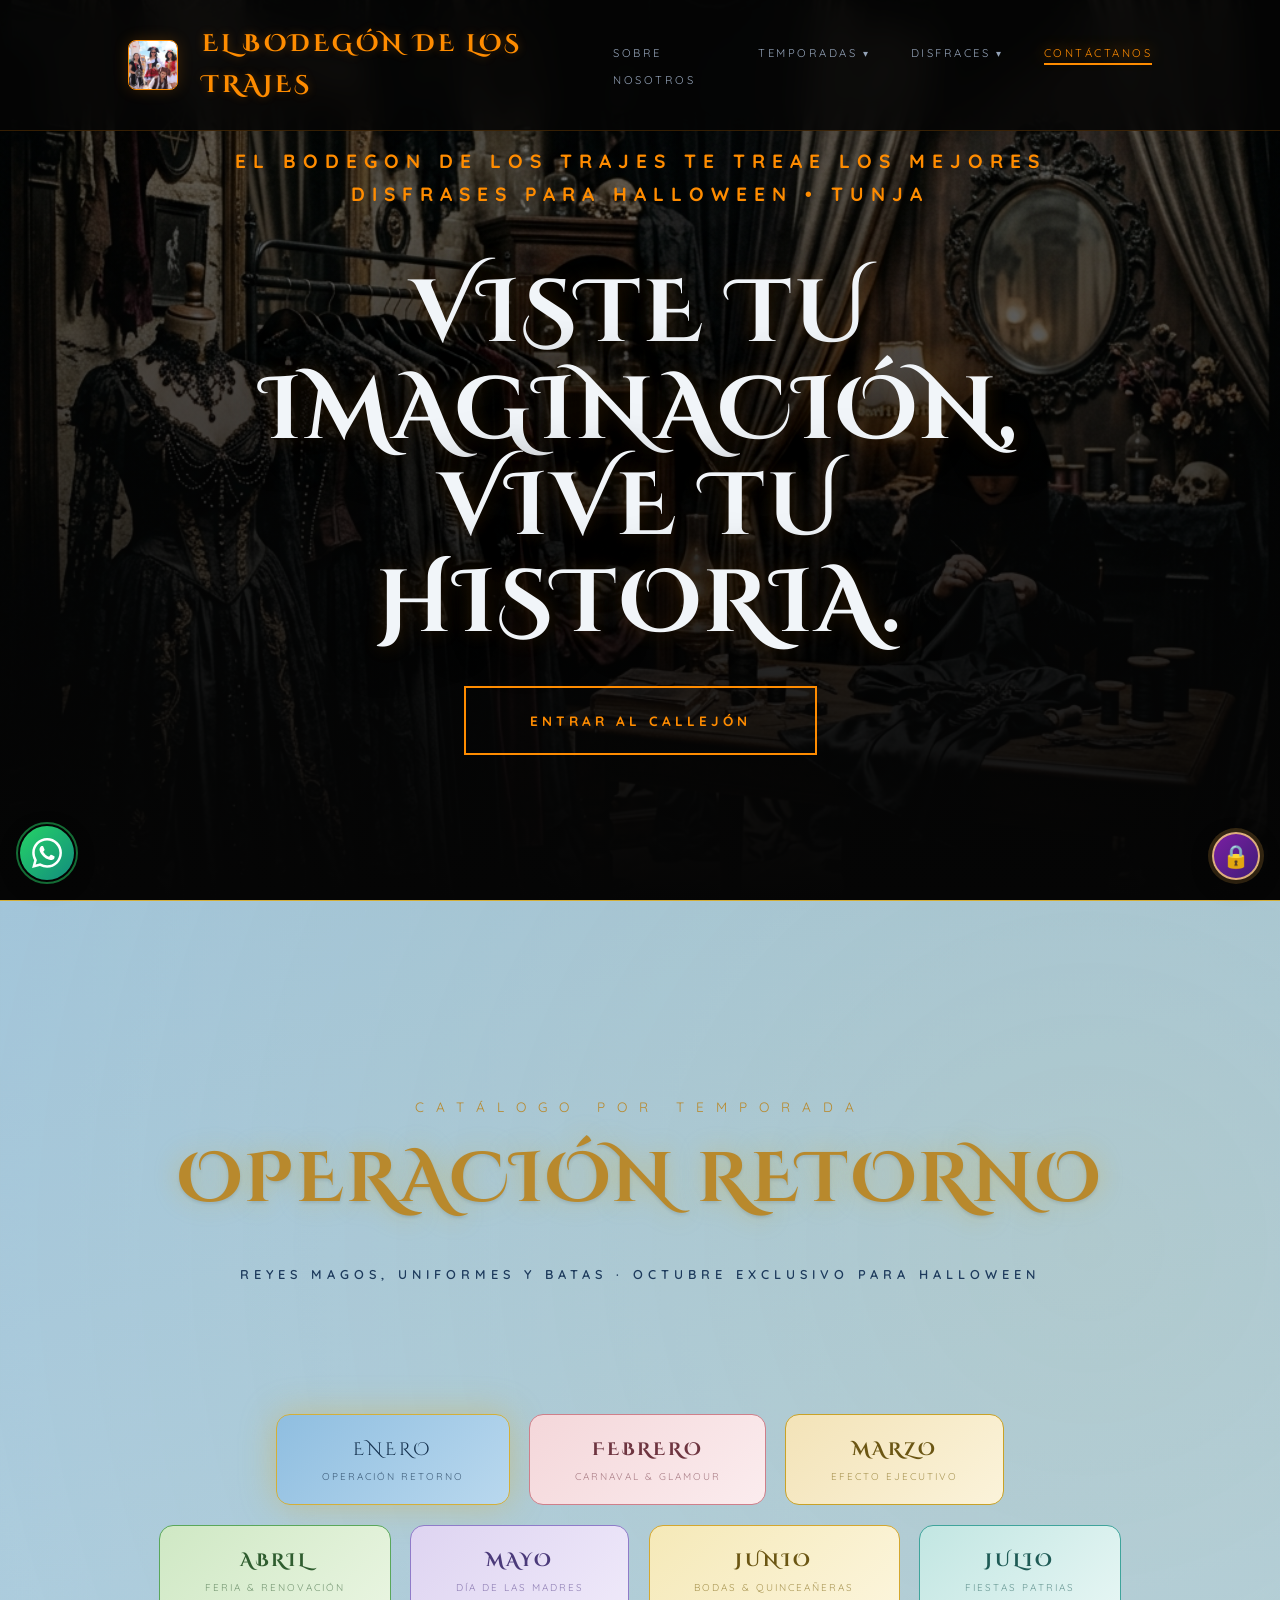
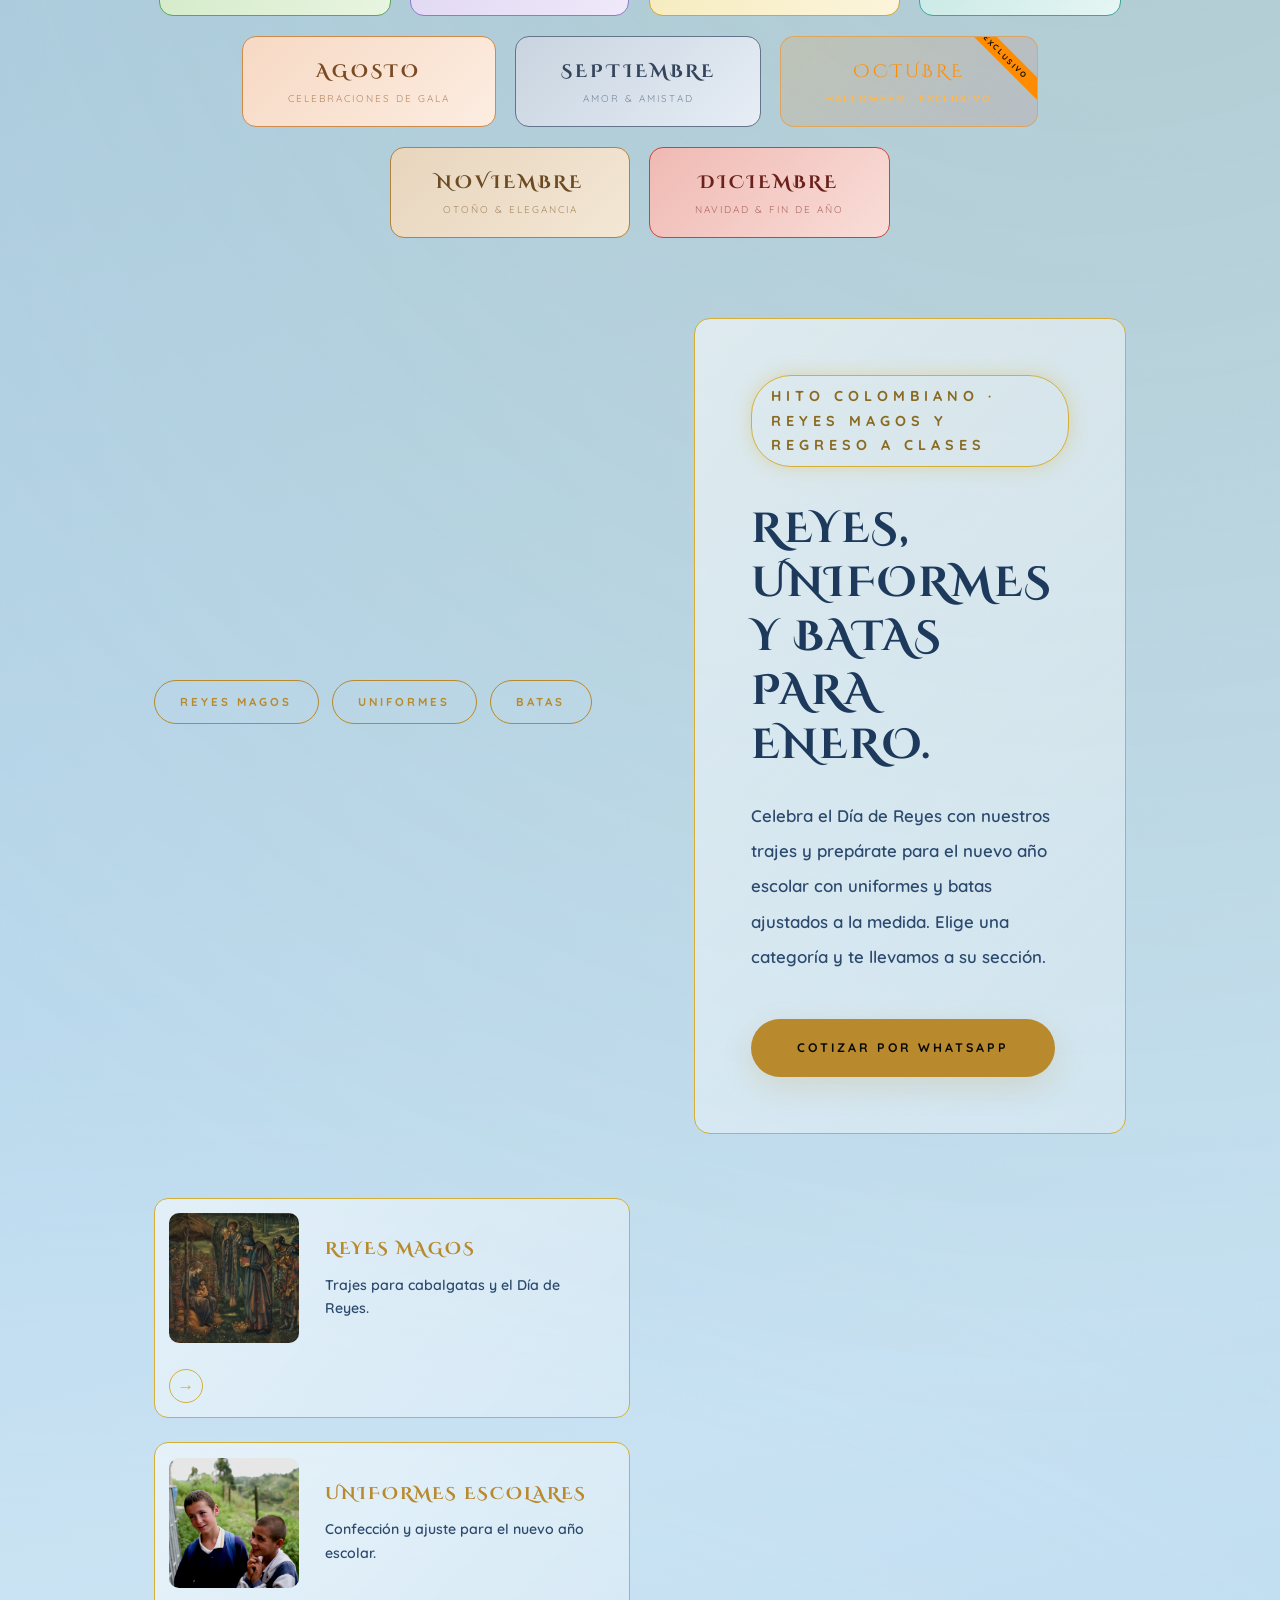
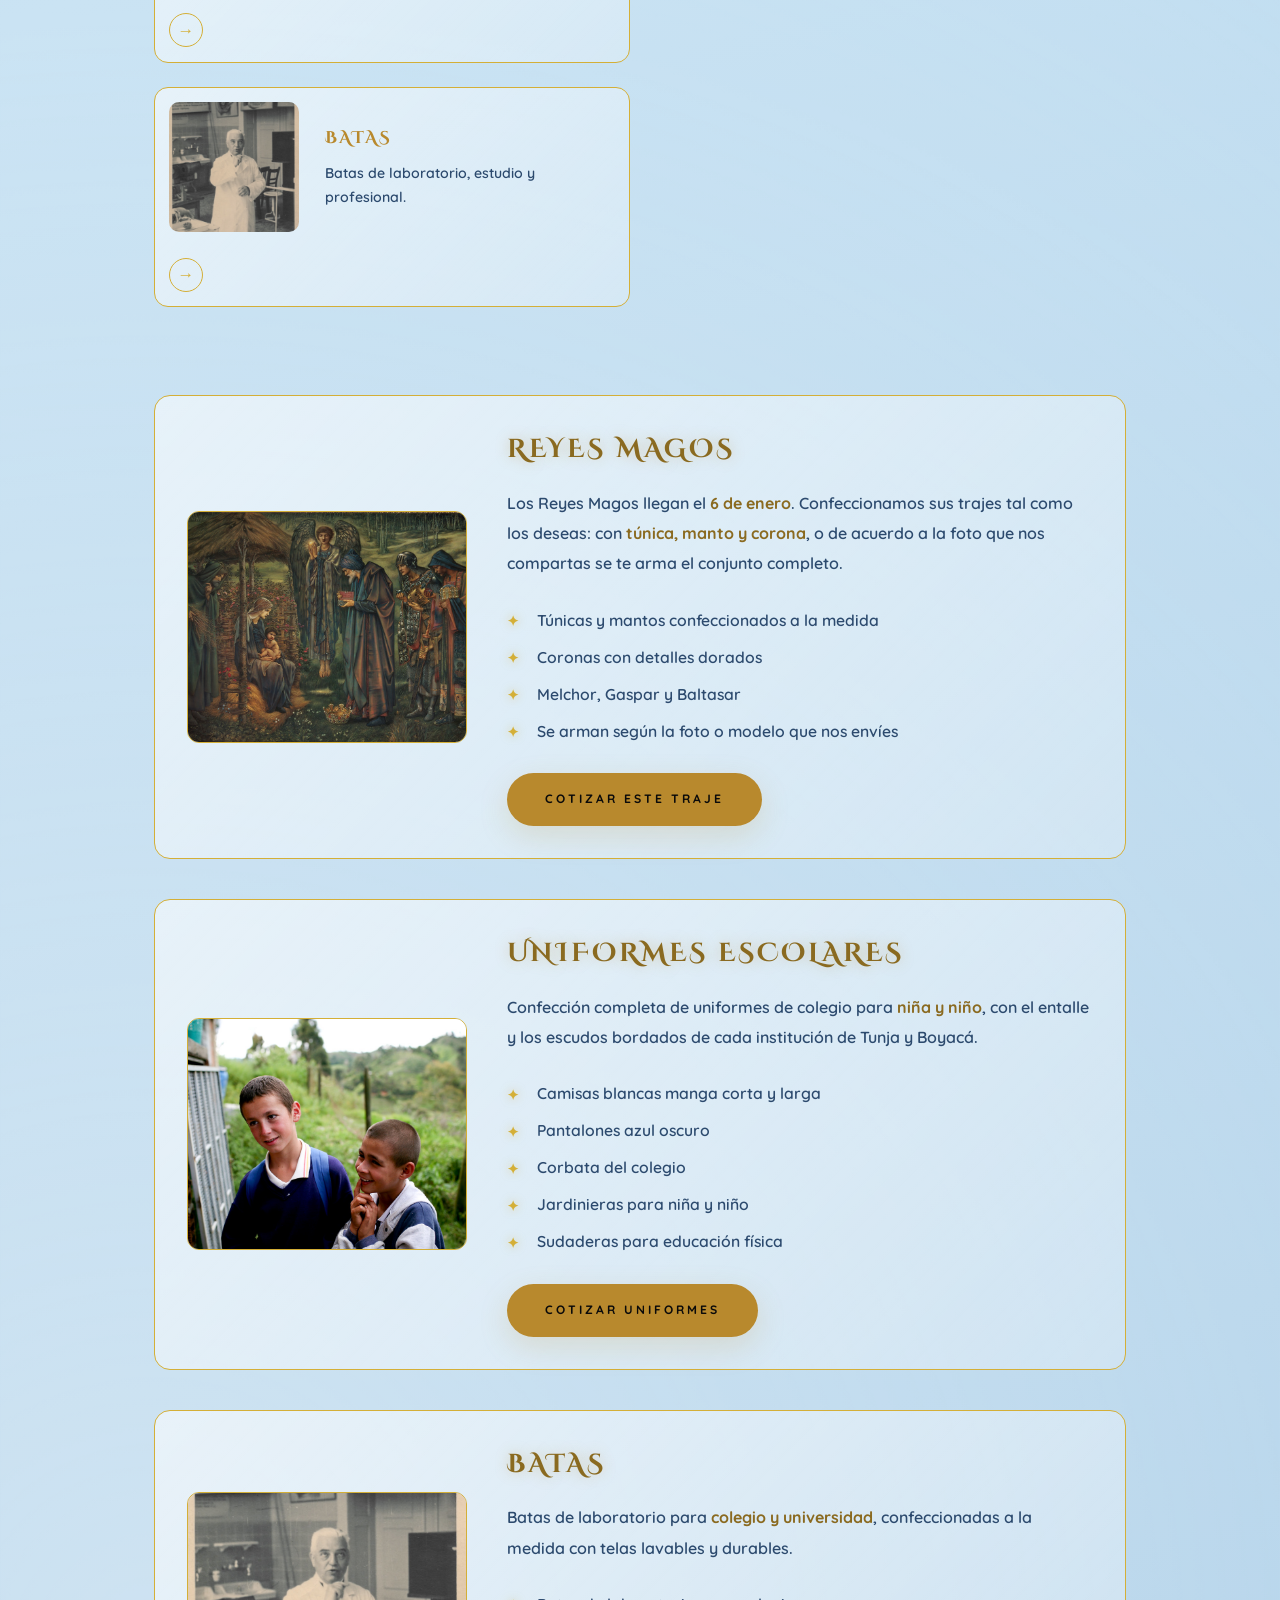
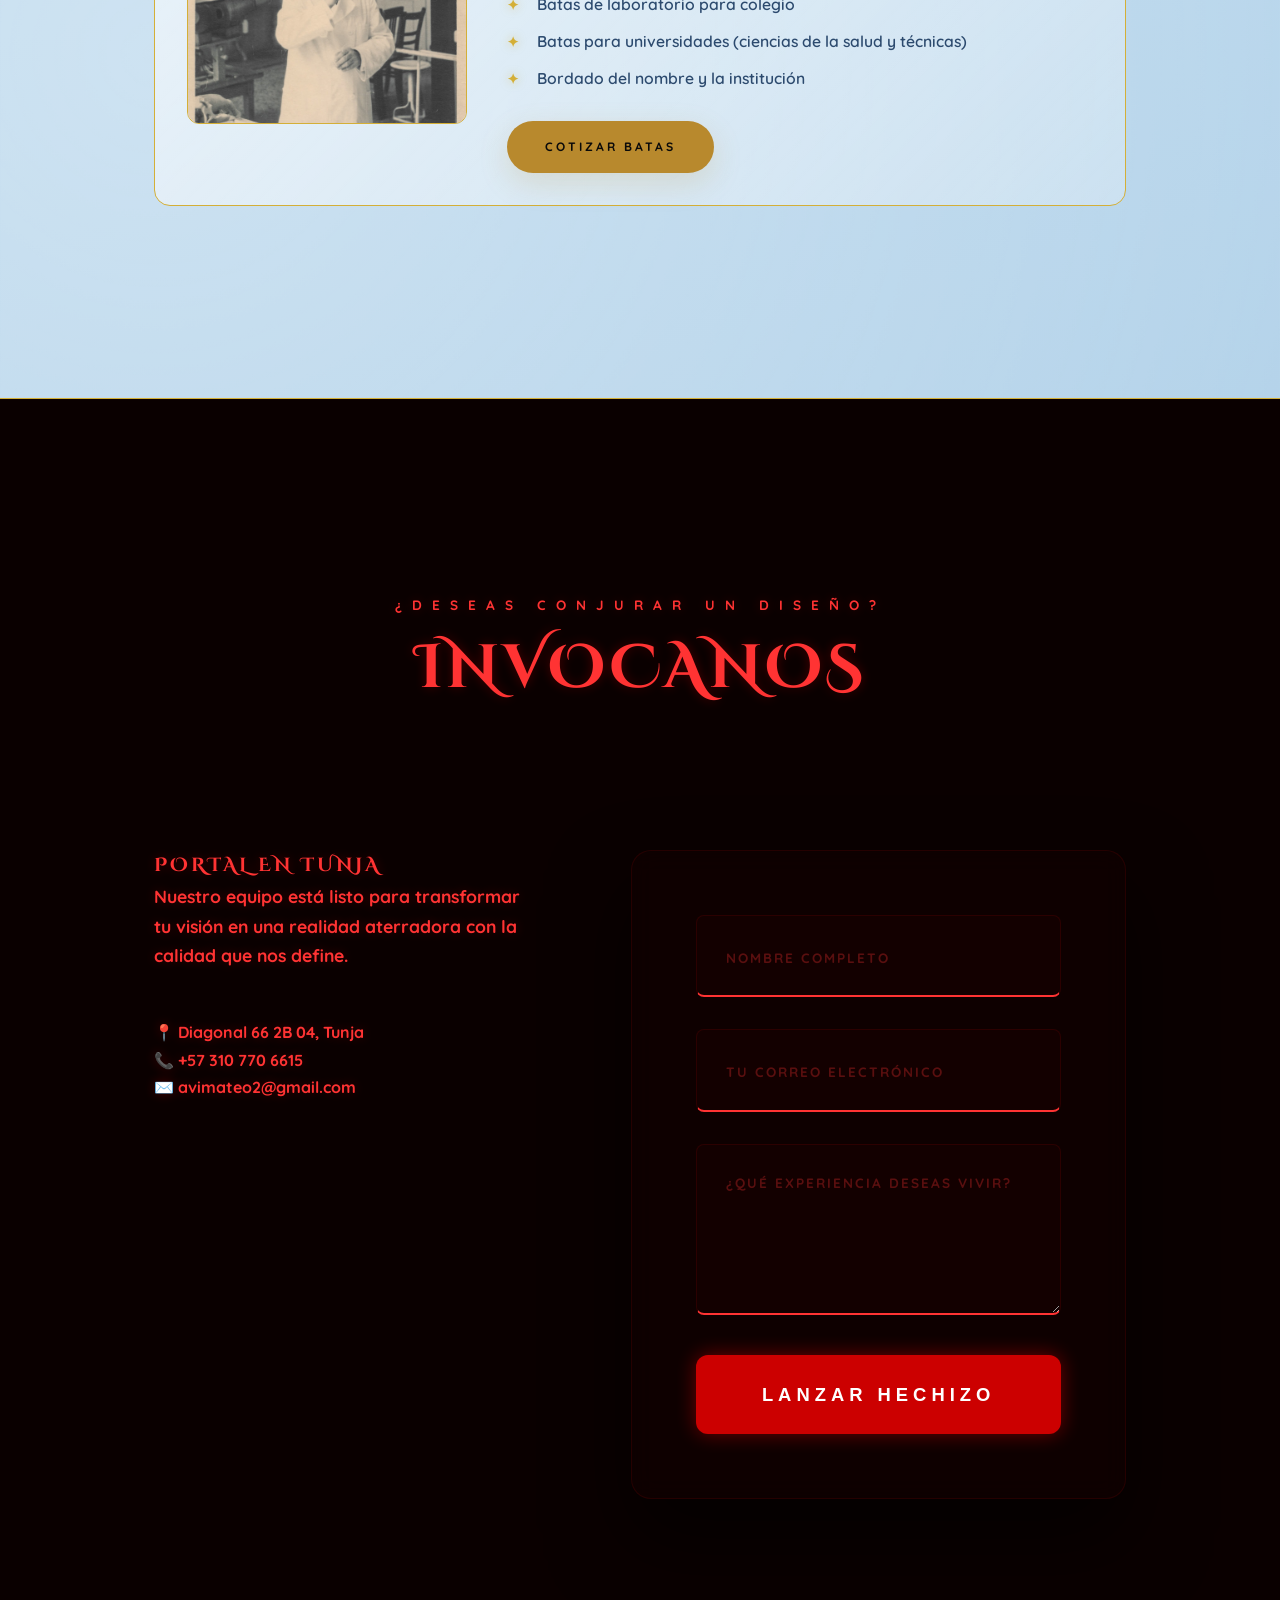
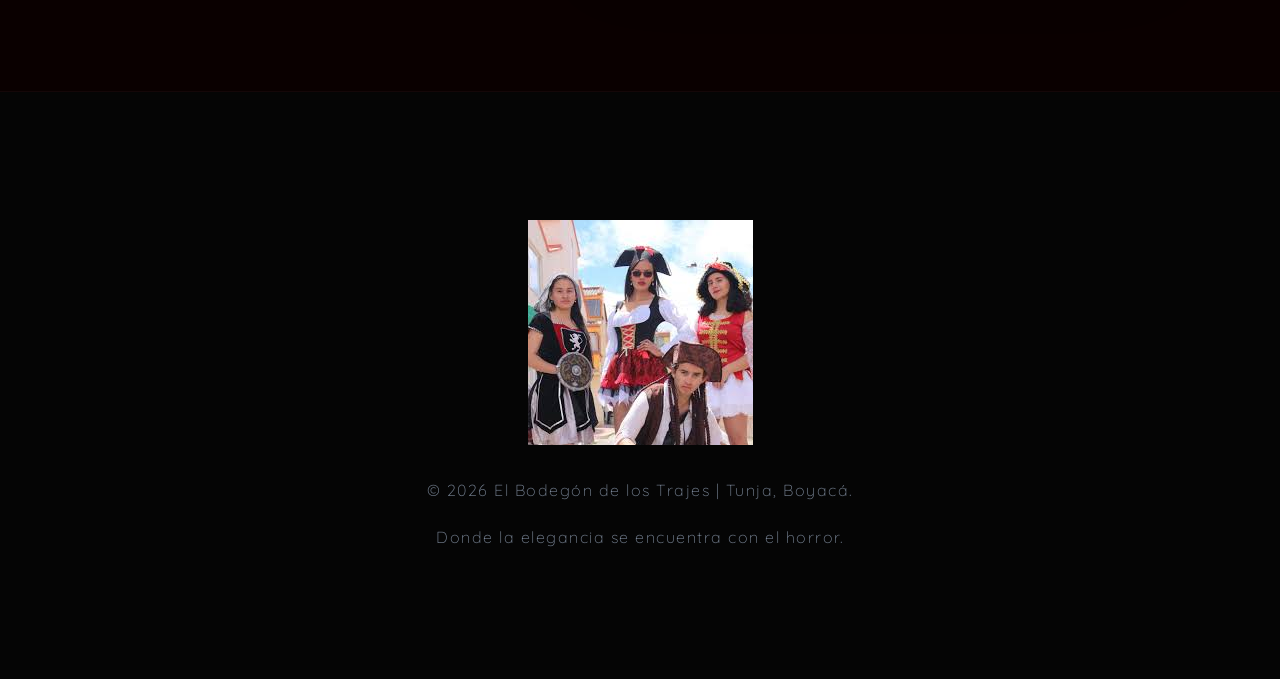
==== index.html @ f7962b6d "Sitio El Bodegón de los Trajes con panel de administración, lightbox y WhatsApp" ====
<!DOCTYPE html>
<html lang="es">

<head>
  <meta charset="UTF-8">
  <meta name="viewport" content="width=device-width, initial-scale=1.0">
  <title>El Bodegón de los Trajes |  Terror en Tunja</title>
  <meta name="description" content="Alta costura en disfraces de Halloween en Tunja. Colección exclusiva de terror y fantasía en Negro & Naranja.">
  <meta name="keywords" content="disfraces tunja, halloween tunja, boutique terror, el bodegon de los trajes, disfraces infantiles, disfraces adultos">
  <meta name="author" content="El Bodegón de los Trajes">
  <link rel="stylesheet" href="style.css">
  <link rel="icon" href="logo/images (1).jpg">
</head>

<body>
  <header id="main-header">
    <div class="logo-container">
      <img src="fonts/logo.jpg" alt="Logo Boutique Horror">
      <h1> El Bodegón de los Trajes</h1>
    </div>
    <nav id="main-nav" aria-label="Menú principal">
      <button class="menu-toggle" id="menu-toggle" aria-label="Abrir menú" aria-expanded="false">
        <span></span>
        <span></span>
        <span></span>
      </button>
      <ul class="nav-menu" id="nav-menu">
        <li><a href="#nosotros" data-tab="octubre">Sobre Nosotros</a></li>
        <li class="has-dropdown">
          <button type="button" class="dropdown-toggle" aria-expanded="false">
            Temporadas <span class="caret">&#9662;</span>
          </button>
          <ul class="dropdown dropdown-grid">
            <li><a href="#temporadas" data-tab="enero">Operación Retorno</a></li>
            <li><a href="#temporadas" data-tab="febrero">Carnaval &amp; Glamour</a></li>
            <li><a href="#temporadas" data-tab="marzo">Efecto Ejecutivo</a></li>
            <li><a href="#temporadas" data-tab="abril">Feria &amp; Renovación</a></li>
            <li><a href="#temporadas" data-tab="mayo">Día de las Madres</a></li>
            <li><a href="#temporadas" data-tab="junio">Bodas &amp; Quinceañeras</a></li>
            <li><a href="#temporadas" data-tab="julio">Fiestas Patrias</a></li>
            <li><a href="#temporadas" data-tab="agosto">Celebraciones de Gala</a></li>
            <li><a href="#temporadas" data-tab="septiembre">Amor &amp; Amistad</a></li>
            <li><a href="#temporadas" data-tab="octubre">Halloween Exclusivo</a></li>
            <li><a href="#temporadas" data-tab="noviembre">Otoño &amp; Elegancia</a></li>
            <li><a href="#temporadas" data-tab="diciembre">Navidad &amp; Fin de Año</a></li>
          </ul>
        </li>
        <li class="has-dropdown">
          <button type="button" class="dropdown-toggle" aria-expanded="false">
            Disfraces <span class="caret">&#9662;</span>
          </button>
          <ul class="dropdown">
            <li><a href="#ninos" data-tab="octubre">Infantil</a></li>
            <li><a href="#jovenes" data-tab="octubre">Juvenil</a></li>
            <li><a href="#adultos" data-tab="octubre">Adultos</a></li>
          </ul>
        </li>
        <li><a href="#contacto">Contáctanos</a></li>
      </ul>
    </nav>
  </header>

  <section id="inicio" class="hero-horror">
    <div class="hero-box">
      <p>El Bodegon de los trajes te treae los mejores disfrases para halloween • Tunja</p>
      <h2>Viste tu imaginación, vive tu historia.</h2>
      <a href="#temporadas" class="btn-haunted">Entrar al Callejón</a>
    </div>
  </section>

  <!-- TEMPORADAS SECTION -->
  <section id="temporadas" class="season-root" data-season="enero">
    <div class="section-head">
      <span>Catálogo por Temporada</span>
      <h2>Operación Retorno</h2>
      <p class="season-range">Reyes Magos, uniformes y batas · Octubre exclusivo para Halloween</p>
    </div>

    <div class="season-tabs" role="tablist" aria-label="Temporadas">
      <button class="season-tab is-active" data-month="enero" role="tab" aria-selected="true">
        Enero<span class="tab-label">Operación Retorno</span>
      </button>
      <button class="season-tab" data-month="febrero" role="tab" aria-selected="false">
        Febrero<span class="tab-label">Carnaval &amp; Glamour</span>
      </button>
      <button class="season-tab" data-month="marzo" role="tab" aria-selected="false">
        Marzo<span class="tab-label">Efecto Ejecutivo</span>
      </button>
      <button class="season-tab" data-month="abril" role="tab" aria-selected="false">
        Abril<span class="tab-label">Feria &amp; Renovación</span>
      </button>
      <button class="season-tab" data-month="mayo" role="tab" aria-selected="false">
        Mayo<span class="tab-label">Día de las Madres</span>
      </button>
      <button class="season-tab" data-month="junio" role="tab" aria-selected="false">
        Junio<span class="tab-label">Bodas &amp; Quinceañeras</span>
      </button>
      <button class="season-tab" data-month="julio" role="tab" aria-selected="false">
        Julio<span class="tab-label">Fiestas Patrias</span>
      </button>
      <button class="season-tab" data-month="agosto" role="tab" aria-selected="false">
        Agosto<span class="tab-label">Celebraciones de Gala</span>
      </button>
      <button class="season-tab" data-month="septiembre" role="tab" aria-selected="false">
        Septiembre<span class="tab-label">Amor &amp; Amistad</span>
      </button>
      <button class="season-tab season-tab-exclusive" data-month="octubre" role="tab" aria-selected="false">
        Octubre<span class="tab-label">Halloween · Exclusivo</span>
      </button>
      <button class="season-tab" data-month="noviembre" role="tab" aria-selected="false">
        Noviembre<span class="tab-label">Otoño &amp; Elegancia</span>
      </button>
      <button class="season-tab" data-month="diciembre" role="tab" aria-selected="false">
        Diciembre<span class="tab-label">Navidad &amp; Fin de Año</span>
      </button>
    </div>

    <div class="season-panels">
      <!-- ENERO -->
      <article class="season-panel is-active" data-panel="enero" role="tabpanel">
        <nav class="season-quick-nav month-nav" aria-label="Navegación de enero">
          <a href="#reyes-magos">Reyes Magos</a>
          <a href="#uniformes">Uniformes</a>
          <a href="#batas">Batas</a>
        </nav>
        <div class="season-hero">
          <span class="season-milestone">Hito Colombiano · Reyes Magos y regreso a clases</span>
          <h3 class="season-title">Reyes, uniformes y batas para enero.</h3>
          <p class="season-subtitle">Celebra el Día de Reyes con nuestros trajes y prepárate para el nuevo año escolar con uniformes y batas ajustados a la medida. Elige una categoría y te llevamos a su sección.</p>
          <a class="season-cta" href="https://wa.me/573107706615?text=Hola%2C%20quiero%20cotizar%20para%20enero.">Cotizar por WhatsApp</a>
        </div>
        <div class="season-grid">
          <a class="season-item season-nav-card" href="#reyes-magos">
            <img src="fonts/reyes_magos.jpg" alt="Reyes Magos con túnica">
            <div class="season-item-body">
              <h4>Reyes Magos</h4>
              <p>Trajes para cabalgatas y el Día de Reyes.</p>
            </div>
            <span class="expand-icon">&#8594;</span>
          </a>
          <a class="season-item season-nav-card" href="#uniformes">
            <img src="fonts/uniforme_colegio.jpg" alt="Uniforme escolar de colegio">
            <div class="season-item-body">
              <h4>Uniformes Escolares</h4>
              <p>Confección y ajuste para el nuevo año escolar.</p>
            </div>
            <span class="expand-icon">&#8594;</span>
          </a>
          <a class="season-item season-nav-card" href="#batas">
            <img src="fonts/bata_laboratorio.jpg" alt="Bata de laboratorio">
            <div class="season-item-body">
              <h4>Batas</h4>
              <p>Batas de laboratorio, estudio y profesional.</p>
            </div>
            <span class="expand-icon">&#8594;</span>
          </a>
        </div>

        <div class="season-sub-sections">
          <section class="season-subsection" id="reyes-magos">
            <div class="subsection-img"><img src="fonts/reyes_magos.jpg" alt="Traje de Reyes Magos"></div>
            <div class="subsection-body">
              <h4>Reyes Magos</h4>
              <p>Los Reyes Magos llegan el <strong>6 de enero</strong>. Confeccionamos sus trajes tal como los deseas: con <strong>túnica, manto y corona</strong>, o de acuerdo a la foto que nos compartas se te arma el conjunto completo.</p>
              <ul class="subsection-list">
                <li>Túnicas y mantos confeccionados a la medida</li>
                <li>Coronas con detalles dorados</li>
                <li>Melchor, Gaspar y Baltasar</li>
                <li>Se arman según la foto o modelo que nos envíes</li>
              </ul>
              <a class="season-cta" href="https://wa.me/573107706615?text=Hola%2C%20quiero%20cotizar%20el%20traje%20de%20Reyes%20Magos.">Cotizar este traje</a>
            </div>
          </section>

          <section class="season-subsection" id="uniformes">
            <div class="subsection-img"><img src="fonts/uniforme_colegio.jpg" alt="Uniformes escolares de colegio"></div>
            <div class="subsection-body">
              <h4>Uniformes Escolares</h4>
              <p>Confección completa de uniformes de colegio para <strong>niña y niño</strong>, con el entalle y los escudos bordados de cada institución de Tunja y Boyacá.</p>
              <ul class="subsection-list">
                <li>Camisas blancas manga corta y larga</li>
                <li>Pantalones azul oscuro</li>
                <li>Corbata del colegio</li>
                <li>Jardinieras para niña y niño</li>
                <li>Sudaderas para educación física</li>
              </ul>
              <a class="season-cta" href="https://wa.me/573107706615?text=Hola%2C%20quiero%20cotizar%20uniformes%20escolares.">Cotizar uniformes</a>
            </div>
          </section>

          <section class="season-subsection" id="batas">
            <div class="subsection-img"><img src="fonts/bata_laboratorio.jpg" alt="Batas de laboratorio"></div>
            <div class="subsection-body">
              <h4>Batas</h4>
              <p>Batas de laboratorio para <strong>colegio y universidad</strong>, confeccionadas a la medida con telas lavables y durables.</p>
              <ul class="subsection-list">
                <li>Batas de laboratorio para colegio</li>
                <li>Batas para universidades (ciencias de la salud y técnicas)</li>
                <li>Bordado del nombre y la institución</li>
              </ul>
              <a class="season-cta" href="https://wa.me/573107706615?text=Hola%2C%20quiero%20cotizar%20batas.">Cotizar batas</a>
            </div>
          </section>
        </div>
      </article>

      <!-- FEBRERO -->
      <article class="season-panel season-panel-stack" data-panel="febrero" role="tabpanel">
        <nav class="season-quick-nav month-nav" aria-label="Navegación de febrero">
          <a href="#febrero-nosotros">Sobre Nosotros</a>
          <a href="#febrero-catalogo">Catálogo</a>
          <a href="#febrero-contacto">Contáctanos</a>
        </nav>
        <div class="season-hero">
          <span class="season-milestone">Hito del Mes · Febrero</span>
          <h3 class="season-title">Febrero · Carnaval &amp; Glamour</h3>
          <p class="season-subtitle">Febrero: Carnaval &amp; Glamour. Trajes, uniformes y accesorios confeccionados a la medida en El Bodegón de los Trajes.</p>
          <a class="season-cta" href="https://wa.me/573107706615?text=Hola%2C%20quiero%20cotizar%20para%20febrero.">Cotizar por WhatsApp</a>
        </div>
        <div class="season-sub-sections">
          <section class="season-catalog" id="febrero-nosotros">
            <span class="season-catalog-tag">El Taller de Sombras</span>
            <h4>Sobre Nosotros</h4>
            <p class="season-subtitle">El Bodegón de los Trajes en Tunja, Boyacá. En Febrero preparamos la colección Carnaval &amp; Glamour con la alta costura y el ajuste a la medida que nos caracteriza.</p>
          </section>
          <section class="season-catalog" id="febrero-catalogo">
            <span class="season-catalog-tag">Catálogo del Mes</span>
            <h4>Catálogo de Febrero</h4>
            <p class="season-blank-title">Próximamente</p>
          </section>
          <section class="season-catalog" id="febrero-contacto">
            <span class="season-catalog-tag">Contáctanos</span>
            <h4>Cotiza con nosotros</h4>
            <p class="season-subtitle">📍 Diagonal 66 2B 04, Tunja</p>
            <p class="season-subtitle">📞 +57 310 770 6615</p>
            <p class="season-subtitle">✉️ avimateo2@gmail.com</p>
            <a class="season-cta" href="https://wa.me/573107706615?text=Hola%2C%20quiero%20cotizar%20para%20febrero.">Cotizar por WhatsApp</a>
          </section>
        </div>
      </article>

      <!-- MARZO -->
      <article class="season-panel season-panel-stack" data-panel="marzo" role="tabpanel">
        <nav class="season-quick-nav month-nav" aria-label="Navegación de marzo">
          <a href="#marzo-nosotros">Sobre Nosotros</a>
          <a href="#marzo-catalogo">Catálogo</a>
          <a href="#marzo-contacto">Contáctanos</a>
        </nav>
        <div class="season-hero">
          <span class="season-milestone">Hito del Mes · Marzo</span>
          <h3 class="season-title">Marzo · Efecto Ejecutivo</h3>
          <p class="season-subtitle">Marzo: Efecto Ejecutivo. Trajes, uniformes y accesorios confeccionados a la medida en El Bodegón de los Trajes.</p>
          <a class="season-cta" href="https://wa.me/573107706615?text=Hola%2C%20quiero%20cotizar%20para%20marzo.">Cotizar por WhatsApp</a>
        </div>
        <div class="season-sub-sections">
          <section class="season-catalog" id="marzo-nosotros">
            <span class="season-catalog-tag">El Taller de Sombras</span>
            <h4>Sobre Nosotros</h4>
            <p class="season-subtitle">El Bodegón de los Trajes en Tunja, Boyacá. En Marzo preparamos la colección Efecto Ejecutivo con la alta costura y el ajuste a la medida que nos caracteriza.</p>
          </section>
          <section class="season-catalog" id="marzo-catalogo">
            <span class="season-catalog-tag">Catálogo del Mes</span>
            <h4>Catálogo de Marzo</h4>
            <p class="season-blank-title">Próximamente</p>
          </section>
          <section class="season-catalog" id="marzo-contacto">
            <span class="season-catalog-tag">Contáctanos</span>
            <h4>Cotiza con nosotros</h4>
            <p class="season-subtitle">📍 Diagonal 66 2B 04, Tunja</p>
            <p class="season-subtitle">📞 +57 310 770 6615</p>
            <p class="season-subtitle">✉️ avimateo2@gmail.com</p>
            <a class="season-cta" href="https://wa.me/573107706615?text=Hola%2C%20quiero%20cotizar%20para%20marzo.">Cotizar por WhatsApp</a>
          </section>
        </div>
      </article>

      <!-- ABRIL -->
      <article class="season-panel season-panel-stack" data-panel="abril" role="tabpanel">
        <nav class="season-quick-nav month-nav" aria-label="Navegación de abril">
          <a href="#abril-nosotros">Sobre Nosotros</a>
          <a href="#abril-catalogo">Catálogo</a>
          <a href="#abril-contacto">Contáctanos</a>
        </nav>
        <div class="season-hero">
          <span class="season-milestone">Hito del Mes · Abril</span>
          <h3 class="season-title">Abril · Feria &amp; Renovación</h3>
          <p class="season-subtitle">Abril: Feria &amp; Renovación. Trajes, uniformes y accesorios confeccionados a la medida en El Bodegón de los Trajes.</p>
          <a class="season-cta" href="https://wa.me/573107706615?text=Hola%2C%20quiero%20cotizar%20para%20abril.">Cotizar por WhatsApp</a>
        </div>
        <div class="season-sub-sections">
          <section class="season-catalog" id="abril-nosotros">
            <span class="season-catalog-tag">El Taller de Sombras</span>
            <h4>Sobre Nosotros</h4>
            <p class="season-subtitle">El Bodegón de los Trajes en Tunja, Boyacá. En Abril preparamos la colección Feria &amp; Renovación con la alta costura y el ajuste a la medida que nos caracteriza.</p>
          </section>
          <section class="season-catalog" id="abril-catalogo">
            <span class="season-catalog-tag">Catálogo del Mes</span>
            <h4>Catálogo de Abril</h4>
            <p class="season-blank-title">Próximamente</p>
          </section>
          <section class="season-catalog" id="abril-contacto">
            <span class="season-catalog-tag">Contáctanos</span>
            <h4>Cotiza con nosotros</h4>
            <p class="season-subtitle">📍 Diagonal 66 2B 04, Tunja</p>
            <p class="season-subtitle">📞 +57 310 770 6615</p>
            <p class="season-subtitle">✉️ avimateo2@gmail.com</p>
            <a class="season-cta" href="https://wa.me/573107706615?text=Hola%2C%20quiero%20cotizar%20para%20abril.">Cotizar por WhatsApp</a>
          </section>
        </div>
      </article>

      <!-- MAYO -->
      <article class="season-panel season-panel-stack" data-panel="mayo" role="tabpanel">
        <nav class="season-quick-nav month-nav" aria-label="Navegación de mayo">
          <a href="#mayo-nosotros">Sobre Nosotros</a>
          <a href="#mayo-catalogo">Catálogo</a>
          <a href="#mayo-contacto">Contáctanos</a>
        </nav>
        <div class="season-hero">
          <span class="season-milestone">Hito del Mes · Mayo</span>
          <h3 class="season-title">Mayo · Día de las Madres</h3>
          <p class="season-subtitle">Mayo: Día de las Madres. Trajes, uniformes y accesorios confeccionados a la medida en El Bodegón de los Trajes.</p>
          <a class="season-cta" href="https://wa.me/573107706615?text=Hola%2C%20quiero%20cotizar%20para%20mayo.">Cotizar por WhatsApp</a>
        </div>
        <div class="season-sub-sections">
          <section class="season-catalog" id="mayo-nosotros">
            <span class="season-catalog-tag">El Taller de Sombras</span>
            <h4>Sobre Nosotros</h4>
            <p class="season-subtitle">El Bodegón de los Trajes en Tunja, Boyacá. En Mayo preparamos la colección Día de las Madres con la alta costura y el ajuste a la medida que nos caracteriza.</p>
          </section>
          <section class="season-catalog" id="mayo-catalogo">
            <span class="season-catalog-tag">Catálogo del Mes</span>
            <h4>Catálogo de Mayo</h4>
            <p class="season-blank-title">Próximamente</p>
          </section>
          <section class="season-catalog" id="mayo-contacto">
            <span class="season-catalog-tag">Contáctanos</span>
            <h4>Cotiza con nosotros</h4>
            <p class="season-subtitle">📍 Diagonal 66 2B 04, Tunja</p>
            <p class="season-subtitle">📞 +57 310 770 6615</p>
            <p class="season-subtitle">✉️ avimateo2@gmail.com</p>
            <a class="season-cta" href="https://wa.me/573107706615?text=Hola%2C%20quiero%20cotizar%20para%20mayo.">Cotizar por WhatsApp</a>
          </section>
        </div>
      </article>

      <!-- JUNIO -->
      <article class="season-panel season-panel-stack" data-panel="junio" role="tabpanel">
        <nav class="season-quick-nav month-nav" aria-label="Navegación de junio">
          <a href="#junio-nosotros">Sobre Nosotros</a>
          <a href="#junio-catalogo">Catálogo</a>
          <a href="#junio-contacto">Contáctanos</a>
        </nav>
        <div class="season-hero">
          <span class="season-milestone">Hito del Mes · Junio</span>
          <h3 class="season-title">Junio · Bodas &amp; Quinceañeras</h3>
          <p class="season-subtitle">Junio: Bodas &amp; Quinceañeras. Trajes, uniformes y accesorios confeccionados a la medida en El Bodegón de los Trajes.</p>
          <a class="season-cta" href="https://wa.me/573107706615?text=Hola%2C%20quiero%20cotizar%20para%20junio.">Cotizar por WhatsApp</a>
        </div>
        <div class="season-sub-sections">
          <section class="season-catalog" id="junio-nosotros">
            <span class="season-catalog-tag">El Taller de Sombras</span>
            <h4>Sobre Nosotros</h4>
            <p class="season-subtitle">El Bodegón de los Trajes en Tunja, Boyacá. En Junio preparamos la colección Bodas &amp; Quinceañeras con la alta costura y el ajuste a la medida que nos caracteriza.</p>
          </section>
          <section class="season-catalog" id="junio-catalogo">
            <span class="season-catalog-tag">Catálogo del Mes</span>
            <h4>Catálogo de Junio</h4>
            <p class="season-blank-title">Próximamente</p>
          </section>
          <section class="season-catalog" id="junio-contacto">
            <span class="season-catalog-tag">Contáctanos</span>
            <h4>Cotiza con nosotros</h4>
            <p class="season-subtitle">📍 Diagonal 66 2B 04, Tunja</p>
            <p class="season-subtitle">📞 +57 310 770 6615</p>
            <p class="season-subtitle">✉️ avimateo2@gmail.com</p>
            <a class="season-cta" href="https://wa.me/573107706615?text=Hola%2C%20quiero%20cotizar%20para%20junio.">Cotizar por WhatsApp</a>
          </section>
        </div>
      </article>

      <!-- JULIO -->
      <article class="season-panel season-panel-stack" data-panel="julio" role="tabpanel">
        <nav class="season-quick-nav month-nav" aria-label="Navegación de julio">
          <a href="#julio-nosotros">Sobre Nosotros</a>
          <a href="#julio-catalogo">Catálogo</a>
          <a href="#julio-contacto">Contáctanos</a>
        </nav>
        <div class="season-hero">
          <span class="season-milestone">Hito del Mes · Julio</span>
          <h3 class="season-title">Julio · Fiestas Patrias</h3>
          <p class="season-subtitle">Julio: Fiestas Patrias. Trajes, uniformes y accesorios confeccionados a la medida en El Bodegón de los Trajes.</p>
          <a class="season-cta" href="https://wa.me/573107706615?text=Hola%2C%20quiero%20cotizar%20para%20julio.">Cotizar por WhatsApp</a>
        </div>
        <div class="season-sub-sections">
          <section class="season-catalog" id="julio-nosotros">
            <span class="season-catalog-tag">El Taller de Sombras</span>
            <h4>Sobre Nosotros</h4>
            <p class="season-subtitle">El Bodegón de los Trajes en Tunja, Boyacá. En Julio preparamos la colección Fiestas Patrias con la alta costura y el ajuste a la medida que nos caracteriza.</p>
          </section>
          <section class="season-catalog" id="julio-catalogo">
            <span class="season-catalog-tag">Catálogo del Mes</span>
            <h4>Catálogo de Julio</h4>
            <p class="season-blank-title">Próximamente</p>
          </section>
          <section class="season-catalog" id="julio-contacto">
            <span class="season-catalog-tag">Contáctanos</span>
            <h4>Cotiza con nosotros</h4>
            <p class="season-subtitle">📍 Diagonal 66 2B 04, Tunja</p>
            <p class="season-subtitle">📞 +57 310 770 6615</p>
            <p class="season-subtitle">✉️ avimateo2@gmail.com</p>
            <a class="season-cta" href="https://wa.me/573107706615?text=Hola%2C%20quiero%20cotizar%20para%20julio.">Cotizar por WhatsApp</a>
          </section>
        </div>
      </article>

      <!-- AGOSTO -->
      <article class="season-panel season-panel-stack" data-panel="agosto" role="tabpanel">
        <nav class="season-quick-nav month-nav" aria-label="Navegación de agosto">
          <a href="#agosto-nosotros">Sobre Nosotros</a>
          <a href="#agosto-catalogo">Catálogo</a>
          <a href="#agosto-contacto">Contáctanos</a>
        </nav>
        <div class="season-hero">
          <span class="season-milestone">Hito del Mes · Agosto</span>
          <h3 class="season-title">Agosto · Celebraciones de Gala</h3>
          <p class="season-subtitle">Agosto: Celebraciones de Gala. Trajes, uniformes y accesorios confeccionados a la medida en El Bodegón de los Trajes.</p>
          <a class="season-cta" href="https://wa.me/573107706615?text=Hola%2C%20quiero%20cotizar%20para%20agosto.">Cotizar por WhatsApp</a>
        </div>
        <div class="season-sub-sections">
          <section class="season-catalog" id="agosto-nosotros">
            <span class="season-catalog-tag">El Taller de Sombras</span>
            <h4>Sobre Nosotros</h4>
            <p class="season-subtitle">El Bodegón de los Trajes en Tunja, Boyacá. En Agosto preparamos la colección Celebraciones de Gala con la alta costura y el ajuste a la medida que nos caracteriza.</p>
          </section>
          <section class="season-catalog" id="agosto-catalogo">
            <span class="season-catalog-tag">Catálogo del Mes</span>
            <h4>Catálogo de Agosto</h4>
            <p class="season-blank-title">Próximamente</p>
          </section>
          <section class="season-catalog" id="agosto-contacto">
            <span class="season-catalog-tag">Contáctanos</span>
            <h4>Cotiza con nosotros</h4>
            <p class="season-subtitle">📍 Diagonal 66 2B 04, Tunja</p>
            <p class="season-subtitle">📞 +57 310 770 6615</p>
            <p class="season-subtitle">✉️ avimateo2@gmail.com</p>
            <a class="season-cta" href="https://wa.me/573107706615?text=Hola%2C%20quiero%20cotizar%20para%20agosto.">Cotizar por WhatsApp</a>
          </section>
        </div>
      </article>

      <!-- SEPTIEMBRE -->
      <article class="season-panel season-panel-stack" data-panel="septiembre" role="tabpanel">
        <nav class="season-quick-nav month-nav" aria-label="Navegación de septiembre">
          <a href="#septiembre-nosotros">Sobre Nosotros</a>
          <a href="#septiembre-catalogo">Catálogo</a>
          <a href="#septiembre-contacto">Contáctanos</a>
        </nav>
        <div class="season-hero">
          <span class="season-milestone">Hito del Mes · Septiembre</span>
          <h3 class="season-title">Septiembre · Amor &amp; Amistad</h3>
          <p class="season-subtitle">Septiembre: Amor &amp; Amistad. Trajes, uniformes y accesorios confeccionados a la medida en El Bodegón de los Trajes.</p>
          <a class="season-cta" href="https://wa.me/573107706615?text=Hola%2C%20quiero%20cotizar%20para%20septiembre.">Cotizar por WhatsApp</a>
        </div>
        <div class="season-sub-sections">
          <section class="season-catalog" id="septiembre-nosotros">
            <span class="season-catalog-tag">El Taller de Sombras</span>
            <h4>Sobre Nosotros</h4>
            <p class="season-subtitle">El Bodegón de los Trajes en Tunja, Boyacá. En Septiembre preparamos la colección Amor &amp; Amistad con la alta costura y el ajuste a la medida que nos caracteriza.</p>
          </section>
          <section class="season-catalog" id="septiembre-catalogo">
            <span class="season-catalog-tag">Catálogo del Mes</span>
            <h4>Catálogo de Septiembre</h4>
            <p class="season-blank-title">Próximamente</p>
          </section>
          <section class="season-catalog" id="septiembre-contacto">
            <span class="season-catalog-tag">Contáctanos</span>
            <h4>Cotiza con nosotros</h4>
            <p class="season-subtitle">📍 Diagonal 66 2B 04, Tunja</p>
            <p class="season-subtitle">📞 +57 310 770 6615</p>
            <p class="season-subtitle">✉️ avimateo2@gmail.com</p>
            <a class="season-cta" href="https://wa.me/573107706615?text=Hola%2C%20quiero%20cotizar%20para%20septiembre.">Cotizar por WhatsApp</a>
          </section>
        </div>
      </article>

      <!-- NOVIEMBRE -->
      <article class="season-panel season-panel-stack" data-panel="noviembre" role="tabpanel">
        <nav class="season-quick-nav month-nav" aria-label="Navegación de noviembre">
          <a href="#noviembre-nosotros">Sobre Nosotros</a>
          <a href="#noviembre-catalogo">Catálogo</a>
          <a href="#noviembre-contacto">Contáctanos</a>
        </nav>
        <div class="season-hero">
          <span class="season-milestone">Hito del Mes · Noviembre</span>
          <h3 class="season-title">Noviembre · Otoño &amp; Elegancia</h3>
          <p class="season-subtitle">Noviembre: Otoño &amp; Elegancia. Trajes, uniformes y accesorios confeccionados a la medida en El Bodegón de los Trajes.</p>
          <a class="season-cta" href="https://wa.me/573107706615?text=Hola%2C%20quiero%20cotizar%20para%20noviembre.">Cotizar por WhatsApp</a>
        </div>
        <div class="season-sub-sections">
          <section class="season-catalog" id="noviembre-nosotros">
            <span class="season-catalog-tag">El Taller de Sombras</span>
            <h4>Sobre Nosotros</h4>
            <p class="season-subtitle">El Bodegón de los Trajes en Tunja, Boyacá. En Noviembre preparamos la colección Otoño &amp; Elegancia con la alta costura y el ajuste a la medida que nos caracteriza.</p>
          </section>
          <section class="season-catalog" id="noviembre-catalogo">
            <span class="season-catalog-tag">Catálogo del Mes</span>
            <h4>Catálogo de Noviembre</h4>
            <p class="season-subtitle">Noviembre es temporada de grados, prom y clausuras: togas y trajes de grado para tus ceremonias, smokings elegantes para hombre, adolescente y niño, vestidos de gala y fiesta para mujer, adolescente y niña, y trajes típicos para los bailes folclóricos de clausura de Colombia —cumbia, sanjuanero, joropo, bambuco, currulao y bullerengue—. Todo confeccionado a la medida en El Bodegón de los Trajes.</p>

            <h5 class="catalog-group-title">Alquiler de Togas y Trajes para Grados</h5>
            <div class="grid-haunted">
              <div class="card-ghost">
                <div class="img-ghost"><img src="https://www.graduacion.com/cdn/shop/products/82f951f873ce72ada8360d4e4b125862.jpg?v=1579938235" alt="Toga roja de grado"></div>
                <div class="card-body-haunted">
                  <h3>Toga Roja para Grado</h3>
                  <p>Toga roja mate con birrete para niños y adultos, confeccionada a la medida para tu ceremonia de grado.</p>
                </div>
              </div>
              <div class="card-ghost">
                <div class="img-ghost"><img src="https://www.graduacion.com/cdn/shop/products/f932254c2000286e4f87c517fbd08622_bfa94108-8e6a-4d25-8bb6-2e42f3a2a012.jpg?v=1579938172" alt="Toga azul de grado"></div>
                <div class="card-body-haunted">
                  <h3>Toga Azul para Grado</h3>
                  <p>Toga azul brillante con birrete para colegios y universidades, alquilada y ajustada a tu talla.</p>
                </div>
              </div>
              <div class="card-ghost">
                <div class="img-ghost"><img src="https://www.graduacion.com/cdn/shop/products/12360e8204d820c7c0e0be625e707eb7.jpg?v=1579938235" alt="Toga ejecutiva de grado"></div>
                <div class="card-body-haunted">
                  <h3>Toga Ejecutiva</h3>
                  <p>Conjunto completo de toga y birrete de corte elegante para grados y clausuras formales de fin de año.</p>
                </div>
              </div>
            </div>

            <h5 class="catalog-group-title">Alquiler de Bailes Típicos para Clausura</h5>
            <div class="grid-haunted">
              <div class="card-ghost">
                <div class="img-ghost"><img src="https://antifazdisfracesbogota.com/wp-content/uploads/2023/09/cumbia-colombia-mujer-falda-amarilla-arandela-tricolor-blusa-campesina-antifaz-disfraces-bogota.jpg.jpg" alt="Traje típico de cumbia amarillo"></div>
                <div class="card-body-haunted">
                  <h3>Cumbia Colombiana</h3>
                  <p>Traje típico de cumbia con falda arandela tricolor para las clausuras de colegio y presentaciones folclóricas.</p>
                </div>
              </div>
              <div class="card-ghost">
                <div class="img-ghost img-ghost-centered"><img src="fonts/ChatGPT%20Image%2013%20ago%202026%2C%2013_46_16.png" alt="Traje de pasillo fiestero"></div>
                <div class="card-body-haunted">
                  <h3>Pasillo Fiestero</h3>
                  <p>Traje para el baile del pasillo fiestero: falda y blusa de colores alegres con caída de vuelo, ideal para clausuras, festivales y presentaciones folclóricas. Se confecciona a la medida en El Bodegón.</p>
                </div>
              </div>
              <div class="card-ghost">
                <div class="img-ghost"><img src="https://latiendadelaempatia.com/cdn/shop/files/Trajetipicodecumbiaparamujerbailecolombiano_1800x1800.jpg?v=1721701664" alt="Traje típico para baile colombiano"></div>
                <div class="card-body-haunted">
                  <h3>Traje Típico para Baile</h3>
                  <p>Vestuario tradicional para bailes de clausura y presentaciones de fin de año, confeccionado en El Bodegón.</p>
                </div>
              </div>
              <div class="card-ghost">
                <div class="img-ghost"><img src="https://antifazdisfracesbogota.com/wp-content/uploads/2023/09/San-Juanero.jpg" alt="Traje de sanjuanero para mujer"></div>
                <div class="card-body-haunted">
                  <h3>Sanjuanero Huilense</h3>
                  <p>Traje típico del bambuco sanjuanero con faldón de colores para las clausuras y festivales folclóricos del Huila.</p>
                </div>
              </div>
              <div class="card-ghost">
                <div class="img-ghost"><img src="https://antifazdisfracesbogota.com/wp-content/uploads/2023/09/traje-joropo-pareja.jpg" alt="Traje de joropo llanero para pareja"></div>
                <div class="card-body-haunted">
                  <h3>Joropo Llanero</h3>
                  <p>Vestuario de joropo de los Llanos Orientales para parejas: liqui liqui y falda de polleras para tu baile de clausura.</p>
                </div>
              </div>
              <div class="card-ghost">
                <div class="img-ghost"><img src="https://antifazdisfracesbogota.com/wp-content/uploads/2023/09/Antifaz-Disfraces-Bogota-Bambuco-Pareja-Region-Andina.jpg" alt="Traje de bambuco para pareja"></div>
                <div class="card-body-haunted">
                  <h3>Bambuco Andino</h3>
                  <p>Atuendo típico de la Región Andina para parejas, ideal para clausuras, festivales y muestras folclóricas de fin de año.</p>
                </div>
              </div>
              <div class="card-ghost">
                <div class="img-ghost"><img src="https://antifazdisfracesbogota.com/wp-content/uploads/2025/03/Pacifico-rojo-sombrero.jpg" alt="Traje típico del Pacífico colombiano"></div>
                <div class="card-body-haunted">
                  <h3>Pacífico · Currulao y Bullerengue</h3>
                  <p>Vestuario del Pacífico colombiano para bailes de currulao y bullerengue en clausuras y presentaciones escolares.</p>
                </div>
              </div>
            </div>

            <h5 class="catalog-group-title">Trajes Elegantes para Prom y Grados · Hombre, Mujer y Niños</h5>
            <div class="grid-haunted">
              <div class="card-ghost">
                <div class="img-ghost"><img src="https://www.elitetuxedo.com.mx/wp-content/uploads/2021/09/ETC_0059-cc-1-scaled.jpg" alt="Smoking elegante para hombre"></div>
                <div class="card-body-haunted">
                  <h3>Smoking para Hombre</h3>
                  <p>Esmoquin negro de corte tradicional para prom, grados y cenas de clausura, confeccionado a la medida.</p>
                </div>
              </div>
              <div class="card-ghost">
                <div class="img-ghost"><img src="https://www.elitetuxedo.com.mx/wp-content/uploads/2026/07/SMOK-BLUE.png" alt="Smoking para adolescente"></div>
                <div class="card-body-haunted">
                  <h3>Smoking para Adolescente</h3>
                  <p>Smoking azul juvenil para adolescentes en prom y grados, con ajuste moderno y a la medida.</p>
                </div>
              </div>
              <div class="card-ghost">
                <div class="img-ghost"><img src="https://ceremoniasanny.com/cdn/shop/files/traje-daltonceremonias-anny-4124966.jpg?v=1762482697&amp;width=533" alt="Traje elegante para niño"></div>
                <div class="card-body-haunted">
                  <h3>Traje para Niño</h3>
                  <p>Traje elegante para niños en grados de kinder y clausuras, confeccionado a la medida en El Bodegón.</p>
                </div>
              </div>
              <div class="card-ghost">
                <div class="img-ghost"><img src="https://gerat.com.mx/cdn/shop/files/3411_mode_caf59852-63d0-46e9-88ad-fe475bb65017.jpg?v=1715724141" alt="Vestido de fiesta para mujer"></div>
                <div class="card-body-haunted">
                  <h3>Vestido de Fiesta para Mujer</h3>
                  <p>Vestido largo elegante para mujer en prom, cenas de gala y clausuras, con corte a la medida.</p>
                </div>
              </div>
              <div class="card-ghost">
                <div class="img-ghost"><img src="https://www.princessly.com/cdn/shop/files/GreenSatinHighLowFormalGirlPartyDress_400x.jpg" alt="Vestido de fiesta para adolescente"></div>
                <div class="card-body-haunted">
                  <h3>Vestido para Adolescente</h3>
                  <p>Vestido de fiesta para adolescente en prom, bailes de grado y celebraciones de clausura.</p>
                </div>
              </div>
              <div class="card-ghost">
                <div class="img-ghost"><img src="https://www.princessly.com/cdn/shop/files/NavyBlueFlowerGirlDress-0031_800x.jpg" alt="Vestido de fiesta para niña"></div>
                <div class="card-body-haunted">
                  <h3>Vestido para Niña</h3>
                  <p>Vestido de gala para niñas en graduaciones de kinder, primaria y presentaciones de fin de año.</p>
                </div>
              </div>
            </div>
          </section>
          <section class="season-catalog" id="noviembre-contacto">
            <span class="season-catalog-tag">Contáctanos</span>
            <h4>Cotiza con nosotros</h4>
            <p class="season-subtitle">📍 Diagonal 66 2B 04, Tunja</p>
            <p class="season-subtitle">📞 +57 310 770 6615</p>
            <p class="season-subtitle">✉️ avimateo2@gmail.com</p>
            <a class="season-cta" href="https://wa.me/573107706615?text=Hola%2C%20quiero%20cotizar%20para%20noviembre.">Cotizar por WhatsApp</a>
          </section>
        </div>
      </article>

      <!-- DICIEMBRE -->
      <article class="season-panel season-panel-stack" data-panel="diciembre" role="tabpanel">
        <nav class="season-quick-nav month-nav" aria-label="Navegación de diciembre">
          <a href="#diciembre-nosotros">Sobre Nosotros</a>
          <a href="#diciembre-catalogo">Catálogo</a>
          <a href="#diciembre-contacto">Contáctanos</a>
        </nav>
        <div class="season-hero">
          <span class="season-milestone"><a class="milestone-link" href="#diciembre-nosotros">Hito del Mes · Diciembre</a></span>
          <h3 class="season-title">Diciembre · Navidad &amp; Fin de Año</h3>
          <p class="season-subtitle">Diciembre: Navidad &amp; Fin de Año. El mes más brillante del año en El Bodegón de los Trajes. Preparamos la colección Navidad &amp; Fin de Año con trajes para grados y clausuras, vestidos de gala para bailes y cenas navideñas, y disfraces de Papá Noel, duendes, renos, el Grinch y más, confeccionados a la medida con la alta costura que nos caracteriza.</p>
          <p class="season-subtitle"><strong>La navidad se viste aquí.</strong> Desde el Papá Noel más sonriente y los duendes del taller de Santa, hasta el Grinch que se robó la navidad: este diciembre encuentra el disfraz perfecto para posadas, novenas, eventos de empresa y el reencuentro en familia. Todos confeccionados con tela de primera y a tu medida.</p>
          <p class="season-subtitle"><strong>Brilla en las novenas y posadas.</strong> Reyes Magos, pastores, ángeles, estrellas de Belén y villancicos para tu novena. El Bodegón de los Trajes arma el vestuario completo de tu grupo, iglesia o colegio para el pesebre viviente, con atuendos que se ajustan a cada personaje.</p>
          <p class="season-subtitle"><strong>Estrena esta temporada:</strong> smoking y trajes de gala para hombre y para niños, vestidos de fiesta elegantes para ella, y todo el espíritu navideño en disfraces para grandes y pequeños.</p>
          <a class="season-cta" href="https://wa.me/573107706615?text=Hola%2C%20quiero%20cotizar%20para%20diciembre.">Cotizar por WhatsApp</a>
        </div>
        <div class="season-sub-sections">
          <section class="season-catalog" id="diciembre-nosotros">
            <span class="season-catalog-tag">El Taller de Sombras</span>
            <h4>Sobre Nosotros</h4>
            <p class="season-subtitle">El Bodegón de los Trajes en Tunja, Boyacá. En Diciembre preparamos la colección Navidad &amp; Fin de Año: trajes para grados y clausuras, vestidos de gala para bailes, y disfraces navideños de Papá Noel, duendes, renos, árboles y ángeles, confeccionados a la medida.</p>
            <div class="catalog-note">
              <p><strong>¿No encuentras tu disfraz?</strong> No te preocupes: te lo mandamos hacer o te lo armamos a la medida.</p>
            </div>
          </section>
          <section class="season-catalog" id="diciembre-catalogo">
            <span class="season-catalog-tag">Catálogo del Mes</span>
            <h4>Catálogo de Diciembre</h4>

            <h5 class="catalog-group-title">Trajes Elegantes para Grados y Clausuras · Niños y Adultos</h5>
            <div class="grid-haunted">
              <div class="card-ghost">
                <div class="img-ghost"><img src="https://www.elitetuxedo.com.mx/wp-content/uploads/2021/09/ETC_0059-cc-scaled.jpg" alt="Smoking para grado"></div>
                <div class="card-body-haunted">
                  <h3>Smoking de Gala</h3>
                  <p>Esmoquin clásico para niños y adultos en grados, clausuras y celebraciones de fin de año.</p>
                </div>
              </div>
              <div class="card-ghost">
                <div class="img-ghost"><img src="https://mimetikbcn.com/cdn/shop/products/p_2_0_4_0_2040-Teal-long-dress-maxi-dress-bridesmaid-dress-turquoise-party-dress-turquoise-bridesmaid-dresses-feminine-party-long-dress-e_1024x.jpg?v=1754044322" alt="Vestido de fiesta para grado"></div>
                <div class="card-body-haunted">
                  <h3>Vestido de Fiesta</h3>
                  <p>Vestido largo elegante para niñas y mujeres en clausuras, bailes de grado y cenas de fin de año.</p>
                </div>
              </div>
              <div class="card-ghost">
                <div class="img-ghost"><img src="https://lalapita.com/wp-content/uploads/2025/05/986-vestido-rosa-largo-dama-honor-palo-de-rosa-largo-de-mujer.webp" alt="Vestido de gala de fin de año"></div>
                <div class="card-body-haunted">
                  <h3>Vestido de Gala</h3>
                  <p>Atuendo de alto corte para niñas y mujeres en despedidas, bailes y clausuras en el salón de eventos.</p>
                </div>
              </div>
              <div class="card-ghost">
                <div class="img-ghost"><img src="https://ceremoniasanny.com/cdn/shop/files/traje-daltonceremonias-anny-4124966.jpg?v=1762482697&amp;width=533" alt="Traje formal para niño"></div>
                <div class="card-body-haunted">
                  <h3>Traje de Niño</h3>
                  <p>Traje elegante para niños en grados de kinder y clausuras, confeccionado a la medida.</p>
                </div>
              </div>
              <div class="card-ghost">
                <div class="img-ghost"><img src="https://ceremoniasanny.com/cdn/shop/files/Vestidorosagraduacion.jpg?v=1775154789&amp;width=533" alt="Vestido de graduación para niña"></div>
                <div class="card-body-haunted">
                  <h3>Vestido de Niña</h3>
                  <p>Vestido de fiesta para niñas en graduaciones de kinder y primaria, con diseño a la medida.</p>
                </div>
              </div>
              <div class="card-ghost">
                <div class="img-ghost"><img src="https://ceremoniasanny.com/cdn/shop/files/Vestido_unicornio_5.jpg?v=1775156375&amp;width=533" alt="Vestido de princesa para niña"></div>
                <div class="card-body-haunted">
                  <h3>Vestido de Princesa</h3>
                  <p>Vestido de presentación para niñas en clausuras y eventos de fin de año, con detalle de unicornio.</p>
                </div>
              </div>
            </div>

            <h5 class="catalog-group-title">Disfraces Navideños</h5>
            <div class="grid-haunted">
              <div class="card-ghost">
                <div class="img-ghost"><img src="https://www.disfracesjarana.com/cdn/shop/files/disfraz-de-papa_noel-deluxe-para-hombre.jpg?v=1711486583&amp;width=1200" alt="Papá Noel"></div>
                <div class="card-body-haunted">
                  <h3>Papá Noel</h3>
                  <p>Traje clásico rojo con barba y gorro para alegrar la navidad.</p>
                </div>
              </div>
              <div class="card-ghost">
                <div class="img-ghost"><img src="https://www.disfracesjarana.com/cdn/shop/files/disfraz-de-elfo-de-papa-noel-para-nino.jpg?v=1711644363&amp;width=1500" alt="Duende navideño"></div>
                <div class="card-body-haunted">
                  <h3>Duende Navideño</h3>
                  <p>El ayudante más travieso del taller de Santa.</p>
                </div>
              </div>
              <div class="card-ghost">
                <div class="img-ghost"><img src="https://disfracestorrente.com/146248-home_default/disfraz-de-reno.jpg" alt="Reno Rodolfo"></div>
                <div class="card-body-haunted">
                  <h3>Reno Rodolfo</h3>
                  <p>El reno de la nariz roja que guía el trineo mágico.</p>
                </div>
              </div>
              <div class="card-ghost">
                <div class="img-ghost"><img src="https://correos-market.ams3.cdn.digitaloceanspaces.com/prod-new/uploads/correos-marketplace-shop/1/product/35619-f4lpvvob-disfraz-de-arbol-de-navidad-para-ninos-1.jpg" alt="Árbol de navidad"></div>
                <div class="card-body-haunted">
                  <h3>Árbol de Navidad</h3>
                  <p>Disfraz de árbol decorado para posadas y eventos.</p>
                </div>
              </div>
              <div class="card-ghost">
                <div class="img-ghost"><img src="https://mercadisfraces.es/cdn/shop/files/disfraz-angel-bebe_1024x.webp" alt="Ángel de navidad"></div>
                <div class="card-body-haunted">
                  <h3>Ángel de Navidad</h3>
                  <p>Alas blancas y aureola dorada para anunciar la época.</p>
                </div>
              </div>
              <div class="card-ghost">
                <div class="img-ghost"><img src="https://www.casangel.com/axos/imagenes/by03065-disfraz-muneco-nieve-infantil-1.jpg" alt="Muñeco de nieve"></div>
                <div class="card-body-haunted">
                  <h3>Muñeco de Nieve</h3>
                  <p>Frosty listo para decorar las fiestas en familia.</p>
                </div>
              </div>
              <div class="card-ghost">
                <div class="img-ghost"><img src="https://www.disfracesjarana.com/cdn/shop/files/disfraz-de-galleta-de-jengibre-para-nino.jpg?v=1711492225&amp;width=1500" alt="Galleta de jengibre"></div>
                <div class="card-body-haunted">
                  <h3>Galleta de Jengibre</h3>
                  <p>Dulce navideño con detalles de azúcar glas.</p>
                </div>
              </div>
              <div class="card-ghost">
                <div class="img-ghost"><img src="https://www.disfracesjarana.com/cdn/shop/files/disfraz-de-estrella-de-navidad-para-nino.jpg?width=1500" alt="Estrella de Belén"></div>
                <div class="card-body-haunted">
                  <h3>Estrella de Belén</h3>
                  <p>Brilla en lo alto de tu celebración navideña.</p>
                </div>
              </div>
              <div class="card-ghost">
                <div class="img-ghost"><img src="https://www.disfracessimon.com/cdn/shop/files/disfraz-de-duende-grunon-de-navidad-verde-para-nino-230641.jpg?v=1751449960" alt="Grinch navideño"></div>
                <div class="card-body-haunted">
                  <h3>El Grinch</h3>
                  <p>El gruñón más querido de la navidad, verde y peludo.</p>
                </div>
              </div>
            </div>
          </section>
          <section class="season-catalog" id="diciembre-contacto">
            <span class="season-catalog-tag">Contáctanos</span>
            <h4>Cotiza con nosotros</h4>
            <p class="season-subtitle">📍 Diagonal 66 2B 04, Tunja</p>
            <p class="season-subtitle">📞 +57 310 770 6615</p>
            <p class="season-subtitle">✉️ avimateo2@gmail.com</p>
            <a class="season-cta" href="https://wa.me/573107706615?text=Hola%2C%20quiero%20cotizar%20para%20diciembre.">Cotizar por WhatsApp</a>
          </section>
        </div>
      </article>

      <!-- OCTUBRE -->
      <article class="season-panel" data-panel="octubre" role="tabpanel">
        <div class="halloween-landing" id="halloween-landing">
          <span class="season-milestone">Temporada de Halloween · Exclusivo</span>
          <h3 class="halloween-landing-title">El Bodegon de los trajes te treae los mejores disfrases para halloween <span>•</span> Tunja</h3>
          <p class="halloween-landing-sub">Viste tu imaginación, vive tu historia.</p>
          <button class="btn-haunted" id="entrar-callejon" type="button">Entrar al Callejón</button>
        </div>
        <div class="halloween-content" id="halloween-content">
        <nav class="season-quick-nav month-nav" aria-label="Navegación de octubre">
          <a href="#nosotros">Sobre Nosotros</a>
          <a href="#ninos">Infantil</a>
          <a href="#jovenes">Juvenil</a>
          <a href="#adultos">Adultos</a>
        </nav>
        <div class="season-hero">
          <span class="season-milestone">Hito de Terror · Temporada de Halloween</span>
          <h3 class="season-title">Terror en Tunja, edición exclusiva.</h3>
          <p class="season-subtitle">Colección exclusiva de disfraces de Halloween en Negro &amp; Naranja. Infantil, juvenil y adulto, con la alta costura del horror que solo El Bodegón de los Trajes conjura.</p>
          <a class="season-cta" href="#ninos">Explorar catálogo de disfraces</a>
        </div>
        <div class="season-grid">
          <a class="season-item" href="#ninos">
            <img src="fonts/descarg6.jpg" alt="Disfraz infantil de Halloween">
            <div class="season-item-body">
              <h4>Colección Infantil</h4>
              <p>Pequeñas pesadillas para los más pequeños.</p>
            </div>
          </a>
          <a class="season-item" href="#jovenes">
            <img src="fonts/ima21.jpg" alt="Disfraz juvenil de terror">
            <div class="season-item-body">
              <h4>Colección Juvenil</h4>
              <p>Terror &amp; cosplay para los más valientes.</p>
            </div>
          </a>
          <a class="season-item" href="#adultos">
            <img src="fonts/descarga5.jpg" alt="Disfraz adulto de gala">
            <div class="season-item-body">
              <h4>Colección Adultos</h4>
              <p>Elegancia del inframundo para la gran noche.</p>
            </div>
          </a>
        </div>

        <div class="season-sub-sections">
          <section class="season-catalog" id="nosotros">
            <span class="season-catalog-tag">El Taller de Sombras</span>
            <h4>Nuestra Esencia</h4>
            <div class="essence-cover">
              <img src="horror_bg.png" alt="Portada El Bodegón de los Trajes">
            </div>
            <h3 class="essence-heading">Pasión por la creatividad y elegancia</h3>
            <p class="essence-lead">En lo más profundo de <strong>El Bodegón de los Trajes</strong>,
              la oscuridad se transforma en arte. Nuestra misión es dominar la línea entre lo aterrador y lo sofisticado,
              creando disfraces de Halloween que son verdaderas obras de sastrería.</p>
            <p class="essence-detail">Ubicados en Tunja, somos
              artesanos dedicados a la transformación total. No solo vestimos personajes; conjuramos experiencias memorables
              para aquellos que se atreven a ser diferentes.</p>
            <p class="essence-cat">Nuestra colección exclusiva de Halloween está organizada en tres categorías a la medida:
              <strong>Infantil</strong> con superhéroes, princesas y personajes de cuento (Capitana Marvel, Thor, Frozen, Blanca Nieves);
              <strong>Juvenil</strong> con el terror y el cosplay más temido (Art the Clown, Joker, Pennywise, Deadpool);
              y <strong>Adultos</strong> con la gala del inframundo (El Sombrerero Loco, Director de Orquesta, Toga académica).
              Cada pieza se confecciona a la medida para que tu personaje cobre vida en la noche más oscura del año.</p>
            <div class="essence-links">
              <a class="season-cta" href="#ninos">Ver Colección Infantil</a>
              <a class="season-cta" href="#jovenes">Ver Colección Juvenil</a>
              <a class="season-cta" href="#adultos">Ver Colección Adultos</a>
            </div>
          </section>

          <section class="season-catalog" id="ninos">
            <span class="season-catalog-tag">Pequeñas Pesadillas</span>
            <h4>Colección Infantil</h4>
            <div class="grid-haunted">
              <div class="card-ghost">
                <div class="img-ghost"><img src="fonts/descarg6.jpg" alt="Costume"></div>
                <div class="card-body-haunted">
                  <h3>Capitana Marvel</h3>
                  <p>Valiente guerrera de la noche.</p>
                </div>
              </div>
              <div class="card-ghost">
                <div class="img-ghost"><img src="fonts/descarga7.jpg" alt="Costume"></div>
                <div class="card-body-haunted">
                  <h3>Thor Odinson</h3>
                  <p>El poder del rayo en sus manos.</p>
                </div>
              </div>
              <div class="card-ghost">
                <div class="img-ghost"><img src="fonts/ima18.jpg" alt="Costume"></div>
                <div class="card-body-haunted">
                  <h3>Blanca Nieves</h3>
                  <p>Cuentos clásicos con un toque místico.</p>
                </div>
              </div>
              <div class="card-ghost">
                <div class="img-ghost"><img src="fonts/img19.jpg" alt="Costume"></div>
                <div class="card-body-haunted">
                  <h3>Bella</h3>
                  <p>Encanto real y detallado de gala.</p>
                </div>
              </div>
              <div class="card-ghost">
                <div class="img-ghost"><img src="fonts/img20.jpg" alt="Costume"></div>
                <div class="card-body-haunted">
                  <h3>Mérida (Valiente)</h3>
                  <p>Aventura y tradición escocesa.</p>
                </div>
              </div>
              <div class="card-ghost">
                <div class="img-ghost"><img src="fonts/er.jpg" alt="Costume"></div>
                <div class="card-body-haunted">
                  <h3>Elsa y Ana (Frozen)</h3>
                  <p>Magia blanca en la oscuridad.</p>
                </div>
              </div>
              <div class="card-ghost">
                <div class="img-ghost"><img src="fonts/images 8.jpg" alt="Costume"></div>
                <div class="card-body-haunted">
                  <h3>Traje Cuántico (Marvel)</h3>
                  <p>Especialista en viajes por el tiempo.</p>
                </div>
              </div>
              <div class="card-ghost">
                <div class="img-ghost"><img src="fonts/images 9.jpg" alt="Costume"></div>
                <div class="card-body-haunted">
                  <h3>Pantera Negra (M'Baku style)</h3>
                  <p>La fuerza letal de Wakanda.</p>
                </div>
              </div>
              <div class="card-ghost">
                <div class="img-ghost"><img src="fonts/imagen 3.jpg" alt="Costume"></div>
                <div class="card-body-haunted">
                  <h3>Especialista Médico</h3>
                  <p>Realismo técnico y fantasía profesional infantil.</p>
                </div>
              </div>
              <div class="card-ghost">
                <div class="img-ghost"><img src="fonts/images.jpg" alt="Costume"></div>
                <div class="card-body-haunted">
                  <h3>Oficial de Policía</h3>
                  <p>La ley del silencio y el castigo infantil.</p>
                </div>
              </div>
            </div>
          </section>

          <section class="season-catalog" id="jovenes">
            <span class="season-catalog-tag">Terror &amp; Cosplay</span>
            <h4>Colección Juvenil</h4>
            <div class="grid-haunted">
              <div class="card-ghost">
                <div class="img-ghost"><img src="fonts/ima21.jpg" alt="Costume"></div>
                <div class="card-body-haunted">
                  <h3>Art the Clown</h3>
                  <p>El terror silente de Terrifier.</p>
                </div>
              </div>
              <div class="card-ghost">
                <div class="img-ghost"><img src="fonts/images (12.jpg" alt="Costume"></div>
                <div class="card-body-haunted">
                  <h3>The Joker</h3>
                  <p>Bromas del más allá y caos total.</p>
                </div>
              </div>
              <div class="card-ghost">
                <div class="img-ghost"><img src="fonts/images 10.jpg" alt="Costume"></div>
                <div class="card-body-haunted">
                  <h3>Deadpool</h3>
                  <p>El mercenario bocazas con estilo único.</p>
                </div>
              </div>
              <div class="card-ghost">
                <div class="img-ghost"><img src="fonts/jr.jpg" alt="Costume"></div>
                <div class="card-body-haunted">
                  <h3>La Monja (Valak)</h3>
                  <p>Misterios velados y sombras pesadas.</p>
                </div>
              </div>
              <div class="card-ghost">
                <div class="img-ghost"><img src="fonts/jr2.jpg" alt="Costume"></div>
                <div class="card-body-haunted">
                  <h3>Pennywise Terror</h3>
                  <p>Artesanía en el miedo puro.</p>
                </div>
              </div>
              <div class="card-ghost">
                <div class="img-ghost"><img src="fonts/img14.jpg" alt="Costume"></div>
                <div class="card-body-haunted">
                  <h3>Zenitsu Agatsuma</h3>
                  <p>El rayo de Demon Slayer con gran detalle.</p>
                </div>
              </div>
              <div class="card-ghost">
                <div class="img-ghost"><img src="fonts/img13.jpg" alt="Costume"></div>
                <div class="card-body-haunted">
                  <h3>Capitana Marvel</h3>
                  <p>Poder cósmico en traje de gala.</p>
                </div>
              </div>
            </div>
          </section>

          <section class="season-catalog" id="adultos">
            <span class="season-catalog-tag">Gala del Inframundo</span>
            <h4>Colección Adultos</h4>
            <div class="grid-haunted">
              <div class="card-ghost">
                <div class="img-ghost"><img src="fonts/descarga5.jpg" alt="Costume"></div>
                <div class="card-body-haunted">
                  <h3>El Sombrerero Loco</h3>
                  <p>Elegancia caótica del País de las Maravillas.</p>
                </div>
              </div>
              <div class="card-ghost">
                <div class="img-ghost"><img src="fonts/descarga4.jpg" alt="Costume"></div>
                <div class="card-body-haunted">
                  <h3>Director Orquesta</h3>
                  <p>Sinfonía oscura en corte clásico.</p>
                </div>
              </div>
              <div class="card-ghost">
                <div class="img-ghost"><img src="fonts/img17.jpg" alt="Costume"></div>
                <div class="card-body-haunted">
                  <h3>Graduado / Toga</h3>
                  <p>Elegancia académica para celebraciones.</p>
                </div>
              </div>
            </div>
          </section>
        </div>
        </div>
      </article>
    </div>
  </section>

  <section id="contacto">
    <div class="section-head">
      <span>¿Deseas conjurar un diseño?</span>
      <h2>Invocanos</h2>
    </div>
    <div class="flex-contact">
      <div class="contact-card">
        <h3>Portal en Tunja</h3>
        <p class="contact-intro">Nuestro equipo está listo para transformar tu visión en una realidad aterradora con la calidad que nos define.</p>
        <div class="contact-detail">
          <p>📍 Diagonal 66 2B 04, Tunja</p>
        </div>
        <div class="contact-detail">
          <p>📞 +57 310 770 6615</p>
        </div>
        <div class="contact-detail">
          <p>✉️ avimateo2@gmail.com</p>
        </div>
      </div>
      <div class="contact-form-container">
        <form id="contact-form">
          <input type="text" placeholder="NOMBRE COMPLETO" required>
          <input type="email" placeholder="TU CORREO ELECTRÓNICO" required>
          <textarea rows="5" placeholder="¿QUÉ EXPERIENCIA DESEAS VIVIR?" required></textarea>
          <button type="submit" class="submit-btn">Lanzar Hechizo</button>
        </form>
      </div>
    </div>
  </section>

  <footer>
    <div class="footer-logo-wrapper">
      <img src="fonts/logo.jpg" alt="Logo de la Tienda">
    </div>
    <p>&copy; 2026 El Bodegón de los Trajes | Tunja, Boyacá.</p>
    <p>Donde la elegancia se encuentra con el horror.</p>
  </footer>

  <script>
    // Header Effect
    window.onscroll = () => {
      const header = document.getElementById('main-header');
      if (window.scrollY > 100) header.classList.add('scrolled');
      else header.classList.remove('scrolled');
    }

    // Feedback
    document.getElementById('contact-form').onsubmit = (e) => {
      e.preventDefault();
      alert('¡Conjuro lanzado! Verificaremos nuestras calderas y te responderemos pronto.');
      e.target.reset();
    }

    // Season Tabs
    const seasonSection = document.getElementById('temporadas');
    document.querySelectorAll('.season-tab').forEach((tab) => {
      tab.addEventListener('click', () => {
        document.querySelectorAll('.season-tab').forEach((t) => {
          t.classList.remove('is-active');
          t.setAttribute('aria-selected', 'false');
        });
        document.querySelectorAll('.season-panel').forEach((p) => {
          p.classList.remove('is-active');
        });
        tab.classList.add('is-active');
        tab.setAttribute('aria-selected', 'true');
        document.querySelector('.season-panel[data-panel="' + tab.dataset.month + '"]').classList.add('is-active');
        if (seasonSection) seasonSection.dataset.season = tab.dataset.month;
        if (tab.dataset.month === 'octubre') {
          const landing = document.getElementById('halloween-landing');
          const content = document.getElementById('halloween-content');
          if (landing) landing.classList.add('is-visible');
          if (content) content.classList.remove('is-visible');
        }
      });
    });

    // Interactive Menu
    const menuToggle = document.getElementById('menu-toggle');
    const navMenu = document.getElementById('nav-menu');

    menuToggle.addEventListener('click', () => {
      const open = navMenu.classList.toggle('is-open');
      menuToggle.classList.toggle('is-active', open);
      menuToggle.setAttribute('aria-expanded', open);
    });

    // Dropdown toggles (click)
    document.querySelectorAll('.dropdown-toggle').forEach((btn) => {
      btn.addEventListener('click', (e) => {
        e.stopPropagation();
        const li = btn.closest('.has-dropdown');
        const isOpen = li.classList.toggle('is-open');
        btn.setAttribute('aria-expanded', isOpen);
        document.querySelectorAll('.has-dropdown').forEach((other) => {
          if (other !== li) {
            other.classList.remove('is-open');
            other.querySelector('.dropdown-toggle').setAttribute('aria-expanded', 'false');
          }
        });
      });
    });

    // Close menu and dropdowns when a link is chosen
    document.querySelectorAll('#nav-menu a').forEach((link) => {
      link.addEventListener('click', () => {
        navMenu.classList.remove('is-open');
        menuToggle.classList.remove('is-active');
        menuToggle.setAttribute('aria-expanded', 'false');
        document.querySelectorAll('.has-dropdown').forEach((li) => {
          li.classList.remove('is-open');
          li.querySelector('.dropdown-toggle').setAttribute('aria-expanded', 'false');
        });
      });
    });

    // Season shortcuts (navigate within the active month, never jump to another month)
    document.querySelectorAll('a[data-tab][href^="#"]').forEach((link) => {
      link.addEventListener('click', (e) => {
        const linkedMonth = link.dataset.tab;
        const activeMonth = seasonSection.dataset.season || 'enero';
        let href = link.getAttribute('href');

        if (linkedMonth === 'octubre' && activeMonth !== 'octubre') {
          if (href === '#nosotros') {
            href = document.querySelector('#' + activeMonth + '-nosotros')
              ? '#' + activeMonth + '-nosotros'
              : '#temporadas';
          } else if (href === '#ninos' || href === '#jovenes' || href === '#adultos') {
            href = document.querySelector('#' + activeMonth + '-catalogo')
              ? '#' + activeMonth + '-catalogo'
              : '#temporadas';
          }
        }

        const tab = document.querySelector('.season-tab[data-month="' + linkedMonth + '"]');
        if (tab && linkedMonth === activeMonth) tab.click();

        const target = document.querySelector(href);
        if (target) {
          e.preventDefault();
          const hc = document.getElementById('halloween-content');
          if (hc && hc.contains(target)) {
            const landing = document.getElementById('halloween-landing');
            if (landing) landing.classList.remove('is-visible');
            hc.classList.add('is-visible');
          }
          setTimeout(() => target.scrollIntoView({ behavior: 'smooth', block: 'start' }), 300);
        }
      });
    });

    // Halloween: entrar al Callejón revela el catálogo
    const entrarCallejon = document.getElementById('entrar-callejon');
    if (entrarCallejon) {
      entrarCallejon.addEventListener('click', () => {
        const landing = document.getElementById('halloween-landing');
        const content = document.getElementById('halloween-content');
        if (landing) landing.classList.remove('is-visible');
        if (content) {
          content.classList.add('is-visible');
          setTimeout(() => content.scrollIntoView({ behavior: 'smooth', block: 'start' }), 50);
        }
      });
    }

    // Close dropdowns on outside click
    document.addEventListener('click', (e) => {
      if (!e.target.closest('.has-dropdown')) {
        document.querySelectorAll('.has-dropdown.is-open').forEach((li) => {
          li.classList.remove('is-open');
          li.querySelector('.dropdown-toggle').setAttribute('aria-expanded', 'false');
        });
      }
    });

    // Highlight the active section in the menu
    const spyLinks = [...document.querySelectorAll('#nav-menu a[href^="#"]:not([data-tab])')];
    const spySections = spyLinks
      .map((a) => document.querySelector(a.getAttribute('href')))
      .filter(Boolean);

    const spy = new IntersectionObserver((entries) => {
      entries.forEach((entry) => {
        if (entry.isIntersecting) {
          spyLinks.forEach((a) => {
            a.classList.toggle('is-active', a.getAttribute('href') === '#' + entry.target.id);
          });
        }
      });
    }, { rootMargin: '-45% 0px -50% 0px' });

    spySections.forEach((s) => spy.observe(s));

    // Lightbox: abre cada foto del catálogo ampliada
    const lightbox = document.createElement('div');
    lightbox.className = 'lightbox';
    lightbox.setAttribute('role', 'dialog');
    lightbox.setAttribute('aria-modal', 'true');
    lightbox.innerHTML =
      '<img alt="Foto ampliada">' +
      '<button type="button" class="lightbox-close" aria-label="Cerrar">&times;</button>';
    document.body.appendChild(lightbox);

    const lightboxImg = lightbox.querySelector('img');
    const lightboxClose = lightbox.querySelector('.lightbox-close');

    function openLightbox(src) {
      lightboxImg.src = src;
      lightbox.classList.add('is-open');
      document.body.style.overflow = 'hidden';
    }

    function closeLightbox() {
      lightbox.classList.remove('is-open');
      document.body.style.overflow = '';
    }

    document.querySelectorAll('.img-ghost img').forEach((img) => {
      img.addEventListener('click', () => openLightbox(img.currentSrc || img.src));
    });

    lightboxClose.addEventListener('click', closeLightbox);
    lightbox.addEventListener('click', (e) => {
      if (e.target === lightbox) closeLightbox();
    });
    document.addEventListener('keydown', (e) => {
      if (e.key === 'Escape') closeLightbox();
    });
  </script>
  <script src="admin-content.json"></script>
  <script src="admin.js"></script>
  <a class="whatsapp-float" href="https://wa.me/573107706615?text=Hola%2C%20quiero%20comunicarme%20con%20El%20Bodeg%C3%B3n%20de%20los%20Trajes." aria-label="Escríbenos por WhatsApp" title="Escríbenos por WhatsApp">
    <svg viewBox="0 0 24 24" width="30" height="30" fill="#ffffff" xmlns="http://www.w3.org/2000/svg"><path d="M17.472 14.382c-.297-.149-1.758-.867-2.03-.967-.273-.099-.471-.148-.67.15-.197.297-.767.966-.94 1.164-.173.199-.347.223-.644.075-.297-.15-1.255-.463-2.39-1.475-.883-.788-1.48-1.761-1.653-2.059-.173-.297-.018-.458.13-.606.134-.133.297-.347.446-.52.149-.174.198-.298.298-.497.099-.198.05-.371-.025-.52-.075-.149-.669-1.612-.916-2.207-.242-.579-.487-.5-.669-.51-.173-.008-.371-.01-.57-.01-.198 0-.52.074-.792.372-.272.297-1.04 1.016-1.04 2.479 0 1.462 1.065 2.875 1.213 3.074.149.198 2.096 3.2 5.077 4.487.709.306 1.262.489 1.694.625.712.227 1.36.195 1.871.118.571-.085 1.758-.719 2.006-1.413.248-.694.248-1.289.173-1.413-.074-.124-.272-.198-.57-.347m-5.421 7.403h-.004a9.87 9.87 0 01-5.031-1.378l-.361-.214-3.741.982.998-3.648-.235-.374a9.86 9.86 0 01-1.51-5.26c.001-5.45 4.436-9.884 9.888-9.884 2.64 0 5.122 1.03 6.988 2.898a9.825 9.825 0 012.893 6.994c-.003 5.45-4.437 9.884-9.885 9.884m8.413-18.297A11.815 11.815 0 0012.05 0C5.495 0 .16 5.335.157 11.892c0 2.096.547 4.142 1.588 5.945L.057 24l6.305-1.654a11.882 11.882 0 005.683 1.448h.005c6.554 0 11.89-5.335 11.893-11.893a11.821 11.821 0 00-3.48-8.413Z"/></svg>
  </a>
</body>

</html>
---- style.css ----
@import url('https://fonts.googleapis.com/css2?family=Cinzel+Decorative:wght@400;700&family=Quicksand:wght@300;400;600&display=swap');

:root {
  --pure-black: #050505;
  --soft-black: #0c0c0c;
  --halloween-primary: #FF8C00;
  --halloween-vivid: #FFA500;
  --halloween-muted: #B8860B;
  --ghostly-white: #F1F5F9;
  --ashen-grey: #94A3B8;
  /* Improved readability */
  --blood-red: #DA0000;
  --border-glow: rgba(255, 140, 0, 0.2);
  --glass-bg: rgba(255, 255, 255, 0.03);
  --glass-border: rgba(255, 255, 255, 0.07);
  --transition-premium: all 0.4s cubic-bezier(0.2, 0, 0.2, 1);
  --transition-haunted: all 0.4s cubic-bezier(0.2, 0, 0.2, 1);
}

* {
  margin: 0;
  padding: 0;
  box-sizing: border-box;
}

html {
  scroll-behavior: smooth;
}

body {
  font-family: 'Quicksand', sans-serif;
  background-color: var(--pure-black);
  color: var(--ashen-grey);
  line-height: 1.7;
  overflow-x: hidden;
}

h1,
h2,
h3,
h4 {
  font-family: 'Cinzel Decorative', cursive;
  font-weight: 700;
  letter-spacing: 3px;
  color: var(--halloween-primary);
  text-transform: uppercase;
}

/* NAVBAR */
header {
  position: fixed;
  top: 0;
  width: 100%;
  z-index: 1000;
  padding: 1.5rem 10%;
  display: flex;
  justify-content: space-between;
  align-items: center;
  background: rgba(5, 5, 5, 0.85);
  backdrop-filter: blur(15px);
  border-bottom: 1px solid var(--border-glow);
  transition: var(--transition-haunted);
}

header.scrolled {
  padding: 1rem 10%;
  background: var(--pure-black);
  box-shadow: 0 4px 30px rgba(0, 0, 0, 0.8);
}

.logo-container {
  display: flex;
  align-items: center;
  gap: 1.5rem;
}

.logo-container img {
  height: 50px;
  width: auto;
  border-radius: 8px;
  border: 1px solid var(--halloween-primary);
  box-shadow: 0 0 15px rgba(255, 140, 0, 0.2);
}

header h1 {
  font-size: 1.5rem;
  color: var(--halloween-primary);
  text-shadow: 0 0 10px rgba(255, 140, 0, 0.3);
}

nav ul {
  display: flex;
  gap: 2.5rem;
  list-style: none;
}

nav a {
  text-decoration: none;
  color: var(--ashen-grey);
  font-size: 0.7rem;
  text-transform: uppercase;
  letter-spacing: 2.5px;
  transition: var(--transition-haunted);
  position: relative;
}

nav a:hover {
  color: var(--halloween-primary);
  text-shadow: 0 0 15px var(--halloween-primary);
  transform: translateY(-2px);
}

nav a::after {
  content: '';
  position: absolute;
  bottom: -5px;
  left: 0;
  width: 0;
  height: 2px;
  background: var(--halloween-primary);
  transition: var(--transition-premium);
}

nav a:hover::after {
  width: 100%;
}

/* HERO */
.hero-horror {
  height: 100vh;
  display: flex;
  align-items: center;
  justify-content: center;
  text-align: center;
  background: linear-gradient(rgba(0, 0, 0, 0.45), rgba(5, 5, 5, 1)), url('horror_bg.png');
  background-size: cover;
  background-position: center;
  background-attachment: fixed;
  position: relative;
  overflow: hidden;
  animation: heroPulse 10s ease-in-out infinite alternate;
}

@keyframes heroPulse {
  0% {
    transform: scale(1);
  }

  100% {
    transform: scale(1.05);
  }
}

.hero-box {
  max-width: 900px;
  z-index: 5;
  animation: fadeInUp 1.5s ease-out;
}

@keyframes fadeInUp {
  from {
    opacity: 0;
    transform: translateY(30px);
  }

  to {
    opacity: 1;
    transform: translateY(0);
  }
}

.hero-box h2 {
  font-size: 5.5rem;
  color: var(--ghostly-white);
  line-height: 1.1;
  margin-bottom: 2rem;
  text-shadow: 0 0 50px rgba(0, 0, 0, 0.9), 0 0 20px rgba(255, 140, 0, 0.2);
}

.hero-box p {
  color: var(--halloween-primary);
  font-size: 1.2rem;
  letter-spacing: 7px;
  font-weight: 700;
  margin-bottom: 3.5rem;
  text-transform: uppercase;
  animation: letterSpacing 2s ease-out;
}

@keyframes letterSpacing {
  from {
    letter-spacing: 0px;
    opacity: 0;
  }

  to {
    letter-spacing: 7px;
    opacity: 1;
  }
}

.btn-haunted {
  padding: 1.3rem 4rem;
  background: transparent;
  color: var(--halloween-primary);
  border: 2px solid var(--halloween-primary);
  text-decoration: none;
  font-size: 0.85rem;
  font-weight: 700;
  text-transform: uppercase;
  letter-spacing: 4px;
  transition: var(--transition-haunted);
  display: inline-block;
  cursor: pointer;
}

.btn-haunted:hover {
  background: var(--halloween-primary);
  color: var(--pure-black);
  box-shadow: 0 0 45px rgba(255, 140, 0, 0.5);
  transform: translateY(-8px);
}

/* SECTIONS */
section {
  padding: 12rem 12%;
  position: relative;
}

.section-head {
  text-align: center;
  margin-bottom: 8rem;
}

.section-head h2 {
  font-size: 3.8rem;
  margin-bottom: 1.5rem;
}

.section-head span {
  font-size: 0.85rem;
  color: var(--ashen-grey);
  text-transform: uppercase;
  letter-spacing: 10px;
}

/* CATALOG GRID */
.grid-haunted {
  display: grid;
  grid-template-columns: repeat(auto-fill, minmax(320px, 1fr));
  gap: 4rem;
}

.card-ghost {
  background: var(--glass-bg);
  -webkit-backdrop-filter: blur(12px);
  backdrop-filter: blur(12px);
  border: 1px solid var(--glass-border);
  overflow: hidden;
  transition: var(--transition-premium);
  border-radius: 16px;
  position: relative;
}

.card-ghost:hover {
  transform: translateY(-15px) scale(1.02);
  border-color: var(--halloween-primary);
  box-shadow: 0 40px 80px rgba(0, 0, 0, 0.9), 0 0 40px rgba(255, 140, 0, 0.15);
}

.img-ghost {
  height: 480px;
  overflow: hidden;
  position: relative;
}

.img-ghost img {
  width: 100%;
  height: 100%;
  object-fit: cover;
  transition: transform 2s var(--transition-haunted);
  filter: contrast(1.1) brightness(0.9);
}

.img-ghost-centered {
  display: flex;
  align-items: center;
  justify-content: center;
  background: #0d0d12;
}

.img-ghost-centered img {
  width: auto;
  height: auto;
  max-width: 100%;
  max-height: 100%;
  object-fit: contain;
}

.card-ghost:hover .img-ghost img {
  transform: scale(1.1) rotate(1deg);
  filter: contrast(1.2) brightness(1.1);
}

.img-ghost {
  cursor: zoom-in;
}

.lightbox {
  position: fixed;
  inset: 0;
  z-index: 1000;
  background: rgba(0, 0, 0, 0.92);
  display: flex;
  align-items: center;
  justify-content: center;
  opacity: 0;
  pointer-events: none;
  transition: opacity 0.3s var(--transition-haunted);
}

.lightbox.is-open {
  opacity: 1;
  pointer-events: auto;
}

.lightbox img {
  max-width: 92vw;
  max-height: 88vh;
  border-radius: 12px;
  box-shadow: 0 0 60px rgba(255, 140, 0, 0.25);
}

.lightbox-close {
  position: absolute;
  top: 1.5rem;
  right: 1.5rem;
  background: none;
  border: 1px solid rgba(255, 255, 255, 0.4);
  color: #fff;
  font-size: 1.6rem;
  line-height: 1;
  width: 3.2rem;
  height: 3.2rem;
  border-radius: 50%;
  cursor: pointer;
  transition: all 0.3s var(--transition-haunted);
}

.lightbox-close:hover {
  background: var(--halloween-primary);
  border-color: var(--halloween-primary);
  transform: rotate(90deg);
}

.card-body-haunted {
  padding: 3rem 2.5rem;
  text-align: center;
}

.card-body-haunted h3 {
  font-size: 1.8rem;
  color: var(--halloween-vivid);
  margin-bottom: 0.8rem;
}

.card-body-haunted p {
  color: var(--ashen-grey);
  font-size: 0.95rem;
  font-style: italic;
}

/* AVISO: DISFRAZ A LA MEDIDA */
.catalog-note {
  margin: 3rem 0 0;
  padding: 1.8rem 2.2rem;
  border: 1px solid var(--season-accent);
  border-left: 5px solid var(--season-accent);
  background: linear-gradient(135deg, var(--season-bg2), var(--season-bg1));
  color: var(--season-dark);
  font-size: 1.05rem;
  font-weight: 600;
  line-height: 1.9;
  border-radius: 12px;
  box-shadow: 0 15px 40px rgba(0, 0, 0, 0.5);
}

.catalog-note p {
  margin: 0;
}

.catalog-note strong {
  color: var(--season-strong);
  text-transform: uppercase;
  letter-spacing: 2px;
}

/* TÍTULO DE GRUPO DENTRO DE UN CATÁLOGO */
.catalog-group-title {
  font-family: 'Cinzel Decorative', cursive;
  font-size: 1.35rem;
  color: var(--season-accent);
  text-transform: uppercase;
  letter-spacing: 4px;
  border-bottom: 1px solid var(--season-accent);
  padding-bottom: 1rem;
  margin: 3.5rem 0 2rem;
}

.catalog-group-title:first-of-type {
  margin-top: 0;
}

/* COLORES NAVIDEÑOS PARA EL CATÁLOGO DE DICIEMBRE */
#temporadas[data-season="diciembre"] .card-ghost:hover {
  border-color: var(--season-accent);
  box-shadow: 0 40px 80px rgba(0, 0, 0, 0.9), 0 0 40px var(--season-glow);
}

#temporadas[data-season="diciembre"] .card-body-haunted h3 {
  color: var(--season-accent);
}

#temporadas[data-season="diciembre"] .card-body-haunted p {
  color: var(--season-dark-soft);
}

/* CONTACT SECTION - STRIKING RED THEME */
#contacto {
  color: #ff3333;
  background: rgba(139, 0, 0, 0.05);
  /* Subtle deep red background */
}

#contacto span,
#contacto p,
#contacto a,
#contacto label,
#contacto h2,
#contacto h3 {
  color: #ff1111 !important;
  /* brighter red */
  text-shadow: 0 0 12px rgba(255, 0, 0, 0.25);
  font-weight: 600;
  /* bold for clarity */
}

/* Form refinement for contact section */
#contacto .contact-card h3 {
  color: var(--halloween-vivid);
}

#contacto input,
#contacto textarea {
  width: 100%;
  padding: 1.8rem;
  /* Increased padding for a larger feel */
  font-size: 1.1rem;
  border: 1px solid rgba(255, 0, 0, 0.1);
  border-bottom: 2px solid #ff3333;
  color: #ff1111;
  background: rgba(255, 0, 0, 0.02);
  border-radius: 8px;
  margin-bottom: 2rem;
  transition: var(--transition-premium);
  font-family: 'Quicksand', sans-serif;
}

#contacto input::placeholder,
#contacto textarea::placeholder {
  color: rgba(255, 51, 51, 0.3);
  text-transform: uppercase;
  letter-spacing: 2px;
  font-size: 0.85rem;
}

#contacto input:focus,
#contacto textarea:focus {
  background: rgba(255, 0, 0, 0.08);
  border-color: #ff0000;
  box-shadow: 0 0 25px rgba(255, 0, 0, 0.15);
  outline: none;
  transform: translateY(-2px);
}

.flex-contact {
  display: grid;
  grid-template-columns: 1fr 1.3fr;
  gap: 6rem;
  align-items: flex-start;
}

.contact-form-container {
  background: rgba(255, 0, 0, 0.02);
  padding: 4rem;
  border-radius: 20px;
  border: 1px solid rgba(255, 0, 0, 0.1);
  -webkit-backdrop-filter: blur(12px);
  backdrop-filter: blur(12px);
  box-shadow: 0 40px 80px rgba(0, 0, 0, 0.6);
}

.submit-btn {
  width: 100%;
  padding: 1.8rem;
  background: linear-gradient(135deg, #8b0000 0%, #ff1111 100%);
  color: white;
  border: none;
  border-radius: 12px;
  font-size: 1.15rem;
  font-weight: 700;
  text-transform: uppercase;
  letter-spacing: 5px;
  cursor: pointer;
  transition: var(--transition-premium);
  box-shadow: 0 15px 30px rgba(139, 0, 0, 0.3);
}

.submit-btn:hover {
  background: linear-gradient(135deg, #ff1111 0%, #ff4444 100%);
  box-shadow: 0 20px 40px rgba(255, 0, 0, 0.4);
  transform: translateY(-5px) scale(1.02);
}

footer {
  padding: 8rem 10%;
  background: var(--pure-black);
  border-top: 1px solid rgba(159, 34, 46, 0.1);
  text-align: center;
  position: relative;
}

footer p {
  color: #94A3B8;
  /* Brighter, elegant gray */
  font-size: 1rem;
  margin-top: 1.2rem;
  letter-spacing: 1.5px;
  font-weight: 300;
  opacity: 0.8;
}

/* ESSENCE SECTION (MOVING FROM INLINE) */
.essence-container {
  max-width: 900px;
  margin: 1rem auto 0;
  text-align: center;
}

.essence-heading {
  font-size: 2.2rem;
  margin-bottom: 2rem;
  color: var(--halloween-vivid);
}

.essence-cover {
  margin-bottom: 2rem;
  border: 1px solid rgba(255, 140, 0, 0.4);
  border-radius: 16px;
  overflow: hidden;
  box-shadow: 0 15px 45px rgba(0, 0, 0, 0.55);
}

.essence-cover img {
  width: 100%;
  max-height: 340px;
  object-fit: cover;
  display: block;
}

.essence-lead {
  font-size: 1.15rem;
  line-height: 2.2;
  color: var(--ashen-grey);
}

.essence-detail {
  margin-top: 2rem;
  font-size: 1.11rem;
  color: var(--halloween-primary);
}

.essence-cat {
  margin-top: 2rem;
  font-size: 1.1rem;
  line-height: 2.1;
  color: var(--ashen-grey);
}

.essence-cat strong {
  color: var(--halloween-vivid);
}

.essence-links {
  display: flex;
  flex-wrap: wrap;
  gap: 1rem;
  margin-top: 2.5rem;
}

.essence-links .season-cta {
  padding: 0.9rem 1.8rem;
  font-size: 0.7rem;
}

/* UTILITY CLASSES */
.section-ambient-bg {
  background: rgba(255, 140, 0, 0.015);
}

.contact-intro {
  margin-bottom: 3rem;
  font-size: 1.1rem;
}

.footer-logo-wrapper {
  display: flex;
  justify-content: center;
  margin-bottom: 2rem;
}

/* ANIMATIONS */
@keyframes floatEffect {

  0%,
  100% {
    transform: translateY(0) rotate(0deg);
  }

  50% {
    transform: translateY(-25px) rotate(1deg);
  }
}

@media (max-width: 1024px) {
  .flex-contact {
    grid-template-columns: 1fr;
    gap: 5rem;
  }

  .hero-box h2 {
    font-size: 3.5rem;
  }

  section {
    padding: 8rem 8%;
  }
}

/* FINAL MELO RED CONTACT THEME */
#contacto {
  background-color: #0a0000 !important;
  color: #ff0000 !important;
}

#contacto .section-head h2,
#contacto .section-head span,
#contacto h3,
#contacto p,
#contacto .contact-intro,
#contacto .contact-detail p,
#contacto input,
#contacto textarea,
#contacto label {
  color: #ff3333 !important;
  font-weight: 700;
}

#contacto input,
#contacto textarea {
  border-bottom: 2px solid #ff3333 !important;
  background: rgba(40, 0, 0, 0.2) !important;
}

#contacto .submit-btn {
  background: #cc0000 !important;
  color: white !important;
  border: none !important;
  box-shadow: 0 0 20px rgba(255, 0, 0, 0.4);
}

#contacto .submit-btn:hover {
  background: #ff0000 !important;
  box-shadow: 0 0 30px rgba(255, 0, 0, 0.6);
}

/* ============ TEMPORADAS (CATÁLOGO POR TEMPORADA) ============ */
#temporadas {
  --season-accent: #d4af37;
  --season-glow: rgba(212, 175, 55, 0.18);
  --season-accent-soft: rgba(212, 175, 55, 0.08);
  padding: 12rem 12%;
  background:
    radial-gradient(circle at 85% 8%, var(--season-accent-soft), transparent 45%),
    rgba(255, 255, 255, 0.01);
  border-top: 1px solid var(--border-glow);
  border-bottom: 1px solid var(--border-glow);
  transition: var(--transition-premium);
}

#temporadas[data-season="enero"] {
  --season-accent: #b8892d;
  --season-glow: rgba(184, 137, 45, 0.18);
  --season-accent-soft: rgba(184, 137, 45, 0.09);
  background:
    radial-gradient(circle at 85% 8%, rgba(212, 175, 55, 0.14), transparent 45%),
    radial-gradient(circle at 12% 92%, rgba(255, 255, 255, 0.4), transparent 55%),
    linear-gradient(165deg, #9fc6e2 0%, #c4e0f2 50%, #a3c9e5 100%);
  border-top: 1px solid #d4af37;
  border-bottom: 1px solid #d4af37;
}

#temporadas[data-season="enero"] .section-head h2 {
  color: #b8892d;
  font-size: 4.4rem;
  text-shadow: 0 0 25px rgba(212, 175, 55, 0.4), 0 2px 3px rgba(29, 58, 92, 0.15);
}

@media (max-width: 640px) {
  #temporadas[data-season="enero"] .section-head h2 {
    font-size: 2.7rem;
  }
}

#temporadas[data-season="enero"] .section-head span {
  color: #b8892d;
}

#temporadas[data-season="enero"] .season-title,
#temporadas[data-season="enero"] .season-range {
  color: #1d3a5c;
}

#temporadas[data-season="enero"] .season-subtitle,
#temporadas[data-season="enero"] .season-item-body p,
#temporadas[data-season="enero"] .season-subsection p,
#temporadas[data-season="enero"] .subsection-list li,
#temporadas[data-season="enero"] .season-range {
  font-weight: 600;
}

#temporadas[data-season="enero"] .season-subtitle,
#temporadas[data-season="enero"] .season-item-body p,
#temporadas[data-season="enero"] .season-subsection p,
#temporadas[data-season="enero"] .subsection-list li,
#temporadas[data-season="enero"] .season-blank-title {
  color: #2c4a6e;
}

#temporadas[data-season="enero"] .season-subtitle strong,
#temporadas[data-season="enero"] .season-subsection p strong,
#temporadas[data-season="enero"] .subsection-list li strong {
  color: #8a6a20;
}

#temporadas[data-season="enero"] .season-subsection h4 {
  color: #8a6a20;
  text-shadow: 0 0 14px rgba(184, 137, 45, 0.35);
}

/* CATÁLOGOS DENTRO DE LA TEMPORADA DE OCTUBRE */
.season-catalog {
  border: 1px solid rgba(255, 140, 0, 0.35);
  border-radius: 16px;
  padding: 2.5rem;
  background: linear-gradient(135deg, rgba(255, 255, 255, 0.02), transparent 60%);
  scroll-margin-top: 140px;
  transition: var(--transition-premium);
}

.season-catalog:hover {
  border-color: rgba(255, 140, 0, 0.7);
  box-shadow: 0 0 35px rgba(255, 140, 0, 0.12);
}

.season-catalog h4 {
  font-size: 1.6rem;
  color: #ff8c00;
  letter-spacing: 3px;
  margin-bottom: 2rem;
  text-shadow: 0 0 14px rgba(255, 140, 0, 0.3);
}

.season-catalog-tag {
  display: inline-block;
  font-size: 0.62rem;
  letter-spacing: 4px;
  text-transform: uppercase;
  color: #ff8c00;
  border: 1px solid #ff8c00;
  padding: 0.4rem 1.1rem;
  border-radius: 40px;
  margin-bottom: 1.2rem;
}

.season-catalog .grid-haunted {
  gap: 2rem;
}

@media (max-width: 640px) {
  .season-catalog {
    padding: 1.6rem;
  }
}

/* CATÁLOGOS DE CADA MES: COLOR PROPIO DE LA TEMPORADA (OCTUBRE MANTIENE SU NARANJA) */
#temporadas[data-season="febrero"] .season-catalog,
#temporadas[data-season="marzo"] .season-catalog,
#temporadas[data-season="abril"] .season-catalog,
#temporadas[data-season="mayo"] .season-catalog,
#temporadas[data-season="junio"] .season-catalog,
#temporadas[data-season="julio"] .season-catalog,
#temporadas[data-season="agosto"] .season-catalog,
#temporadas[data-season="septiembre"] .season-catalog,
#temporadas[data-season="noviembre"] .season-catalog,
#temporadas[data-season="diciembre"] .season-catalog {
  border-color: var(--season-accent);
  background: linear-gradient(135deg, var(--season-accent-soft), transparent 55%);
}

#temporadas[data-season="febrero"] .season-catalog:hover,
#temporadas[data-season="marzo"] .season-catalog:hover,
#temporadas[data-season="abril"] .season-catalog:hover,
#temporadas[data-season="mayo"] .season-catalog:hover,
#temporadas[data-season="junio"] .season-catalog:hover,
#temporadas[data-season="julio"] .season-catalog:hover,
#temporadas[data-season="agosto"] .season-catalog:hover,
#temporadas[data-season="septiembre"] .season-catalog:hover,
#temporadas[data-season="noviembre"] .season-catalog:hover,
#temporadas[data-season="diciembre"] .season-catalog:hover {
  border-color: var(--season-accent);
  box-shadow: 0 0 35px var(--season-glow);
}

#temporadas[data-season="febrero"] .season-catalog h4,
#temporadas[data-season="marzo"] .season-catalog h4,
#temporadas[data-season="abril"] .season-catalog h4,
#temporadas[data-season="mayo"] .season-catalog h4,
#temporadas[data-season="junio"] .season-catalog h4,
#temporadas[data-season="julio"] .season-catalog h4,
#temporadas[data-season="agosto"] .season-catalog h4,
#temporadas[data-season="septiembre"] .season-catalog h4,
#temporadas[data-season="noviembre"] .season-catalog h4,
#temporadas[data-season="diciembre"] .season-catalog h4 {
  color: var(--season-accent);
  text-shadow: 0 0 14px var(--season-glow);
}

#temporadas[data-season="febrero"] .season-catalog-tag,
#temporadas[data-season="marzo"] .season-catalog-tag,
#temporadas[data-season="abril"] .season-catalog-tag,
#temporadas[data-season="mayo"] .season-catalog-tag,
#temporadas[data-season="junio"] .season-catalog-tag,
#temporadas[data-season="julio"] .season-catalog-tag,
#temporadas[data-season="agosto"] .season-catalog-tag,
#temporadas[data-season="septiembre"] .season-catalog-tag,
#temporadas[data-season="noviembre"] .season-catalog-tag,
#temporadas[data-season="diciembre"] .season-catalog-tag {
  color: var(--season-accent);
  border-color: var(--season-accent);
}

/* PANTALLA DE ENTRADA DE LA TEMPORADA DE HALLOWEEN */
.halloween-landing {
  display: none;
  grid-column: 1 / -1;
  text-align: center;
  padding: 6rem 2rem;
  border: 1px solid rgba(255, 140, 0, 0.4);
  border-radius: 16px;
  background: linear-gradient(160deg, rgba(15, 8, 0, 0.92), rgba(5, 5, 5, 0.96)), url('horror_bg.png');
  background-size: cover;
  background-position: center;
  position: relative;
}

.halloween-landing.is-visible {
  display: flex;
  flex-direction: column;
  align-items: center;
  justify-content: center;
  gap: 2.2rem;
}

.halloween-landing-title {
  font-size: clamp(1.6rem, 4vw, 3.2rem);
  color: var(--ghostly-white);
  line-height: 1.25;
  letter-spacing: 2px;
  text-transform: uppercase;
  max-width: 900px;
  text-shadow: 0 0 40px rgba(0, 0, 0, 0.9), 0 0 20px rgba(255, 140, 0, 0.25);
}

.halloween-landing-title span {
  color: #ff8c00;
}

.halloween-landing-sub {
  color: #ff8c00;
  font-size: 1.1rem;
  letter-spacing: 6px;
  font-weight: 700;
  text-transform: uppercase;
}

.halloween-content {
  display: none;
}

.halloween-content.is-visible {
  display: contents;
}

/* MENU DE NAVEGACIÓN DENTRO DE CADA TEMPORADA */
.season-quick-nav {  display: flex;
  justify-content: center;
  align-items: center;
  gap: 0.8rem;
  flex-wrap: wrap;
  margin: -2rem 0 4rem;
}

/* MENÚ PROPIO DENTRO DE CADA PANEL DE MES */
.season-quick-nav.month-nav {
  margin: 0 0 3rem;
  justify-content: flex-start;
}

.season-quick-nav a {
  padding: 0.7rem 1.6rem;
  font-family: 'Quicksand', sans-serif;
  font-size: 0.72rem;
  font-weight: 700;
  text-transform: uppercase;
  letter-spacing: 3px;
  color: var(--season-accent);
  border: 1px solid var(--season-accent);
  border-radius: 40px;
  background: var(--glass-bg);
  text-decoration: none;
  transition: var(--transition-premium);
}

.season-quick-nav a:hover {
  background: var(--season-accent);
  color: #0a0a0a;
  transform: translateY(-3px);
  box-shadow: 0 10px 25px var(--season-glow);
}

/* PESTAÑAS · COLOR DISTINTO POR TEMPORADA */#temporadas .season-tab[data-month="enero"]:not(.is-active) {
  background: linear-gradient(135deg, #9fc6e2, #cfe5f3);
  color: #1d3a5c;
  border-color: #d4af37;
  font-weight: 700;
}

#temporadas .season-tab[data-month="enero"]:not(.is-active) .tab-label {
  color: #2c4a6e;
}

#temporadas[data-season="enero"] .season-tab.is-active {
  background: linear-gradient(135deg, #8fbee0, #b9d8ee);
  color: #16324f;
  border-color: #d4af37;
  text-shadow: none;
  box-shadow: 0 0 35px rgba(212, 175, 55, 0.4);
}

#temporadas[data-season="enero"] .season-tab.is-active .tab-label {
  color: #16324f;
}

#temporadas .season-tab[data-month="febrero"]:not(.is-active) {
  background: linear-gradient(135deg, #f4d7da, #fbecee);
  color: #6e3540;
  border-color: #cf7f8a;
  font-weight: 700;
}

#temporadas .season-tab[data-month="febrero"]:not(.is-active) .tab-label {
  color: #8a5560;
}

#temporadas .season-tab[data-month="marzo"]:not(.is-active) {
  background: linear-gradient(135deg, #f3e3b8, #fbf3da);
  color: #6b5613;
  border-color: #c9a227;
  font-weight: 700;
}

#temporadas .season-tab[data-month="marzo"]:not(.is-active) .tab-label {
  color: #8a7325;
}

#temporadas .season-tab[data-month="abril"]:not(.is-active) {
  background: linear-gradient(135deg, #cfe8c4, #e9f5e1);
  color: #2f5d2f;
  border-color: #5aa75a;
  font-weight: 700;
}

#temporadas .season-tab[data-month="abril"]:not(.is-active) .tab-label {
  color: #4c744c;
}

#temporadas .season-tab[data-month="mayo"]:not(.is-active) {
  background: linear-gradient(135deg, #ded4f1, #efe9fa);
  color: #4b3a7a;
  border-color: #8f7bc9;
  font-weight: 700;
}

#temporadas .season-tab[data-month="mayo"]:not(.is-active) .tab-label {
  color: #6b5799;
}

#temporadas .season-tab[data-month="junio"]:not(.is-active) {
  background: linear-gradient(135deg, #f5e9b8, #fcf5dc);
  color: #6b5613;
  border-color: #d4a72e;
  font-weight: 700;
}

#temporadas .season-tab[data-month="junio"]:not(.is-active) .tab-label {
  color: #8a7325;
}

#temporadas .season-tab[data-month="julio"]:not(.is-active) {
  background: linear-gradient(135deg, #c2e6e2, #e6f6f4);
  color: #1f5b56;
  border-color: #3fa49b;
  font-weight: 700;
}

#temporadas .season-tab[data-month="julio"]:not(.is-active) .tab-label {
  color: #3d7570;
}

#temporadas .season-tab[data-month="agosto"]:not(.is-active) {
  background: linear-gradient(135deg, #f7d9c4, #fcede1);
  color: #7a4a24;
  border-color: #cf8b4a;
  font-weight: 700;
}

#temporadas .season-tab[data-month="agosto"]:not(.is-active) .tab-label {
  color: #9a6438;
}

#temporadas .season-tab[data-month="septiembre"]:not(.is-active) {
  background: linear-gradient(135deg, #c9d4e0, #e6edf5);
  color: #33445c;
  border-color: #64748b;
  font-weight: 700;
}

#temporadas .season-tab[data-month="septiembre"]:not(.is-active) .tab-label {
  color: #51647e;
}

#temporadas .season-tab[data-month="noviembre"]:not(.is-active) {
  background: linear-gradient(135deg, #e8d5bd, #f3e7d5);
  color: #6b4a24;
  border-color: #b0813f;
  font-weight: 700;
}

#temporadas .season-tab[data-month="noviembre"]:not(.is-active) .tab-label {
  color: #8a6538;
}

#temporadas .season-tab[data-month="diciembre"]:not(.is-active) {
  background: linear-gradient(135deg, #f0b9b3, #f9ddd8);
  color: #6b211b;
  border-color: #c6453a;
  font-weight: 700;
}

#temporadas .season-tab[data-month="diciembre"]:not(.is-active) .tab-label {
  color: #8f3f37;
}

#temporadas[data-season="enero"] .season-hero,
#temporadas[data-season="enero"] .season-expand-wrap,
#temporadas[data-season="enero"] .season-subsection,
#temporadas[data-season="enero"] .season-item,
#temporadas[data-season="enero"] .season-nav-card,
#temporadas[data-season="enero"] .subsection-img {
  border-color: #d4af37;
}

#temporadas[data-season="enero"] .season-item,
#temporadas[data-season="enero"] .season-nav-card,
#temporadas[data-season="enero"] .season-subsection,
#temporadas[data-season="enero"] .season-hero {
  border-width: 1.5px;
}

#temporadas[data-season="enero"] .season-hero,
#temporadas[data-season="enero"] .season-item,
#temporadas[data-season="enero"] .season-nav-card,
#temporadas[data-season="enero"] .season-subsection {
  background: linear-gradient(135deg, rgba(255, 255, 255, 0.55), rgba(255, 255, 255, 0.25));
}

#temporadas[data-season="enero"] .season-item:hover,
#temporadas[data-season="enero"] .season-subsection:hover {
  box-shadow: 0 10px 30px rgba(29, 58, 92, 0.18), 0 0 25px rgba(184, 137, 45, 0.2);
}

#temporadas[data-season="enero"] .season-hero {
  transition: var(--transition-premium);
}

#temporadas[data-season="enero"] .season-hero:hover {
  transform: translateY(-5px) scale(1.02);
  border-color: #d4af37;
  border-width: 2px;
  box-shadow: 0 22px 50px rgba(29, 58, 92, 0.22), 0 0 45px rgba(212, 175, 55, 0.4);
}

#temporadas[data-season="enero"] .season-milestone {
  font-size: 0.9rem;
  color: #8a6a20;
  border-color: #d4af37;
  border-width: 1.5px;
  letter-spacing: 5px;
  box-shadow: 0 0 18px rgba(212, 175, 55, 0.35);
}

#temporadas[data-season="febrero"] {
  --season-accent: #cf7f8a;
  --season-glow: rgba(207, 127, 138, 0.2);
  --season-accent-soft: rgba(207, 127, 138, 0.1);
  --season-bg1: #f4d7da;
  --season-bg2: #fbecee;
  --season-bg3: #efcdd1;
  --season-dark: #6e3540;
  --season-dark-soft: #8a5560;
  --season-strong: #a85462;
  background:
    radial-gradient(circle at 85% 8%, rgba(232, 180, 184, 0.16), transparent 45%),
    radial-gradient(circle at 12% 92%, rgba(255, 255, 255, 0.4), transparent 55%),
    linear-gradient(165deg, var(--season-bg1), var(--season-bg2), var(--season-bg3));
  border-top: 1px solid rgba(207, 127, 138, 0.5);
  border-bottom: 1px solid rgba(207, 127, 138, 0.5);
}

#temporadas[data-season="marzo"] {
  --season-accent: #c9a227;
  --season-glow: rgba(201, 162, 39, 0.2);
  --season-accent-soft: rgba(201, 162, 39, 0.1);
  --season-bg1: #f3e3b8;
  --season-bg2: #fbf3da;
  --season-bg3: #ecd7a2;
  --season-dark: #6b5613;
  --season-dark-soft: #8a7325;
  --season-strong: #a8841c;
  background:
    radial-gradient(circle at 85% 8%, rgba(212, 175, 55, 0.16), transparent 45%),
    radial-gradient(circle at 12% 92%, rgba(255, 255, 255, 0.4), transparent 55%),
    linear-gradient(165deg, var(--season-bg1), var(--season-bg2), var(--season-bg3));
  border-top: 1px solid rgba(201, 162, 39, 0.5);
  border-bottom: 1px solid rgba(201, 162, 39, 0.5);
}

#temporadas[data-season="abril"] {
  --season-accent: #5aa75a;
  --season-glow: rgba(90, 167, 90, 0.2);
  --season-accent-soft: rgba(90, 167, 90, 0.1);
  --season-bg1: #cfe8c4;
  --season-bg2: #e9f5e1;
  --season-bg3: #c2dfb4;
  --season-dark: #2f5d2f;
  --season-dark-soft: #4c744c;
  --season-strong: #3d7a3d;
  background:
    radial-gradient(circle at 85% 8%, rgba(90, 167, 90, 0.16), transparent 45%),
    radial-gradient(circle at 12% 92%, rgba(255, 255, 255, 0.4), transparent 55%),
    linear-gradient(165deg, var(--season-bg1), var(--season-bg2), var(--season-bg3));
  border-top: 1px solid rgba(90, 167, 90, 0.5);
  border-bottom: 1px solid rgba(90, 167, 90, 0.5);
}

#temporadas[data-season="mayo"] {
  --season-accent: #8f7bc9;
  --season-glow: rgba(143, 123, 201, 0.2);
  --season-accent-soft: rgba(143, 123, 201, 0.1);
  --season-bg1: #ded4f1;
  --season-bg2: #efe9fa;
  --season-bg3: #cfc1ea;
  --season-dark: #4b3a7a;
  --season-dark-soft: #6b5799;
  --season-strong: #5d47a3;
  background:
    radial-gradient(circle at 85% 8%, rgba(143, 123, 201, 0.16), transparent 45%),
    radial-gradient(circle at 12% 92%, rgba(255, 255, 255, 0.4), transparent 55%),
    linear-gradient(165deg, var(--season-bg1), var(--season-bg2), var(--season-bg3));
  border-top: 1px solid rgba(143, 123, 201, 0.5);
  border-bottom: 1px solid rgba(143, 123, 201, 0.5);
}

#temporadas[data-season="junio"] {
  --season-accent: #d4a72e;
  --season-glow: rgba(212, 167, 46, 0.2);
  --season-accent-soft: rgba(212, 167, 46, 0.1);
  --season-bg1: #f5e9b8;
  --season-bg2: #fcf5dc;
  --season-bg3: #eedea3;
  --season-dark: #6b5613;
  --season-dark-soft: #8a7325;
  --season-strong: #a8841c;
  background:
    radial-gradient(circle at 85% 8%, rgba(212, 167, 46, 0.16), transparent 45%),
    radial-gradient(circle at 12% 92%, rgba(255, 255, 255, 0.4), transparent 55%),
    linear-gradient(165deg, var(--season-bg1), var(--season-bg2), var(--season-bg3));
  border-top: 1px solid rgba(212, 167, 46, 0.5);
  border-bottom: 1px solid rgba(212, 167, 46, 0.5);
}

#temporadas[data-season="julio"] {
  --season-accent: #3fa49b;
  --season-glow: rgba(63, 164, 155, 0.2);
  --season-accent-soft: rgba(63, 164, 155, 0.1);
  --season-bg1: #c2e6e2;
  --season-bg2: #e6f6f4;
  --season-bg3: #b0dcd7;
  --season-dark: #1f5b56;
  --season-dark-soft: #3d7570;
  --season-strong: #2a7a73;
  background:
    radial-gradient(circle at 85% 8%, rgba(63, 164, 155, 0.16), transparent 45%),
    radial-gradient(circle at 12% 92%, rgba(255, 255, 255, 0.4), transparent 55%),
    linear-gradient(165deg, var(--season-bg1), var(--season-bg2), var(--season-bg3));
  border-top: 1px solid rgba(63, 164, 155, 0.5);
  border-bottom: 1px solid rgba(63, 164, 155, 0.5);
}

#temporadas[data-season="agosto"] {
  --season-accent: #cf8b4a;
  --season-glow: rgba(207, 139, 74, 0.2);
  --season-accent-soft: rgba(207, 139, 74, 0.1);
  --season-bg1: #f7d9c4;
  --season-bg2: #fcede1;
  --season-bg3: #f0ccb0;
  --season-dark: #7a4a24;
  --season-dark-soft: #9a6438;
  --season-strong: #b26b2e;
  background:
    radial-gradient(circle at 85% 8%, rgba(207, 139, 74, 0.16), transparent 45%),
    radial-gradient(circle at 12% 92%, rgba(255, 255, 255, 0.4), transparent 55%),
    linear-gradient(165deg, var(--season-bg1), var(--season-bg2), var(--season-bg3));
  border-top: 1px solid rgba(207, 139, 74, 0.5);
  border-bottom: 1px solid rgba(207, 139, 74, 0.5);
}

#temporadas[data-season="septiembre"] {
  --season-accent: #64748b;
  --season-glow: rgba(100, 116, 139, 0.2);
  --season-accent-soft: rgba(100, 116, 139, 0.1);
  --season-bg1: #c9d4e0;
  --season-bg2: #e6edf5;
  --season-bg3: #bcc9d8;
  --season-dark: #33445c;
  --season-dark-soft: #51647e;
  --season-strong: #42587a;
  background:
    radial-gradient(circle at 85% 8%, rgba(100, 116, 139, 0.16), transparent 45%),
    radial-gradient(circle at 12% 92%, rgba(255, 255, 255, 0.4), transparent 55%),
    linear-gradient(165deg, var(--season-bg1), var(--season-bg2), var(--season-bg3));
  border-top: 1px solid rgba(100, 116, 139, 0.5);
  border-bottom: 1px solid rgba(100, 116, 139, 0.5);
}

/* ===== CONTENIDO LEGIBLE EN FONDO CLARO (Febrero - Septiembre) ===== */
#temporadas[data-season="febrero"] .section-head h2,
#temporadas[data-season="marzo"] .section-head h2,
#temporadas[data-season="abril"] .section-head h2,
#temporadas[data-season="mayo"] .section-head h2,
#temporadas[data-season="junio"] .section-head h2,
#temporadas[data-season="julio"] .section-head h2,
#temporadas[data-season="agosto"] .section-head h2,
#temporadas[data-season="septiembre"] .section-head h2 {
  color: var(--season-dark);
  font-size: 4.4rem;
  text-shadow: 0 0 25px var(--season-glow), 0 2px 3px rgba(0, 0, 0, 0.12);
}

@media (max-width: 640px) {
  #temporadas[data-season="febrero"] .section-head h2,
  #temporadas[data-season="marzo"] .section-head h2,
  #temporadas[data-season="abril"] .section-head h2,
  #temporadas[data-season="mayo"] .section-head h2,
  #temporadas[data-season="junio"] .section-head h2,
  #temporadas[data-season="julio"] .section-head h2,
  #temporadas[data-season="agosto"] .section-head h2,
  #temporadas[data-season="septiembre"] .section-head h2 {
    font-size: 2.7rem;
  }
}

#temporadas[data-season="febrero"] .section-head span,
#temporadas[data-season="marzo"] .section-head span,
#temporadas[data-season="abril"] .section-head span,
#temporadas[data-season="mayo"] .section-head span,
#temporadas[data-season="junio"] .section-head span,
#temporadas[data-season="julio"] .section-head span,
#temporadas[data-season="agosto"] .section-head span,
#temporadas[data-season="septiembre"] .section-head span {
  color: var(--season-accent);
}

#temporadas[data-season="febrero"] .season-title,
#temporadas[data-season="marzo"] .season-title,
#temporadas[data-season="abril"] .season-title,
#temporadas[data-season="mayo"] .season-title,
#temporadas[data-season="junio"] .season-title,
#temporadas[data-season="julio"] .season-title,
#temporadas[data-season="agosto"] .season-title,
#temporadas[data-season="septiembre"] .season-title {
  color: var(--season-dark);
}

#temporadas[data-season="febrero"] .season-subtitle,
#temporadas[data-season="marzo"] .season-subtitle,
#temporadas[data-season="abril"] .season-subtitle,
#temporadas[data-season="mayo"] .season-subtitle,
#temporadas[data-season="junio"] .season-subtitle,
#temporadas[data-season="julio"] .season-subtitle,
#temporadas[data-season="agosto"] .season-subtitle,
#temporadas[data-season="septiembre"] .season-subtitle,
#temporadas[data-season="febrero"] .season-item-body p,
#temporadas[data-season="marzo"] .season-item-body p,
#temporadas[data-season="abril"] .season-item-body p,
#temporadas[data-season="mayo"] .season-item-body p,
#temporadas[data-season="junio"] .season-item-body p,
#temporadas[data-season="julio"] .season-item-body p,
#temporadas[data-season="agosto"] .season-item-body p,
#temporadas[data-season="septiembre"] .season-item-body p,
#temporadas[data-season="febrero"] .season-subsection p,
#temporadas[data-season="marzo"] .season-subsection p,
#temporadas[data-season="abril"] .season-subsection p,
#temporadas[data-season="mayo"] .season-subsection p,
#temporadas[data-season="junio"] .season-subsection p,
#temporadas[data-season="julio"] .season-subsection p,
#temporadas[data-season="agosto"] .season-subsection p,
#temporadas[data-season="septiembre"] .season-subsection p,
#temporadas[data-season="febrero"] .subsection-list li,
#temporadas[data-season="marzo"] .subsection-list li,
#temporadas[data-season="abril"] .subsection-list li,
#temporadas[data-season="mayo"] .subsection-list li,
#temporadas[data-season="junio"] .subsection-list li,
#temporadas[data-season="julio"] .subsection-list li,
#temporadas[data-season="agosto"] .subsection-list li,
#temporadas[data-season="septiembre"] .subsection-list li,
#temporadas[data-season="febrero"] .season-range,
#temporadas[data-season="marzo"] .season-range,
#temporadas[data-season="abril"] .season-range,
#temporadas[data-season="mayo"] .season-range,
#temporadas[data-season="junio"] .season-range,
#temporadas[data-season="julio"] .season-range,
#temporadas[data-season="agosto"] .season-range,
#temporadas[data-season="septiembre"] .season-range,
#temporadas[data-season="febrero"] .season-blank-title,
#temporadas[data-season="marzo"] .season-blank-title,
#temporadas[data-season="abril"] .season-blank-title,
#temporadas[data-season="mayo"] .season-blank-title,
#temporadas[data-season="junio"] .season-blank-title,
#temporadas[data-season="julio"] .season-blank-title,
#temporadas[data-season="agosto"] .season-blank-title,
#temporadas[data-season="septiembre"] .season-blank-title {
  color: var(--season-dark-soft);
  font-weight: 600;
}

#temporadas[data-season="febrero"] .season-subtitle strong,
#temporadas[data-season="marzo"] .season-subtitle strong,
#temporadas[data-season="abril"] .season-subtitle strong,
#temporadas[data-season="mayo"] .season-subtitle strong,
#temporadas[data-season="junio"] .season-subtitle strong,
#temporadas[data-season="julio"] .season-subtitle strong,
#temporadas[data-season="agosto"] .season-subtitle strong,
#temporadas[data-season="septiembre"] .season-subtitle strong,
#temporadas[data-season="febrero"] .season-subsection p strong,
#temporadas[data-season="marzo"] .season-subsection p strong,
#temporadas[data-season="abril"] .season-subsection p strong,
#temporadas[data-season="mayo"] .season-subsection p strong,
#temporadas[data-season="junio"] .season-subsection p strong,
#temporadas[data-season="julio"] .season-subsection p strong,
#temporadas[data-season="agosto"] .season-subsection p strong,
#temporadas[data-season="septiembre"] .season-subsection p strong,
#temporadas[data-season="febrero"] .subsection-list li strong,
#temporadas[data-season="marzo"] .subsection-list li strong,
#temporadas[data-season="abril"] .subsection-list li strong,
#temporadas[data-season="mayo"] .subsection-list li strong,
#temporadas[data-season="junio"] .subsection-list li strong,
#temporadas[data-season="julio"] .subsection-list li strong,
#temporadas[data-season="agosto"] .subsection-list li strong,
#temporadas[data-season="septiembre"] .subsection-list li strong {
  color: var(--season-strong);
}

#temporadas[data-season="febrero"] .season-subsection h4,
#temporadas[data-season="marzo"] .season-subsection h4,
#temporadas[data-season="abril"] .season-subsection h4,
#temporadas[data-season="mayo"] .season-subsection h4,
#temporadas[data-season="junio"] .season-subsection h4,
#temporadas[data-season="julio"] .season-subsection h4,
#temporadas[data-season="agosto"] .season-subsection h4,
#temporadas[data-season="septiembre"] .season-subsection h4 {
  color: var(--season-strong);
  text-shadow: 0 0 14px var(--season-glow);
}

#temporadas[data-season="febrero"] .season-blank-title,
#temporadas[data-season="marzo"] .season-blank-title,
#temporadas[data-season="abril"] .season-blank-title,
#temporadas[data-season="mayo"] .season-blank-title,
#temporadas[data-season="junio"] .season-blank-title,
#temporadas[data-season="julio"] .season-blank-title,
#temporadas[data-season="agosto"] .season-blank-title,
#temporadas[data-season="septiembre"] .season-blank-title {
  opacity: 0.8;
}

#temporadas[data-season="febrero"] .season-hero,
#temporadas[data-season="marzo"] .season-hero,
#temporadas[data-season="abril"] .season-hero,
#temporadas[data-season="mayo"] .season-hero,
#temporadas[data-season="junio"] .season-hero,
#temporadas[data-season="julio"] .season-hero,
#temporadas[data-season="agosto"] .season-hero,
#temporadas[data-season="septiembre"] .season-hero,
#temporadas[data-season="febrero"] .season-expand-wrap,
#temporadas[data-season="marzo"] .season-expand-wrap,
#temporadas[data-season="abril"] .season-expand-wrap,
#temporadas[data-season="mayo"] .season-expand-wrap,
#temporadas[data-season="junio"] .season-expand-wrap,
#temporadas[data-season="julio"] .season-expand-wrap,
#temporadas[data-season="agosto"] .season-expand-wrap,
#temporadas[data-season="septiembre"] .season-expand-wrap,
#temporadas[data-season="febrero"] .season-subsection,
#temporadas[data-season="marzo"] .season-subsection,
#temporadas[data-season="abril"] .season-subsection,
#temporadas[data-season="mayo"] .season-subsection,
#temporadas[data-season="junio"] .season-subsection,
#temporadas[data-season="julio"] .season-subsection,
#temporadas[data-season="agosto"] .season-subsection,
#temporadas[data-season="septiembre"] .season-subsection,
#temporadas[data-season="febrero"] .season-item,
#temporadas[data-season="marzo"] .season-item,
#temporadas[data-season="abril"] .season-item,
#temporadas[data-season="mayo"] .season-item,
#temporadas[data-season="junio"] .season-item,
#temporadas[data-season="julio"] .season-item,
#temporadas[data-season="agosto"] .season-item,
#temporadas[data-season="septiembre"] .season-item,
#temporadas[data-season="febrero"] .season-nav-card,
#temporadas[data-season="marzo"] .season-nav-card,
#temporadas[data-season="abril"] .season-nav-card,
#temporadas[data-season="mayo"] .season-nav-card,
#temporadas[data-season="junio"] .season-nav-card,
#temporadas[data-season="julio"] .season-nav-card,
#temporadas[data-season="agosto"] .season-nav-card,
#temporadas[data-season="septiembre"] .season-nav-card,
#temporadas[data-season="febrero"] .subsection-img,
#temporadas[data-season="marzo"] .subsection-img,
#temporadas[data-season="abril"] .subsection-img,
#temporadas[data-season="mayo"] .subsection-img,
#temporadas[data-season="junio"] .subsection-img,
#temporadas[data-season="julio"] .subsection-img,
#temporadas[data-season="agosto"] .subsection-img,
#temporadas[data-season="septiembre"] .subsection-img {
  border-color: var(--season-accent);
}

#temporadas[data-season="febrero"] .season-item,
#temporadas[data-season="marzo"] .season-item,
#temporadas[data-season="abril"] .season-item,
#temporadas[data-season="mayo"] .season-item,
#temporadas[data-season="junio"] .season-item,
#temporadas[data-season="julio"] .season-item,
#temporadas[data-season="agosto"] .season-item,
#temporadas[data-season="septiembre"] .season-item,
#temporadas[data-season="febrero"] .season-nav-card,
#temporadas[data-season="marzo"] .season-nav-card,
#temporadas[data-season="abril"] .season-nav-card,
#temporadas[data-season="mayo"] .season-nav-card,
#temporadas[data-season="junio"] .season-nav-card,
#temporadas[data-season="julio"] .season-nav-card,
#temporadas[data-season="agosto"] .season-nav-card,
#temporadas[data-season="septiembre"] .season-nav-card,
#temporadas[data-season="febrero"] .season-subsection,
#temporadas[data-season="marzo"] .season-subsection,
#temporadas[data-season="abril"] .season-subsection,
#temporadas[data-season="mayo"] .season-subsection,
#temporadas[data-season="junio"] .season-subsection,
#temporadas[data-season="julio"] .season-subsection,
#temporadas[data-season="agosto"] .season-subsection,
#temporadas[data-season="septiembre"] .season-subsection,
#temporadas[data-season="febrero"] .season-hero,
#temporadas[data-season="marzo"] .season-hero,
#temporadas[data-season="abril"] .season-hero,
#temporadas[data-season="mayo"] .season-hero,
#temporadas[data-season="junio"] .season-hero,
#temporadas[data-season="julio"] .season-hero,
#temporadas[data-season="agosto"] .season-hero,
#temporadas[data-season="septiembre"] .season-hero {
  border-width: 1.5px;
}

#temporadas[data-season="febrero"] .season-hero,
#temporadas[data-season="marzo"] .season-hero,
#temporadas[data-season="abril"] .season-hero,
#temporadas[data-season="mayo"] .season-hero,
#temporadas[data-season="junio"] .season-hero,
#temporadas[data-season="julio"] .season-hero,
#temporadas[data-season="agosto"] .season-hero,
#temporadas[data-season="septiembre"] .season-hero,
#temporadas[data-season="febrero"] .season-item,
#temporadas[data-season="marzo"] .season-item,
#temporadas[data-season="abril"] .season-item,
#temporadas[data-season="mayo"] .season-item,
#temporadas[data-season="junio"] .season-item,
#temporadas[data-season="julio"] .season-item,
#temporadas[data-season="agosto"] .season-item,
#temporadas[data-season="septiembre"] .season-item,
#temporadas[data-season="febrero"] .season-nav-card,
#temporadas[data-season="marzo"] .season-nav-card,
#temporadas[data-season="abril"] .season-nav-card,
#temporadas[data-season="mayo"] .season-nav-card,
#temporadas[data-season="junio"] .season-nav-card,
#temporadas[data-season="julio"] .season-nav-card,
#temporadas[data-season="agosto"] .season-nav-card,
#temporadas[data-season="septiembre"] .season-nav-card,
#temporadas[data-season="febrero"] .season-subsection,
#temporadas[data-season="marzo"] .season-subsection,
#temporadas[data-season="abril"] .season-subsection,
#temporadas[data-season="mayo"] .season-subsection,
#temporadas[data-season="junio"] .season-subsection,
#temporadas[data-season="julio"] .season-subsection,
#temporadas[data-season="agosto"] .season-subsection,
#temporadas[data-season="septiembre"] .season-subsection {
  background: linear-gradient(135deg, rgba(255, 255, 255, 0.55), rgba(255, 255, 255, 0.25));
}

#temporadas[data-season="febrero"] .season-tab.is-active,
#temporadas[data-season="marzo"] .season-tab.is-active,
#temporadas[data-season="abril"] .season-tab.is-active,
#temporadas[data-season="mayo"] .season-tab.is-active,
#temporadas[data-season="junio"] .season-tab.is-active,
#temporadas[data-season="julio"] .season-tab.is-active,
#temporadas[data-season="agosto"] .season-tab.is-active,
#temporadas[data-season="septiembre"] .season-tab.is-active {
  background: linear-gradient(135deg, var(--season-bg1), var(--season-bg2));
  color: var(--season-dark);
  border-color: var(--season-accent);
  text-shadow: none;
  box-shadow: 0 0 30px var(--season-glow);
}

#temporadas[data-season="febrero"] .season-tab.is-active .tab-label,
#temporadas[data-season="marzo"] .season-tab.is-active .tab-label,
#temporadas[data-season="abril"] .season-tab.is-active .tab-label,
#temporadas[data-season="mayo"] .season-tab.is-active .tab-label,
#temporadas[data-season="junio"] .season-tab.is-active .tab-label,
#temporadas[data-season="julio"] .season-tab.is-active .tab-label,
#temporadas[data-season="agosto"] .season-tab.is-active .tab-label,
#temporadas[data-season="septiembre"] .season-tab.is-active .tab-label {
  color: var(--season-dark);
}

#temporadas[data-season="febrero"] .season-blank,
#temporadas[data-season="marzo"] .season-blank,
#temporadas[data-season="abril"] .season-blank,
#temporadas[data-season="mayo"] .season-blank,
#temporadas[data-season="junio"] .season-blank,
#temporadas[data-season="julio"] .season-blank,
#temporadas[data-season="agosto"] .season-blank,
#temporadas[data-season="septiembre"] .season-blank {
  border-color: var(--season-accent);
  background: linear-gradient(135deg, rgba(255, 255, 255, 0.55), rgba(255, 255, 255, 0.25));
}

/* ===== NOVIEMBRE · DICIEMBRE (fondo claro) ===== */
#temporadas[data-season="noviembre"] {
  --season-accent: #b0813f;
  --season-glow: rgba(176, 129, 63, 0.2);
  --season-accent-soft: rgba(176, 129, 63, 0.1);
  --season-bg1: #e8d5bd;
  --season-bg2: #f3e7d5;
  --season-bg3: #ddc2a3;
  --season-dark: #6b4a24;
  --season-dark-soft: #8a6538;
  --season-strong: #a06b26;
  background:
    radial-gradient(circle at 85% 8%, rgba(176, 129, 63, 0.16), transparent 45%),
    radial-gradient(circle at 12% 92%, rgba(255, 255, 255, 0.4), transparent 55%),
    linear-gradient(165deg, var(--season-bg1), var(--season-bg2), var(--season-bg3));
  border-top: 1px solid rgba(176, 129, 63, 0.5);
  border-bottom: 1px solid rgba(176, 129, 63, 0.5);
}

#temporadas[data-season="diciembre"] {
  --season-accent: #d62822;
  --season-glow: rgba(214, 40, 34, 0.28);
  --season-accent-soft: rgba(214, 40, 34, 0.12);
  --season-bg1: #f0b9b3;
  --season-bg2: #f9ddd8;
  --season-bg3: #e5a098;
  --season-dark: #5c120c;
  --season-dark-soft: #8a1f16;
  --season-strong: #c02619;
  background:
    radial-gradient(circle at 85% 8%, rgba(198, 69, 58, 0.16), transparent 45%),
    radial-gradient(circle at 12% 92%, rgba(255, 255, 255, 0.4), transparent 55%),
    linear-gradient(165deg, var(--season-bg1), var(--season-bg2), var(--season-bg3));
  border-top: 1px solid rgba(198, 69, 58, 0.5);
  border-bottom: 1px solid rgba(198, 69, 58, 0.5);
}

#temporadas[data-season="noviembre"] .section-head h2,
#temporadas[data-season="diciembre"] .section-head h2 {
  color: var(--season-dark);
  font-size: 4.4rem;
  text-shadow: 0 0 25px var(--season-glow), 0 2px 3px rgba(0, 0, 0, 0.12);
}

@media (max-width: 640px) {
  #temporadas[data-season="noviembre"] .section-head h2,
  #temporadas[data-season="diciembre"] .section-head h2 {
    font-size: 2.7rem;
  }
}

#temporadas[data-season="noviembre"] .section-head span,
#temporadas[data-season="diciembre"] .section-head span,
#temporadas[data-season="noviembre"] .season-title,
#temporadas[data-season="diciembre"] .season-title {
  color: var(--season-dark);
}

#temporadas[data-season="noviembre"] .season-subtitle,
#temporadas[data-season="diciembre"] .season-subtitle,
#temporadas[data-season="noviembre"] .season-item-body p,
#temporadas[data-season="diciembre"] .season-item-body p,
#temporadas[data-season="noviembre"] .season-subsection p,
#temporadas[data-season="diciembre"] .season-subsection p,
#temporadas[data-season="noviembre"] .subsection-list li,
#temporadas[data-season="diciembre"] .subsection-list li,
#temporadas[data-season="noviembre"] .season-range,
#temporadas[data-season="diciembre"] .season-range,
#temporadas[data-season="noviembre"] .season-blank-title,
#temporadas[data-season="diciembre"] .season-blank-title {
  color: var(--season-dark-soft);
  font-weight: 600;
}

#temporadas[data-season="noviembre"] .season-subtitle strong,
#temporadas[data-season="diciembre"] .season-subtitle strong,
#temporadas[data-season="noviembre"] .season-subsection p strong,
#temporadas[data-season="diciembre"] .season-subsection p strong,
#temporadas[data-season="noviembre"] .subsection-list li strong,
#temporadas[data-season="diciembre"] .subsection-list li strong {
  color: var(--season-strong);
}

#temporadas[data-season="noviembre"] .season-subsection h4,
#temporadas[data-season="diciembre"] .season-subsection h4 {
  color: var(--season-strong);
  text-shadow: 0 0 14px var(--season-glow);
}

#temporadas[data-season="noviembre"] .season-blank-title,
#temporadas[data-season="diciembre"] .season-blank-title {
  opacity: 0.8;
}

#temporadas[data-season="noviembre"] .season-hero,
#temporadas[data-season="diciembre"] .season-hero,
#temporadas[data-season="noviembre"] .season-expand-wrap,
#temporadas[data-season="diciembre"] .season-expand-wrap,
#temporadas[data-season="noviembre"] .season-subsection,
#temporadas[data-season="diciembre"] .season-subsection,
#temporadas[data-season="noviembre"] .season-item,
#temporadas[data-season="diciembre"] .season-item,
#temporadas[data-season="noviembre"] .season-nav-card,
#temporadas[data-season="diciembre"] .season-nav-card,
#temporadas[data-season="noviembre"] .subsection-img,
#temporadas[data-season="diciembre"] .subsection-img {
  border-color: var(--season-accent);
}

#temporadas[data-season="noviembre"] .season-item,
#temporadas[data-season="diciembre"] .season-item,
#temporadas[data-season="noviembre"] .season-nav-card,
#temporadas[data-season="diciembre"] .season-nav-card,
#temporadas[data-season="noviembre"] .season-subsection,
#temporadas[data-season="diciembre"] .season-subsection,
#temporadas[data-season="noviembre"] .season-hero,
#temporadas[data-season="diciembre"] .season-hero {
  border-width: 1.5px;
}

#temporadas[data-season="noviembre"] .season-hero,
#temporadas[data-season="diciembre"] .season-hero,
#temporadas[data-season="noviembre"] .season-item,
#temporadas[data-season="diciembre"] .season-item,
#temporadas[data-season="noviembre"] .season-nav-card,
#temporadas[data-season="diciembre"] .season-nav-card,
#temporadas[data-season="noviembre"] .season-subsection,
#temporadas[data-season="diciembre"] .season-subsection {
  background: linear-gradient(135deg, rgba(255, 255, 255, 0.55), rgba(255, 255, 255, 0.25));
}

#temporadas[data-season="noviembre"] .season-tab.is-active,
#temporadas[data-season="diciembre"] .season-tab.is-active {
  background: linear-gradient(135deg, var(--season-bg1), var(--season-bg2));
  color: var(--season-dark);
  border-color: var(--season-accent);
  text-shadow: none;
  box-shadow: 0 0 30px var(--season-glow);
}

#temporadas[data-season="noviembre"] .season-tab.is-active .tab-label,
#temporadas[data-season="diciembre"] .season-tab.is-active .tab-label {
  color: var(--season-dark);
}

#temporadas[data-season="noviembre"] .season-blank,
#temporadas[data-season="diciembre"] .season-blank {
  border-color: var(--season-accent);
  background: linear-gradient(135deg, rgba(255, 255, 255, 0.55), rgba(255, 255, 255, 0.25));
}

/* DICIEMBRE: LETRAS MÁS GRANDES Y COLOR MÁS VIVO */
#temporadas[data-season="diciembre"] .season-title {
  font-size: 3.2rem;
}

#temporadas[data-season="diciembre"] .season-subtitle,
#temporadas[data-season="diciembre"] .season-subsection p,
#temporadas[data-season="diciembre"] .subsection-list li,
#temporadas[data-season="diciembre"] .season-item-body p {
  font-size: 1.3rem;
  line-height: 1.9;
}

#temporadas[data-season="diciembre"] .season-subsection h4,
#temporadas[data-season="diciembre"] .season-item-body h4 {
  font-size: 1.5rem;
}

#temporadas[data-season="diciembre"] .season-milestone {
  font-size: 0.85rem;
  letter-spacing: 5px;
  padding: 0.7rem 1.6rem;
}

#temporadas[data-season="diciembre"] .season-range {
  font-size: 1rem;
}

#temporadas[data-season="diciembre"] .season-catalog h4 {
  font-size: 2.4rem;
}

#temporadas[data-season="diciembre"] .season-catalog-tag {
  font-size: 1.05rem;
  letter-spacing: 3px;
}

#temporadas[data-season="diciembre"] .catalog-group-title {
  font-size: 1.6rem;
}

#temporadas[data-season="diciembre"] .card-body-haunted h3 {
  font-size: 1.5rem;
}

#temporadas[data-season="diciembre"] .card-body-haunted p {
  font-size: 1.15rem;
}

#temporadas[data-season="diciembre"] .season-quick-nav a {
  font-size: 1.25rem;
}

#temporadas[data-season="diciembre"] .season-blank-title {
  font-size: 1.5rem;
}

#temporadas[data-season="octubre"] {
  --season-accent: #ff8c00;
  --season-glow: rgba(255, 140, 0, 0.32);
  --season-accent-soft: rgba(255, 140, 0, 0.1);
}

#temporadas[data-season="octubre"] .section-head span {
  color: #ff8c00;
}

#temporadas[data-season="octubre"] .season-range {
  color: #ff8c00;
}

#temporadas .section-head h2 {
  color: var(--ghostly-white);
}

#temporadas .section-head span {
  color: #d4af37;
  letter-spacing: 12px;
}

.season-range {
  margin-top: 1.5rem;
  font-size: 0.8rem;
  text-transform: uppercase;
  letter-spacing: 5px;
  color: var(--ashen-grey);
}

/* TABS */
.season-tabs {
  display: flex;
  justify-content: center;
  gap: 1.2rem;
  margin-bottom: 5rem;
  flex-wrap: wrap;
}

.season-tab {
  background: var(--glass-bg);
  border: 1px solid var(--glass-border);
  color: var(--ashen-grey);
  padding: 1.4rem 2.8rem;
  font-family: 'Cinzel Decorative', cursive;
  font-size: 1.15rem;
  letter-spacing: 3px;
  text-transform: uppercase;
  cursor: pointer;
  border-radius: 14px;
  transition: var(--transition-premium);
  position: relative;
  overflow: hidden;
}

.season-tab .tab-label {
  display: block;
  font-family: 'Quicksand', sans-serif;
  font-size: 0.62rem;
  letter-spacing: 2px;
  font-weight: 400;
  text-transform: uppercase;
  opacity: 0.7;
  margin-top: 0.5rem;
}

.season-tab:hover {
  color: var(--season-accent);
  border-color: var(--season-accent);
  transform: translateY(-3px);
}

.season-tab.is-active {
  background: var(--season-accent-soft);
  border-color: var(--season-accent);
  color: var(--season-accent);
  box-shadow: 0 0 35px var(--season-glow);
  text-shadow: 0 0 12px var(--season-glow);
}

/* OCTUBRE · PESTAÑA EXCLUSIVA DE HALLOWEEN */
.season-tab-exclusive {
  background: linear-gradient(135deg, rgba(255, 140, 0, 0.14), rgba(218, 0, 0, 0.08));
  border-color: rgba(255, 140, 0, 0.5);
  color: #ff8c00;
  animation: exclusivePulse 2.5s ease-in-out infinite;
}

.season-tab-exclusive .tab-label {
  color: #ffb84d;
  font-weight: 700;
  opacity: 1;
}

.season-tab-exclusive::before {
  content: 'EXCLUSIVO';
  position: absolute;
  top: 12px;
  right: -34px;
  background: #ff8c00;
  color: #0a0a0a;
  font-family: 'Quicksand', sans-serif;
  font-size: 0.48rem;
  font-weight: 700;
  letter-spacing: 2px;
  padding: 3px 36px;
  transform: rotate(45deg);
}

@keyframes exclusivePulse {
  0%,
  100% {
    box-shadow: 0 0 18px rgba(255, 140, 0, 0.18);
  }

  50% {
    box-shadow: 0 0 42px rgba(255, 140, 0, 0.42);
  }
}

a.season-item {
  text-decoration: none;
  color: inherit;
}

a.season-item:hover {
  transform: translateX(6px);
}

/* ============ TARJETAS DE NAVEGACIÓN + SUB-SECCIONES (BORDE DORADO) ============ */
.season-nav-card {
  grid-template-columns: 130px 1fr auto;
  cursor: pointer;
}

.season-nav-card:hover .expand-icon {
  background: #d4af37;
  color: #0a0a0a;
  transform: translateX(4px);
  box-shadow: 0 0 18px rgba(212, 175, 55, 0.5);
}

.expand-icon {
  width: 34px;
  height: 34px;
  border: 1px solid #d4af37;
  border-radius: 50%;
  display: flex;
  align-items: center;
  justify-content: center;
  font-size: 1.05rem;
  line-height: 1;
  color: #d4af37;
  transition: var(--transition-premium);
  flex-shrink: 0;
}

.season-sub-sections {
  grid-column: 1 / -1;
  display: grid;
  gap: 2.5rem;
  margin-top: 1.5rem;
}

.season-subsection {
  display: grid;
  grid-template-columns: 280px 1fr;
  gap: 2.5rem;
  align-items: center;
  background: linear-gradient(135deg, rgba(255, 255, 255, 0.02), transparent 60%);
  border: 1px solid rgba(212, 175, 55, 0.35);
  border-radius: 16px;
  padding: 2rem;
  scroll-margin-top: 140px;
  transition: var(--transition-premium);
}

.season-subsection:hover {
  border-color: #d4af37;
  box-shadow: 0 0 40px rgba(212, 175, 55, 0.22), 0 15px 40px rgba(0, 0, 0, 0.7);
}

.subsection-img {
  overflow: hidden;
  border-radius: 12px;
  border: 1px solid rgba(212, 175, 55, 0.4);
}

.subsection-img img {
  width: 100%;
  height: 230px;
  object-fit: cover;
  display: block;
  transition: transform 2s var(--transition-haunted);
}

.season-subsection:hover .subsection-img img {
  transform: scale(1.08);
}

.season-subsection h4 {
  font-size: 1.6rem;
  color: #d4af37;
  letter-spacing: 3px;
  margin-bottom: 1rem;
  text-shadow: 0 0 14px rgba(212, 175, 55, 0.3);
}

.season-subsection p {
  font-size: 1rem;
  line-height: 1.9;
  color: var(--ashen-grey);
  margin-bottom: 1.8rem;
  max-width: 60ch;
}

.subsection-list {
  list-style: none;
  margin: 0 0 1.8rem;
  padding: 0;
  display: grid;
  gap: 0.7rem;
}

.subsection-list li {
  position: relative;
  padding-left: 1.9rem;
  color: var(--ashen-grey);
  font-size: 0.98rem;
  line-height: 1.65;
}

.subsection-list li::before {
  content: '\2726';
  position: absolute;
  left: 0;
  top: 0.15rem;
  color: #d4af37;
  font-size: 0.85rem;
  text-shadow: 0 0 10px rgba(212, 175, 55, 0.5);
}

.subsection-list li strong {
  color: var(--ghostly-white);
}

.season-subsection .season-cta {
  padding: 1rem 2.4rem;
  font-size: 0.76rem;
}

@media (max-width: 1024px) {
  .season-subsection {
    grid-template-columns: 220px 1fr;
    gap: 2rem;
  }
}

@media (max-width: 640px) {
  .season-nav-card {
    grid-template-columns: 96px 1fr auto;
  }

  .season-subsection {
    grid-template-columns: 1fr;
    padding: 1.6rem;
  }

  .subsection-img img {
    height: 200px;
  }

  .season-subsection .season-cta {
    padding: 0.9rem 1.8rem;
    letter-spacing: 2px;
  }
}

/* PANELS */
.season-panel {
  display: none;
}

.season-panel.is-active {
  display: grid;
  grid-template-columns: 1.1fr 1fr;
  gap: 4rem;
  align-items: center;
  animation: seasonIn 0.7s ease-out;
}

/* PANELES APILADOS (CADA MES CON CATÁLOGO, NOSOTROS Y CONTACTO) */
.season-panel.is-active.season-panel-stack {
  grid-template-columns: 1fr;
  gap: 3rem;
  align-items: start;
}

/* BLANK SEASON PANELS */
.season-panel.is-active.season-panel-blank {
  display: flex;
  justify-content: center;
  align-items: center;
}

.season-blank {
  width: 100%;
  max-width: 640px;
  text-align: center;
  padding: 6rem 2rem;
  border: 1px dashed rgba(255, 255, 255, 0.08);
  border-radius: 16px;
  background: rgba(255, 255, 255, 0.01);
}

.season-blank-title {
  font-family: 'Cinzel Decorative', cursive;
  font-size: 1.2rem;
  text-transform: uppercase;
  letter-spacing: 10px;
  color: var(--ashen-grey);
  opacity: 0.45;
}

@keyframes seasonIn {
  from {
    opacity: 0;
    transform: translateY(25px);
  }

  to {
    opacity: 1;
    transform: translateY(0);
  }
}

.season-hero {
  padding: 3.5rem;
  border: 1px solid var(--glass-border);
  border-left: 3px solid var(--season-accent);
  background: linear-gradient(135deg, rgba(255, 255, 255, 0.02), transparent 60%);
  border-radius: 16px;
  position: relative;
}

.season-milestone {
  display: inline-block;
  font-size: 0.62rem;
  letter-spacing: 4px;
  text-transform: uppercase;
  color: var(--season-accent);
  border: 1px solid var(--season-accent);
  padding: 0.5rem 1.2rem;
  border-radius: 40px;
  margin-bottom: 2.2rem;
  font-weight: 700;
}

.milestone-link {
  color: inherit;
  text-decoration: none;
}

.milestone-link:hover {
  text-decoration: underline;
  color: var(--season-accent);
}

.season-title {
  font-size: 2.6rem;
  line-height: 1.3;
  color: var(--ghostly-white);
  margin-bottom: 1.6rem;
  letter-spacing: 2px;
}

.season-subtitle {
  color: var(--ashen-grey);
  font-size: 1.05rem;
  line-height: 2.1;
  margin-bottom: 2.8rem;
}

.season-cta {
  display: inline-block;
  padding: 1.15rem 2.9rem;
  background: var(--season-accent);
  color: #0a0a0a;
  text-decoration: none;
  font-family: 'Quicksand', sans-serif;
  font-weight: 700;
  text-transform: uppercase;
  letter-spacing: 3px;
  font-size: 0.78rem;
  border-radius: 40px;
  transition: var(--transition-premium);
  box-shadow: 0 10px 30px var(--season-glow);
}

.season-cta:hover {
  transform: translateY(-4px);
  box-shadow: 0 20px 45px var(--season-glow);
  color: #000;
}

/* MINI CATALOGO */
.season-grid {
  display: grid;
  grid-template-columns: 1fr;
  gap: 1.5rem;
}

.season-item {
  display: grid;
  grid-template-columns: 130px 1fr;
  align-items: center;
  gap: 1.6rem;
  background: var(--glass-bg);
  border: 1px solid var(--glass-border);
  border-radius: 14px;
  padding: 0.9rem 1.5rem 0.9rem 0.9rem;
  transition: var(--transition-premium);
  overflow: hidden;
}

.season-item:hover {
  border-color: var(--season-accent);
  box-shadow: 0 15px 40px rgba(0, 0, 0, 0.7), 0 0 25px var(--season-glow);
  transform: translateX(6px);
}

.season-item img {
  width: 130px;
  height: 130px;
  object-fit: cover;
  border-radius: 10px;
  filter: contrast(1.05) brightness(0.9);
  transition: var(--transition-premium);
}

.season-item:hover img {
  filter: contrast(1.15) brightness(1.05);
}

.season-item-body h4 {
  font-size: 1.05rem;
  color: var(--season-accent);
  margin-bottom: 0.6rem;
  letter-spacing: 2px;
}

.season-item-body p {
  font-size: 0.88rem;
  color: var(--ashen-grey);
  line-height: 1.7;
}

@media (max-width: 1024px) {
  #temporadas {
    padding: 8rem 8%;
  }

  .season-panel.is-active {
    grid-template-columns: 1fr;
    gap: 3.5rem;
  }

  .season-title {
    font-size: 2.1rem;
  }

  #temporadas[data-season="diciembre"] .season-title {
    font-size: 2.5rem;
  }

  #temporadas[data-season="diciembre"] .season-subtitle,
  #temporadas[data-season="diciembre"] .season-subsection p,
  #temporadas[data-season="diciembre"] .subsection-list li,
  #temporadas[data-season="diciembre"] .season-item-body p {
    font-size: 1.15rem;
  }
}

@media (max-width: 640px) {
  .season-tab {
    width: 100%;
  }

  .season-hero {
    padding: 2.4rem;
  }

  .season-item {
    grid-template-columns: 96px 1fr;
    gap: 1.2rem;
  }

  .season-item img {
    width: 96px;
    height: 96px;
  }

  .season-cta {
    padding: 1.1rem 2rem;
    letter-spacing: 2px;
  }
}

/* ============ SECTION ORDER (Temporadas de primera) ============ */
body {
  display: flex;
  flex-direction: column;
}

#inicio { order: 1; }
#nosotros { order: 2; }
#temporadas { order: 3; }
#ninos { order: 4; }
#jovenes { order: 5; }
#adultos { order: 6; }
#contacto { order: 7; }
footer { order: 8; }

html {
  scroll-padding-top: 120px;
}

/* ============ MENÚ INTERACTIVO ============ */
.menu-toggle {
  display: none;
  flex-direction: column;
  justify-content: center;
  gap: 6px;
  background: transparent;
  border: 1px solid var(--glass-border);
  padding: 10px 12px;
  border-radius: 8px;
  cursor: pointer;
  z-index: 1001;
}

.menu-toggle span {
  display: block;
  width: 24px;
  height: 2px;
  background: var(--halloween-primary);
  transition: var(--transition-premium);
}

.menu-toggle.is-active span:nth-child(1) {
  transform: translateY(8px) rotate(45deg);
}

.menu-toggle.is-active span:nth-child(2) {
  opacity: 0;
}

.menu-toggle.is-active span:nth-child(3) {
  transform: translateY(-8px) rotate(-45deg);
}

.nav-menu li {
  position: relative;
}

.has-dropdown > .dropdown-toggle {
  background: transparent;
  border: none;
  font-family: 'Quicksand', sans-serif;
  color: var(--ashen-grey);
  font-size: 0.7rem;
  text-transform: uppercase;
  letter-spacing: 2.5px;
  cursor: pointer;
  position: relative;
  display: inline-flex;
  align-items: center;
  gap: 6px;
  transition: var(--transition-haunted);
}

.has-dropdown > .dropdown-toggle:hover,
.has-dropdown.is-open > .dropdown-toggle {
  color: var(--halloween-primary);
  text-shadow: 0 0 15px var(--halloween-primary);
}

.caret {
  font-size: 0.6rem;
  transition: transform 0.3s ease;
}

.has-dropdown.is-open .caret {
  transform: rotate(180deg);
}

.dropdown {
  position: absolute;
  top: 100%;
  left: 50%;
  transform: translateX(-50%) translateY(12px);
  min-width: 190px;
  padding: 0.8rem;
  margin: 0;
  background: rgba(10, 10, 10, 0.95);
  backdrop-filter: blur(15px);
  border: 1px solid var(--border-glow);
  border-radius: 12px;
  list-style: none;
  opacity: 0;
  visibility: hidden;
  pointer-events: none;
  transition: var(--transition-premium);
  z-index: 100;
  box-shadow: 0 25px 50px rgba(0, 0, 0, 0.8);
}

.has-dropdown:hover .dropdown,
.has-dropdown.is-open .dropdown {
  opacity: 1;
  visibility: visible;
  pointer-events: auto;
  transform: translateX(-50%) translateY(6px);
}

.dropdown.dropdown-grid {
  display: grid;
  grid-template-columns: repeat(2, 1fr);
  gap: 0.2rem 0.8rem;
  min-width: 300px;
}

.dropdown li {
  margin: 0;
}

.dropdown a {
  display: block;
  padding: 0.7rem 1.2rem;
  border-radius: 8px;
  font-size: 0.68rem;
  letter-spacing: 2px;
  white-space: nowrap;
  transition: var(--transition-premium);
}

.dropdown a:hover {
  background: var(--glass-bg);
  color: var(--halloween-primary);
  transform: none;
}

.dropdown a::after {
  display: none;
}

.nav-menu a.is-active {
  color: var(--halloween-primary);
  text-shadow: 0 0 15px var(--halloween-primary);
}

.nav-menu a.is-active::after {
  width: 100%;
}

@media (max-width: 900px) {
  .menu-toggle {
    display: flex;
  }

  nav ul.nav-menu {
    position: fixed;
    top: 0;
    right: -110%;
    height: 100vh;
    width: min(320px, 85vw);
    flex-direction: column;
    align-items: stretch;
    justify-content: flex-start;
    gap: 0;
    margin: 0;
    padding: 6rem 2rem 2rem;
    background: rgba(5, 5, 5, 0.97);
    backdrop-filter: blur(20px);
    border-left: 1px solid var(--border-glow);
    transition: right 0.5s cubic-bezier(0.2, 0, 0.2, 1);
    z-index: 1000;
  }

  nav ul.nav-menu.is-open {
    right: 0;
  }

  .nav-menu li {
    width: 100%;
  }

  .nav-menu li + li {
    border-top: 1px solid rgba(255, 255, 255, 0.05);
  }

  .nav-menu > li > a,
  .has-dropdown > .dropdown-toggle {
    display: flex;
    width: 100%;
    padding: 1.4rem 0.5rem;
    font-size: 0.85rem;
    justify-content: space-between;
    align-items: center;
  }

  .dropdown {
    position: static;
    transform: none;
    opacity: 1;
    visibility: hidden;
    max-height: 0;
    overflow: hidden;
    padding: 0;
    border: none;
    box-shadow: none;
    background: transparent;
    transition: max-height 0.4s ease, padding 0.4s ease, visibility 0.4s ease;
  }

  .has-dropdown:hover .dropdown,
  .has-dropdown.is-open .dropdown {
    transform: none;
    max-height: 320px;
    padding: 0.6rem 0 0.6rem 1rem;
    visibility: visible;
  }

  .dropdown a {
    padding: 0.9rem 0.8rem;
    font-size: 0.78rem;
    white-space: normal;
  }
}
/* ===== Panel de administracion ===== */
.admin-ui { box-sizing: border-box; }
.admin-edit-mode { cursor: auto; }

.admin-fab {
  position: fixed; right: 1.25rem; bottom: 1.25rem; z-index: 990;
  width: 3rem; height: 3rem; padding: 0;
  border: 2px solid rgba(255, 210, 122, 0.8); border-radius: 50%;
  background: linear-gradient(135deg, #7a1fa2, #3f1d78); color: #fff;
  font: inherit; font-size: 1.4rem; line-height: 1;
  display: flex; align-items: center; justify-content: center;
  cursor: pointer; box-shadow: 0 6px 20px rgba(0,0,0,.35), 0 0 0 4px rgba(255,184,77,.2);
  transition: transform .15s ease, box-shadow .15s ease;
}
.admin-fab:hover { transform: translateY(-2px); box-shadow: 0 10px 26px rgba(0,0,0,.4), 0 0 0 6px rgba(255,184,77,.35); }

.admin-toolbar {
  position: fixed; top: 0; left: 0; right: 0; z-index: 980;
  display: flex; align-items: center; gap: 0.5rem; flex-wrap: wrap;
  padding: 0.5rem 0.9rem; background: rgba(20, 10, 34, 0.95);
  border-bottom: 1px solid rgba(255,255,255,.12);
  box-shadow: 0 4px 14px rgba(0,0,0,.3);
}
.admin-toolbar-title {
  color: #fff; font-weight: 700; font-size: 0.85rem;
  letter-spacing: 0.05em; text-transform: uppercase; margin-right: auto;
}

.admin-modal {
  position: fixed; inset: 0; z-index: 1100;
  display: flex; align-items: center; justify-content: center;
  padding: 1rem; background: rgba(10, 5, 18, 0.75);
}
.admin-modal-box {
  width: 100%; max-width: 460px; max-height: 88vh; overflow: auto;
  padding: 1.4rem; border-radius: 14px; background: #17102a;
  border: 1px solid rgba(255,255,255,.14);
  box-shadow: 0 20px 60px rgba(0,0,0,.55); color: #f3eaff;
}
.admin-modal-box h3 { margin: 0 0 1rem; font-size: 1.1rem; color: #fff; }

.admin-field {
  display: block; margin: 0.7rem 0 0.3rem; font-size: 0.78rem;
  font-weight: 700; text-transform: uppercase; letter-spacing: 0.05em;
  color: #c9b8e6;
}
.admin-input, .admin-textarea {
  width: 100%; padding: 0.6rem 0.7rem;
  border: 1px solid rgba(255,255,255,.18); border-radius: 8px;
  background: rgba(255,255,255,.06); color: #fff; font: inherit; font-size: 0.9rem;
}
.admin-input:focus, .admin-textarea:focus { outline: none; border-color: #a06bff; }
.admin-textarea { resize: vertical; min-height: 90px; }
.admin-hint { margin: 0.4rem 0 0; font-size: 0.75rem; color: #a99ac9; }
.admin-hint a { color: #ffb84d; text-decoration: underline; }
.admin-hint a:hover { color: #ffd27a; }
.admin-file { display: block; width: 100%; font-size: 0.8rem; color: #c9b8e6; }
.admin-file-hidden { display: none; }
.admin-preview { margin-top: 0.8rem; }
.admin-preview img {
  display: block; max-width: 100%; max-height: 220px; margin: 0 auto; border-radius: 8px;
}
.admin-modal-actions { display: flex; justify-content: flex-end; gap: 0.5rem; margin-top: 1.1rem; }

.admin-btn {
  padding: 0.5rem 0.9rem; border: 1px solid rgba(255,255,255,.22); border-radius: 8px;
  background: rgba(255,255,255,.08); color: #fff; font: inherit; font-size: 0.82rem;
  cursor: pointer; transition: background .15s ease;
}
.admin-btn:hover { background: rgba(255,255,255,.16); }
.admin-btn-primary {
  background: linear-gradient(135deg, #8a2fc0, #55269c); border: none;
  color: #fff; font-weight: 700;
}
.admin-btn-primary:hover { background: linear-gradient(135deg, #9a3fd4, #6633b2); }
.admin-btn-danger {
  border: 2px solid #ff6b6b; color: #ff8f8f; font-weight: 700;
  background: rgba(224, 36, 36, 0.18);
}
.admin-btn-danger:hover { background: rgba(224, 36, 36, 0.35); color: #fff; }
.admin-btn-exit {
  border: 2px solid #ff6b6b; color: #ff8f8f; font-weight: 700;
  background: rgba(224, 36, 36, 0.18);
  width: 2.4rem; height: 2.4rem; padding: 0;
  display: inline-flex; align-items: center; justify-content: center;
}
.admin-btn-exit:hover { background: rgba(224, 36, 36, 0.4); color: #fff; }

.admin-logout-fab {
  position: fixed; right: 4.7rem; bottom: 1.25rem; z-index: 995;
  width: 3rem; height: 3rem; padding: 0;
  border: 2px solid #ff6b6b; border-radius: 50%;
  background: rgba(224, 36, 36, 0.85); color: #fff;
  display: flex; align-items: center; justify-content: center;
  cursor: pointer; box-shadow: 0 6px 20px rgba(0,0,0,.35);
  transition: transform .15s ease, background .15s ease;
}
.admin-logout-fab:hover { transform: scale(1.1); background: #ff4d4d; }

.admin-addbtn {
  display: block; width: calc(100% - 0.6rem); margin: 0.6rem auto 0.4rem;
  padding: 0.7rem 0.9rem; border: 3px solid #a06bff;
  border-radius: 12px; background: rgba(160, 107, 255, 0.16);
  color: #ffffff; font: inherit; font-size: 1rem; font-weight: 800;
  letter-spacing: 0.03em; text-shadow: 0 1px 3px rgba(0,0,0,.6);
  cursor: pointer; transition: background .15s ease, border-color .15s ease;
}
.admin-addbtn span { text-transform: uppercase; }
.admin-addbtn:hover {
  background: rgba(160, 107, 255, 0.32);
  border-color: #c9a8ff;
}
.admin-addbtn-text {
  border-style: solid; border-color: #3ee6a8;
  background: rgba(62, 230, 168, 0.14); color: #ffffff;
}
.admin-addbtn-text:hover {
  background: rgba(62, 230, 168, 0.26);
  border-color: #7dffcf;
}

.admin-seasbtn {
  display: block; width: calc(100% - 0.6rem); margin: 0.7rem auto 0.3rem;
  padding: 0.75rem 1rem; border: 3px solid #ffb84d; border-radius: 12px;
  background: rgba(255, 184, 77, 0.16); color: #ffffff;
  font: inherit; font-size: 1rem; font-weight: 800; letter-spacing: 0.03em;
  text-shadow: 0 1px 3px rgba(0,0,0,.6); cursor: pointer;
  transition: background .15s ease, border-color .15s ease;
}
.admin-seasbtn span { text-transform: uppercase; }
.admin-seasbtn:hover {
  background: rgba(255, 184, 77, 0.3);
  border-color: #ffd27a;
}

.admin-photorow {
  display: flex; align-items: center; gap: 0.6rem;
  padding: 0.45rem 0; border-bottom: 1px solid rgba(255,255,255,.1);
}
.admin-photorow:last-of-type { border-bottom: none; }
.admin-photorow img {
  width: 64px; height: 48px; object-fit: cover; flex: 0 0 auto;
  border-radius: 6px; background: #000; border: 1px solid rgba(255,255,255,.2);
}
.admin-photorow .admin-btn { margin-left: auto; flex: 0 0 auto; }

.admin-photobtn {
  position: absolute; left: 0.5rem; top: 0.5rem;
  z-index: 25; width: 2.1rem; height: 2.1rem; padding: 0;
  border: 1px solid rgba(255, 255, 255, 0.35); border-radius: 50%;
  background: rgba(10, 5, 18, 0.45); color: rgba(255, 255, 255, 0.9);
  font: inherit; font-size: 1rem; line-height: 1;
  display: flex; align-items: center; justify-content: center;
  cursor: pointer; box-shadow: 0 2px 8px rgba(0,0,0,.35);
  backdrop-filter: blur(2px); -webkit-backdrop-filter: blur(2px);
  transition: transform .15s ease, background .15s ease, box-shadow .15s ease;
}
.admin-photobtn:hover {
  transform: scale(1.12);
  background: rgba(90, 50, 160, 0.7);
  box-shadow: 0 3px 10px rgba(0,0,0,.45);
}

.admin-added { outline: 1px dashed rgba(160, 107, 255, 0.8); outline-offset: 3px; }
.admin-added-text { outline: 1px dashed rgba(120, 220, 180, 0.7); outline-offset: 2px; }

.admin-delbtn-host { position: relative; }
.admin-delbtn {
  position: absolute; top: 0.4rem; right: 0.4rem; z-index: 30;
  width: 1.8rem; height: 1.8rem; padding: 0;
  border: 2px solid #fff; border-radius: 50%;
  background: #e02424; color: #fff;
  font: inherit; font-size: 0.95rem; font-weight: 800; line-height: 1;
  display: flex; align-items: center; justify-content: center;
  cursor: pointer; box-shadow: 0 2px 8px rgba(0,0,0,.5);
  transition: transform .12s ease, background .12s ease;
}
.admin-delbtn:hover { background: #ff4d4d; transform: scale(1.15); }

.admin-edit-mode .card-ghost .img-ghost img,
.admin-edit-mode .img-ghost img,
.admin-edit-mode .card-ghost h3,
.admin-edit-mode .card-ghost p { cursor: pointer; }

.admin-toast {
  position: fixed; left: 50%; bottom: 1.5rem; z-index: 1200;
  transform: translate(-50%, 20px); padding: 0.7rem 1.2rem; border-radius: 10px;
  background: #1c1033; border: 1px solid rgba(255,255,255,.18); color: #fff;
  font: inherit; font-size: 0.85rem; box-shadow: 0 10px 30px rgba(0,0,0,.5);
  opacity: 0; transition: opacity .25s ease, transform .25s ease; pointer-events: none;
}
.admin-toast.is-show { opacity: 1; transform: translate(-50%, 0); }

/* ===== Botón flotante de WhatsApp ===== */
.whatsapp-float {
  position: fixed; left: 1.25rem; bottom: 1.25rem; z-index: 960;
  width: 3.4rem; height: 3.4rem;
  display: flex; align-items: center; justify-content: center;
  background: linear-gradient(135deg, #25d366, #128c7e);
  border-radius: 50%; box-shadow: 0 6px 20px rgba(0,0,0,.35);
  transition: transform .15s ease, box-shadow .15s ease;
}
.whatsapp-float:hover {
  transform: scale(1.1);
  box-shadow: 0 10px 26px rgba(0,0,0,.45);
}
.whatsapp-float::before {
  content: '';
  position: absolute; inset: -4px; border-radius: 50%;
  border: 2px solid rgba(37, 211, 102, 0.5);
  animation: whatsapp-pulse 2s infinite;
}
@keyframes whatsapp-pulse {
  0% { transform: scale(0.9); opacity: 1; }
  70% { transform: scale(1.25); opacity: 0; }
  100% { transform: scale(1.25); opacity: 0; }
}
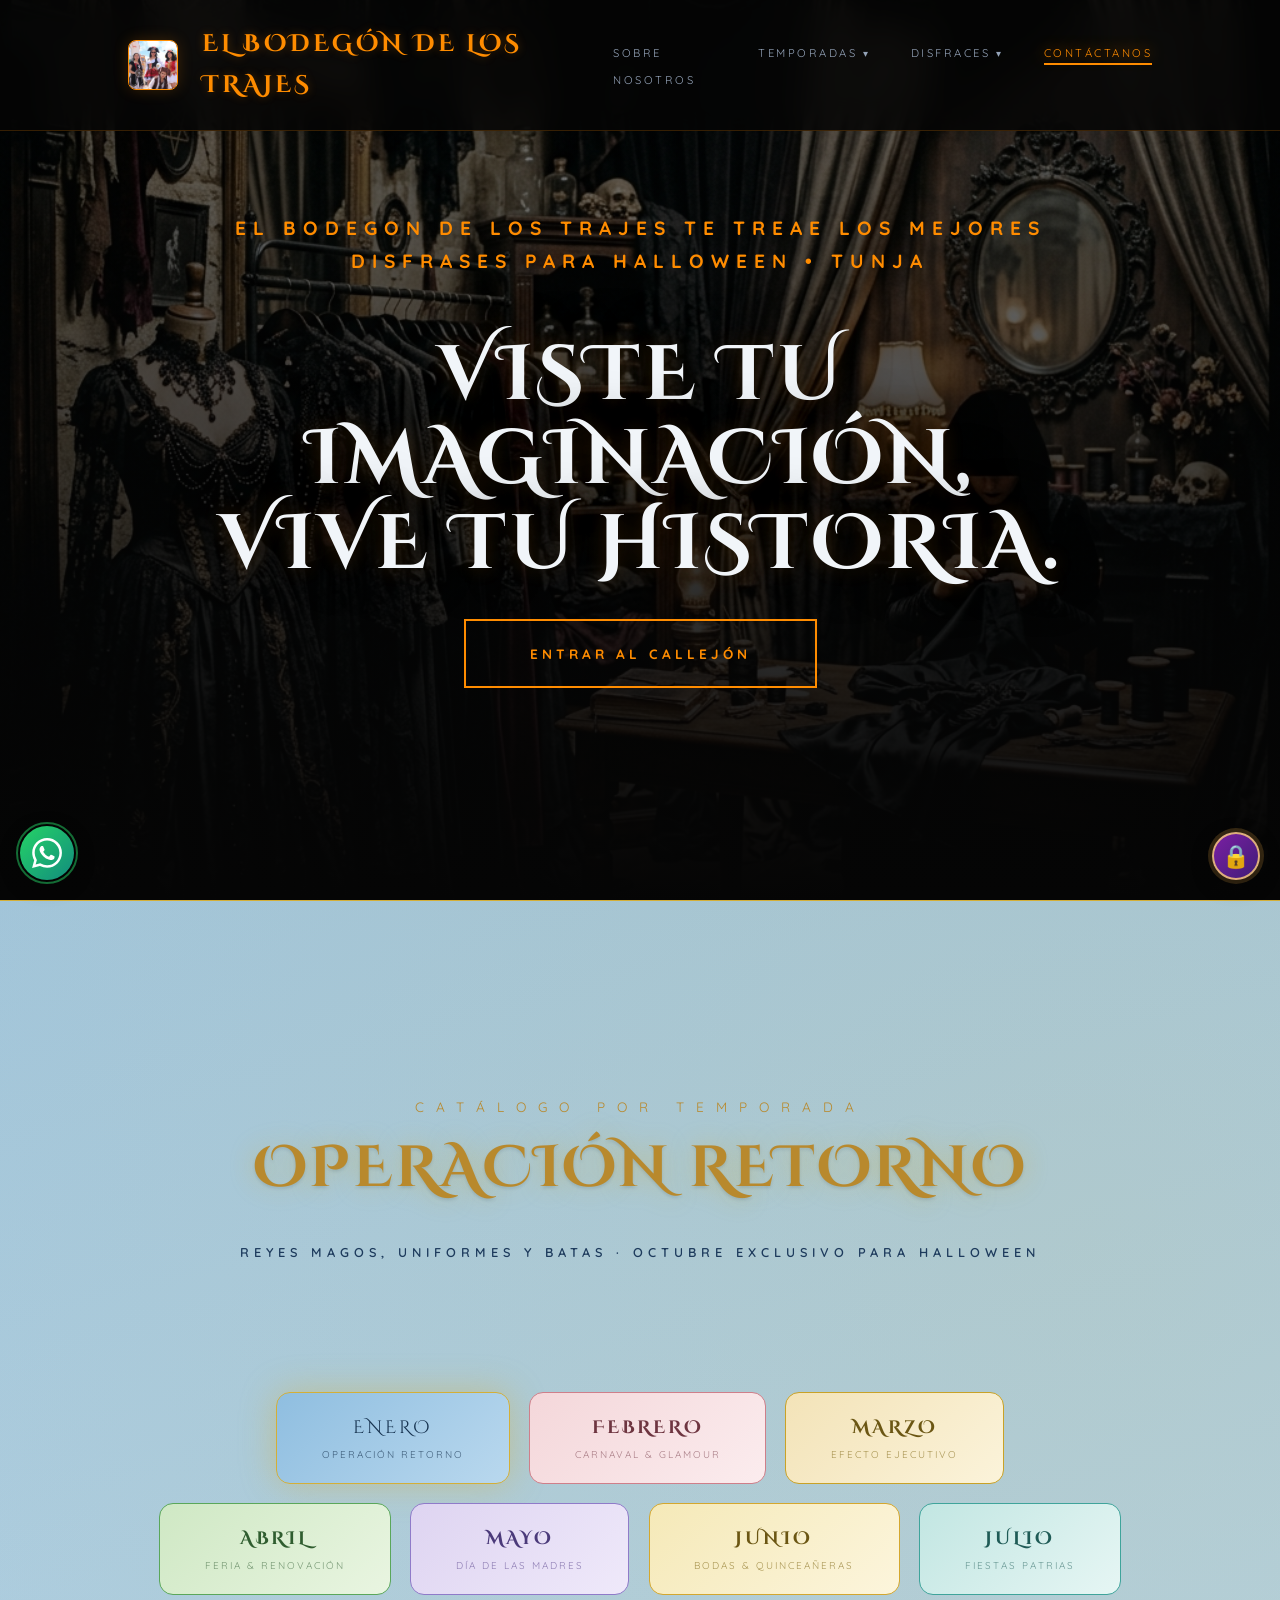
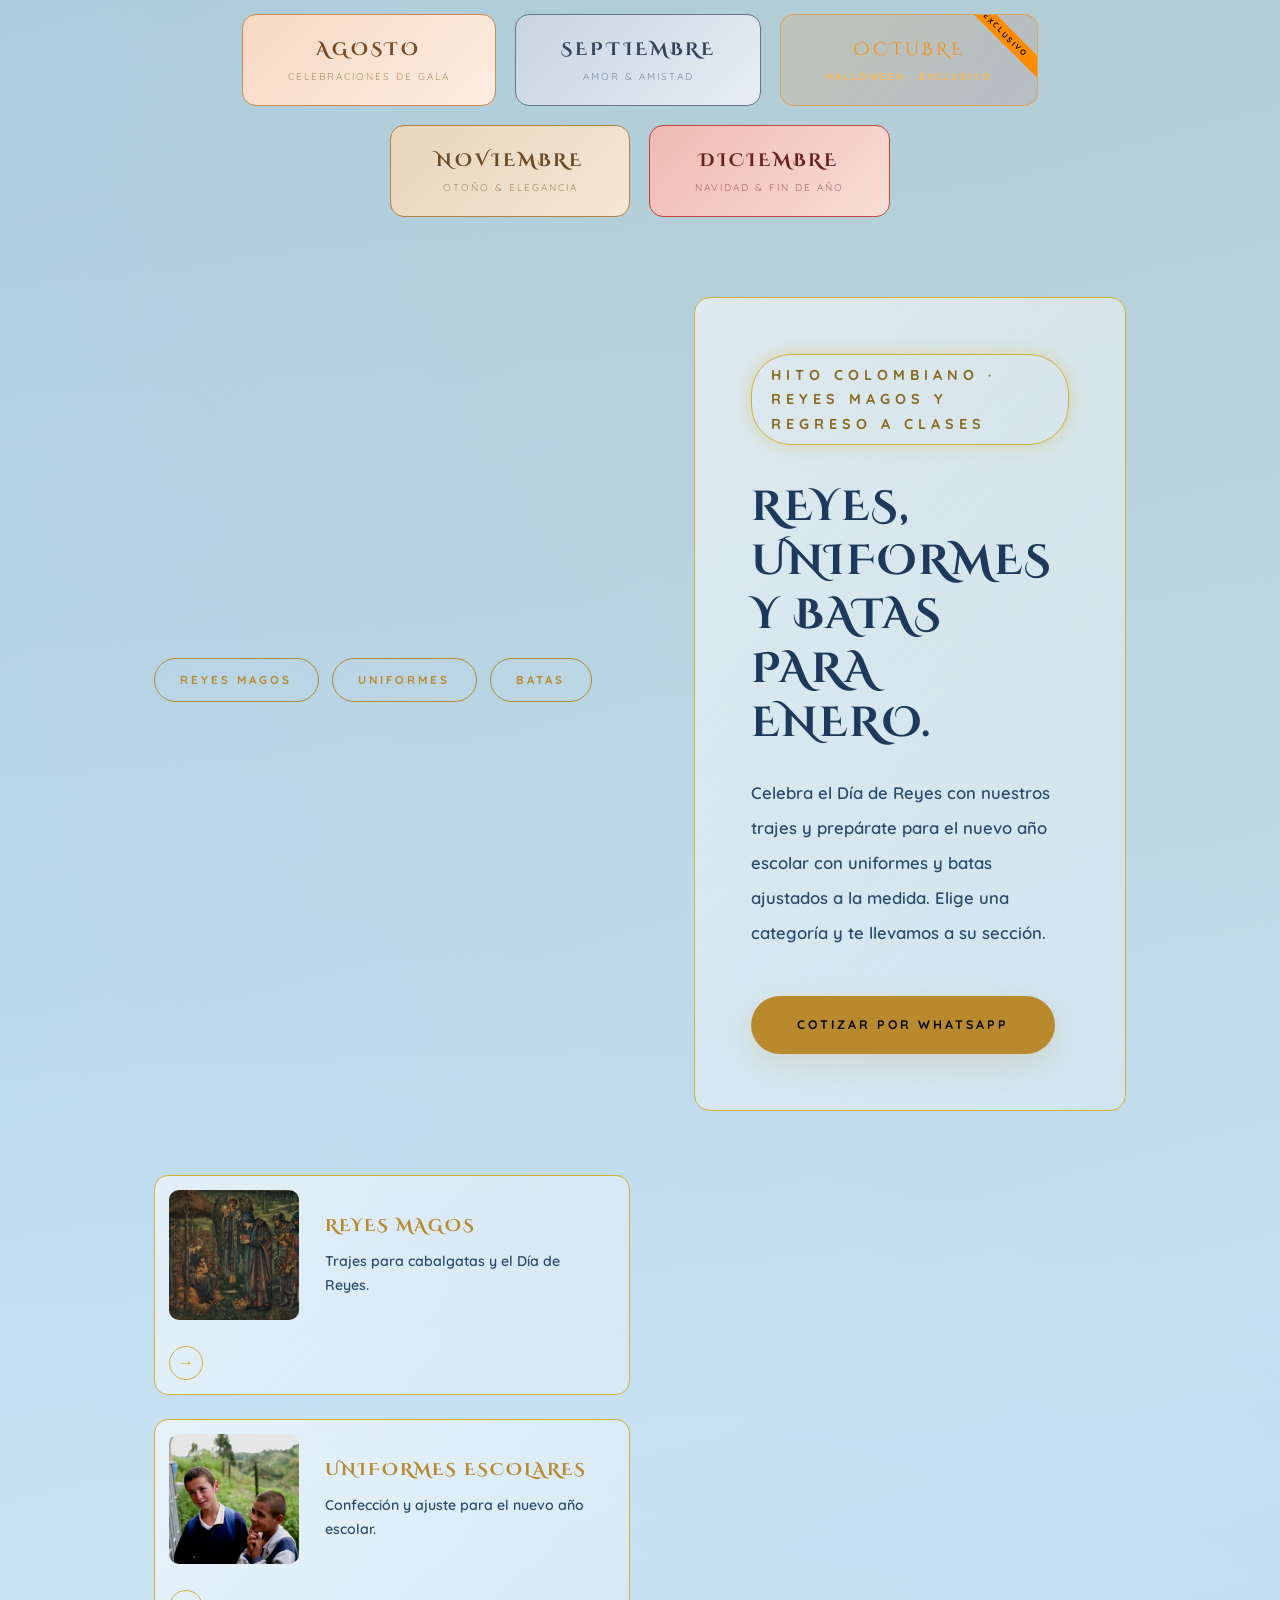
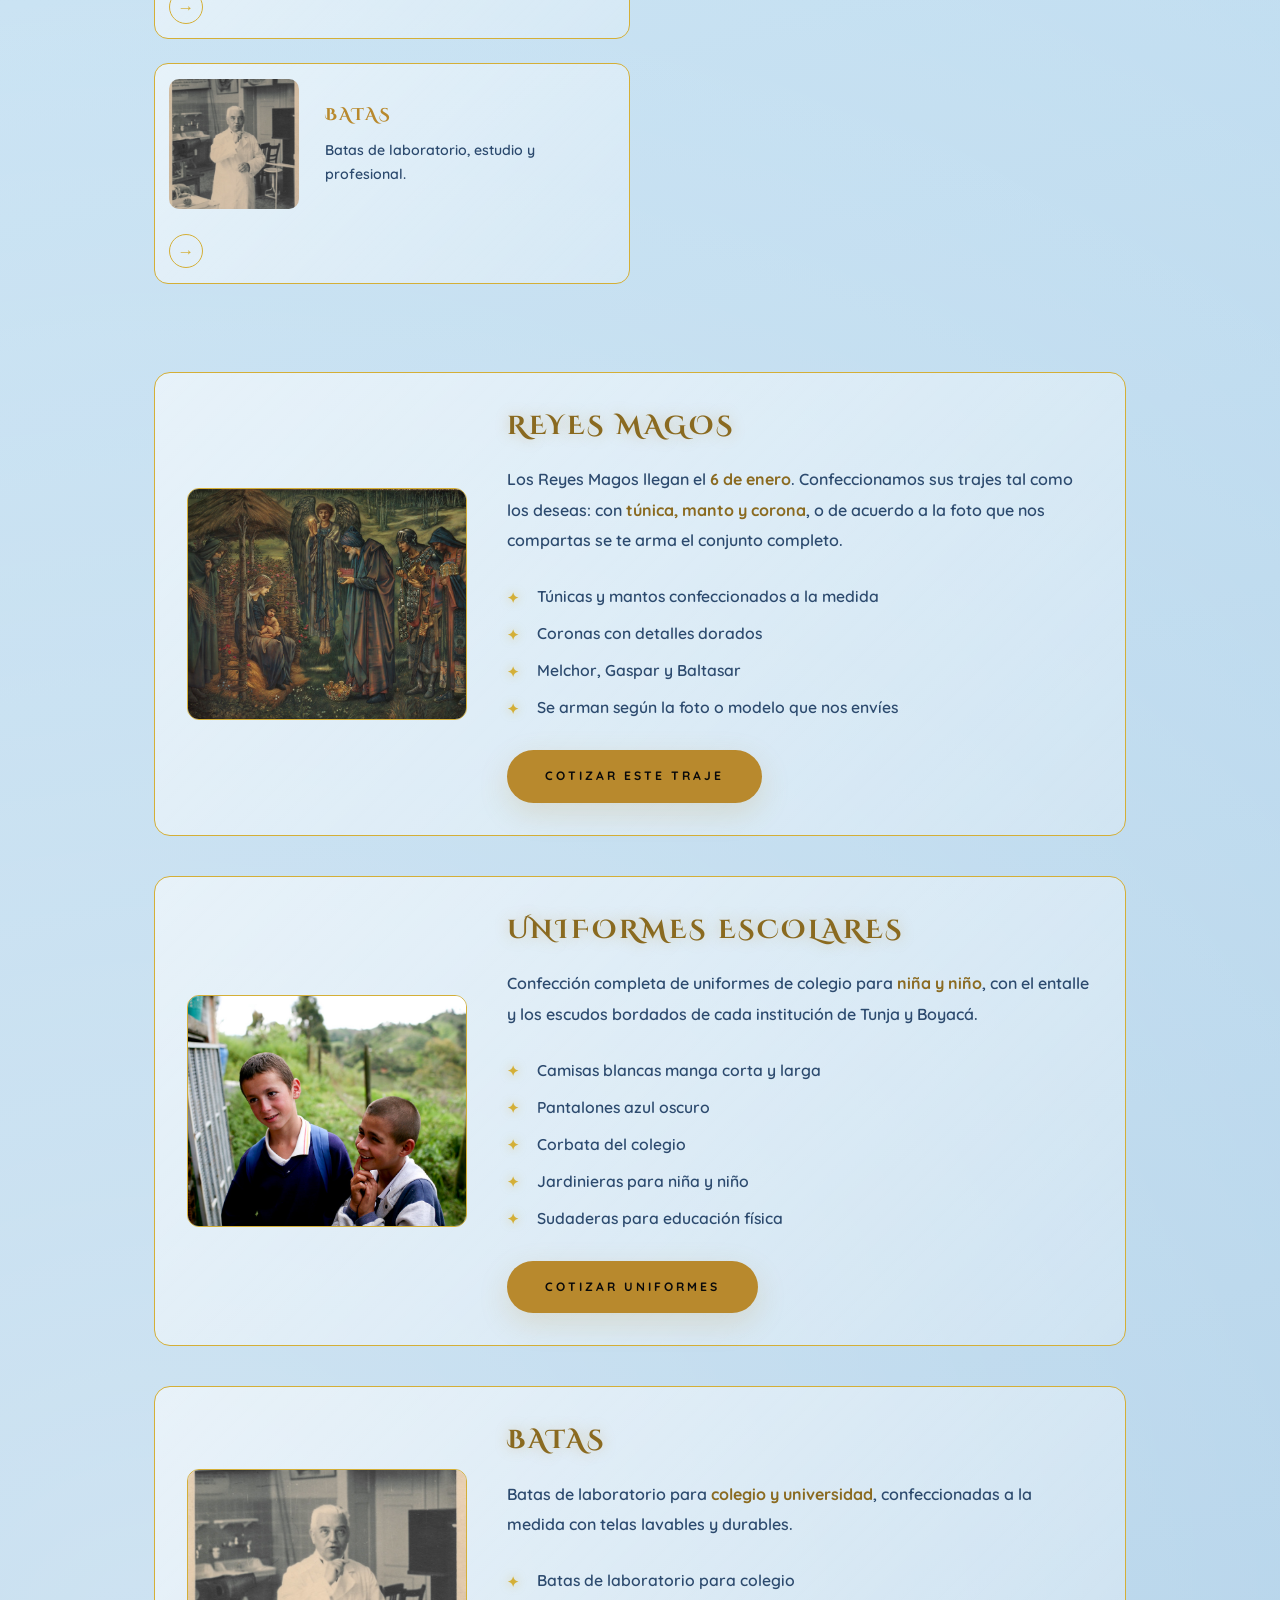
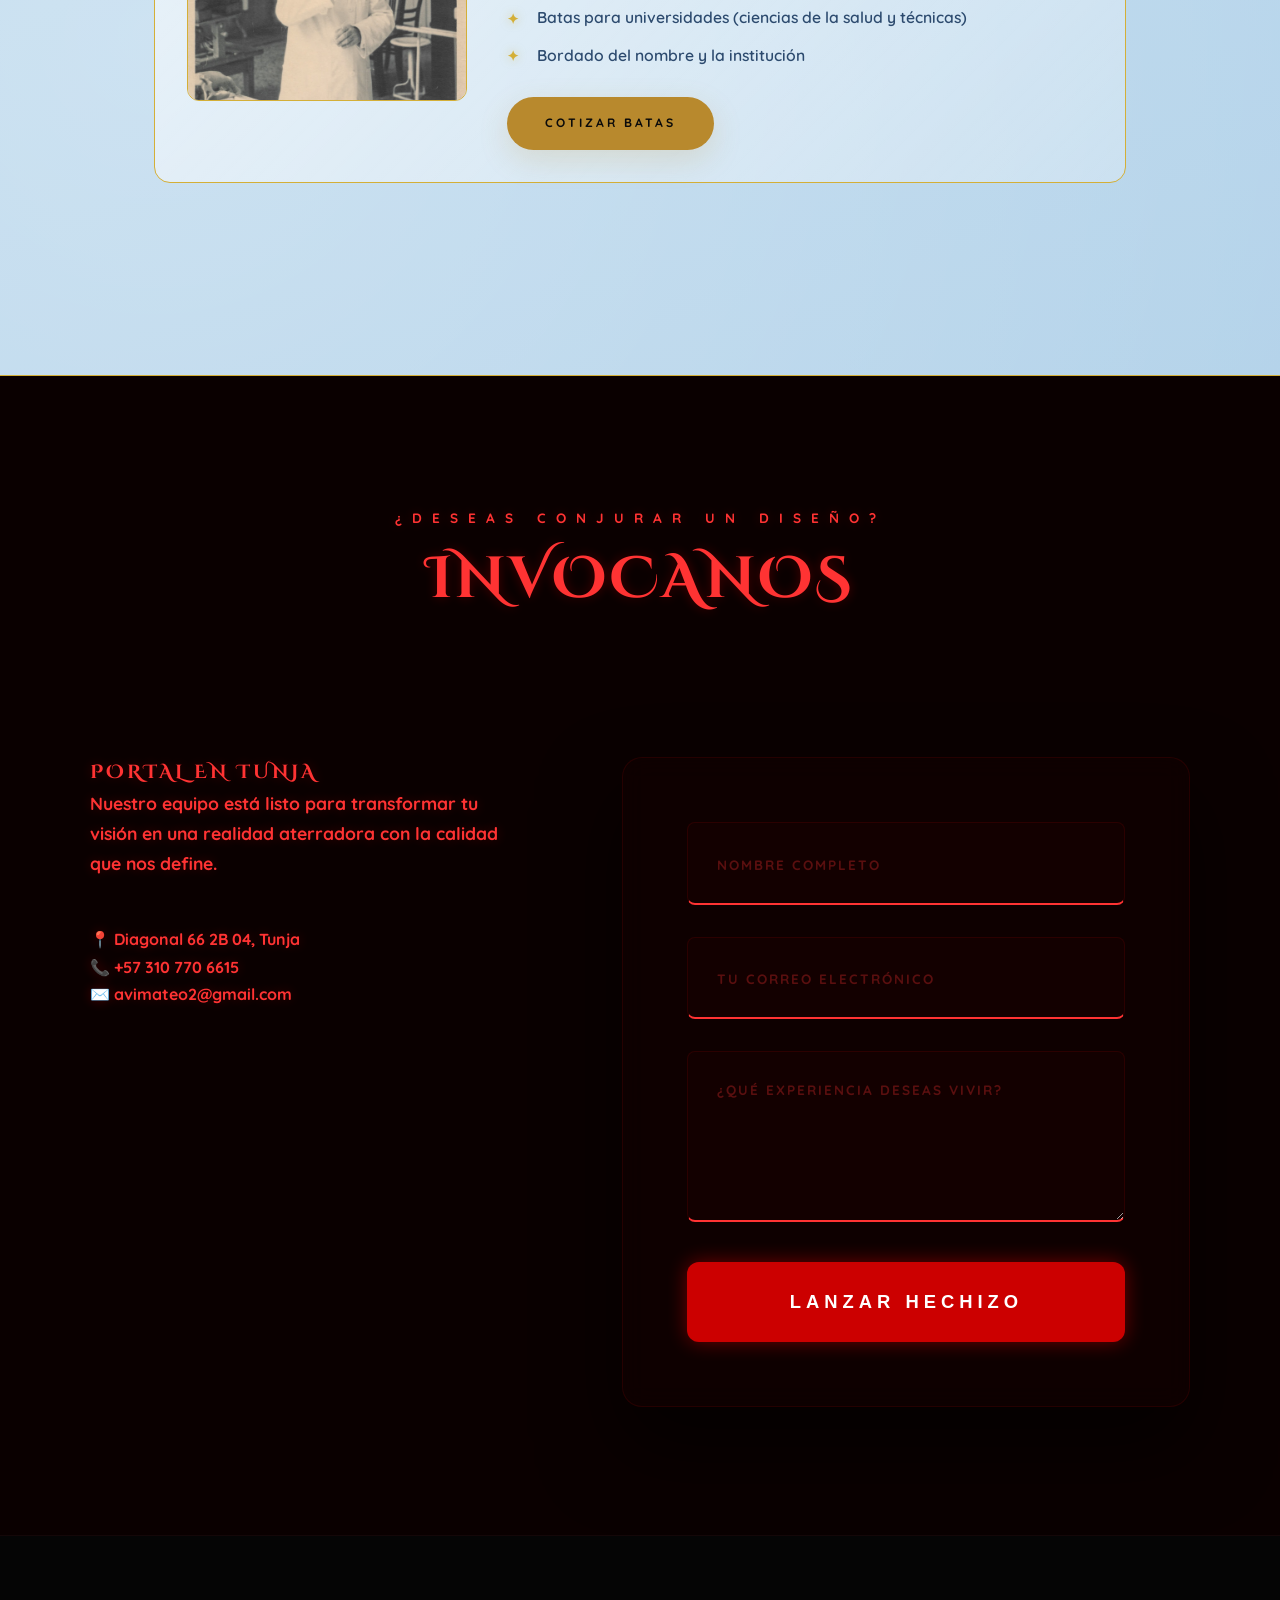
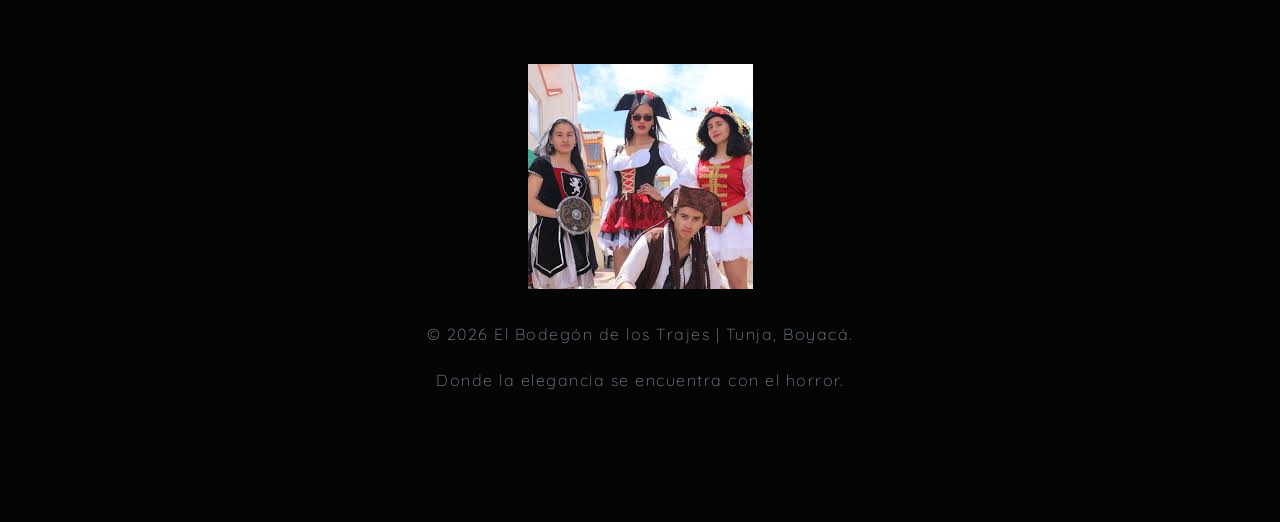
==== commit d107e861: "Reorganizar proyecto en carpetas (css, js, data, assets/img) y actualizar rutas" ====
--- a/index.html
+++ b/index.html
@@ -8,14 +8,14 @@
   <meta name="description" content="Alta costura en disfraces de Halloween en Tunja. Colección exclusiva de terror y fantasía en Negro & Naranja.">
   <meta name="keywords" content="disfraces tunja, halloween tunja, boutique terror, el bodegon de los trajes, disfraces infantiles, disfraces adultos">
   <meta name="author" content="El Bodegón de los Trajes">
-  <link rel="stylesheet" href="style.css">
-  <link rel="icon" href="logo/images (1).jpg">
+  <link rel="stylesheet" href="css/style.css">
+  <link rel="icon" href="assets/img/logo.jpg">
 </head>
 
 <body>
   <header id="main-header">
     <div class="logo-container">
-      <img src="fonts/logo.jpg" alt="Logo Boutique Horror">
+      <img src="assets/img/logo.jpg" alt="Logo Boutique Horror">
       <h1> El Bodegón de los Trajes</h1>
     </div>
     <nav id="main-nav" aria-label="Menú principal">
@@ -131,7 +131,7 @@
         </div>
         <div class="season-grid">
           <a class="season-item season-nav-card" href="#reyes-magos">
-            <img src="fonts/reyes_magos.jpg" alt="Reyes Magos con túnica">
+            <img src="assets/img/reyes_magos.jpg" alt="Reyes Magos con túnica">
             <div class="season-item-body">
               <h4>Reyes Magos</h4>
               <p>Trajes para cabalgatas y el Día de Reyes.</p>
@@ -139,7 +139,7 @@
             <span class="expand-icon">&#8594;</span>
           </a>
           <a class="season-item season-nav-card" href="#uniformes">
-            <img src="fonts/uniforme_colegio.jpg" alt="Uniforme escolar de colegio">
+            <img src="assets/img/uniforme_colegio.jpg" alt="Uniforme escolar de colegio">
             <div class="season-item-body">
               <h4>Uniformes Escolares</h4>
               <p>Confección y ajuste para el nuevo año escolar.</p>
@@ -147,7 +147,7 @@
             <span class="expand-icon">&#8594;</span>
           </a>
           <a class="season-item season-nav-card" href="#batas">
-            <img src="fonts/bata_laboratorio.jpg" alt="Bata de laboratorio">
+            <img src="assets/img/bata_laboratorio.jpg" alt="Bata de laboratorio">
             <div class="season-item-body">
               <h4>Batas</h4>
               <p>Batas de laboratorio, estudio y profesional.</p>
@@ -158,7 +158,7 @@
 
         <div class="season-sub-sections">
           <section class="season-subsection" id="reyes-magos">
-            <div class="subsection-img"><img src="fonts/reyes_magos.jpg" alt="Traje de Reyes Magos"></div>
+            <div class="subsection-img"><img src="assets/img/reyes_magos.jpg" alt="Traje de Reyes Magos"></div>
             <div class="subsection-body">
               <h4>Reyes Magos</h4>
               <p>Los Reyes Magos llegan el <strong>6 de enero</strong>. Confeccionamos sus trajes tal como los deseas: con <strong>túnica, manto y corona</strong>, o de acuerdo a la foto que nos compartas se te arma el conjunto completo.</p>
@@ -173,7 +173,7 @@
           </section>
 
           <section class="season-subsection" id="uniformes">
-            <div class="subsection-img"><img src="fonts/uniforme_colegio.jpg" alt="Uniformes escolares de colegio"></div>
+            <div class="subsection-img"><img src="assets/img/uniforme_colegio.jpg" alt="Uniformes escolares de colegio"></div>
             <div class="subsection-body">
               <h4>Uniformes Escolares</h4>
               <p>Confección completa de uniformes de colegio para <strong>niña y niño</strong>, con el entalle y los escudos bordados de cada institución de Tunja y Boyacá.</p>
@@ -189,7 +189,7 @@
           </section>
 
           <section class="season-subsection" id="batas">
-            <div class="subsection-img"><img src="fonts/bata_laboratorio.jpg" alt="Batas de laboratorio"></div>
+            <div class="subsection-img"><img src="assets/img/bata_laboratorio.jpg" alt="Batas de laboratorio"></div>
             <div class="subsection-body">
               <h4>Batas</h4>
               <p>Batas de laboratorio para <strong>colegio y universidad</strong>, confeccionadas a la medida con telas lavables y durables.</p>
@@ -543,7 +543,7 @@
                 </div>
               </div>
               <div class="card-ghost">
-                <div class="img-ghost img-ghost-centered"><img src="fonts/ChatGPT%20Image%2013%20ago%202026%2C%2013_46_16.png" alt="Traje de pasillo fiestero"></div>
+                <div class="img-ghost img-ghost-centered"><img src="assets/img/ChatGPT%20Image%2013%20ago%202026%2C%2013_46_16.png" alt="Traje de pasillo fiestero"></div>
                 <div class="card-body-haunted">
                   <h3>Pasillo Fiestero</h3>
                   <p>Traje para el baile del pasillo fiestero: falda y blusa de colores alegres con caída de vuelo, ideal para clausuras, festivales y presentaciones folclóricas. Se confecciona a la medida en El Bodegón.</p>
@@ -819,21 +819,21 @@
         </div>
         <div class="season-grid">
           <a class="season-item" href="#ninos">
-            <img src="fonts/descarg6.jpg" alt="Disfraz infantil de Halloween">
+            <img src="assets/img/descarg6.jpg" alt="Disfraz infantil de Halloween">
             <div class="season-item-body">
               <h4>Colección Infantil</h4>
               <p>Pequeñas pesadillas para los más pequeños.</p>
             </div>
           </a>
           <a class="season-item" href="#jovenes">
-            <img src="fonts/ima21.jpg" alt="Disfraz juvenil de terror">
+            <img src="assets/img/ima21.jpg" alt="Disfraz juvenil de terror">
             <div class="season-item-body">
               <h4>Colección Juvenil</h4>
               <p>Terror &amp; cosplay para los más valientes.</p>
             </div>
           </a>
           <a class="season-item" href="#adultos">
-            <img src="fonts/descarga5.jpg" alt="Disfraz adulto de gala">
+            <img src="assets/img/descarga5.jpg" alt="Disfraz adulto de gala">
             <div class="season-item-body">
               <h4>Colección Adultos</h4>
               <p>Elegancia del inframundo para la gran noche.</p>
@@ -846,7 +846,7 @@
             <span class="season-catalog-tag">El Taller de Sombras</span>
             <h4>Nuestra Esencia</h4>
             <div class="essence-cover">
-              <img src="horror_bg.png" alt="Portada El Bodegón de los Trajes">
+              <img src="assets/img/horror_bg.png" alt="Portada El Bodegón de los Trajes">
             </div>
             <h3 class="essence-heading">Pasión por la creatividad y elegancia</h3>
             <p class="essence-lead">En lo más profundo de <strong>El Bodegón de los Trajes</strong>,
@@ -872,70 +872,70 @@
             <h4>Colección Infantil</h4>
             <div class="grid-haunted">
               <div class="card-ghost">
-                <div class="img-ghost"><img src="fonts/descarg6.jpg" alt="Costume"></div>
+                <div class="img-ghost"><img src="assets/img/descarg6.jpg" alt="Costume"></div>
                 <div class="card-body-haunted">
                   <h3>Capitana Marvel</h3>
                   <p>Valiente guerrera de la noche.</p>
                 </div>
               </div>
               <div class="card-ghost">
-                <div class="img-ghost"><img src="fonts/descarga7.jpg" alt="Costume"></div>
+                <div class="img-ghost"><img src="assets/img/descarga7.jpg" alt="Costume"></div>
                 <div class="card-body-haunted">
                   <h3>Thor Odinson</h3>
                   <p>El poder del rayo en sus manos.</p>
                 </div>
               </div>
               <div class="card-ghost">
-                <div class="img-ghost"><img src="fonts/ima18.jpg" alt="Costume"></div>
+                <div class="img-ghost"><img src="assets/img/ima18.jpg" alt="Costume"></div>
                 <div class="card-body-haunted">
                   <h3>Blanca Nieves</h3>
                   <p>Cuentos clásicos con un toque místico.</p>
                 </div>
               </div>
               <div class="card-ghost">
-                <div class="img-ghost"><img src="fonts/img19.jpg" alt="Costume"></div>
+                <div class="img-ghost"><img src="assets/img/img19.jpg" alt="Costume"></div>
                 <div class="card-body-haunted">
                   <h3>Bella</h3>
                   <p>Encanto real y detallado de gala.</p>
                 </div>
               </div>
               <div class="card-ghost">
-                <div class="img-ghost"><img src="fonts/img20.jpg" alt="Costume"></div>
+                <div class="img-ghost"><img src="assets/img/img20.jpg" alt="Costume"></div>
                 <div class="card-body-haunted">
                   <h3>Mérida (Valiente)</h3>
                   <p>Aventura y tradición escocesa.</p>
                 </div>
               </div>
               <div class="card-ghost">
-                <div class="img-ghost"><img src="fonts/er.jpg" alt="Costume"></div>
+                <div class="img-ghost"><img src="assets/img/er.jpg" alt="Costume"></div>
                 <div class="card-body-haunted">
                   <h3>Elsa y Ana (Frozen)</h3>
                   <p>Magia blanca en la oscuridad.</p>
                 </div>
               </div>
               <div class="card-ghost">
-                <div class="img-ghost"><img src="fonts/images 8.jpg" alt="Costume"></div>
+                <div class="img-ghost"><img src="assets/img/images 8.jpg" alt="Costume"></div>
                 <div class="card-body-haunted">
                   <h3>Traje Cuántico (Marvel)</h3>
                   <p>Especialista en viajes por el tiempo.</p>
                 </div>
               </div>
               <div class="card-ghost">
-                <div class="img-ghost"><img src="fonts/images 9.jpg" alt="Costume"></div>
+                <div class="img-ghost"><img src="assets/img/images 9.jpg" alt="Costume"></div>
                 <div class="card-body-haunted">
                   <h3>Pantera Negra (M'Baku style)</h3>
                   <p>La fuerza letal de Wakanda.</p>
                 </div>
               </div>
               <div class="card-ghost">
-                <div class="img-ghost"><img src="fonts/imagen 3.jpg" alt="Costume"></div>
+                <div class="img-ghost"><img src="assets/img/imagen 3.jpg" alt="Costume"></div>
                 <div class="card-body-haunted">
                   <h3>Especialista Médico</h3>
                   <p>Realismo técnico y fantasía profesional infantil.</p>
                 </div>
               </div>
               <div class="card-ghost">
-                <div class="img-ghost"><img src="fonts/images.jpg" alt="Costume"></div>
+                <div class="img-ghost"><img src="assets/img/images.jpg" alt="Costume"></div>
                 <div class="card-body-haunted">
                   <h3>Oficial de Policía</h3>
                   <p>La ley del silencio y el castigo infantil.</p>
@@ -949,49 +949,49 @@
             <h4>Colección Juvenil</h4>
             <div class="grid-haunted">
               <div class="card-ghost">
-                <div class="img-ghost"><img src="fonts/ima21.jpg" alt="Costume"></div>
+                <div class="img-ghost"><img src="assets/img/ima21.jpg" alt="Costume"></div>
                 <div class="card-body-haunted">
                   <h3>Art the Clown</h3>
                   <p>El terror silente de Terrifier.</p>
                 </div>
               </div>
               <div class="card-ghost">
-                <div class="img-ghost"><img src="fonts/images (12.jpg" alt="Costume"></div>
+                <div class="img-ghost"><img src="assets/img/images (12.jpg" alt="Costume"></div>
                 <div class="card-body-haunted">
                   <h3>The Joker</h3>
                   <p>Bromas del más allá y caos total.</p>
                 </div>
               </div>
               <div class="card-ghost">
-                <div class="img-ghost"><img src="fonts/images 10.jpg" alt="Costume"></div>
+                <div class="img-ghost"><img src="assets/img/images 10.jpg" alt="Costume"></div>
                 <div class="card-body-haunted">
                   <h3>Deadpool</h3>
                   <p>El mercenario bocazas con estilo único.</p>
                 </div>
               </div>
               <div class="card-ghost">
-                <div class="img-ghost"><img src="fonts/jr.jpg" alt="Costume"></div>
+                <div class="img-ghost"><img src="assets/img/jr.jpg" alt="Costume"></div>
                 <div class="card-body-haunted">
                   <h3>La Monja (Valak)</h3>
                   <p>Misterios velados y sombras pesadas.</p>
                 </div>
               </div>
               <div class="card-ghost">
-                <div class="img-ghost"><img src="fonts/jr2.jpg" alt="Costume"></div>
+                <div class="img-ghost"><img src="assets/img/jr2.jpg" alt="Costume"></div>
                 <div class="card-body-haunted">
                   <h3>Pennywise Terror</h3>
                   <p>Artesanía en el miedo puro.</p>
                 </div>
               </div>
               <div class="card-ghost">
-                <div class="img-ghost"><img src="fonts/img14.jpg" alt="Costume"></div>
+                <div class="img-ghost"><img src="assets/img/img14.jpg" alt="Costume"></div>
                 <div class="card-body-haunted">
                   <h3>Zenitsu Agatsuma</h3>
                   <p>El rayo de Demon Slayer con gran detalle.</p>
                 </div>
               </div>
               <div class="card-ghost">
-                <div class="img-ghost"><img src="fonts/img13.jpg" alt="Costume"></div>
+                <div class="img-ghost"><img src="assets/img/img13.jpg" alt="Costume"></div>
                 <div class="card-body-haunted">
                   <h3>Capitana Marvel</h3>
                   <p>Poder cósmico en traje de gala.</p>
@@ -1005,21 +1005,21 @@
             <h4>Colección Adultos</h4>
             <div class="grid-haunted">
               <div class="card-ghost">
-                <div class="img-ghost"><img src="fonts/descarga5.jpg" alt="Costume"></div>
+                <div class="img-ghost"><img src="assets/img/descarga5.jpg" alt="Costume"></div>
                 <div class="card-body-haunted">
                   <h3>El Sombrerero Loco</h3>
                   <p>Elegancia caótica del País de las Maravillas.</p>
                 </div>
               </div>
               <div class="card-ghost">
-                <div class="img-ghost"><img src="fonts/descarga4.jpg" alt="Costume"></div>
+                <div class="img-ghost"><img src="assets/img/descarga4.jpg" alt="Costume"></div>
                 <div class="card-body-haunted">
                   <h3>Director Orquesta</h3>
                   <p>Sinfonía oscura en corte clásico.</p>
                 </div>
               </div>
               <div class="card-ghost">
-                <div class="img-ghost"><img src="fonts/img17.jpg" alt="Costume"></div>
+                <div class="img-ghost"><img src="assets/img/img17.jpg" alt="Costume"></div>
                 <div class="card-body-haunted">
                   <h3>Graduado / Toga</h3>
                   <p>Elegancia académica para celebraciones.</p>
@@ -1065,7 +1065,7 @@
 
   <footer>
     <div class="footer-logo-wrapper">
-      <img src="fonts/logo.jpg" alt="Logo de la Tienda">
+      <img src="assets/img/logo.jpg" alt="Logo de la Tienda">
     </div>
     <p>&copy; 2026 El Bodegón de los Trajes | Tunja, Boyacá.</p>
     <p>Donde la elegancia se encuentra con el horror.</p>
@@ -1263,8 +1263,8 @@
       if (e.key === 'Escape') closeLightbox();
     });
   </script>
-  <script src="admin-content.json"></script>
-  <script src="admin.js"></script>
+  <script src="data/admin-content.json"></script>
+  <script src="js/admin.js"></script>
   <a class="whatsapp-float" href="https://wa.me/573107706615?text=Hola%2C%20quiero%20comunicarme%20con%20El%20Bodeg%C3%B3n%20de%20los%20Trajes." aria-label="Escríbenos por WhatsApp" title="Escríbenos por WhatsApp">
     <svg viewBox="0 0 24 24" width="30" height="30" fill="#ffffff" xmlns="http://www.w3.org/2000/svg"><path d="M17.472 14.382c-.297-.149-1.758-.867-2.03-.967-.273-.099-.471-.148-.67.15-.197.297-.767.966-.94 1.164-.173.199-.347.223-.644.075-.297-.15-1.255-.463-2.39-1.475-.883-.788-1.48-1.761-1.653-2.059-.173-.297-.018-.458.13-.606.134-.133.297-.347.446-.52.149-.174.198-.298.298-.497.099-.198.05-.371-.025-.52-.075-.149-.669-1.612-.916-2.207-.242-.579-.487-.5-.669-.51-.173-.008-.371-.01-.57-.01-.198 0-.52.074-.792.372-.272.297-1.04 1.016-1.04 2.479 0 1.462 1.065 2.875 1.213 3.074.149.198 2.096 3.2 5.077 4.487.709.306 1.262.489 1.694.625.712.227 1.36.195 1.871.118.571-.085 1.758-.719 2.006-1.413.248-.694.248-1.289.173-1.413-.074-.124-.272-.198-.57-.347m-5.421 7.403h-.004a9.87 9.87 0 01-5.031-1.378l-.361-.214-3.741.982.998-3.648-.235-.374a9.86 9.86 0 01-1.51-5.26c.001-5.45 4.436-9.884 9.888-9.884 2.64 0 5.122 1.03 6.988 2.898a9.825 9.825 0 012.893 6.994c-.003 5.45-4.437 9.884-9.885 9.884m8.413-18.297A11.815 11.815 0 0012.05 0C5.495 0 .16 5.335.157 11.892c0 2.096.547 4.142 1.588 5.945L.057 24l6.305-1.654a11.882 11.882 0 005.683 1.448h.005c6.554 0 11.89-5.335 11.893-11.893a11.821 11.821 0 00-3.48-8.413Z"/></svg>
   </a>
--- a/css/style.css
+++ b/css/style.css
@@ -0,0 +1,2927 @@
+@import url('https://fonts.googleapis.com/css2?family=Cinzel+Decorative:wght@400;700&family=Quicksand:wght@300;400;600&display=swap');
+
+:root {
+  --pure-black: #050505;
+  --soft-black: #0c0c0c;
+  --halloween-primary: #FF8C00;
+  --halloween-vivid: #FFA500;
+  --halloween-muted: #B8860B;
+  --ghostly-white: #F1F5F9;
+  --ashen-grey: #94A3B8;
+  /* Improved readability */
+  --blood-red: #DA0000;
+  --border-glow: rgba(255, 140, 0, 0.2);
+  --glass-bg: rgba(255, 255, 255, 0.03);
+  --glass-border: rgba(255, 255, 255, 0.07);
+  --transition-premium: all 0.4s cubic-bezier(0.2, 0, 0.2, 1);
+  --transition-haunted: all 0.4s cubic-bezier(0.2, 0, 0.2, 1);
+}
+
+* {
+  margin: 0;
+  padding: 0;
+  box-sizing: border-box;
+}
+
+html {
+  scroll-behavior: smooth;
+}
+
+body {
+  font-family: 'Quicksand', sans-serif;
+  background-color: var(--pure-black);
+  color: var(--ashen-grey);
+  line-height: 1.7;
+  overflow-x: hidden;
+}
+
+h1,
+h2,
+h3,
+h4 {
+  font-family: 'Cinzel Decorative', cursive;
+  font-weight: 700;
+  letter-spacing: 3px;
+  color: var(--halloween-primary);
+  text-transform: uppercase;
+}
+
+/* NAVBAR */
+header {
+  position: fixed;
+  top: 0;
+  width: 100%;
+  z-index: 1000;
+  padding: 1.5rem 10%;
+  display: flex;
+  justify-content: space-between;
+  align-items: center;
+  background: rgba(5, 5, 5, 0.85);
+  backdrop-filter: blur(15px);
+  border-bottom: 1px solid var(--border-glow);
+  transition: var(--transition-haunted);
+}
+
+header.scrolled {
+  padding: 1rem 10%;
+  background: var(--pure-black);
+  box-shadow: 0 4px 30px rgba(0, 0, 0, 0.8);
+}
+
+.logo-container {
+  display: flex;
+  align-items: center;
+  gap: 1.5rem;
+}
+
+.logo-container img {
+  height: 50px;
+  width: auto;
+  border-radius: 8px;
+  border: 1px solid var(--halloween-primary);
+  box-shadow: 0 0 15px rgba(255, 140, 0, 0.2);
+}
+
+header h1 {
+  font-size: 1.5rem;
+  color: var(--halloween-primary);
+  text-shadow: 0 0 10px rgba(255, 140, 0, 0.3);
+}
+
+nav ul {
+  display: flex;
+  gap: 2.5rem;
+  list-style: none;
+}
+
+nav a {
+  text-decoration: none;
+  color: var(--ashen-grey);
+  font-size: 0.7rem;
+  text-transform: uppercase;
+  letter-spacing: 2.5px;
+  transition: var(--transition-haunted);
+  position: relative;
+}
+
+nav a:hover {
+  color: var(--halloween-primary);
+  text-shadow: 0 0 15px var(--halloween-primary);
+  transform: translateY(-2px);
+}
+
+nav a::after {
+  content: '';
+  position: absolute;
+  bottom: -5px;
+  left: 0;
+  width: 0;
+  height: 2px;
+  background: var(--halloween-primary);
+  transition: var(--transition-premium);
+}
+
+nav a:hover::after {
+  width: 100%;
+}
+
+/* HERO */
+.hero-horror {
+  height: 100vh;
+  display: flex;
+  align-items: center;
+  justify-content: center;
+  text-align: center;
+  background: linear-gradient(rgba(0, 0, 0, 0.45), rgba(5, 5, 5, 1)), url('../assets/img/horror_bg.png');
+  background-size: cover;
+  background-position: center;
+  background-attachment: fixed;
+  position: relative;
+  overflow: hidden;
+  animation: heroPulse 10s ease-in-out infinite alternate;
+}
+
+@keyframes heroPulse {
+  0% {
+    transform: scale(1);
+  }
+
+  100% {
+    transform: scale(1.05);
+  }
+}
+
+.hero-box {
+  max-width: 900px;
+  z-index: 5;
+  animation: fadeInUp 1.5s ease-out;
+}
+
+@keyframes fadeInUp {
+  from {
+    opacity: 0;
+    transform: translateY(30px);
+  }
+
+  to {
+    opacity: 1;
+    transform: translateY(0);
+  }
+}
+
+.hero-box h2 {
+  font-size: 5.5rem;
+  color: var(--ghostly-white);
+  line-height: 1.1;
+  margin-bottom: 2rem;
+  text-shadow: 0 0 50px rgba(0, 0, 0, 0.9), 0 0 20px rgba(255, 140, 0, 0.2);
+}
+
+.hero-box p {
+  color: var(--halloween-primary);
+  font-size: 1.2rem;
+  letter-spacing: 7px;
+  font-weight: 700;
+  margin-bottom: 3.5rem;
+  text-transform: uppercase;
+  animation: letterSpacing 2s ease-out;
+}
+
+@keyframes letterSpacing {
+  from {
+    letter-spacing: 0px;
+    opacity: 0;
+  }
+
+  to {
+    letter-spacing: 7px;
+    opacity: 1;
+  }
+}
+
+.btn-haunted {
+  padding: 1.3rem 4rem;
+  background: transparent;
+  color: var(--halloween-primary);
+  border: 2px solid var(--halloween-primary);
+  text-decoration: none;
+  font-size: 0.85rem;
+  font-weight: 700;
+  text-transform: uppercase;
+  letter-spacing: 4px;
+  transition: var(--transition-haunted);
+  display: inline-block;
+  cursor: pointer;
+}
+
+.btn-haunted:hover {
+  background: var(--halloween-primary);
+  color: var(--pure-black);
+  box-shadow: 0 0 45px rgba(255, 140, 0, 0.5);
+  transform: translateY(-8px);
+}
+
+/* SECTIONS */
+section {
+  padding: 12rem 12%;
+  position: relative;
+}
+
+.section-head {
+  text-align: center;
+  margin-bottom: 8rem;
+}
+
+.section-head h2 {
+  font-size: 3.8rem;
+  margin-bottom: 1.5rem;
+}
+
+.section-head span {
+  font-size: 0.85rem;
+  color: var(--ashen-grey);
+  text-transform: uppercase;
+  letter-spacing: 10px;
+}
+
+/* CATALOG GRID */
+.grid-haunted {
+  display: grid;
+  grid-template-columns: repeat(auto-fill, minmax(320px, 1fr));
+  gap: 4rem;
+}
+
+.card-ghost {
+  background: var(--glass-bg);
+  -webkit-backdrop-filter: blur(12px);
+  backdrop-filter: blur(12px);
+  border: 1px solid var(--glass-border);
+  overflow: hidden;
+  transition: var(--transition-premium);
+  border-radius: 16px;
+  position: relative;
+}
+
+.card-ghost:hover {
+  transform: translateY(-15px) scale(1.02);
+  border-color: var(--halloween-primary);
+  box-shadow: 0 40px 80px rgba(0, 0, 0, 0.9), 0 0 40px rgba(255, 140, 0, 0.15);
+}
+
+.img-ghost {
+  height: 480px;
+  overflow: hidden;
+  position: relative;
+}
+
+.img-ghost img {
+  width: 100%;
+  height: 100%;
+  object-fit: cover;
+  transition: transform 2s var(--transition-haunted);
+  filter: contrast(1.1) brightness(0.9);
+}
+
+.img-ghost-centered {
+  display: flex;
+  align-items: center;
+  justify-content: center;
+  background: #0d0d12;
+}
+
+.img-ghost-centered img {
+  width: auto;
+  height: auto;
+  max-width: 100%;
+  max-height: 100%;
+  object-fit: contain;
+}
+
+.card-ghost:hover .img-ghost img {
+  transform: scale(1.1) rotate(1deg);
+  filter: contrast(1.2) brightness(1.1);
+}
+
+.img-ghost {
+  cursor: zoom-in;
+}
+
+.lightbox {
+  position: fixed;
+  inset: 0;
+  z-index: 1000;
+  background: rgba(0, 0, 0, 0.92);
+  display: flex;
+  align-items: center;
+  justify-content: center;
+  opacity: 0;
+  pointer-events: none;
+  transition: opacity 0.3s var(--transition-haunted);
+}
+
+.lightbox.is-open {
+  opacity: 1;
+  pointer-events: auto;
+}
+
+.lightbox img {
+  max-width: 92vw;
+  max-height: 88vh;
+  border-radius: 12px;
+  box-shadow: 0 0 60px rgba(255, 140, 0, 0.25);
+}
+
+.lightbox-close {
+  position: absolute;
+  top: 1.5rem;
+  right: 1.5rem;
+  background: none;
+  border: 1px solid rgba(255, 255, 255, 0.4);
+  color: #fff;
+  font-size: 1.6rem;
+  line-height: 1;
+  width: 3.2rem;
+  height: 3.2rem;
+  border-radius: 50%;
+  cursor: pointer;
+  transition: all 0.3s var(--transition-haunted);
+}
+
+.lightbox-close:hover {
+  background: var(--halloween-primary);
+  border-color: var(--halloween-primary);
+  transform: rotate(90deg);
+}
+
+.card-body-haunted {
+  padding: 3rem 2.5rem;
+  text-align: center;
+}
+
+.card-body-haunted h3 {
+  font-size: 1.8rem;
+  color: var(--halloween-vivid);
+  margin-bottom: 0.8rem;
+}
+
+.card-body-haunted p {
+  color: var(--ashen-grey);
+  font-size: 0.95rem;
+  font-style: italic;
+}
+
+/* AVISO: DISFRAZ A LA MEDIDA */
+.catalog-note {
+  margin: 3rem 0 0;
+  padding: 1.8rem 2.2rem;
+  border: 1px solid var(--season-accent);
+  border-left: 5px solid var(--season-accent);
+  background: linear-gradient(135deg, var(--season-bg2), var(--season-bg1));
+  color: var(--season-dark);
+  font-size: 1.05rem;
+  font-weight: 600;
+  line-height: 1.9;
+  border-radius: 12px;
+  box-shadow: 0 15px 40px rgba(0, 0, 0, 0.5);
+}
+
+.catalog-note p {
+  margin: 0;
+}
+
+.catalog-note strong {
+  color: var(--season-strong);
+  text-transform: uppercase;
+  letter-spacing: 2px;
+}
+
+/* TÍTULO DE GRUPO DENTRO DE UN CATÁLOGO */
+.catalog-group-title {
+  font-family: 'Cinzel Decorative', cursive;
+  font-size: 1.35rem;
+  color: var(--season-accent);
+  text-transform: uppercase;
+  letter-spacing: 4px;
+  border-bottom: 1px solid var(--season-accent);
+  padding-bottom: 1rem;
+  margin: 3.5rem 0 2rem;
+}
+
+.catalog-group-title:first-of-type {
+  margin-top: 0;
+}
+
+/* COLORES NAVIDEÑOS PARA EL CATÁLOGO DE DICIEMBRE */
+#temporadas[data-season="diciembre"] .card-ghost:hover {
+  border-color: var(--season-accent);
+  box-shadow: 0 40px 80px rgba(0, 0, 0, 0.9), 0 0 40px var(--season-glow);
+}
+
+#temporadas[data-season="diciembre"] .card-body-haunted h3 {
+  color: var(--season-accent);
+}
+
+#temporadas[data-season="diciembre"] .card-body-haunted p {
+  color: var(--season-dark-soft);
+}
+
+/* CONTACT SECTION - STRIKING RED THEME */
+#contacto {
+  color: #ff3333;
+  background: rgba(139, 0, 0, 0.05);
+  /* Subtle deep red background */
+}
+
+#contacto span,
+#contacto p,
+#contacto a,
+#contacto label,
+#contacto h2,
+#contacto h3 {
+  color: #ff1111 !important;
+  /* brighter red */
+  text-shadow: 0 0 12px rgba(255, 0, 0, 0.25);
+  font-weight: 600;
+  /* bold for clarity */
+}
+
+/* Form refinement for contact section */
+#contacto .contact-card h3 {
+  color: var(--halloween-vivid);
+}
+
+#contacto input,
+#contacto textarea {
+  width: 100%;
+  padding: 1.8rem;
+  /* Increased padding for a larger feel */
+  font-size: 1.1rem;
+  border: 1px solid rgba(255, 0, 0, 0.1);
+  border-bottom: 2px solid #ff3333;
+  color: #ff1111;
+  background: rgba(255, 0, 0, 0.02);
+  border-radius: 8px;
+  margin-bottom: 2rem;
+  transition: var(--transition-premium);
+  font-family: 'Quicksand', sans-serif;
+}
+
+#contacto input::placeholder,
+#contacto textarea::placeholder {
+  color: rgba(255, 51, 51, 0.3);
+  text-transform: uppercase;
+  letter-spacing: 2px;
+  font-size: 0.85rem;
+}
+
+#contacto input:focus,
+#contacto textarea:focus {
+  background: rgba(255, 0, 0, 0.08);
+  border-color: #ff0000;
+  box-shadow: 0 0 25px rgba(255, 0, 0, 0.15);
+  outline: none;
+  transform: translateY(-2px);
+}
+
+.flex-contact {
+  display: grid;
+  grid-template-columns: 1fr 1.3fr;
+  gap: 6rem;
+  align-items: flex-start;
+}
+
+.contact-form-container {
+  background: rgba(255, 0, 0, 0.02);
+  padding: 4rem;
+  border-radius: 20px;
+  border: 1px solid rgba(255, 0, 0, 0.1);
+  -webkit-backdrop-filter: blur(12px);
+  backdrop-filter: blur(12px);
+  box-shadow: 0 40px 80px rgba(0, 0, 0, 0.6);
+}
+
+.submit-btn {
+  width: 100%;
+  padding: 1.8rem;
+  background: linear-gradient(135deg, #8b0000 0%, #ff1111 100%);
+  color: white;
+  border: none;
+  border-radius: 12px;
+  font-size: 1.15rem;
+  font-weight: 700;
+  text-transform: uppercase;
+  letter-spacing: 5px;
+  cursor: pointer;
+  transition: var(--transition-premium);
+  box-shadow: 0 15px 30px rgba(139, 0, 0, 0.3);
+}
+
+.submit-btn:hover {
+  background: linear-gradient(135deg, #ff1111 0%, #ff4444 100%);
+  box-shadow: 0 20px 40px rgba(255, 0, 0, 0.4);
+  transform: translateY(-5px) scale(1.02);
+}
+
+footer {
+  padding: 8rem 10%;
+  background: var(--pure-black);
+  border-top: 1px solid rgba(159, 34, 46, 0.1);
+  text-align: center;
+  position: relative;
+}
+
+footer p {
+  color: #94A3B8;
+  /* Brighter, elegant gray */
+  font-size: 1rem;
+  margin-top: 1.2rem;
+  letter-spacing: 1.5px;
+  font-weight: 300;
+  opacity: 0.8;
+}
+
+/* ESSENCE SECTION (MOVING FROM INLINE) */
+.essence-container {
+  max-width: 900px;
+  margin: 1rem auto 0;
+  text-align: center;
+}
+
+.essence-heading {
+  font-size: 2.2rem;
+  margin-bottom: 2rem;
+  color: var(--halloween-vivid);
+}
+
+.essence-cover {
+  margin-bottom: 2rem;
+  border: 1px solid rgba(255, 140, 0, 0.4);
+  border-radius: 16px;
+  overflow: hidden;
+  box-shadow: 0 15px 45px rgba(0, 0, 0, 0.55);
+}
+
+.essence-cover img {
+  width: 100%;
+  max-height: 340px;
+  object-fit: cover;
+  display: block;
+}
+
+.essence-lead {
+  font-size: 1.15rem;
+  line-height: 2.2;
+  color: var(--ashen-grey);
+}
+
+.essence-detail {
+  margin-top: 2rem;
+  font-size: 1.11rem;
+  color: var(--halloween-primary);
+}
+
+.essence-cat {
+  margin-top: 2rem;
+  font-size: 1.1rem;
+  line-height: 2.1;
+  color: var(--ashen-grey);
+}
+
+.essence-cat strong {
+  color: var(--halloween-vivid);
+}
+
+.essence-links {
+  display: flex;
+  flex-wrap: wrap;
+  gap: 1rem;
+  margin-top: 2.5rem;
+}
+
+.essence-links .season-cta {
+  padding: 0.9rem 1.8rem;
+  font-size: 0.7rem;
+}
+
+/* UTILITY CLASSES */
+.section-ambient-bg {
+  background: rgba(255, 140, 0, 0.015);
+}
+
+.contact-intro {
+  margin-bottom: 3rem;
+  font-size: 1.1rem;
+}
+
+.footer-logo-wrapper {
+  display: flex;
+  justify-content: center;
+  margin-bottom: 2rem;
+}
+
+/* ANIMATIONS */
+@keyframes floatEffect {
+
+  0%,
+  100% {
+    transform: translateY(0) rotate(0deg);
+  }
+
+  50% {
+    transform: translateY(-25px) rotate(1deg);
+  }
+}
+
+@media (max-width: 1024px) {
+  .flex-contact {
+    grid-template-columns: 1fr;
+    gap: 5rem;
+  }
+
+  .hero-box h2 {
+    font-size: 3.5rem;
+  }
+
+  section {
+    padding: 8rem 8%;
+  }
+}
+
+/* FINAL MELO RED CONTACT THEME */
+#contacto {
+  background-color: #0a0000 !important;
+  color: #ff0000 !important;
+}
+
+#contacto .section-head h2,
+#contacto .section-head span,
+#contacto h3,
+#contacto p,
+#contacto .contact-intro,
+#contacto .contact-detail p,
+#contacto input,
+#contacto textarea,
+#contacto label {
+  color: #ff3333 !important;
+  font-weight: 700;
+}
+
+#contacto input,
+#contacto textarea {
+  border-bottom: 2px solid #ff3333 !important;
+  background: rgba(40, 0, 0, 0.2) !important;
+}
+
+#contacto .submit-btn {
+  background: #cc0000 !important;
+  color: white !important;
+  border: none !important;
+  box-shadow: 0 0 20px rgba(255, 0, 0, 0.4);
+}
+
+#contacto .submit-btn:hover {
+  background: #ff0000 !important;
+  box-shadow: 0 0 30px rgba(255, 0, 0, 0.6);
+}
+
+/* ============ TEMPORADAS (CATÁLOGO POR TEMPORADA) ============ */
+#temporadas {
+  --season-accent: #d4af37;
+  --season-glow: rgba(212, 175, 55, 0.18);
+  --season-accent-soft: rgba(212, 175, 55, 0.08);
+  padding: 12rem 12%;
+  background:
+    radial-gradient(circle at 85% 8%, var(--season-accent-soft), transparent 45%),
+    rgba(255, 255, 255, 0.01);
+  border-top: 1px solid var(--border-glow);
+  border-bottom: 1px solid var(--border-glow);
+  transition: var(--transition-premium);
+}
+
+#temporadas[data-season="enero"] {
+  --season-accent: #b8892d;
+  --season-glow: rgba(184, 137, 45, 0.18);
+  --season-accent-soft: rgba(184, 137, 45, 0.09);
+  background:
+    radial-gradient(circle at 85% 8%, rgba(212, 175, 55, 0.14), transparent 45%),
+    radial-gradient(circle at 12% 92%, rgba(255, 255, 255, 0.4), transparent 55%),
+    linear-gradient(165deg, #9fc6e2 0%, #c4e0f2 50%, #a3c9e5 100%);
+  border-top: 1px solid #d4af37;
+  border-bottom: 1px solid #d4af37;
+}
+
+#temporadas[data-season="enero"] .section-head h2 {
+  color: #b8892d;
+  font-size: 4.4rem;
+  text-shadow: 0 0 25px rgba(212, 175, 55, 0.4), 0 2px 3px rgba(29, 58, 92, 0.15);
+}
+
+@media (max-width: 640px) {
+  #temporadas[data-season="enero"] .section-head h2 {
+    font-size: 2.7rem;
+  }
+}
+
+#temporadas[data-season="enero"] .section-head span {
+  color: #b8892d;
+}
+
+#temporadas[data-season="enero"] .season-title,
+#temporadas[data-season="enero"] .season-range {
+  color: #1d3a5c;
+}
+
+#temporadas[data-season="enero"] .season-subtitle,
+#temporadas[data-season="enero"] .season-item-body p,
+#temporadas[data-season="enero"] .season-subsection p,
+#temporadas[data-season="enero"] .subsection-list li,
+#temporadas[data-season="enero"] .season-range {
+  font-weight: 600;
+}
+
+#temporadas[data-season="enero"] .season-subtitle,
+#temporadas[data-season="enero"] .season-item-body p,
+#temporadas[data-season="enero"] .season-subsection p,
+#temporadas[data-season="enero"] .subsection-list li,
+#temporadas[data-season="enero"] .season-blank-title {
+  color: #2c4a6e;
+}
+
+#temporadas[data-season="enero"] .season-subtitle strong,
+#temporadas[data-season="enero"] .season-subsection p strong,
+#temporadas[data-season="enero"] .subsection-list li strong {
+  color: #8a6a20;
+}
+
+#temporadas[data-season="enero"] .season-subsection h4 {
+  color: #8a6a20;
+  text-shadow: 0 0 14px rgba(184, 137, 45, 0.35);
+}
+
+/* CATÁLOGOS DENTRO DE LA TEMPORADA DE OCTUBRE */
+.season-catalog {
+  border: 1px solid rgba(255, 140, 0, 0.35);
+  border-radius: 16px;
+  padding: 2.5rem;
+  background: linear-gradient(135deg, rgba(255, 255, 255, 0.02), transparent 60%);
+  scroll-margin-top: 140px;
+  transition: var(--transition-premium);
+}
+
+.season-catalog:hover {
+  border-color: rgba(255, 140, 0, 0.7);
+  box-shadow: 0 0 35px rgba(255, 140, 0, 0.12);
+}
+
+.season-catalog h4 {
+  font-size: 1.6rem;
+  color: #ff8c00;
+  letter-spacing: 3px;
+  margin-bottom: 2rem;
+  text-shadow: 0 0 14px rgba(255, 140, 0, 0.3);
+}
+
+.season-catalog-tag {
+  display: inline-block;
+  font-size: 0.62rem;
+  letter-spacing: 4px;
+  text-transform: uppercase;
+  color: #ff8c00;
+  border: 1px solid #ff8c00;
+  padding: 0.4rem 1.1rem;
+  border-radius: 40px;
+  margin-bottom: 1.2rem;
+}
+
+.season-catalog .grid-haunted {
+  gap: 2rem;
+}
+
+@media (max-width: 640px) {
+  .season-catalog {
+    padding: 1.6rem;
+  }
+}
+
+/* CATÁLOGOS DE CADA MES: COLOR PROPIO DE LA TEMPORADA (OCTUBRE MANTIENE SU NARANJA) */
+#temporadas[data-season="febrero"] .season-catalog,
+#temporadas[data-season="marzo"] .season-catalog,
+#temporadas[data-season="abril"] .season-catalog,
+#temporadas[data-season="mayo"] .season-catalog,
+#temporadas[data-season="junio"] .season-catalog,
+#temporadas[data-season="julio"] .season-catalog,
+#temporadas[data-season="agosto"] .season-catalog,
+#temporadas[data-season="septiembre"] .season-catalog,
+#temporadas[data-season="noviembre"] .season-catalog,
+#temporadas[data-season="diciembre"] .season-catalog {
+  border-color: var(--season-accent);
+  background: linear-gradient(135deg, var(--season-accent-soft), transparent 55%);
+}
+
+#temporadas[data-season="febrero"] .season-catalog:hover,
+#temporadas[data-season="marzo"] .season-catalog:hover,
+#temporadas[data-season="abril"] .season-catalog:hover,
+#temporadas[data-season="mayo"] .season-catalog:hover,
+#temporadas[data-season="junio"] .season-catalog:hover,
+#temporadas[data-season="julio"] .season-catalog:hover,
+#temporadas[data-season="agosto"] .season-catalog:hover,
+#temporadas[data-season="septiembre"] .season-catalog:hover,
+#temporadas[data-season="noviembre"] .season-catalog:hover,
+#temporadas[data-season="diciembre"] .season-catalog:hover {
+  border-color: var(--season-accent);
+  box-shadow: 0 0 35px var(--season-glow);
+}
+
+#temporadas[data-season="febrero"] .season-catalog h4,
+#temporadas[data-season="marzo"] .season-catalog h4,
+#temporadas[data-season="abril"] .season-catalog h4,
+#temporadas[data-season="mayo"] .season-catalog h4,
+#temporadas[data-season="junio"] .season-catalog h4,
+#temporadas[data-season="julio"] .season-catalog h4,
+#temporadas[data-season="agosto"] .season-catalog h4,
+#temporadas[data-season="septiembre"] .season-catalog h4,
+#temporadas[data-season="noviembre"] .season-catalog h4,
+#temporadas[data-season="diciembre"] .season-catalog h4 {
+  color: var(--season-accent);
+  text-shadow: 0 0 14px var(--season-glow);
+}
+
+#temporadas[data-season="febrero"] .season-catalog-tag,
+#temporadas[data-season="marzo"] .season-catalog-tag,
+#temporadas[data-season="abril"] .season-catalog-tag,
+#temporadas[data-season="mayo"] .season-catalog-tag,
+#temporadas[data-season="junio"] .season-catalog-tag,
+#temporadas[data-season="julio"] .season-catalog-tag,
+#temporadas[data-season="agosto"] .season-catalog-tag,
+#temporadas[data-season="septiembre"] .season-catalog-tag,
+#temporadas[data-season="noviembre"] .season-catalog-tag,
+#temporadas[data-season="diciembre"] .season-catalog-tag {
+  color: var(--season-accent);
+  border-color: var(--season-accent);
+}
+
+/* PANTALLA DE ENTRADA DE LA TEMPORADA DE HALLOWEEN */
+.halloween-landing {
+  display: none;
+  grid-column: 1 / -1;
+  text-align: center;
+  padding: 6rem 2rem;
+  border: 1px solid rgba(255, 140, 0, 0.4);
+  border-radius: 16px;
+  background: linear-gradient(160deg, rgba(15, 8, 0, 0.92), rgba(5, 5, 5, 0.96)), url('../assets/img/horror_bg.png');
+  background-size: cover;
+  background-position: center;
+  position: relative;
+}
+
+.halloween-landing.is-visible {
+  display: flex;
+  flex-direction: column;
+  align-items: center;
+  justify-content: center;
+  gap: 2.2rem;
+}
+
+.halloween-landing-title {
+  font-size: clamp(1.6rem, 4vw, 3.2rem);
+  color: var(--ghostly-white);
+  line-height: 1.25;
+  letter-spacing: 2px;
+  text-transform: uppercase;
+  max-width: 900px;
+  text-shadow: 0 0 40px rgba(0, 0, 0, 0.9), 0 0 20px rgba(255, 140, 0, 0.25);
+}
+
+.halloween-landing-title span {
+  color: #ff8c00;
+}
+
+.halloween-landing-sub {
+  color: #ff8c00;
+  font-size: 1.1rem;
+  letter-spacing: 6px;
+  font-weight: 700;
+  text-transform: uppercase;
+}
+
+.halloween-content {
+  display: none;
+}
+
+.halloween-content.is-visible {
+  display: contents;
+}
+
+/* MENU DE NAVEGACIÓN DENTRO DE CADA TEMPORADA */
+.season-quick-nav {  display: flex;
+  justify-content: center;
+  align-items: center;
+  gap: 0.8rem;
+  flex-wrap: wrap;
+  margin: -2rem 0 4rem;
+}
+
+/* MENÚ PROPIO DENTRO DE CADA PANEL DE MES */
+.season-quick-nav.month-nav {
+  margin: 0 0 3rem;
+  justify-content: flex-start;
+}
+
+.season-quick-nav a {
+  padding: 0.7rem 1.6rem;
+  font-family: 'Quicksand', sans-serif;
+  font-size: 0.72rem;
+  font-weight: 700;
+  text-transform: uppercase;
+  letter-spacing: 3px;
+  color: var(--season-accent);
+  border: 1px solid var(--season-accent);
+  border-radius: 40px;
+  background: var(--glass-bg);
+  text-decoration: none;
+  transition: var(--transition-premium);
+}
+
+.season-quick-nav a:hover {
+  background: var(--season-accent);
+  color: #0a0a0a;
+  transform: translateY(-3px);
+  box-shadow: 0 10px 25px var(--season-glow);
+}
+
+/* PESTAÑAS · COLOR DISTINTO POR TEMPORADA */#temporadas .season-tab[data-month="enero"]:not(.is-active) {
+  background: linear-gradient(135deg, #9fc6e2, #cfe5f3);
+  color: #1d3a5c;
+  border-color: #d4af37;
+  font-weight: 700;
+}
+
+#temporadas .season-tab[data-month="enero"]:not(.is-active) .tab-label {
+  color: #2c4a6e;
+}
+
+#temporadas[data-season="enero"] .season-tab.is-active {
+  background: linear-gradient(135deg, #8fbee0, #b9d8ee);
+  color: #16324f;
+  border-color: #d4af37;
+  text-shadow: none;
+  box-shadow: 0 0 35px rgba(212, 175, 55, 0.4);
+}
+
+#temporadas[data-season="enero"] .season-tab.is-active .tab-label {
+  color: #16324f;
+}
+
+#temporadas .season-tab[data-month="febrero"]:not(.is-active) {
+  background: linear-gradient(135deg, #f4d7da, #fbecee);
+  color: #6e3540;
+  border-color: #cf7f8a;
+  font-weight: 700;
+}
+
+#temporadas .season-tab[data-month="febrero"]:not(.is-active) .tab-label {
+  color: #8a5560;
+}
+
+#temporadas .season-tab[data-month="marzo"]:not(.is-active) {
+  background: linear-gradient(135deg, #f3e3b8, #fbf3da);
+  color: #6b5613;
+  border-color: #c9a227;
+  font-weight: 700;
+}
+
+#temporadas .season-tab[data-month="marzo"]:not(.is-active) .tab-label {
+  color: #8a7325;
+}
+
+#temporadas .season-tab[data-month="abril"]:not(.is-active) {
+  background: linear-gradient(135deg, #cfe8c4, #e9f5e1);
+  color: #2f5d2f;
+  border-color: #5aa75a;
+  font-weight: 700;
+}
+
+#temporadas .season-tab[data-month="abril"]:not(.is-active) .tab-label {
+  color: #4c744c;
+}
+
+#temporadas .season-tab[data-month="mayo"]:not(.is-active) {
+  background: linear-gradient(135deg, #ded4f1, #efe9fa);
+  color: #4b3a7a;
+  border-color: #8f7bc9;
+  font-weight: 700;
+}
+
+#temporadas .season-tab[data-month="mayo"]:not(.is-active) .tab-label {
+  color: #6b5799;
+}
+
+#temporadas .season-tab[data-month="junio"]:not(.is-active) {
+  background: linear-gradient(135deg, #f5e9b8, #fcf5dc);
+  color: #6b5613;
+  border-color: #d4a72e;
+  font-weight: 700;
+}
+
+#temporadas .season-tab[data-month="junio"]:not(.is-active) .tab-label {
+  color: #8a7325;
+}
+
+#temporadas .season-tab[data-month="julio"]:not(.is-active) {
+  background: linear-gradient(135deg, #c2e6e2, #e6f6f4);
+  color: #1f5b56;
+  border-color: #3fa49b;
+  font-weight: 700;
+}
+
+#temporadas .season-tab[data-month="julio"]:not(.is-active) .tab-label {
+  color: #3d7570;
+}
+
+#temporadas .season-tab[data-month="agosto"]:not(.is-active) {
+  background: linear-gradient(135deg, #f7d9c4, #fcede1);
+  color: #7a4a24;
+  border-color: #cf8b4a;
+  font-weight: 700;
+}
+
+#temporadas .season-tab[data-month="agosto"]:not(.is-active) .tab-label {
+  color: #9a6438;
+}
+
+#temporadas .season-tab[data-month="septiembre"]:not(.is-active) {
+  background: linear-gradient(135deg, #c9d4e0, #e6edf5);
+  color: #33445c;
+  border-color: #64748b;
+  font-weight: 700;
+}
+
+#temporadas .season-tab[data-month="septiembre"]:not(.is-active) .tab-label {
+  color: #51647e;
+}
+
+#temporadas .season-tab[data-month="noviembre"]:not(.is-active) {
+  background: linear-gradient(135deg, #e8d5bd, #f3e7d5);
+  color: #6b4a24;
+  border-color: #b0813f;
+  font-weight: 700;
+}
+
+#temporadas .season-tab[data-month="noviembre"]:not(.is-active) .tab-label {
+  color: #8a6538;
+}
+
+#temporadas .season-tab[data-month="diciembre"]:not(.is-active) {
+  background: linear-gradient(135deg, #f0b9b3, #f9ddd8);
+  color: #6b211b;
+  border-color: #c6453a;
+  font-weight: 700;
+}
+
+#temporadas .season-tab[data-month="diciembre"]:not(.is-active) .tab-label {
+  color: #8f3f37;
+}
+
+#temporadas[data-season="enero"] .season-hero,
+#temporadas[data-season="enero"] .season-expand-wrap,
+#temporadas[data-season="enero"] .season-subsection,
+#temporadas[data-season="enero"] .season-item,
+#temporadas[data-season="enero"] .season-nav-card,
+#temporadas[data-season="enero"] .subsection-img {
+  border-color: #d4af37;
+}
+
+#temporadas[data-season="enero"] .season-item,
+#temporadas[data-season="enero"] .season-nav-card,
+#temporadas[data-season="enero"] .season-subsection,
+#temporadas[data-season="enero"] .season-hero {
+  border-width: 1.5px;
+}
+
+#temporadas[data-season="enero"] .season-hero,
+#temporadas[data-season="enero"] .season-item,
+#temporadas[data-season="enero"] .season-nav-card,
+#temporadas[data-season="enero"] .season-subsection {
+  background: linear-gradient(135deg, rgba(255, 255, 255, 0.55), rgba(255, 255, 255, 0.25));
+}
+
+#temporadas[data-season="enero"] .season-item:hover,
+#temporadas[data-season="enero"] .season-subsection:hover {
+  box-shadow: 0 10px 30px rgba(29, 58, 92, 0.18), 0 0 25px rgba(184, 137, 45, 0.2);
+}
+
+#temporadas[data-season="enero"] .season-hero {
+  transition: var(--transition-premium);
+}
+
+#temporadas[data-season="enero"] .season-hero:hover {
+  transform: translateY(-5px) scale(1.02);
+  border-color: #d4af37;
+  border-width: 2px;
+  box-shadow: 0 22px 50px rgba(29, 58, 92, 0.22), 0 0 45px rgba(212, 175, 55, 0.4);
+}
+
+#temporadas[data-season="enero"] .season-milestone {
+  font-size: 0.9rem;
+  color: #8a6a20;
+  border-color: #d4af37;
+  border-width: 1.5px;
+  letter-spacing: 5px;
+  box-shadow: 0 0 18px rgba(212, 175, 55, 0.35);
+}
+
+#temporadas[data-season="febrero"] {
+  --season-accent: #cf7f8a;
+  --season-glow: rgba(207, 127, 138, 0.2);
+  --season-accent-soft: rgba(207, 127, 138, 0.1);
+  --season-bg1: #f4d7da;
+  --season-bg2: #fbecee;
+  --season-bg3: #efcdd1;
+  --season-dark: #6e3540;
+  --season-dark-soft: #8a5560;
+  --season-strong: #a85462;
+  background:
+    radial-gradient(circle at 85% 8%, rgba(232, 180, 184, 0.16), transparent 45%),
+    radial-gradient(circle at 12% 92%, rgba(255, 255, 255, 0.4), transparent 55%),
+    linear-gradient(165deg, var(--season-bg1), var(--season-bg2), var(--season-bg3));
+  border-top: 1px solid rgba(207, 127, 138, 0.5);
+  border-bottom: 1px solid rgba(207, 127, 138, 0.5);
+}
+
+#temporadas[data-season="marzo"] {
+  --season-accent: #c9a227;
+  --season-glow: rgba(201, 162, 39, 0.2);
+  --season-accent-soft: rgba(201, 162, 39, 0.1);
+  --season-bg1: #f3e3b8;
+  --season-bg2: #fbf3da;
+  --season-bg3: #ecd7a2;
+  --season-dark: #6b5613;
+  --season-dark-soft: #8a7325;
+  --season-strong: #a8841c;
+  background:
+    radial-gradient(circle at 85% 8%, rgba(212, 175, 55, 0.16), transparent 45%),
+    radial-gradient(circle at 12% 92%, rgba(255, 255, 255, 0.4), transparent 55%),
+    linear-gradient(165deg, var(--season-bg1), var(--season-bg2), var(--season-bg3));
+  border-top: 1px solid rgba(201, 162, 39, 0.5);
+  border-bottom: 1px solid rgba(201, 162, 39, 0.5);
+}
+
+#temporadas[data-season="abril"] {
+  --season-accent: #5aa75a;
+  --season-glow: rgba(90, 167, 90, 0.2);
+  --season-accent-soft: rgba(90, 167, 90, 0.1);
+  --season-bg1: #cfe8c4;
+  --season-bg2: #e9f5e1;
+  --season-bg3: #c2dfb4;
+  --season-dark: #2f5d2f;
+  --season-dark-soft: #4c744c;
+  --season-strong: #3d7a3d;
+  background:
+    radial-gradient(circle at 85% 8%, rgba(90, 167, 90, 0.16), transparent 45%),
+    radial-gradient(circle at 12% 92%, rgba(255, 255, 255, 0.4), transparent 55%),
+    linear-gradient(165deg, var(--season-bg1), var(--season-bg2), var(--season-bg3));
+  border-top: 1px solid rgba(90, 167, 90, 0.5);
+  border-bottom: 1px solid rgba(90, 167, 90, 0.5);
+}
+
+#temporadas[data-season="mayo"] {
+  --season-accent: #8f7bc9;
+  --season-glow: rgba(143, 123, 201, 0.2);
+  --season-accent-soft: rgba(143, 123, 201, 0.1);
+  --season-bg1: #ded4f1;
+  --season-bg2: #efe9fa;
+  --season-bg3: #cfc1ea;
+  --season-dark: #4b3a7a;
+  --season-dark-soft: #6b5799;
+  --season-strong: #5d47a3;
+  background:
+    radial-gradient(circle at 85% 8%, rgba(143, 123, 201, 0.16), transparent 45%),
+    radial-gradient(circle at 12% 92%, rgba(255, 255, 255, 0.4), transparent 55%),
+    linear-gradient(165deg, var(--season-bg1), var(--season-bg2), var(--season-bg3));
+  border-top: 1px solid rgba(143, 123, 201, 0.5);
+  border-bottom: 1px solid rgba(143, 123, 201, 0.5);
+}
+
+#temporadas[data-season="junio"] {
+  --season-accent: #d4a72e;
+  --season-glow: rgba(212, 167, 46, 0.2);
+  --season-accent-soft: rgba(212, 167, 46, 0.1);
+  --season-bg1: #f5e9b8;
+  --season-bg2: #fcf5dc;
+  --season-bg3: #eedea3;
+  --season-dark: #6b5613;
+  --season-dark-soft: #8a7325;
+  --season-strong: #a8841c;
+  background:
+    radial-gradient(circle at 85% 8%, rgba(212, 167, 46, 0.16), transparent 45%),
+    radial-gradient(circle at 12% 92%, rgba(255, 255, 255, 0.4), transparent 55%),
+    linear-gradient(165deg, var(--season-bg1), var(--season-bg2), var(--season-bg3));
+  border-top: 1px solid rgba(212, 167, 46, 0.5);
+  border-bottom: 1px solid rgba(212, 167, 46, 0.5);
+}
+
+#temporadas[data-season="julio"] {
+  --season-accent: #3fa49b;
+  --season-glow: rgba(63, 164, 155, 0.2);
+  --season-accent-soft: rgba(63, 164, 155, 0.1);
+  --season-bg1: #c2e6e2;
+  --season-bg2: #e6f6f4;
+  --season-bg3: #b0dcd7;
+  --season-dark: #1f5b56;
+  --season-dark-soft: #3d7570;
+  --season-strong: #2a7a73;
+  background:
+    radial-gradient(circle at 85% 8%, rgba(63, 164, 155, 0.16), transparent 45%),
+    radial-gradient(circle at 12% 92%, rgba(255, 255, 255, 0.4), transparent 55%),
+    linear-gradient(165deg, var(--season-bg1), var(--season-bg2), var(--season-bg3));
+  border-top: 1px solid rgba(63, 164, 155, 0.5);
+  border-bottom: 1px solid rgba(63, 164, 155, 0.5);
+}
+
+#temporadas[data-season="agosto"] {
+  --season-accent: #cf8b4a;
+  --season-glow: rgba(207, 139, 74, 0.2);
+  --season-accent-soft: rgba(207, 139, 74, 0.1);
+  --season-bg1: #f7d9c4;
+  --season-bg2: #fcede1;
+  --season-bg3: #f0ccb0;
+  --season-dark: #7a4a24;
+  --season-dark-soft: #9a6438;
+  --season-strong: #b26b2e;
+  background:
+    radial-gradient(circle at 85% 8%, rgba(207, 139, 74, 0.16), transparent 45%),
+    radial-gradient(circle at 12% 92%, rgba(255, 255, 255, 0.4), transparent 55%),
+    linear-gradient(165deg, var(--season-bg1), var(--season-bg2), var(--season-bg3));
+  border-top: 1px solid rgba(207, 139, 74, 0.5);
+  border-bottom: 1px solid rgba(207, 139, 74, 0.5);
+}
+
+#temporadas[data-season="septiembre"] {
+  --season-accent: #64748b;
+  --season-glow: rgba(100, 116, 139, 0.2);
+  --season-accent-soft: rgba(100, 116, 139, 0.1);
+  --season-bg1: #c9d4e0;
+  --season-bg2: #e6edf5;
+  --season-bg3: #bcc9d8;
+  --season-dark: #33445c;
+  --season-dark-soft: #51647e;
+  --season-strong: #42587a;
+  background:
+    radial-gradient(circle at 85% 8%, rgba(100, 116, 139, 0.16), transparent 45%),
+    radial-gradient(circle at 12% 92%, rgba(255, 255, 255, 0.4), transparent 55%),
+    linear-gradient(165deg, var(--season-bg1), var(--season-bg2), var(--season-bg3));
+  border-top: 1px solid rgba(100, 116, 139, 0.5);
+  border-bottom: 1px solid rgba(100, 116, 139, 0.5);
+}
+
+/* ===== CONTENIDO LEGIBLE EN FONDO CLARO (Febrero - Septiembre) ===== */
+#temporadas[data-season="febrero"] .section-head h2,
+#temporadas[data-season="marzo"] .section-head h2,
+#temporadas[data-season="abril"] .section-head h2,
+#temporadas[data-season="mayo"] .section-head h2,
+#temporadas[data-season="junio"] .section-head h2,
+#temporadas[data-season="julio"] .section-head h2,
+#temporadas[data-season="agosto"] .section-head h2,
+#temporadas[data-season="septiembre"] .section-head h2 {
+  color: var(--season-dark);
+  font-size: 4.4rem;
+  text-shadow: 0 0 25px var(--season-glow), 0 2px 3px rgba(0, 0, 0, 0.12);
+}
+
+@media (max-width: 640px) {
+  #temporadas[data-season="febrero"] .section-head h2,
+  #temporadas[data-season="marzo"] .section-head h2,
+  #temporadas[data-season="abril"] .section-head h2,
+  #temporadas[data-season="mayo"] .section-head h2,
+  #temporadas[data-season="junio"] .section-head h2,
+  #temporadas[data-season="julio"] .section-head h2,
+  #temporadas[data-season="agosto"] .section-head h2,
+  #temporadas[data-season="septiembre"] .section-head h2 {
+    font-size: 2.7rem;
+  }
+}
+
+#temporadas[data-season="febrero"] .section-head span,
+#temporadas[data-season="marzo"] .section-head span,
+#temporadas[data-season="abril"] .section-head span,
+#temporadas[data-season="mayo"] .section-head span,
+#temporadas[data-season="junio"] .section-head span,
+#temporadas[data-season="julio"] .section-head span,
+#temporadas[data-season="agosto"] .section-head span,
+#temporadas[data-season="septiembre"] .section-head span {
+  color: var(--season-accent);
+}
+
+#temporadas[data-season="febrero"] .season-title,
+#temporadas[data-season="marzo"] .season-title,
+#temporadas[data-season="abril"] .season-title,
+#temporadas[data-season="mayo"] .season-title,
+#temporadas[data-season="junio"] .season-title,
+#temporadas[data-season="julio"] .season-title,
+#temporadas[data-season="agosto"] .season-title,
+#temporadas[data-season="septiembre"] .season-title {
+  color: var(--season-dark);
+}
+
+#temporadas[data-season="febrero"] .season-subtitle,
+#temporadas[data-season="marzo"] .season-subtitle,
+#temporadas[data-season="abril"] .season-subtitle,
+#temporadas[data-season="mayo"] .season-subtitle,
+#temporadas[data-season="junio"] .season-subtitle,
+#temporadas[data-season="julio"] .season-subtitle,
+#temporadas[data-season="agosto"] .season-subtitle,
+#temporadas[data-season="septiembre"] .season-subtitle,
+#temporadas[data-season="febrero"] .season-item-body p,
+#temporadas[data-season="marzo"] .season-item-body p,
+#temporadas[data-season="abril"] .season-item-body p,
+#temporadas[data-season="mayo"] .season-item-body p,
+#temporadas[data-season="junio"] .season-item-body p,
+#temporadas[data-season="julio"] .season-item-body p,
+#temporadas[data-season="agosto"] .season-item-body p,
+#temporadas[data-season="septiembre"] .season-item-body p,
+#temporadas[data-season="febrero"] .season-subsection p,
+#temporadas[data-season="marzo"] .season-subsection p,
+#temporadas[data-season="abril"] .season-subsection p,
+#temporadas[data-season="mayo"] .season-subsection p,
+#temporadas[data-season="junio"] .season-subsection p,
+#temporadas[data-season="julio"] .season-subsection p,
+#temporadas[data-season="agosto"] .season-subsection p,
+#temporadas[data-season="septiembre"] .season-subsection p,
+#temporadas[data-season="febrero"] .subsection-list li,
+#temporadas[data-season="marzo"] .subsection-list li,
+#temporadas[data-season="abril"] .subsection-list li,
+#temporadas[data-season="mayo"] .subsection-list li,
+#temporadas[data-season="junio"] .subsection-list li,
+#temporadas[data-season="julio"] .subsection-list li,
+#temporadas[data-season="agosto"] .subsection-list li,
+#temporadas[data-season="septiembre"] .subsection-list li,
+#temporadas[data-season="febrero"] .season-range,
+#temporadas[data-season="marzo"] .season-range,
+#temporadas[data-season="abril"] .season-range,
+#temporadas[data-season="mayo"] .season-range,
+#temporadas[data-season="junio"] .season-range,
+#temporadas[data-season="julio"] .season-range,
+#temporadas[data-season="agosto"] .season-range,
+#temporadas[data-season="septiembre"] .season-range,
+#temporadas[data-season="febrero"] .season-blank-title,
+#temporadas[data-season="marzo"] .season-blank-title,
+#temporadas[data-season="abril"] .season-blank-title,
+#temporadas[data-season="mayo"] .season-blank-title,
+#temporadas[data-season="junio"] .season-blank-title,
+#temporadas[data-season="julio"] .season-blank-title,
+#temporadas[data-season="agosto"] .season-blank-title,
+#temporadas[data-season="septiembre"] .season-blank-title {
+  color: var(--season-dark-soft);
+  font-weight: 600;
+}
+
+#temporadas[data-season="febrero"] .season-subtitle strong,
+#temporadas[data-season="marzo"] .season-subtitle strong,
+#temporadas[data-season="abril"] .season-subtitle strong,
+#temporadas[data-season="mayo"] .season-subtitle strong,
+#temporadas[data-season="junio"] .season-subtitle strong,
+#temporadas[data-season="julio"] .season-subtitle strong,
+#temporadas[data-season="agosto"] .season-subtitle strong,
+#temporadas[data-season="septiembre"] .season-subtitle strong,
+#temporadas[data-season="febrero"] .season-subsection p strong,
+#temporadas[data-season="marzo"] .season-subsection p strong,
+#temporadas[data-season="abril"] .season-subsection p strong,
+#temporadas[data-season="mayo"] .season-subsection p strong,
+#temporadas[data-season="junio"] .season-subsection p strong,
+#temporadas[data-season="julio"] .season-subsection p strong,
+#temporadas[data-season="agosto"] .season-subsection p strong,
+#temporadas[data-season="septiembre"] .season-subsection p strong,
+#temporadas[data-season="febrero"] .subsection-list li strong,
+#temporadas[data-season="marzo"] .subsection-list li strong,
+#temporadas[data-season="abril"] .subsection-list li strong,
+#temporadas[data-season="mayo"] .subsection-list li strong,
+#temporadas[data-season="junio"] .subsection-list li strong,
+#temporadas[data-season="julio"] .subsection-list li strong,
+#temporadas[data-season="agosto"] .subsection-list li strong,
+#temporadas[data-season="septiembre"] .subsection-list li strong {
+  color: var(--season-strong);
+}
+
+#temporadas[data-season="febrero"] .season-subsection h4,
+#temporadas[data-season="marzo"] .season-subsection h4,
+#temporadas[data-season="abril"] .season-subsection h4,
+#temporadas[data-season="mayo"] .season-subsection h4,
+#temporadas[data-season="junio"] .season-subsection h4,
+#temporadas[data-season="julio"] .season-subsection h4,
+#temporadas[data-season="agosto"] .season-subsection h4,
+#temporadas[data-season="septiembre"] .season-subsection h4 {
+  color: var(--season-strong);
+  text-shadow: 0 0 14px var(--season-glow);
+}
+
+#temporadas[data-season="febrero"] .season-blank-title,
+#temporadas[data-season="marzo"] .season-blank-title,
+#temporadas[data-season="abril"] .season-blank-title,
+#temporadas[data-season="mayo"] .season-blank-title,
+#temporadas[data-season="junio"] .season-blank-title,
+#temporadas[data-season="julio"] .season-blank-title,
+#temporadas[data-season="agosto"] .season-blank-title,
+#temporadas[data-season="septiembre"] .season-blank-title {
+  opacity: 0.8;
+}
+
+#temporadas[data-season="febrero"] .season-hero,
+#temporadas[data-season="marzo"] .season-hero,
+#temporadas[data-season="abril"] .season-hero,
+#temporadas[data-season="mayo"] .season-hero,
+#temporadas[data-season="junio"] .season-hero,
+#temporadas[data-season="julio"] .season-hero,
+#temporadas[data-season="agosto"] .season-hero,
+#temporadas[data-season="septiembre"] .season-hero,
+#temporadas[data-season="febrero"] .season-expand-wrap,
+#temporadas[data-season="marzo"] .season-expand-wrap,
+#temporadas[data-season="abril"] .season-expand-wrap,
+#temporadas[data-season="mayo"] .season-expand-wrap,
+#temporadas[data-season="junio"] .season-expand-wrap,
+#temporadas[data-season="julio"] .season-expand-wrap,
+#temporadas[data-season="agosto"] .season-expand-wrap,
+#temporadas[data-season="septiembre"] .season-expand-wrap,
+#temporadas[data-season="febrero"] .season-subsection,
+#temporadas[data-season="marzo"] .season-subsection,
+#temporadas[data-season="abril"] .season-subsection,
+#temporadas[data-season="mayo"] .season-subsection,
+#temporadas[data-season="junio"] .season-subsection,
+#temporadas[data-season="julio"] .season-subsection,
+#temporadas[data-season="agosto"] .season-subsection,
+#temporadas[data-season="septiembre"] .season-subsection,
+#temporadas[data-season="febrero"] .season-item,
+#temporadas[data-season="marzo"] .season-item,
+#temporadas[data-season="abril"] .season-item,
+#temporadas[data-season="mayo"] .season-item,
+#temporadas[data-season="junio"] .season-item,
+#temporadas[data-season="julio"] .season-item,
+#temporadas[data-season="agosto"] .season-item,
+#temporadas[data-season="septiembre"] .season-item,
+#temporadas[data-season="febrero"] .season-nav-card,
+#temporadas[data-season="marzo"] .season-nav-card,
+#temporadas[data-season="abril"] .season-nav-card,
+#temporadas[data-season="mayo"] .season-nav-card,
+#temporadas[data-season="junio"] .season-nav-card,
+#temporadas[data-season="julio"] .season-nav-card,
+#temporadas[data-season="agosto"] .season-nav-card,
+#temporadas[data-season="septiembre"] .season-nav-card,
+#temporadas[data-season="febrero"] .subsection-img,
+#temporadas[data-season="marzo"] .subsection-img,
+#temporadas[data-season="abril"] .subsection-img,
+#temporadas[data-season="mayo"] .subsection-img,
+#temporadas[data-season="junio"] .subsection-img,
+#temporadas[data-season="julio"] .subsection-img,
+#temporadas[data-season="agosto"] .subsection-img,
+#temporadas[data-season="septiembre"] .subsection-img {
+  border-color: var(--season-accent);
+}
+
+#temporadas[data-season="febrero"] .season-item,
+#temporadas[data-season="marzo"] .season-item,
+#temporadas[data-season="abril"] .season-item,
+#temporadas[data-season="mayo"] .season-item,
+#temporadas[data-season="junio"] .season-item,
+#temporadas[data-season="julio"] .season-item,
+#temporadas[data-season="agosto"] .season-item,
+#temporadas[data-season="septiembre"] .season-item,
+#temporadas[data-season="febrero"] .season-nav-card,
+#temporadas[data-season="marzo"] .season-nav-card,
+#temporadas[data-season="abril"] .season-nav-card,
+#temporadas[data-season="mayo"] .season-nav-card,
+#temporadas[data-season="junio"] .season-nav-card,
+#temporadas[data-season="julio"] .season-nav-card,
+#temporadas[data-season="agosto"] .season-nav-card,
+#temporadas[data-season="septiembre"] .season-nav-card,
+#temporadas[data-season="febrero"] .season-subsection,
+#temporadas[data-season="marzo"] .season-subsection,
+#temporadas[data-season="abril"] .season-subsection,
+#temporadas[data-season="mayo"] .season-subsection,
+#temporadas[data-season="junio"] .season-subsection,
+#temporadas[data-season="julio"] .season-subsection,
+#temporadas[data-season="agosto"] .season-subsection,
+#temporadas[data-season="septiembre"] .season-subsection,
+#temporadas[data-season="febrero"] .season-hero,
+#temporadas[data-season="marzo"] .season-hero,
+#temporadas[data-season="abril"] .season-hero,
+#temporadas[data-season="mayo"] .season-hero,
+#temporadas[data-season="junio"] .season-hero,
+#temporadas[data-season="julio"] .season-hero,
+#temporadas[data-season="agosto"] .season-hero,
+#temporadas[data-season="septiembre"] .season-hero {
+  border-width: 1.5px;
+}
+
+#temporadas[data-season="febrero"] .season-hero,
+#temporadas[data-season="marzo"] .season-hero,
+#temporadas[data-season="abril"] .season-hero,
+#temporadas[data-season="mayo"] .season-hero,
+#temporadas[data-season="junio"] .season-hero,
+#temporadas[data-season="julio"] .season-hero,
+#temporadas[data-season="agosto"] .season-hero,
+#temporadas[data-season="septiembre"] .season-hero,
+#temporadas[data-season="febrero"] .season-item,
+#temporadas[data-season="marzo"] .season-item,
+#temporadas[data-season="abril"] .season-item,
+#temporadas[data-season="mayo"] .season-item,
+#temporadas[data-season="junio"] .season-item,
+#temporadas[data-season="julio"] .season-item,
+#temporadas[data-season="agosto"] .season-item,
+#temporadas[data-season="septiembre"] .season-item,
+#temporadas[data-season="febrero"] .season-nav-card,
+#temporadas[data-season="marzo"] .season-nav-card,
+#temporadas[data-season="abril"] .season-nav-card,
+#temporadas[data-season="mayo"] .season-nav-card,
+#temporadas[data-season="junio"] .season-nav-card,
+#temporadas[data-season="julio"] .season-nav-card,
+#temporadas[data-season="agosto"] .season-nav-card,
+#temporadas[data-season="septiembre"] .season-nav-card,
+#temporadas[data-season="febrero"] .season-subsection,
+#temporadas[data-season="marzo"] .season-subsection,
+#temporadas[data-season="abril"] .season-subsection,
+#temporadas[data-season="mayo"] .season-subsection,
+#temporadas[data-season="junio"] .season-subsection,
+#temporadas[data-season="julio"] .season-subsection,
+#temporadas[data-season="agosto"] .season-subsection,
+#temporadas[data-season="septiembre"] .season-subsection {
+  background: linear-gradient(135deg, rgba(255, 255, 255, 0.55), rgba(255, 255, 255, 0.25));
+}
+
+#temporadas[data-season="febrero"] .season-tab.is-active,
+#temporadas[data-season="marzo"] .season-tab.is-active,
+#temporadas[data-season="abril"] .season-tab.is-active,
+#temporadas[data-season="mayo"] .season-tab.is-active,
+#temporadas[data-season="junio"] .season-tab.is-active,
+#temporadas[data-season="julio"] .season-tab.is-active,
+#temporadas[data-season="agosto"] .season-tab.is-active,
+#temporadas[data-season="septiembre"] .season-tab.is-active {
+  background: linear-gradient(135deg, var(--season-bg1), var(--season-bg2));
+  color: var(--season-dark);
+  border-color: var(--season-accent);
+  text-shadow: none;
+  box-shadow: 0 0 30px var(--season-glow);
+}
+
+#temporadas[data-season="febrero"] .season-tab.is-active .tab-label,
+#temporadas[data-season="marzo"] .season-tab.is-active .tab-label,
+#temporadas[data-season="abril"] .season-tab.is-active .tab-label,
+#temporadas[data-season="mayo"] .season-tab.is-active .tab-label,
+#temporadas[data-season="junio"] .season-tab.is-active .tab-label,
+#temporadas[data-season="julio"] .season-tab.is-active .tab-label,
+#temporadas[data-season="agosto"] .season-tab.is-active .tab-label,
+#temporadas[data-season="septiembre"] .season-tab.is-active .tab-label {
+  color: var(--season-dark);
+}
+
+#temporadas[data-season="febrero"] .season-blank,
+#temporadas[data-season="marzo"] .season-blank,
+#temporadas[data-season="abril"] .season-blank,
+#temporadas[data-season="mayo"] .season-blank,
+#temporadas[data-season="junio"] .season-blank,
+#temporadas[data-season="julio"] .season-blank,
+#temporadas[data-season="agosto"] .season-blank,
+#temporadas[data-season="septiembre"] .season-blank {
+  border-color: var(--season-accent);
+  background: linear-gradient(135deg, rgba(255, 255, 255, 0.55), rgba(255, 255, 255, 0.25));
+}
+
+/* ===== NOVIEMBRE · DICIEMBRE (fondo claro) ===== */
+#temporadas[data-season="noviembre"] {
+  --season-accent: #b0813f;
+  --season-glow: rgba(176, 129, 63, 0.2);
+  --season-accent-soft: rgba(176, 129, 63, 0.1);
+  --season-bg1: #e8d5bd;
+  --season-bg2: #f3e7d5;
+  --season-bg3: #ddc2a3;
+  --season-dark: #6b4a24;
+  --season-dark-soft: #8a6538;
+  --season-strong: #a06b26;
+  background:
+    radial-gradient(circle at 85% 8%, rgba(176, 129, 63, 0.16), transparent 45%),
+    radial-gradient(circle at 12% 92%, rgba(255, 255, 255, 0.4), transparent 55%),
+    linear-gradient(165deg, var(--season-bg1), var(--season-bg2), var(--season-bg3));
+  border-top: 1px solid rgba(176, 129, 63, 0.5);
+  border-bottom: 1px solid rgba(176, 129, 63, 0.5);
+}
+
+#temporadas[data-season="diciembre"] {
+  --season-accent: #d62822;
+  --season-glow: rgba(214, 40, 34, 0.28);
+  --season-accent-soft: rgba(214, 40, 34, 0.12);
+  --season-bg1: #f0b9b3;
+  --season-bg2: #f9ddd8;
+  --season-bg3: #e5a098;
+  --season-dark: #5c120c;
+  --season-dark-soft: #8a1f16;
+  --season-strong: #c02619;
+  background:
+    radial-gradient(circle at 85% 8%, rgba(198, 69, 58, 0.16), transparent 45%),
+    radial-gradient(circle at 12% 92%, rgba(255, 255, 255, 0.4), transparent 55%),
+    linear-gradient(165deg, var(--season-bg1), var(--season-bg2), var(--season-bg3));
+  border-top: 1px solid rgba(198, 69, 58, 0.5);
+  border-bottom: 1px solid rgba(198, 69, 58, 0.5);
+}
+
+#temporadas[data-season="noviembre"] .section-head h2,
+#temporadas[data-season="diciembre"] .section-head h2 {
+  color: var(--season-dark);
+  font-size: 4.4rem;
+  text-shadow: 0 0 25px var(--season-glow), 0 2px 3px rgba(0, 0, 0, 0.12);
+}
+
+@media (max-width: 640px) {
+  #temporadas[data-season="noviembre"] .section-head h2,
+  #temporadas[data-season="diciembre"] .section-head h2 {
+    font-size: 2.7rem;
+  }
+}
+
+#temporadas[data-season="noviembre"] .section-head span,
+#temporadas[data-season="diciembre"] .section-head span,
+#temporadas[data-season="noviembre"] .season-title,
+#temporadas[data-season="diciembre"] .season-title {
+  color: var(--season-dark);
+}
+
+#temporadas[data-season="noviembre"] .season-subtitle,
+#temporadas[data-season="diciembre"] .season-subtitle,
+#temporadas[data-season="noviembre"] .season-item-body p,
+#temporadas[data-season="diciembre"] .season-item-body p,
+#temporadas[data-season="noviembre"] .season-subsection p,
+#temporadas[data-season="diciembre"] .season-subsection p,
+#temporadas[data-season="noviembre"] .subsection-list li,
+#temporadas[data-season="diciembre"] .subsection-list li,
+#temporadas[data-season="noviembre"] .season-range,
+#temporadas[data-season="diciembre"] .season-range,
+#temporadas[data-season="noviembre"] .season-blank-title,
+#temporadas[data-season="diciembre"] .season-blank-title {
+  color: var(--season-dark-soft);
+  font-weight: 600;
+}
+
+#temporadas[data-season="noviembre"] .season-subtitle strong,
+#temporadas[data-season="diciembre"] .season-subtitle strong,
+#temporadas[data-season="noviembre"] .season-subsection p strong,
+#temporadas[data-season="diciembre"] .season-subsection p strong,
+#temporadas[data-season="noviembre"] .subsection-list li strong,
+#temporadas[data-season="diciembre"] .subsection-list li strong {
+  color: var(--season-strong);
+}
+
+#temporadas[data-season="noviembre"] .season-subsection h4,
+#temporadas[data-season="diciembre"] .season-subsection h4 {
+  color: var(--season-strong);
+  text-shadow: 0 0 14px var(--season-glow);
+}
+
+#temporadas[data-season="noviembre"] .season-blank-title,
+#temporadas[data-season="diciembre"] .season-blank-title {
+  opacity: 0.8;
+}
+
+#temporadas[data-season="noviembre"] .season-hero,
+#temporadas[data-season="diciembre"] .season-hero,
+#temporadas[data-season="noviembre"] .season-expand-wrap,
+#temporadas[data-season="diciembre"] .season-expand-wrap,
+#temporadas[data-season="noviembre"] .season-subsection,
+#temporadas[data-season="diciembre"] .season-subsection,
+#temporadas[data-season="noviembre"] .season-item,
+#temporadas[data-season="diciembre"] .season-item,
+#temporadas[data-season="noviembre"] .season-nav-card,
+#temporadas[data-season="diciembre"] .season-nav-card,
+#temporadas[data-season="noviembre"] .subsection-img,
+#temporadas[data-season="diciembre"] .subsection-img {
+  border-color: var(--season-accent);
+}
+
+#temporadas[data-season="noviembre"] .season-item,
+#temporadas[data-season="diciembre"] .season-item,
+#temporadas[data-season="noviembre"] .season-nav-card,
+#temporadas[data-season="diciembre"] .season-nav-card,
+#temporadas[data-season="noviembre"] .season-subsection,
+#temporadas[data-season="diciembre"] .season-subsection,
+#temporadas[data-season="noviembre"] .season-hero,
+#temporadas[data-season="diciembre"] .season-hero {
+  border-width: 1.5px;
+}
+
+#temporadas[data-season="noviembre"] .season-hero,
+#temporadas[data-season="diciembre"] .season-hero,
+#temporadas[data-season="noviembre"] .season-item,
+#temporadas[data-season="diciembre"] .season-item,
+#temporadas[data-season="noviembre"] .season-nav-card,
+#temporadas[data-season="diciembre"] .season-nav-card,
+#temporadas[data-season="noviembre"] .season-subsection,
+#temporadas[data-season="diciembre"] .season-subsection {
+  background: linear-gradient(135deg, rgba(255, 255, 255, 0.55), rgba(255, 255, 255, 0.25));
+}
+
+#temporadas[data-season="noviembre"] .season-tab.is-active,
+#temporadas[data-season="diciembre"] .season-tab.is-active {
+  background: linear-gradient(135deg, var(--season-bg1), var(--season-bg2));
+  color: var(--season-dark);
+  border-color: var(--season-accent);
+  text-shadow: none;
+  box-shadow: 0 0 30px var(--season-glow);
+}
+
+#temporadas[data-season="noviembre"] .season-tab.is-active .tab-label,
+#temporadas[data-season="diciembre"] .season-tab.is-active .tab-label {
+  color: var(--season-dark);
+}
+
+#temporadas[data-season="noviembre"] .season-blank,
+#temporadas[data-season="diciembre"] .season-blank {
+  border-color: var(--season-accent);
+  background: linear-gradient(135deg, rgba(255, 255, 255, 0.55), rgba(255, 255, 255, 0.25));
+}
+
+/* DICIEMBRE: LETRAS MÁS GRANDES Y COLOR MÁS VIVO */
+#temporadas[data-season="diciembre"] .season-title {
+  font-size: 3.2rem;
+}
+
+#temporadas[data-season="diciembre"] .season-subtitle,
+#temporadas[data-season="diciembre"] .season-subsection p,
+#temporadas[data-season="diciembre"] .subsection-list li,
+#temporadas[data-season="diciembre"] .season-item-body p {
+  font-size: 1.3rem;
+  line-height: 1.9;
+}
+
+#temporadas[data-season="diciembre"] .season-subsection h4,
+#temporadas[data-season="diciembre"] .season-item-body h4 {
+  font-size: 1.5rem;
+}
+
+#temporadas[data-season="diciembre"] .season-milestone {
+  font-size: 0.85rem;
+  letter-spacing: 5px;
+  padding: 0.7rem 1.6rem;
+}
+
+#temporadas[data-season="diciembre"] .season-range {
+  font-size: 1rem;
+}
+
+#temporadas[data-season="diciembre"] .season-catalog h4 {
+  font-size: 2.4rem;
+}
+
+#temporadas[data-season="diciembre"] .season-catalog-tag {
+  font-size: 1.05rem;
+  letter-spacing: 3px;
+}
+
+#temporadas[data-season="diciembre"] .catalog-group-title {
+  font-size: 1.6rem;
+}
+
+#temporadas[data-season="diciembre"] .card-body-haunted h3 {
+  font-size: 1.5rem;
+}
+
+#temporadas[data-season="diciembre"] .card-body-haunted p {
+  font-size: 1.15rem;
+}
+
+#temporadas[data-season="diciembre"] .season-quick-nav a {
+  font-size: 1.25rem;
+}
+
+#temporadas[data-season="diciembre"] .season-blank-title {
+  font-size: 1.5rem;
+}
+
+#temporadas[data-season="octubre"] {
+  --season-accent: #ff8c00;
+  --season-glow: rgba(255, 140, 0, 0.32);
+  --season-accent-soft: rgba(255, 140, 0, 0.1);
+}
+
+#temporadas[data-season="octubre"] .section-head span {
+  color: #ff8c00;
+}
+
+#temporadas[data-season="octubre"] .season-range {
+  color: #ff8c00;
+}
+
+#temporadas .section-head h2 {
+  color: var(--ghostly-white);
+}
+
+#temporadas .section-head span {
+  color: #d4af37;
+  letter-spacing: 12px;
+}
+
+.season-range {
+  margin-top: 1.5rem;
+  font-size: 0.8rem;
+  text-transform: uppercase;
+  letter-spacing: 5px;
+  color: var(--ashen-grey);
+}
+
+/* TABS */
+.season-tabs {
+  display: flex;
+  justify-content: center;
+  gap: 1.2rem;
+  margin-bottom: 5rem;
+  flex-wrap: wrap;
+}
+
+.season-tab {
+  background: var(--glass-bg);
+  border: 1px solid var(--glass-border);
+  color: var(--ashen-grey);
+  padding: 1.4rem 2.8rem;
+  font-family: 'Cinzel Decorative', cursive;
+  font-size: 1.15rem;
+  letter-spacing: 3px;
+  text-transform: uppercase;
+  cursor: pointer;
+  border-radius: 14px;
+  transition: var(--transition-premium);
+  position: relative;
+  overflow: hidden;
+}
+
+.season-tab .tab-label {
+  display: block;
+  font-family: 'Quicksand', sans-serif;
+  font-size: 0.62rem;
+  letter-spacing: 2px;
+  font-weight: 400;
+  text-transform: uppercase;
+  opacity: 0.7;
+  margin-top: 0.5rem;
+}
+
+.season-tab:hover {
+  color: var(--season-accent);
+  border-color: var(--season-accent);
+  transform: translateY(-3px);
+}
+
+.season-tab.is-active {
+  background: var(--season-accent-soft);
+  border-color: var(--season-accent);
+  color: var(--season-accent);
+  box-shadow: 0 0 35px var(--season-glow);
+  text-shadow: 0 0 12px var(--season-glow);
+}
+
+/* OCTUBRE · PESTAÑA EXCLUSIVA DE HALLOWEEN */
+.season-tab-exclusive {
+  background: linear-gradient(135deg, rgba(255, 140, 0, 0.14), rgba(218, 0, 0, 0.08));
+  border-color: rgba(255, 140, 0, 0.5);
+  color: #ff8c00;
+  animation: exclusivePulse 2.5s ease-in-out infinite;
+}
+
+.season-tab-exclusive .tab-label {
+  color: #ffb84d;
+  font-weight: 700;
+  opacity: 1;
+}
+
+.season-tab-exclusive::before {
+  content: 'EXCLUSIVO';
+  position: absolute;
+  top: 12px;
+  right: -34px;
+  background: #ff8c00;
+  color: #0a0a0a;
+  font-family: 'Quicksand', sans-serif;
+  font-size: 0.48rem;
+  font-weight: 700;
+  letter-spacing: 2px;
+  padding: 3px 36px;
+  transform: rotate(45deg);
+}
+
+@keyframes exclusivePulse {
+  0%,
+  100% {
+    box-shadow: 0 0 18px rgba(255, 140, 0, 0.18);
+  }
+
+  50% {
+    box-shadow: 0 0 42px rgba(255, 140, 0, 0.42);
+  }
+}
+
+a.season-item {
+  text-decoration: none;
+  color: inherit;
+}
+
+a.season-item:hover {
+  transform: translateX(6px);
+}
+
+/* ============ TARJETAS DE NAVEGACIÓN + SUB-SECCIONES (BORDE DORADO) ============ */
+.season-nav-card {
+  grid-template-columns: 130px 1fr auto;
+  cursor: pointer;
+}
+
+.season-nav-card:hover .expand-icon {
+  background: #d4af37;
+  color: #0a0a0a;
+  transform: translateX(4px);
+  box-shadow: 0 0 18px rgba(212, 175, 55, 0.5);
+}
+
+.expand-icon {
+  width: 34px;
+  height: 34px;
+  border: 1px solid #d4af37;
+  border-radius: 50%;
+  display: flex;
+  align-items: center;
+  justify-content: center;
+  font-size: 1.05rem;
+  line-height: 1;
+  color: #d4af37;
+  transition: var(--transition-premium);
+  flex-shrink: 0;
+}
+
+.season-sub-sections {
+  grid-column: 1 / -1;
+  display: grid;
+  gap: 2.5rem;
+  margin-top: 1.5rem;
+}
+
+.season-subsection {
+  display: grid;
+  grid-template-columns: 280px 1fr;
+  gap: 2.5rem;
+  align-items: center;
+  background: linear-gradient(135deg, rgba(255, 255, 255, 0.02), transparent 60%);
+  border: 1px solid rgba(212, 175, 55, 0.35);
+  border-radius: 16px;
+  padding: 2rem;
+  scroll-margin-top: 140px;
+  transition: var(--transition-premium);
+}
+
+.season-subsection:hover {
+  border-color: #d4af37;
+  box-shadow: 0 0 40px rgba(212, 175, 55, 0.22), 0 15px 40px rgba(0, 0, 0, 0.7);
+}
+
+.subsection-img {
+  overflow: hidden;
+  border-radius: 12px;
+  border: 1px solid rgba(212, 175, 55, 0.4);
+}
+
+.subsection-img img {
+  width: 100%;
+  height: 230px;
+  object-fit: cover;
+  display: block;
+  transition: transform 2s var(--transition-haunted);
+}
+
+.season-subsection:hover .subsection-img img {
+  transform: scale(1.08);
+}
+
+.season-subsection h4 {
+  font-size: 1.6rem;
+  color: #d4af37;
+  letter-spacing: 3px;
+  margin-bottom: 1rem;
+  text-shadow: 0 0 14px rgba(212, 175, 55, 0.3);
+}
+
+.season-subsection p {
+  font-size: 1rem;
+  line-height: 1.9;
+  color: var(--ashen-grey);
+  margin-bottom: 1.8rem;
+  max-width: 60ch;
+}
+
+.subsection-list {
+  list-style: none;
+  margin: 0 0 1.8rem;
+  padding: 0;
+  display: grid;
+  gap: 0.7rem;
+}
+
+.subsection-list li {
+  position: relative;
+  padding-left: 1.9rem;
+  color: var(--ashen-grey);
+  font-size: 0.98rem;
+  line-height: 1.65;
+}
+
+.subsection-list li::before {
+  content: '\2726';
+  position: absolute;
+  left: 0;
+  top: 0.15rem;
+  color: #d4af37;
+  font-size: 0.85rem;
+  text-shadow: 0 0 10px rgba(212, 175, 55, 0.5);
+}
+
+.subsection-list li strong {
+  color: var(--ghostly-white);
+}
+
+.season-subsection .season-cta {
+  padding: 1rem 2.4rem;
+  font-size: 0.76rem;
+}
+
+@media (max-width: 1024px) {
+  .season-subsection {
+    grid-template-columns: 220px 1fr;
+    gap: 2rem;
+  }
+}
+
+@media (max-width: 640px) {
+  .season-nav-card {
+    grid-template-columns: 96px 1fr auto;
+  }
+
+  .season-subsection {
+    grid-template-columns: 1fr;
+    padding: 1.6rem;
+  }
+
+  .subsection-img img {
+    height: 200px;
+  }
+
+  .season-subsection .season-cta {
+    padding: 0.9rem 1.8rem;
+    letter-spacing: 2px;
+  }
+}
+
+/* PANELS */
+.season-panel {
+  display: none;
+}
+
+.season-panel.is-active {
+  display: grid;
+  grid-template-columns: 1.1fr 1fr;
+  gap: 4rem;
+  align-items: center;
+  animation: seasonIn 0.7s ease-out;
+}
+
+/* PANELES APILADOS (CADA MES CON CATÁLOGO, NOSOTROS Y CONTACTO) */
+.season-panel.is-active.season-panel-stack {
+  grid-template-columns: 1fr;
+  gap: 3rem;
+  align-items: start;
+}
+
+/* BLANK SEASON PANELS */
+.season-panel.is-active.season-panel-blank {
+  display: flex;
+  justify-content: center;
+  align-items: center;
+}
+
+.season-blank {
+  width: 100%;
+  max-width: 640px;
+  text-align: center;
+  padding: 6rem 2rem;
+  border: 1px dashed rgba(255, 255, 255, 0.08);
+  border-radius: 16px;
+  background: rgba(255, 255, 255, 0.01);
+}
+
+.season-blank-title {
+  font-family: 'Cinzel Decorative', cursive;
+  font-size: 1.2rem;
+  text-transform: uppercase;
+  letter-spacing: 10px;
+  color: var(--ashen-grey);
+  opacity: 0.45;
+}
+
+@keyframes seasonIn {
+  from {
+    opacity: 0;
+    transform: translateY(25px);
+  }
+
+  to {
+    opacity: 1;
+    transform: translateY(0);
+  }
+}
+
+.season-hero {
+  padding: 3.5rem;
+  border: 1px solid var(--glass-border);
+  border-left: 3px solid var(--season-accent);
+  background: linear-gradient(135deg, rgba(255, 255, 255, 0.02), transparent 60%);
+  border-radius: 16px;
+  position: relative;
+}
+
+.season-milestone {
+  display: inline-block;
+  font-size: 0.62rem;
+  letter-spacing: 4px;
+  text-transform: uppercase;
+  color: var(--season-accent);
+  border: 1px solid var(--season-accent);
+  padding: 0.5rem 1.2rem;
+  border-radius: 40px;
+  margin-bottom: 2.2rem;
+  font-weight: 700;
+}
+
+.milestone-link {
+  color: inherit;
+  text-decoration: none;
+}
+
+.milestone-link:hover {
+  text-decoration: underline;
+  color: var(--season-accent);
+}
+
+.season-title {
+  font-size: 2.6rem;
+  line-height: 1.3;
+  color: var(--ghostly-white);
+  margin-bottom: 1.6rem;
+  letter-spacing: 2px;
+}
+
+.season-subtitle {
+  color: var(--ashen-grey);
+  font-size: 1.05rem;
+  line-height: 2.1;
+  margin-bottom: 2.8rem;
+}
+
+.season-cta {
+  display: inline-block;
+  padding: 1.15rem 2.9rem;
+  background: var(--season-accent);
+  color: #0a0a0a;
+  text-decoration: none;
+  font-family: 'Quicksand', sans-serif;
+  font-weight: 700;
+  text-transform: uppercase;
+  letter-spacing: 3px;
+  font-size: 0.78rem;
+  border-radius: 40px;
+  transition: var(--transition-premium);
+  box-shadow: 0 10px 30px var(--season-glow);
+}
+
+.season-cta:hover {
+  transform: translateY(-4px);
+  box-shadow: 0 20px 45px var(--season-glow);
+  color: #000;
+}
+
+/* MINI CATALOGO */
+.season-grid {
+  display: grid;
+  grid-template-columns: 1fr;
+  gap: 1.5rem;
+}
+
+.season-item {
+  display: grid;
+  grid-template-columns: 130px 1fr;
+  align-items: center;
+  gap: 1.6rem;
+  background: var(--glass-bg);
+  border: 1px solid var(--glass-border);
+  border-radius: 14px;
+  padding: 0.9rem 1.5rem 0.9rem 0.9rem;
+  transition: var(--transition-premium);
+  overflow: hidden;
+}
+
+.season-item:hover {
+  border-color: var(--season-accent);
+  box-shadow: 0 15px 40px rgba(0, 0, 0, 0.7), 0 0 25px var(--season-glow);
+  transform: translateX(6px);
+}
+
+.season-item img {
+  width: 130px;
+  height: 130px;
+  object-fit: cover;
+  border-radius: 10px;
+  filter: contrast(1.05) brightness(0.9);
+  transition: var(--transition-premium);
+}
+
+.season-item:hover img {
+  filter: contrast(1.15) brightness(1.05);
+}
+
+.season-item-body h4 {
+  font-size: 1.05rem;
+  color: var(--season-accent);
+  margin-bottom: 0.6rem;
+  letter-spacing: 2px;
+}
+
+.season-item-body p {
+  font-size: 0.88rem;
+  color: var(--ashen-grey);
+  line-height: 1.7;
+}
+
+@media (max-width: 1024px) {
+  #temporadas {
+    padding: 8rem 8%;
+  }
+
+  .season-panel.is-active {
+    grid-template-columns: 1fr;
+    gap: 3.5rem;
+  }
+
+  .season-title {
+    font-size: 2.1rem;
+  }
+
+  #temporadas[data-season="diciembre"] .season-title {
+    font-size: 2.5rem;
+  }
+
+  #temporadas[data-season="diciembre"] .season-subtitle,
+  #temporadas[data-season="diciembre"] .season-subsection p,
+  #temporadas[data-season="diciembre"] .subsection-list li,
+  #temporadas[data-season="diciembre"] .season-item-body p {
+    font-size: 1.15rem;
+  }
+}
+
+@media (max-width: 640px) {
+  .season-tab {
+    width: 100%;
+  }
+
+  .season-hero {
+    padding: 2.4rem;
+  }
+
+  .season-item {
+    grid-template-columns: 96px 1fr;
+    gap: 1.2rem;
+  }
+
+  .season-item img {
+    width: 96px;
+    height: 96px;
+  }
+
+  .season-cta {
+    padding: 1.1rem 2rem;
+    letter-spacing: 2px;
+  }
+}
+
+/* ============ SECTION ORDER (Temporadas de primera) ============ */
+body {
+  display: flex;
+  flex-direction: column;
+}
+
+#inicio { order: 1; }
+#nosotros { order: 2; }
+#temporadas { order: 3; }
+#ninos { order: 4; }
+#jovenes { order: 5; }
+#adultos { order: 6; }
+#contacto { order: 7; }
+footer { order: 8; }
+
+html {
+  scroll-padding-top: 120px;
+}
+
+/* ============ MENÚ INTERACTIVO ============ */
+.menu-toggle {
+  display: none;
+  flex-direction: column;
+  justify-content: center;
+  gap: 6px;
+  background: transparent;
+  border: 1px solid var(--glass-border);
+  padding: 10px 12px;
+  border-radius: 8px;
+  cursor: pointer;
+  z-index: 1001;
+}
+
+.menu-toggle span {
+  display: block;
+  width: 24px;
+  height: 2px;
+  background: var(--halloween-primary);
+  transition: var(--transition-premium);
+}
+
+.menu-toggle.is-active span:nth-child(1) {
+  transform: translateY(8px) rotate(45deg);
+}
+
+.menu-toggle.is-active span:nth-child(2) {
+  opacity: 0;
+}
+
+.menu-toggle.is-active span:nth-child(3) {
+  transform: translateY(-8px) rotate(-45deg);
+}
+
+.nav-menu li {
+  position: relative;
+}
+
+.has-dropdown > .dropdown-toggle {
+  background: transparent;
+  border: none;
+  font-family: 'Quicksand', sans-serif;
+  color: var(--ashen-grey);
+  font-size: 0.7rem;
+  text-transform: uppercase;
+  letter-spacing: 2.5px;
+  cursor: pointer;
+  position: relative;
+  display: inline-flex;
+  align-items: center;
+  gap: 6px;
+  transition: var(--transition-haunted);
+}
+
+.has-dropdown > .dropdown-toggle:hover,
+.has-dropdown.is-open > .dropdown-toggle {
+  color: var(--halloween-primary);
+  text-shadow: 0 0 15px var(--halloween-primary);
+}
+
+.caret {
+  font-size: 0.6rem;
+  transition: transform 0.3s ease;
+}
+
+.has-dropdown.is-open .caret {
+  transform: rotate(180deg);
+}
+
+.dropdown {
+  position: absolute;
+  top: 100%;
+  left: 50%;
+  transform: translateX(-50%) translateY(12px);
+  min-width: 190px;
+  padding: 0.8rem;
+  margin: 0;
+  background: rgba(10, 10, 10, 0.95);
+  backdrop-filter: blur(15px);
+  border: 1px solid var(--border-glow);
+  border-radius: 12px;
+  list-style: none;
+  opacity: 0;
+  visibility: hidden;
+  pointer-events: none;
+  transition: var(--transition-premium);
+  z-index: 100;
+  box-shadow: 0 25px 50px rgba(0, 0, 0, 0.8);
+}
+
+.has-dropdown:hover .dropdown,
+.has-dropdown.is-open .dropdown {
+  opacity: 1;
+  visibility: visible;
+  pointer-events: auto;
+  transform: translateX(-50%) translateY(6px);
+}
+
+.dropdown.dropdown-grid {
+  display: grid;
+  grid-template-columns: repeat(2, 1fr);
+  gap: 0.2rem 0.8rem;
+  min-width: 300px;
+}
+
+.dropdown li {
+  margin: 0;
+}
+
+.dropdown a {
+  display: block;
+  padding: 0.7rem 1.2rem;
+  border-radius: 8px;
+  font-size: 0.68rem;
+  letter-spacing: 2px;
+  white-space: nowrap;
+  transition: var(--transition-premium);
+}
+
+.dropdown a:hover {
+  background: var(--glass-bg);
+  color: var(--halloween-primary);
+  transform: none;
+}
+
+.dropdown a::after {
+  display: none;
+}
+
+.nav-menu a.is-active {
+  color: var(--halloween-primary);
+  text-shadow: 0 0 15px var(--halloween-primary);
+}
+
+.nav-menu a.is-active::after {
+  width: 100%;
+}
+
+@media (max-width: 900px) {
+  .menu-toggle {
+    display: flex;
+  }
+
+  nav ul.nav-menu {
+    position: fixed;
+    top: 0;
+    right: -110%;
+    height: 100vh;
+    width: min(320px, 85vw);
+    flex-direction: column;
+    align-items: stretch;
+    justify-content: flex-start;
+    gap: 0;
+    margin: 0;
+    padding: 6rem 2rem 2rem;
+    background: rgba(5, 5, 5, 0.97);
+    backdrop-filter: blur(20px);
+    border-left: 1px solid var(--border-glow);
+    transition: right 0.5s cubic-bezier(0.2, 0, 0.2, 1);
+    z-index: 1000;
+  }
+
+  nav ul.nav-menu.is-open {
+    right: 0;
+  }
+
+  .nav-menu li {
+    width: 100%;
+  }
+
+  .nav-menu li + li {
+    border-top: 1px solid rgba(255, 255, 255, 0.05);
+  }
+
+  .nav-menu > li > a,
+  .has-dropdown > .dropdown-toggle {
+    display: flex;
+    width: 100%;
+    padding: 1.4rem 0.5rem;
+    font-size: 0.85rem;
+    justify-content: space-between;
+    align-items: center;
+  }
+
+  .dropdown {
+    position: static;
+    transform: none;
+    opacity: 1;
+    visibility: hidden;
+    max-height: 0;
+    overflow: hidden;
+    padding: 0;
+    border: none;
+    box-shadow: none;
+    background: transparent;
+    transition: max-height 0.4s ease, padding 0.4s ease, visibility 0.4s ease;
+  }
+
+  .has-dropdown:hover .dropdown,
+  .has-dropdown.is-open .dropdown {
+    transform: none;
+    max-height: 320px;
+    padding: 0.6rem 0 0.6rem 1rem;
+    visibility: visible;
+  }
+
+  .dropdown a {
+    padding: 0.9rem 0.8rem;
+    font-size: 0.78rem;
+    white-space: normal;
+  }
+}
+/* ===== Panel de administracion ===== */
+.admin-ui { box-sizing: border-box; }
+.admin-edit-mode { cursor: auto; }
+
+.admin-fab {
+  position: fixed; right: 1.25rem; bottom: 1.25rem; z-index: 990;
+  width: 3rem; height: 3rem; padding: 0;
+  border: 2px solid rgba(255, 210, 122, 0.8); border-radius: 50%;
+  background: linear-gradient(135deg, #7a1fa2, #3f1d78); color: #fff;
+  font: inherit; font-size: 1.4rem; line-height: 1;
+  display: flex; align-items: center; justify-content: center;
+  cursor: pointer; box-shadow: 0 6px 20px rgba(0,0,0,.35), 0 0 0 4px rgba(255,184,77,.2);
+  transition: transform .15s ease, box-shadow .15s ease;
+}
+.admin-fab:hover { transform: translateY(-2px); box-shadow: 0 10px 26px rgba(0,0,0,.4), 0 0 0 6px rgba(255,184,77,.35); }
+
+.admin-toolbar {
+  position: fixed; top: 0; left: 0; right: 0; z-index: 980;
+  display: flex; align-items: center; gap: 0.5rem; flex-wrap: wrap;
+  padding: 0.5rem 0.9rem; background: rgba(20, 10, 34, 0.95);
+  border-bottom: 1px solid rgba(255,255,255,.12);
+  box-shadow: 0 4px 14px rgba(0,0,0,.3);
+}
+.admin-toolbar-title {
+  color: #fff; font-weight: 700; font-size: 0.85rem;
+  letter-spacing: 0.05em; text-transform: uppercase; margin-right: auto;
+}
+
+.admin-modal {
+  position: fixed; inset: 0; z-index: 1100;
+  display: flex; align-items: center; justify-content: center;
+  padding: 1rem; background: rgba(10, 5, 18, 0.75);
+}
+.admin-modal-box {
+  width: 100%; max-width: 460px; max-height: 88vh; overflow: auto;
+  padding: 1.4rem; border-radius: 14px; background: #17102a;
+  border: 1px solid rgba(255,255,255,.14);
+  box-shadow: 0 20px 60px rgba(0,0,0,.55); color: #f3eaff;
+}
+.admin-modal-box h3 { margin: 0 0 1rem; font-size: 1.1rem; color: #fff; }
+
+.admin-field {
+  display: block; margin: 0.7rem 0 0.3rem; font-size: 0.78rem;
+  font-weight: 700; text-transform: uppercase; letter-spacing: 0.05em;
+  color: #c9b8e6;
+}
+.admin-input, .admin-textarea {
+  width: 100%; padding: 0.6rem 0.7rem;
+  border: 1px solid rgba(255,255,255,.18); border-radius: 8px;
+  background: rgba(255,255,255,.06); color: #fff; font: inherit; font-size: 0.9rem;
+}
+.admin-input:focus, .admin-textarea:focus { outline: none; border-color: #a06bff; }
+.admin-textarea { resize: vertical; min-height: 90px; }
+.admin-hint { margin: 0.4rem 0 0; font-size: 0.75rem; color: #a99ac9; }
+.admin-hint a { color: #ffb84d; text-decoration: underline; }
+.admin-hint a:hover { color: #ffd27a; }
+.admin-file { display: block; width: 100%; font-size: 0.8rem; color: #c9b8e6; }
+.admin-file-hidden { display: none; }
+.admin-preview { margin-top: 0.8rem; }
+.admin-preview img {
+  display: block; max-width: 100%; max-height: 220px; margin: 0 auto; border-radius: 8px;
+}
+.admin-modal-actions { display: flex; justify-content: flex-end; gap: 0.5rem; margin-top: 1.1rem; }
+
+.admin-btn {
+  padding: 0.5rem 0.9rem; border: 1px solid rgba(255,255,255,.22); border-radius: 8px;
+  background: rgba(255,255,255,.08); color: #fff; font: inherit; font-size: 0.82rem;
+  cursor: pointer; transition: background .15s ease;
+}
+.admin-btn:hover { background: rgba(255,255,255,.16); }
+.admin-btn-primary {
+  background: linear-gradient(135deg, #8a2fc0, #55269c); border: none;
+  color: #fff; font-weight: 700;
+}
+.admin-btn-primary:hover { background: linear-gradient(135deg, #9a3fd4, #6633b2); }
+.admin-btn-danger {
+  border: 2px solid #ff6b6b; color: #ff8f8f; font-weight: 700;
+  background: rgba(224, 36, 36, 0.18);
+}
+.admin-btn-danger:hover { background: rgba(224, 36, 36, 0.35); color: #fff; }
+.admin-btn-exit {
+  border: 2px solid #ff6b6b; color: #ff8f8f; font-weight: 700;
+  background: rgba(224, 36, 36, 0.18);
+  width: 2.4rem; height: 2.4rem; padding: 0;
+  display: inline-flex; align-items: center; justify-content: center;
+}
+.admin-btn-exit:hover { background: rgba(224, 36, 36, 0.4); color: #fff; }
+
+.admin-logout-fab {
+  position: fixed; right: 4.7rem; bottom: 1.25rem; z-index: 995;
+  width: 3rem; height: 3rem; padding: 0;
+  border: 2px solid #ff6b6b; border-radius: 50%;
+  background: rgba(224, 36, 36, 0.85); color: #fff;
+  display: flex; align-items: center; justify-content: center;
+  cursor: pointer; box-shadow: 0 6px 20px rgba(0,0,0,.35);
+  transition: transform .15s ease, background .15s ease;
+}
+.admin-logout-fab:hover { transform: scale(1.1); background: #ff4d4d; }
+
+.admin-addbtn {
+  display: block; width: calc(100% - 0.6rem); margin: 0.6rem auto 0.4rem;
+  padding: 0.7rem 0.9rem; border: 3px solid #a06bff;
+  border-radius: 12px; background: rgba(160, 107, 255, 0.16);
+  color: #ffffff; font: inherit; font-size: 1rem; font-weight: 800;
+  letter-spacing: 0.03em; text-shadow: 0 1px 3px rgba(0,0,0,.6);
+  cursor: pointer; transition: background .15s ease, border-color .15s ease;
+}
+.admin-addbtn span { text-transform: uppercase; }
+.admin-addbtn:hover {
+  background: rgba(160, 107, 255, 0.32);
+  border-color: #c9a8ff;
+}
+.admin-addbtn-text {
+  border-style: solid; border-color: #3ee6a8;
+  background: rgba(62, 230, 168, 0.14); color: #ffffff;
+}
+.admin-addbtn-text:hover {
+  background: rgba(62, 230, 168, 0.26);
+  border-color: #7dffcf;
+}
+
+.admin-seasbtn {
+  display: block; width: calc(100% - 0.6rem); margin: 0.7rem auto 0.3rem;
+  padding: 0.75rem 1rem; border: 3px solid #ffb84d; border-radius: 12px;
+  background: rgba(255, 184, 77, 0.16); color: #ffffff;
+  font: inherit; font-size: 1rem; font-weight: 800; letter-spacing: 0.03em;
+  text-shadow: 0 1px 3px rgba(0,0,0,.6); cursor: pointer;
+  transition: background .15s ease, border-color .15s ease;
+}
+.admin-seasbtn span { text-transform: uppercase; }
+.admin-seasbtn:hover {
+  background: rgba(255, 184, 77, 0.3);
+  border-color: #ffd27a;
+}
+
+.admin-photorow {
+  display: flex; align-items: center; gap: 0.6rem;
+  padding: 0.45rem 0; border-bottom: 1px solid rgba(255,255,255,.1);
+}
+.admin-photorow:last-of-type { border-bottom: none; }
+.admin-photorow img {
+  width: 64px; height: 48px; object-fit: cover; flex: 0 0 auto;
+  border-radius: 6px; background: #000; border: 1px solid rgba(255,255,255,.2);
+}
+.admin-photorow .admin-btn { margin-left: auto; flex: 0 0 auto; }
+
+.admin-photobtn {
+  position: absolute; left: 0.5rem; top: 0.5rem;
+  z-index: 25; width: 2.1rem; height: 2.1rem; padding: 0;
+  border: 1px solid rgba(255, 255, 255, 0.35); border-radius: 50%;
+  background: rgba(10, 5, 18, 0.45); color: rgba(255, 255, 255, 0.9);
+  font: inherit; font-size: 1rem; line-height: 1;
+  display: flex; align-items: center; justify-content: center;
+  cursor: pointer; box-shadow: 0 2px 8px rgba(0,0,0,.35);
+  backdrop-filter: blur(2px); -webkit-backdrop-filter: blur(2px);
+  transition: transform .15s ease, background .15s ease, box-shadow .15s ease;
+}
+.admin-photobtn:hover {
+  transform: scale(1.12);
+  background: rgba(90, 50, 160, 0.7);
+  box-shadow: 0 3px 10px rgba(0,0,0,.45);
+}
+
+.admin-added { outline: 1px dashed rgba(160, 107, 255, 0.8); outline-offset: 3px; }
+.admin-added-text { outline: 1px dashed rgba(120, 220, 180, 0.7); outline-offset: 2px; }
+
+.admin-delbtn-host { position: relative; }
+.admin-delbtn {
+  position: absolute; top: 0.4rem; right: 0.4rem; z-index: 30;
+  width: 1.8rem; height: 1.8rem; padding: 0;
+  border: 2px solid #fff; border-radius: 50%;
+  background: #e02424; color: #fff;
+  font: inherit; font-size: 0.95rem; font-weight: 800; line-height: 1;
+  display: flex; align-items: center; justify-content: center;
+  cursor: pointer; box-shadow: 0 2px 8px rgba(0,0,0,.5);
+  transition: transform .12s ease, background .12s ease;
+}
+.admin-delbtn:hover { background: #ff4d4d; transform: scale(1.15); }
+
+.admin-edit-mode .card-ghost .img-ghost img,
+.admin-edit-mode .img-ghost img,
+.admin-edit-mode .card-ghost h3,
+.admin-edit-mode .card-ghost p { cursor: pointer; }
+
+.admin-toast {
+  position: fixed; left: 50%; bottom: 1.5rem; z-index: 1200;
+  transform: translate(-50%, 20px); padding: 0.7rem 1.2rem; border-radius: 10px;
+  background: #1c1033; border: 1px solid rgba(255,255,255,.18); color: #fff;
+  font: inherit; font-size: 0.85rem; box-shadow: 0 10px 30px rgba(0,0,0,.5);
+  opacity: 0; transition: opacity .25s ease, transform .25s ease; pointer-events: none;
+}
+.admin-toast.is-show { opacity: 1; transform: translate(-50%, 0); }
+
+/* ===== Botón flotante de WhatsApp ===== */
+.whatsapp-float {
+  position: fixed; left: 1.25rem; bottom: 1.25rem; z-index: 960;
+  width: 3.4rem; height: 3.4rem;
+  display: flex; align-items: center; justify-content: center;
+  background: linear-gradient(135deg, #25d366, #128c7e);
+  border-radius: 50%; box-shadow: 0 6px 20px rgba(0,0,0,.35);
+  transition: transform .15s ease, box-shadow .15s ease;
+}
+.whatsapp-float:hover {
+  transform: scale(1.1);
+  box-shadow: 0 10px 26px rgba(0,0,0,.45);
+}
+.whatsapp-float::before {
+  content: '';
+  position: absolute; inset: -4px; border-radius: 50%;
+  border: 2px solid rgba(37, 211, 102, 0.5);
+  animation: whatsapp-pulse 2s infinite;
+}
+@keyframes whatsapp-pulse {
+  0% { transform: scale(0.9); opacity: 1; }
+  70% { transform: scale(1.25); opacity: 0; }
+  100% { transform: scale(1.25); opacity: 0; }
+}
+
+/* ================= AJUSTES RESPONSIVE (PC / TABLET / CELULAR) ================= */
+
+/* --- Textos fluidos (se adaptan al ancho sin cortes) --- */
+.hero-box h2 { font-size: clamp(2rem, 6vw, 5.5rem); }
+.hero-box p { font-size: clamp(0.8rem, 1.6vw, 1.2rem); }
+.section-head h2,
+#temporadas[data-season] .section-head h2 {
+  font-size: clamp(1.9rem, 4.5vw, 3.8rem);
+}
+.section-head span { letter-spacing: clamp(3px, 1.2vw, 10px); }
+.season-title { font-size: clamp(1.5rem, 3.4vw, 2.6rem); }
+.season-subtitle { font-size: clamp(0.95rem, 1.3vw, 1.05rem); }
+.season-catalog h4 { font-size: clamp(1.2rem, 2.2vw, 1.6rem); }
+
+/* --- Ajustes generales de caja --- */
+section {
+  padding: 8rem 7%;
+  overflow-x: clip;
+}
+
+/* ===== TABLET (<= 1024px) ===== */
+@media (max-width: 1024px) {
+  header { padding: 1rem 4%; }
+  section { padding: 5rem 5%; }
+  #temporadas { padding: 5rem 5%; }
+  .section-head { margin-bottom: 4rem; }
+  .img-ghost { height: 340px; }
+  .card-body-haunted { padding: 2rem 1.6rem; }
+  .season-catalog { padding: 2rem; }
+  .season-tab { padding: 1.1rem 1.7rem; font-size: 1rem; }
+  footer { padding: 4rem 5%; }
+  .flex-contact { gap: 3rem; }
+  .contact-form-container { padding: 2.5rem; }
+}
+
+/* ===== CELULAR GRANDE / TABLET PEQUEÑA (<= 768px) ===== */
+@media (max-width: 768px) {
+  .hero-horror { background-attachment: scroll; }
+  .hero-box h2 { font-size: clamp(1.7rem, 6.5vw, 2.6rem); line-height: 1.25; }
+  .hero-box p { letter-spacing: 3px; }
+  .btn-haunted { padding: 1rem 2.4rem; font-size: 0.78rem; letter-spacing: 3px; }
+
+  section { padding: 4rem 4%; }
+  #temporadas { padding: 4rem 4%; }
+  footer { padding: 3.5rem 4%; }
+
+  .logo-container { gap: 0.7rem; }
+  .logo-container img { height: 38px; }
+  header h1 { font-size: 1.05rem; letter-spacing: 1px; }
+  header.scrolled { padding: 0.8rem 4%; }
+
+  .grid-haunted {
+    grid-template-columns: repeat(auto-fill, minmax(260px, 1fr));
+    gap: 2rem;
+  }
+  .img-ghost { height: 260px; }
+  .season-catalog .grid-haunted { gap: 1.6rem; }
+
+  .season-panel.is-active { gap: 2.5rem; }
+  .season-panel.is-active.season-panel-stack { gap: 2.5rem; }
+  .season-sub-sections { gap: 1.8rem; }
+  .season-hero { padding: 2rem; }
+  .season-title { font-size: 1.55rem; letter-spacing: 1px; }
+  .season-subtitle { line-height: 1.8; }
+  .season-quick-nav { margin: -1rem 0 2.5rem; }
+
+  .season-tabs {
+    flex-wrap: nowrap;
+    justify-content: flex-start;
+    overflow-x: auto;
+    padding-bottom: 0.6rem;
+    margin-bottom: 3rem;
+    -webkit-overflow-scrolling: touch;
+  }
+  .season-tabs::-webkit-scrollbar { display: none; }
+  .season-tab {
+    flex: 0 0 auto;
+    padding: 0.85rem 1.2rem;
+    font-size: 0.85rem;
+    letter-spacing: 1.5px;
+  }
+  .season-tab .tab-label { font-size: 0.55rem; letter-spacing: 1px; }
+
+  .season-item { grid-template-columns: 96px 1fr; gap: 1.1rem; padding: 0.7rem; }
+  .season-item img { width: 96px; height: 96px; }
+  .season-item-body h4 { font-size: 0.95rem; }
+  .season-item-body p { font-size: 0.85rem; }
+
+  .season-subsection { gap: 1.6rem; padding: 1.6rem; }
+  .subsection-img img { height: 200px; }
+
+  .contact-form-container { padding: 2rem; }
+  #contacto input, #contacto textarea { padding: 1.3rem; font-size: 1rem; }
+  #contacto .submit-btn { padding: 1.3rem; font-size: 1rem; letter-spacing: 3px; }
+
+  .catalog-note { padding: 1.4rem 1.4rem; font-size: 0.98rem; }
+  .season-blank { padding: 4rem 1.5rem; }
+  .season-blank-title { letter-spacing: 6px; }
+}
+
+/* ===== CELULAR (<= 640px) ===== */
+@media (max-width: 640px) {
+  .hero-horror { height: 100svh; min-height: 520px; }
+  .hero-box h2 { margin-bottom: 1.4rem; }
+  .hero-box p { letter-spacing: 2px; line-height: 1.7; }
+
+  section { padding: 3.5rem 4%; }
+  #temporadas { padding: 3.5rem 4%; }
+  .section-head { margin-bottom: 3rem; }
+  .section-head h2,
+  #temporadas[data-season] .section-head h2 { letter-spacing: 1px; }
+
+  .grid-haunted { grid-template-columns: 1fr; }
+  .img-ghost { height: 250px; }
+  .card-body-haunted { padding: 1.8rem 1.3rem; }
+  .card-body-haunted h3 { font-size: 1.5rem; }
+
+  .season-catalog { padding: 1.4rem; border-radius: 12px; }
+  .season-hero { padding: 1.7rem; }
+  .season-title { font-size: 1.35rem; }
+  .season-milestone { font-size: 0.62rem; letter-spacing: 2px; padding: 0.45rem 1rem; }
+  .season-subtitle { font-size: 0.95rem; margin-bottom: 1.8rem; }
+
+  .season-cta {
+    width: 100%;
+    text-align: center;
+    padding: 1.05rem 1.4rem;
+    letter-spacing: 2px;
+    font-size: 0.75rem;
+  }
+  .season-item { grid-template-columns: 82px 1fr; gap: 0.9rem; padding: 0.55rem; }
+  .season-item img { width: 82px; height: 82px; }
+  .season-item-body p { font-size: 0.82rem; }
+  .expand-icon { font-size: 0.85rem; }
+
+  .season-subsection { padding: 1.3rem; gap: 1.3rem; }
+  .subsection-img img { height: 185px; }
+  .season-subsection h4 { font-size: 1.25rem; }
+  .season-subsection p { font-size: 0.92rem; line-height: 1.75; }
+
+  .season-quick-nav a { padding: 0.6rem 1.2rem; font-size: 0.68rem; letter-spacing: 2px; }
+
+  .contact-form-container { padding: 1.5rem; border-radius: 14px; }
+  #contacto input, #contacto textarea { padding: 1.1rem; margin-bottom: 1.4rem; font-size: 0.98rem; }
+  #contacto .submit-btn { padding: 1.1rem; font-size: 0.95rem; }
+
+  footer { padding: 3rem 4%; }
+  footer p { font-size: 0.9rem; line-height: 1.8; }
+
+  .lightbox-close { top: 1rem; right: 1rem; width: 2.8rem; height: 2.8rem; font-size: 1.4rem; }
+  .lightbox img { max-width: 95vw; }
+
+  .whatsapp-float { width: 3rem; height: 3rem; left: 1rem; bottom: 1rem; }
+  .admin-fab { right: 1rem; bottom: 1rem; }
+  .admin-logout-fab { right: 4.3rem; bottom: 1rem; }
+  .admin-modal-actions { flex-wrap: wrap; }
+  .admin-photorow { flex-wrap: wrap; }
+}
+
+/* ===== CELULAR MUY PEQUEÑO (<= 420px) ===== */
+@media (max-width: 420px) {
+  header { padding: 0.7rem 3%; }
+  header h1 { font-size: 0.9rem; }
+  .logo-container img { height: 32px; }
+  .hero-box h2 { font-size: 1.6rem; }
+  .hero-box p { letter-spacing: 1.5px; font-size: 0.72rem; }
+  .btn-haunted { padding: 0.9rem 1.8rem; font-size: 0.7rem; letter-spacing: 2px; }
+  .season-cta { font-size: 0.7rem; letter-spacing: 1.5px; }
+  .season-quick-nav a { font-size: 0.62rem; padding: 0.55rem 0.95rem; }
+  .season-item { grid-template-columns: 72px 1fr; }
+  .season-item img { width: 72px; height: 72px; }
+  .section-head span { letter-spacing: 2px; font-size: 0.75rem; }
+  .season-tab { padding: 0.75rem 0.95rem; font-size: 0.78rem; }
+  .season-tab-exclusive::before { right: -38px; }
+}
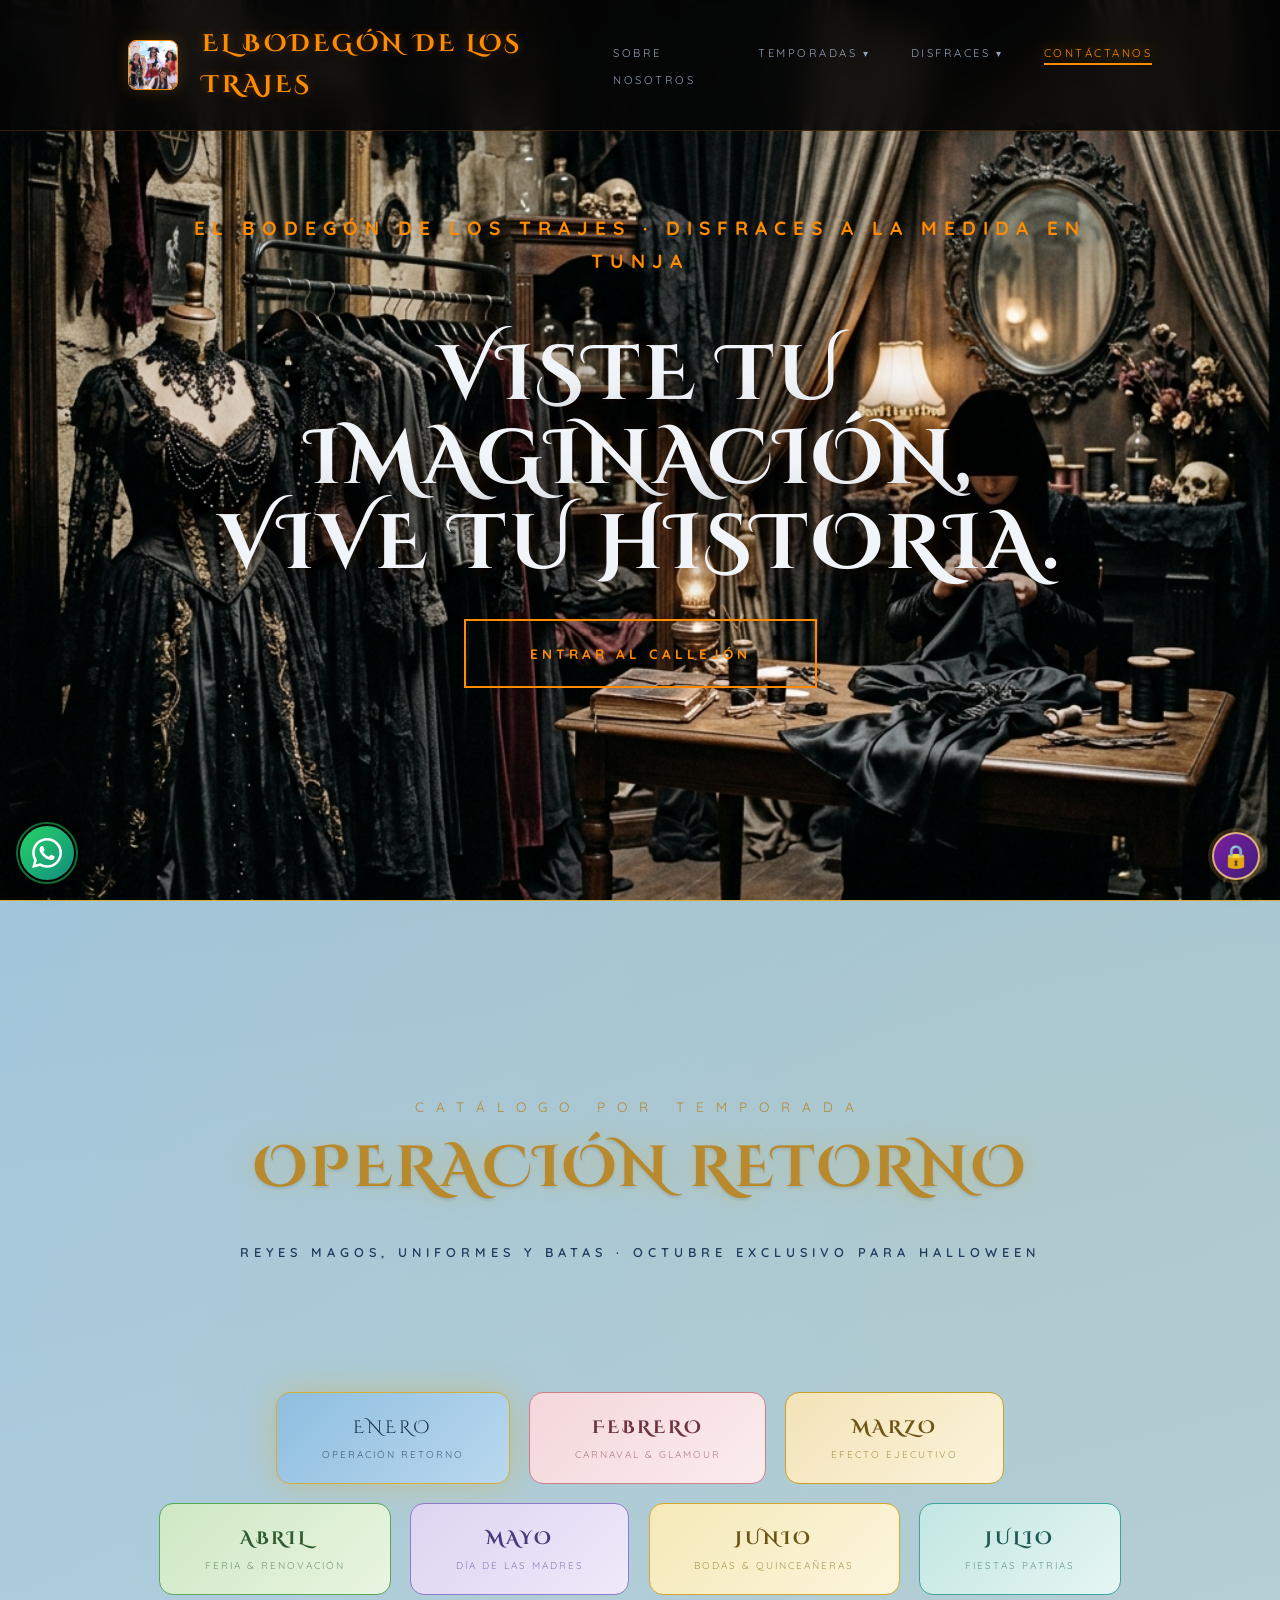
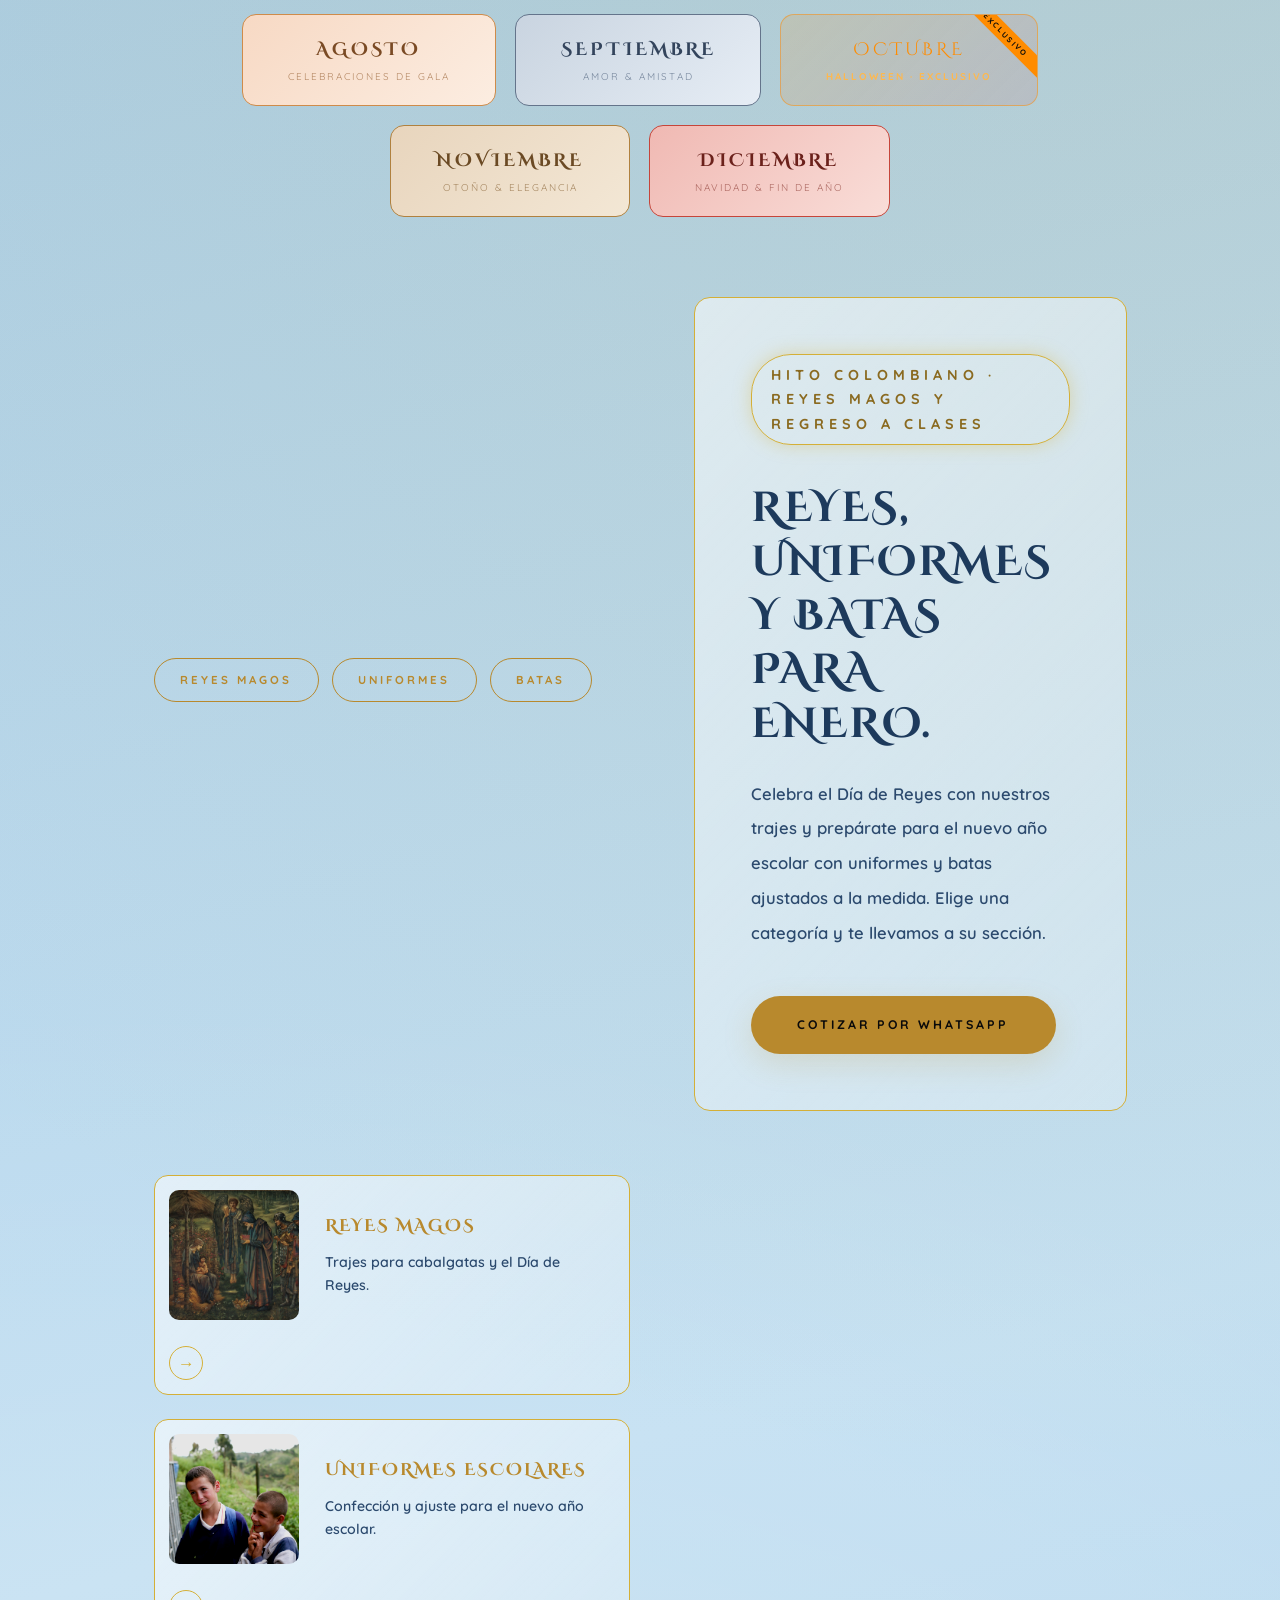
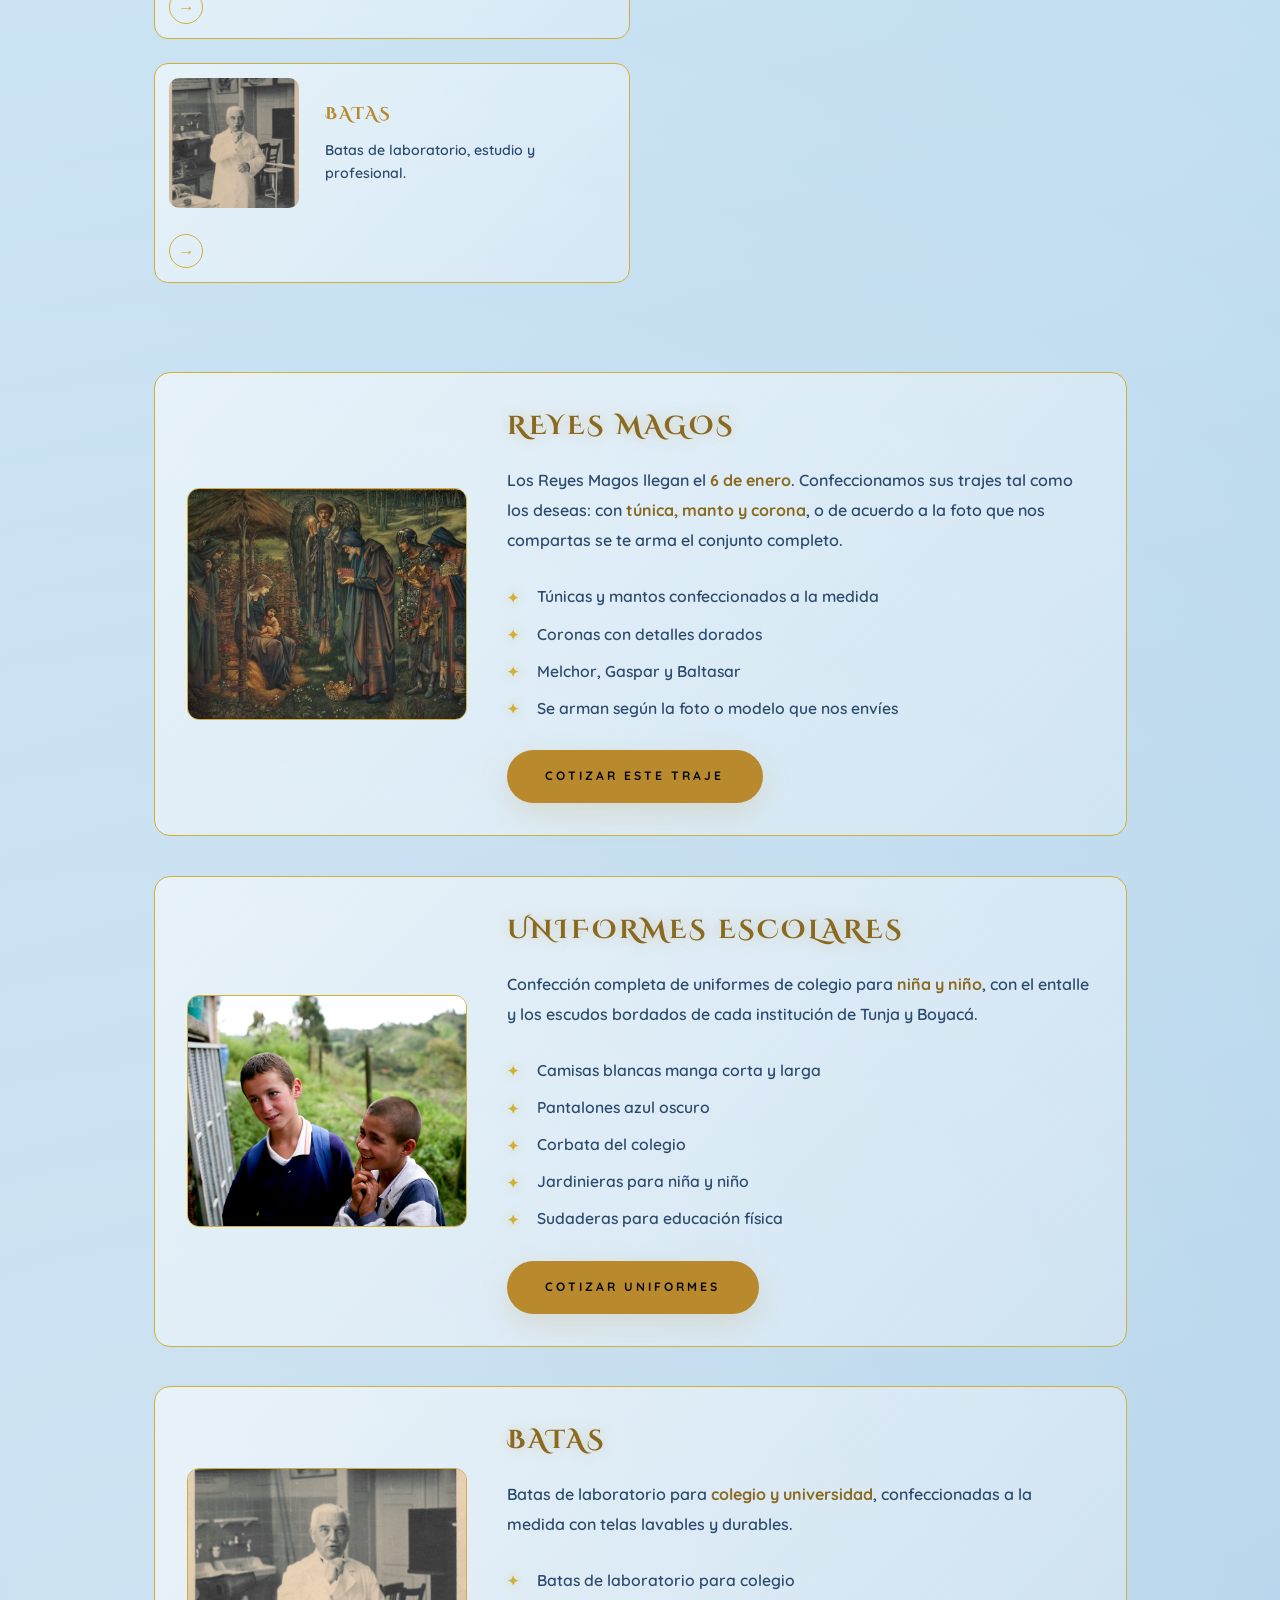
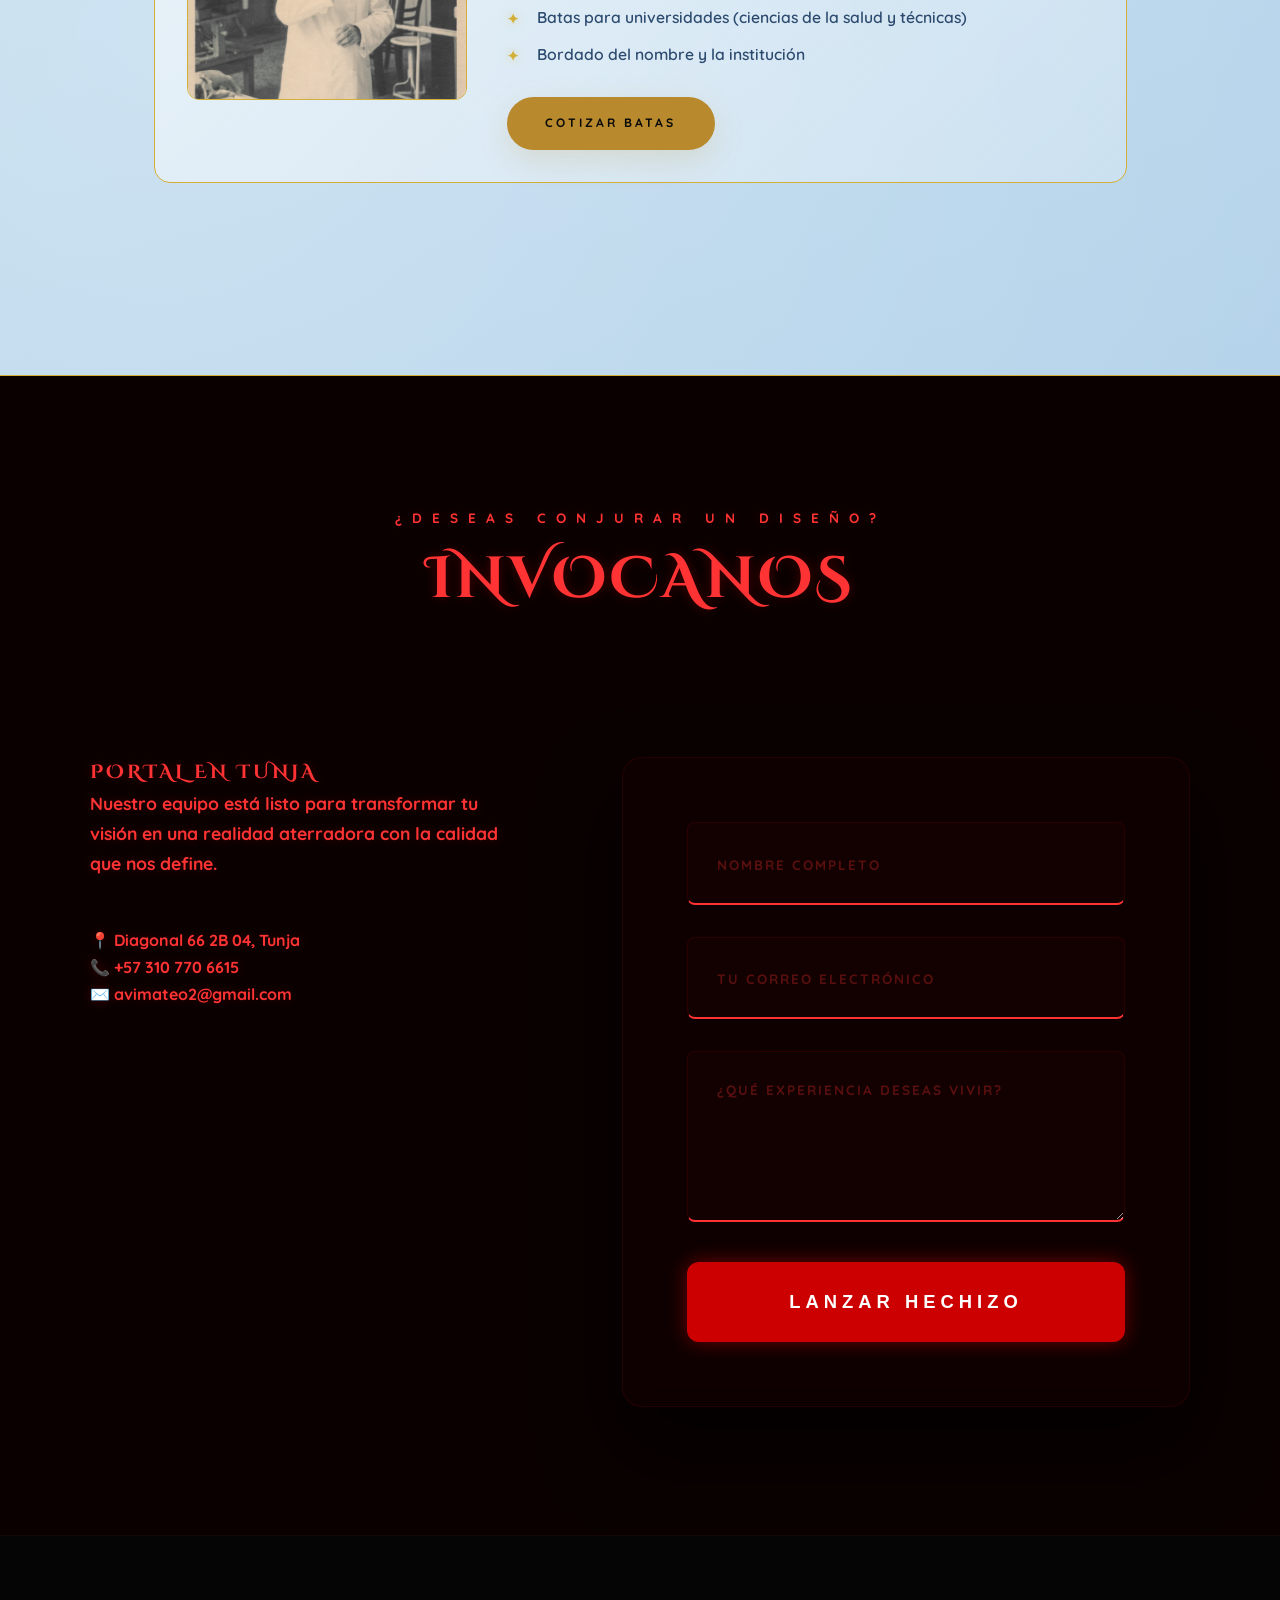
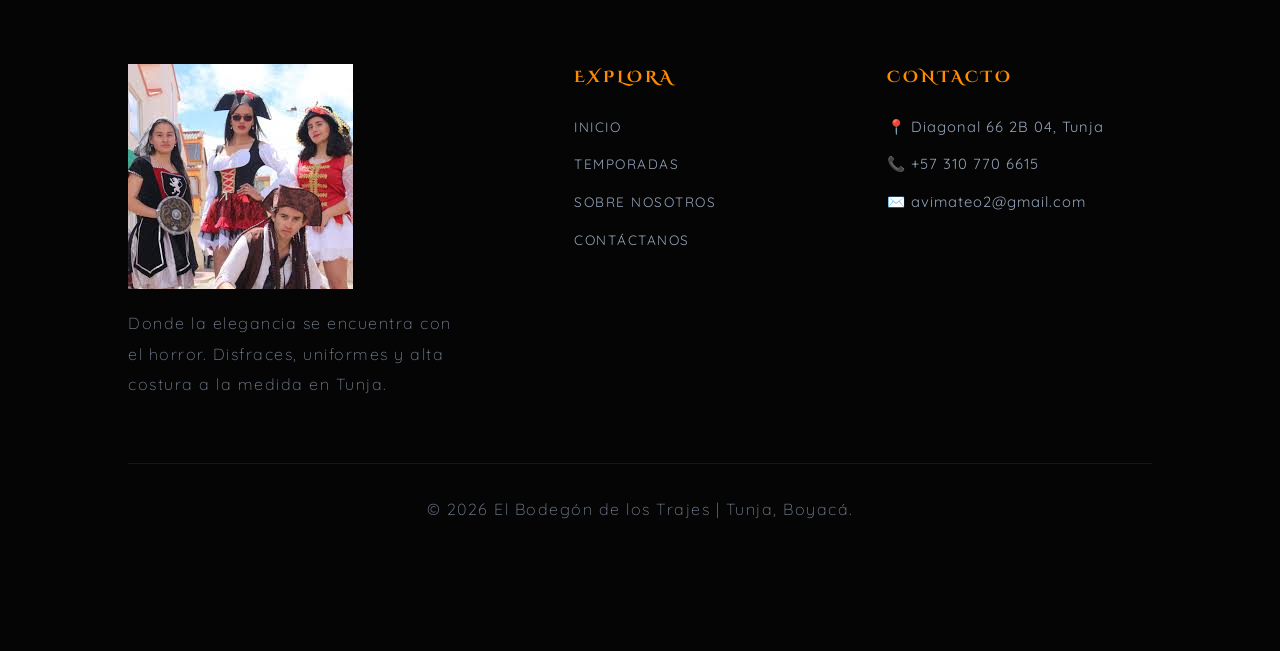
==== commit b74804e7: "Ajustes finales: SEO/OG, formulario a WhatsApp, footer profesional, Ken Burns en fondo, lazy-loading" ====
--- a/index.html
+++ b/index.html
@@ -4,10 +4,19 @@
 <head>
   <meta charset="UTF-8">
   <meta name="viewport" content="width=device-width, initial-scale=1.0">
-  <title>El Bodegón de los Trajes |  Terror en Tunja</title>
-  <meta name="description" content="Alta costura en disfraces de Halloween en Tunja. Colección exclusiva de terror y fantasía en Negro & Naranja.">
-  <meta name="keywords" content="disfraces tunja, halloween tunja, boutique terror, el bodegon de los trajes, disfraces infantiles, disfraces adultos">
+  <title>El Bodegón de los Trajes | Disfraces a la medida en Tunja</title>
+  <meta name="description" content="El Bodegón de los Trajes: alta costura en disfraces de Halloween, uniformes, batas, trajes de gala y vestidos a la medida en Tunja, Boyacá. Colección exclusiva de terror y elegancia.">
+  <meta name="keywords" content="disfraces tunja, halloween tunja, boutique terror, el bodegon de los trajes, disfraces infantiles, disfraces adultos, uniformes escolares, batas de laboratorio">
   <meta name="author" content="El Bodegón de los Trajes">
+  <meta name="theme-color" content="#050505">
+  <meta property="og:type" content="website">
+  <meta property="og:title" content="El Bodegón de los Trajes | Disfraces a la medida en Tunja">
+  <meta property="og:description" content="Alta costura en disfraces de Halloween, uniformes y trajes de gala a la medida en Tunja, Boyacá.">
+  <meta property="og:image" content="assets/img/logo.jpg">
+  <meta property="og:locale" content="es_CO">
+  <link rel="preconnect" href="https://fonts.googleapis.com">
+  <link rel="preconnect" href="https://fonts.gstatic.com" crossorigin>
+  <link href="https://fonts.googleapis.com/css2?family=Cinzel+Decorative:wght@400;700&family=Quicksand:wght@300;400;600&display=swap" rel="stylesheet">
   <link rel="stylesheet" href="css/style.css">
   <link rel="icon" href="assets/img/logo.jpg">
 </head>
@@ -16,7 +25,7 @@
   <header id="main-header">
     <div class="logo-container">
       <img src="assets/img/logo.jpg" alt="Logo Boutique Horror">
-      <h1> El Bodegón de los Trajes</h1>
+      <h1>El Bodegón de los Trajes</h1>
     </div>
     <nav id="main-nav" aria-label="Menú principal">
       <button class="menu-toggle" id="menu-toggle" aria-label="Abrir menú" aria-expanded="false">
@@ -62,7 +71,7 @@
 
   <section id="inicio" class="hero-horror">
     <div class="hero-box">
-      <p>El Bodegon de los trajes te treae los mejores disfrases para halloween • Tunja</p>
+      <p>El Bodegón de los Trajes · Disfraces a la medida en Tunja</p>
       <h2>Viste tu imaginación, vive tu historia.</h2>
       <a href="#temporadas" class="btn-haunted">Entrar al Callejón</a>
     </div>
@@ -158,7 +167,7 @@
 
         <div class="season-sub-sections">
           <section class="season-subsection" id="reyes-magos">
-            <div class="subsection-img"><img src="assets/img/reyes_magos.jpg" alt="Traje de Reyes Magos"></div>
+            <div class="subsection-img"><img loading="lazy" src="assets/img/reyes_magos.jpg" alt="Traje de Reyes Magos"></div>
             <div class="subsection-body">
               <h4>Reyes Magos</h4>
               <p>Los Reyes Magos llegan el <strong>6 de enero</strong>. Confeccionamos sus trajes tal como los deseas: con <strong>túnica, manto y corona</strong>, o de acuerdo a la foto que nos compartas se te arma el conjunto completo.</p>
@@ -173,7 +182,7 @@
           </section>
 
           <section class="season-subsection" id="uniformes">
-            <div class="subsection-img"><img src="assets/img/uniforme_colegio.jpg" alt="Uniformes escolares de colegio"></div>
+            <div class="subsection-img"><img loading="lazy" src="assets/img/uniforme_colegio.jpg" alt="Uniformes escolares de colegio"></div>
             <div class="subsection-body">
               <h4>Uniformes Escolares</h4>
               <p>Confección completa de uniformes de colegio para <strong>niña y niño</strong>, con el entalle y los escudos bordados de cada institución de Tunja y Boyacá.</p>
@@ -189,7 +198,7 @@
           </section>
 
           <section class="season-subsection" id="batas">
-            <div class="subsection-img"><img src="assets/img/bata_laboratorio.jpg" alt="Batas de laboratorio"></div>
+            <div class="subsection-img"><img loading="lazy" src="assets/img/bata_laboratorio.jpg" alt="Batas de laboratorio"></div>
             <div class="subsection-body">
               <h4>Batas</h4>
               <p>Batas de laboratorio para <strong>colegio y universidad</strong>, confeccionadas a la medida con telas lavables y durables.</p>
@@ -511,21 +520,21 @@
             <h5 class="catalog-group-title">Alquiler de Togas y Trajes para Grados</h5>
             <div class="grid-haunted">
               <div class="card-ghost">
-                <div class="img-ghost"><img src="https://www.graduacion.com/cdn/shop/products/82f951f873ce72ada8360d4e4b125862.jpg?v=1579938235" alt="Toga roja de grado"></div>
+                <div class="img-ghost"><img loading="lazy" src="https://www.graduacion.com/cdn/shop/products/82f951f873ce72ada8360d4e4b125862.jpg?v=1579938235" alt="Toga roja de grado"></div>
                 <div class="card-body-haunted">
                   <h3>Toga Roja para Grado</h3>
                   <p>Toga roja mate con birrete para niños y adultos, confeccionada a la medida para tu ceremonia de grado.</p>
                 </div>
               </div>
               <div class="card-ghost">
-                <div class="img-ghost"><img src="https://www.graduacion.com/cdn/shop/products/f932254c2000286e4f87c517fbd08622_bfa94108-8e6a-4d25-8bb6-2e42f3a2a012.jpg?v=1579938172" alt="Toga azul de grado"></div>
+                <div class="img-ghost"><img loading="lazy" src="https://www.graduacion.com/cdn/shop/products/f932254c2000286e4f87c517fbd08622_bfa94108-8e6a-4d25-8bb6-2e42f3a2a012.jpg?v=1579938172" alt="Toga azul de grado"></div>
                 <div class="card-body-haunted">
                   <h3>Toga Azul para Grado</h3>
                   <p>Toga azul brillante con birrete para colegios y universidades, alquilada y ajustada a tu talla.</p>
                 </div>
               </div>
               <div class="card-ghost">
-                <div class="img-ghost"><img src="https://www.graduacion.com/cdn/shop/products/12360e8204d820c7c0e0be625e707eb7.jpg?v=1579938235" alt="Toga ejecutiva de grado"></div>
+                <div class="img-ghost"><img loading="lazy" src="https://www.graduacion.com/cdn/shop/products/12360e8204d820c7c0e0be625e707eb7.jpg?v=1579938235" alt="Toga ejecutiva de grado"></div>
                 <div class="card-body-haunted">
                   <h3>Toga Ejecutiva</h3>
                   <p>Conjunto completo de toga y birrete de corte elegante para grados y clausuras formales de fin de año.</p>
@@ -536,49 +545,49 @@
             <h5 class="catalog-group-title">Alquiler de Bailes Típicos para Clausura</h5>
             <div class="grid-haunted">
               <div class="card-ghost">
-                <div class="img-ghost"><img src="https://antifazdisfracesbogota.com/wp-content/uploads/2023/09/cumbia-colombia-mujer-falda-amarilla-arandela-tricolor-blusa-campesina-antifaz-disfraces-bogota.jpg.jpg" alt="Traje típico de cumbia amarillo"></div>
+                <div class="img-ghost"><img loading="lazy" src="https://antifazdisfracesbogota.com/wp-content/uploads/2023/09/cumbia-colombia-mujer-falda-amarilla-arandela-tricolor-blusa-campesina-antifaz-disfraces-bogota.jpg.jpg" alt="Traje típico de cumbia amarillo"></div>
                 <div class="card-body-haunted">
                   <h3>Cumbia Colombiana</h3>
                   <p>Traje típico de cumbia con falda arandela tricolor para las clausuras de colegio y presentaciones folclóricas.</p>
                 </div>
               </div>
               <div class="card-ghost">
-                <div class="img-ghost img-ghost-centered"><img src="assets/img/ChatGPT%20Image%2013%20ago%202026%2C%2013_46_16.png" alt="Traje de pasillo fiestero"></div>
+                <div class="img-ghost img-ghost-centered"><img loading="lazy" src="assets/img/ChatGPT%20Image%2013%20ago%202026%2C%2013_46_16.png" alt="Traje de pasillo fiestero"></div>
                 <div class="card-body-haunted">
                   <h3>Pasillo Fiestero</h3>
                   <p>Traje para el baile del pasillo fiestero: falda y blusa de colores alegres con caída de vuelo, ideal para clausuras, festivales y presentaciones folclóricas. Se confecciona a la medida en El Bodegón.</p>
                 </div>
               </div>
               <div class="card-ghost">
-                <div class="img-ghost"><img src="https://latiendadelaempatia.com/cdn/shop/files/Trajetipicodecumbiaparamujerbailecolombiano_1800x1800.jpg?v=1721701664" alt="Traje típico para baile colombiano"></div>
+                <div class="img-ghost"><img loading="lazy" src="https://latiendadelaempatia.com/cdn/shop/files/Trajetipicodecumbiaparamujerbailecolombiano_1800x1800.jpg?v=1721701664" alt="Traje típico para baile colombiano"></div>
                 <div class="card-body-haunted">
                   <h3>Traje Típico para Baile</h3>
                   <p>Vestuario tradicional para bailes de clausura y presentaciones de fin de año, confeccionado en El Bodegón.</p>
                 </div>
               </div>
               <div class="card-ghost">
-                <div class="img-ghost"><img src="https://antifazdisfracesbogota.com/wp-content/uploads/2023/09/San-Juanero.jpg" alt="Traje de sanjuanero para mujer"></div>
+                <div class="img-ghost"><img loading="lazy" src="https://antifazdisfracesbogota.com/wp-content/uploads/2023/09/San-Juanero.jpg" alt="Traje de sanjuanero para mujer"></div>
                 <div class="card-body-haunted">
                   <h3>Sanjuanero Huilense</h3>
                   <p>Traje típico del bambuco sanjuanero con faldón de colores para las clausuras y festivales folclóricos del Huila.</p>
                 </div>
               </div>
               <div class="card-ghost">
-                <div class="img-ghost"><img src="https://antifazdisfracesbogota.com/wp-content/uploads/2023/09/traje-joropo-pareja.jpg" alt="Traje de joropo llanero para pareja"></div>
+                <div class="img-ghost"><img loading="lazy" src="https://antifazdisfracesbogota.com/wp-content/uploads/2023/09/traje-joropo-pareja.jpg" alt="Traje de joropo llanero para pareja"></div>
                 <div class="card-body-haunted">
                   <h3>Joropo Llanero</h3>
                   <p>Vestuario de joropo de los Llanos Orientales para parejas: liqui liqui y falda de polleras para tu baile de clausura.</p>
                 </div>
               </div>
               <div class="card-ghost">
-                <div class="img-ghost"><img src="https://antifazdisfracesbogota.com/wp-content/uploads/2023/09/Antifaz-Disfraces-Bogota-Bambuco-Pareja-Region-Andina.jpg" alt="Traje de bambuco para pareja"></div>
+                <div class="img-ghost"><img loading="lazy" src="https://antifazdisfracesbogota.com/wp-content/uploads/2023/09/Antifaz-Disfraces-Bogota-Bambuco-Pareja-Region-Andina.jpg" alt="Traje de bambuco para pareja"></div>
                 <div class="card-body-haunted">
                   <h3>Bambuco Andino</h3>
                   <p>Atuendo típico de la Región Andina para parejas, ideal para clausuras, festivales y muestras folclóricas de fin de año.</p>
                 </div>
               </div>
               <div class="card-ghost">
-                <div class="img-ghost"><img src="https://antifazdisfracesbogota.com/wp-content/uploads/2025/03/Pacifico-rojo-sombrero.jpg" alt="Traje típico del Pacífico colombiano"></div>
+                <div class="img-ghost"><img loading="lazy" src="https://antifazdisfracesbogota.com/wp-content/uploads/2025/03/Pacifico-rojo-sombrero.jpg" alt="Traje típico del Pacífico colombiano"></div>
                 <div class="card-body-haunted">
                   <h3>Pacífico · Currulao y Bullerengue</h3>
                   <p>Vestuario del Pacífico colombiano para bailes de currulao y bullerengue en clausuras y presentaciones escolares.</p>
@@ -589,42 +598,42 @@
             <h5 class="catalog-group-title">Trajes Elegantes para Prom y Grados · Hombre, Mujer y Niños</h5>
             <div class="grid-haunted">
               <div class="card-ghost">
-                <div class="img-ghost"><img src="https://www.elitetuxedo.com.mx/wp-content/uploads/2021/09/ETC_0059-cc-1-scaled.jpg" alt="Smoking elegante para hombre"></div>
+                <div class="img-ghost"><img loading="lazy" src="https://www.elitetuxedo.com.mx/wp-content/uploads/2021/09/ETC_0059-cc-1-scaled.jpg" alt="Smoking elegante para hombre"></div>
                 <div class="card-body-haunted">
                   <h3>Smoking para Hombre</h3>
                   <p>Esmoquin negro de corte tradicional para prom, grados y cenas de clausura, confeccionado a la medida.</p>
                 </div>
               </div>
               <div class="card-ghost">
-                <div class="img-ghost"><img src="https://www.elitetuxedo.com.mx/wp-content/uploads/2026/07/SMOK-BLUE.png" alt="Smoking para adolescente"></div>
+                <div class="img-ghost"><img loading="lazy" src="https://www.elitetuxedo.com.mx/wp-content/uploads/2026/07/SMOK-BLUE.png" alt="Smoking para adolescente"></div>
                 <div class="card-body-haunted">
                   <h3>Smoking para Adolescente</h3>
                   <p>Smoking azul juvenil para adolescentes en prom y grados, con ajuste moderno y a la medida.</p>
                 </div>
               </div>
               <div class="card-ghost">
-                <div class="img-ghost"><img src="https://ceremoniasanny.com/cdn/shop/files/traje-daltonceremonias-anny-4124966.jpg?v=1762482697&amp;width=533" alt="Traje elegante para niño"></div>
+                <div class="img-ghost"><img loading="lazy" src="https://ceremoniasanny.com/cdn/shop/files/traje-daltonceremonias-anny-4124966.jpg?v=1762482697&amp;width=533" alt="Traje elegante para niño"></div>
                 <div class="card-body-haunted">
                   <h3>Traje para Niño</h3>
                   <p>Traje elegante para niños en grados de kinder y clausuras, confeccionado a la medida en El Bodegón.</p>
                 </div>
               </div>
               <div class="card-ghost">
-                <div class="img-ghost"><img src="https://gerat.com.mx/cdn/shop/files/3411_mode_caf59852-63d0-46e9-88ad-fe475bb65017.jpg?v=1715724141" alt="Vestido de fiesta para mujer"></div>
+                <div class="img-ghost"><img loading="lazy" src="https://gerat.com.mx/cdn/shop/files/3411_mode_caf59852-63d0-46e9-88ad-fe475bb65017.jpg?v=1715724141" alt="Vestido de fiesta para mujer"></div>
                 <div class="card-body-haunted">
                   <h3>Vestido de Fiesta para Mujer</h3>
                   <p>Vestido largo elegante para mujer en prom, cenas de gala y clausuras, con corte a la medida.</p>
                 </div>
               </div>
               <div class="card-ghost">
-                <div class="img-ghost"><img src="https://www.princessly.com/cdn/shop/files/GreenSatinHighLowFormalGirlPartyDress_400x.jpg" alt="Vestido de fiesta para adolescente"></div>
+                <div class="img-ghost"><img loading="lazy" src="https://www.princessly.com/cdn/shop/files/GreenSatinHighLowFormalGirlPartyDress_400x.jpg" alt="Vestido de fiesta para adolescente"></div>
                 <div class="card-body-haunted">
                   <h3>Vestido para Adolescente</h3>
                   <p>Vestido de fiesta para adolescente en prom, bailes de grado y celebraciones de clausura.</p>
                 </div>
               </div>
               <div class="card-ghost">
-                <div class="img-ghost"><img src="https://www.princessly.com/cdn/shop/files/NavyBlueFlowerGirlDress-0031_800x.jpg" alt="Vestido de fiesta para niña"></div>
+                <div class="img-ghost"><img loading="lazy" src="https://www.princessly.com/cdn/shop/files/NavyBlueFlowerGirlDress-0031_800x.jpg" alt="Vestido de fiesta para niña"></div>
                 <div class="card-body-haunted">
                   <h3>Vestido para Niña</h3>
                   <p>Vestido de gala para niñas en graduaciones de kinder, primaria y presentaciones de fin de año.</p>
@@ -675,42 +684,42 @@
             <h5 class="catalog-group-title">Trajes Elegantes para Grados y Clausuras · Niños y Adultos</h5>
             <div class="grid-haunted">
               <div class="card-ghost">
-                <div class="img-ghost"><img src="https://www.elitetuxedo.com.mx/wp-content/uploads/2021/09/ETC_0059-cc-scaled.jpg" alt="Smoking para grado"></div>
+                <div class="img-ghost"><img loading="lazy" src="https://www.elitetuxedo.com.mx/wp-content/uploads/2021/09/ETC_0059-cc-scaled.jpg" alt="Smoking para grado"></div>
                 <div class="card-body-haunted">
                   <h3>Smoking de Gala</h3>
                   <p>Esmoquin clásico para niños y adultos en grados, clausuras y celebraciones de fin de año.</p>
                 </div>
               </div>
               <div class="card-ghost">
-                <div class="img-ghost"><img src="https://mimetikbcn.com/cdn/shop/products/p_2_0_4_0_2040-Teal-long-dress-maxi-dress-bridesmaid-dress-turquoise-party-dress-turquoise-bridesmaid-dresses-feminine-party-long-dress-e_1024x.jpg?v=1754044322" alt="Vestido de fiesta para grado"></div>
+                <div class="img-ghost"><img loading="lazy" src="https://mimetikbcn.com/cdn/shop/products/p_2_0_4_0_2040-Teal-long-dress-maxi-dress-bridesmaid-dress-turquoise-party-dress-turquoise-bridesmaid-dresses-feminine-party-long-dress-e_1024x.jpg?v=1754044322" alt="Vestido de fiesta para grado"></div>
                 <div class="card-body-haunted">
                   <h3>Vestido de Fiesta</h3>
                   <p>Vestido largo elegante para niñas y mujeres en clausuras, bailes de grado y cenas de fin de año.</p>
                 </div>
               </div>
               <div class="card-ghost">
-                <div class="img-ghost"><img src="https://lalapita.com/wp-content/uploads/2025/05/986-vestido-rosa-largo-dama-honor-palo-de-rosa-largo-de-mujer.webp" alt="Vestido de gala de fin de año"></div>
+                <div class="img-ghost"><img loading="lazy" src="https://lalapita.com/wp-content/uploads/2025/05/986-vestido-rosa-largo-dama-honor-palo-de-rosa-largo-de-mujer.webp" alt="Vestido de gala de fin de año"></div>
                 <div class="card-body-haunted">
                   <h3>Vestido de Gala</h3>
                   <p>Atuendo de alto corte para niñas y mujeres en despedidas, bailes y clausuras en el salón de eventos.</p>
                 </div>
               </div>
               <div class="card-ghost">
-                <div class="img-ghost"><img src="https://ceremoniasanny.com/cdn/shop/files/traje-daltonceremonias-anny-4124966.jpg?v=1762482697&amp;width=533" alt="Traje formal para niño"></div>
+                <div class="img-ghost"><img loading="lazy" src="https://ceremoniasanny.com/cdn/shop/files/traje-daltonceremonias-anny-4124966.jpg?v=1762482697&amp;width=533" alt="Traje formal para niño"></div>
                 <div class="card-body-haunted">
                   <h3>Traje de Niño</h3>
                   <p>Traje elegante para niños en grados de kinder y clausuras, confeccionado a la medida.</p>
                 </div>
               </div>
               <div class="card-ghost">
-                <div class="img-ghost"><img src="https://ceremoniasanny.com/cdn/shop/files/Vestidorosagraduacion.jpg?v=1775154789&amp;width=533" alt="Vestido de graduación para niña"></div>
+                <div class="img-ghost"><img loading="lazy" src="https://ceremoniasanny.com/cdn/shop/files/Vestidorosagraduacion.jpg?v=1775154789&amp;width=533" alt="Vestido de graduación para niña"></div>
                 <div class="card-body-haunted">
                   <h3>Vestido de Niña</h3>
                   <p>Vestido de fiesta para niñas en graduaciones de kinder y primaria, con diseño a la medida.</p>
                 </div>
               </div>
               <div class="card-ghost">
-                <div class="img-ghost"><img src="https://ceremoniasanny.com/cdn/shop/files/Vestido_unicornio_5.jpg?v=1775156375&amp;width=533" alt="Vestido de princesa para niña"></div>
+                <div class="img-ghost"><img loading="lazy" src="https://ceremoniasanny.com/cdn/shop/files/Vestido_unicornio_5.jpg?v=1775156375&amp;width=533" alt="Vestido de princesa para niña"></div>
                 <div class="card-body-haunted">
                   <h3>Vestido de Princesa</h3>
                   <p>Vestido de presentación para niñas en clausuras y eventos de fin de año, con detalle de unicornio.</p>
@@ -721,63 +730,63 @@
             <h5 class="catalog-group-title">Disfraces Navideños</h5>
             <div class="grid-haunted">
               <div class="card-ghost">
-                <div class="img-ghost"><img src="https://www.disfracesjarana.com/cdn/shop/files/disfraz-de-papa_noel-deluxe-para-hombre.jpg?v=1711486583&amp;width=1200" alt="Papá Noel"></div>
+                <div class="img-ghost"><img loading="lazy" src="https://www.disfracesjarana.com/cdn/shop/files/disfraz-de-papa_noel-deluxe-para-hombre.jpg?v=1711486583&amp;width=1200" alt="Papá Noel"></div>
                 <div class="card-body-haunted">
                   <h3>Papá Noel</h3>
                   <p>Traje clásico rojo con barba y gorro para alegrar la navidad.</p>
                 </div>
               </div>
               <div class="card-ghost">
-                <div class="img-ghost"><img src="https://www.disfracesjarana.com/cdn/shop/files/disfraz-de-elfo-de-papa-noel-para-nino.jpg?v=1711644363&amp;width=1500" alt="Duende navideño"></div>
+                <div class="img-ghost"><img loading="lazy" src="https://www.disfracesjarana.com/cdn/shop/files/disfraz-de-elfo-de-papa-noel-para-nino.jpg?v=1711644363&amp;width=1500" alt="Duende navideño"></div>
                 <div class="card-body-haunted">
                   <h3>Duende Navideño</h3>
                   <p>El ayudante más travieso del taller de Santa.</p>
                 </div>
               </div>
               <div class="card-ghost">
-                <div class="img-ghost"><img src="https://disfracestorrente.com/146248-home_default/disfraz-de-reno.jpg" alt="Reno Rodolfo"></div>
+                <div class="img-ghost"><img loading="lazy" src="https://disfracestorrente.com/146248-home_default/disfraz-de-reno.jpg" alt="Reno Rodolfo"></div>
                 <div class="card-body-haunted">
                   <h3>Reno Rodolfo</h3>
                   <p>El reno de la nariz roja que guía el trineo mágico.</p>
                 </div>
               </div>
               <div class="card-ghost">
-                <div class="img-ghost"><img src="https://correos-market.ams3.cdn.digitaloceanspaces.com/prod-new/uploads/correos-marketplace-shop/1/product/35619-f4lpvvob-disfraz-de-arbol-de-navidad-para-ninos-1.jpg" alt="Árbol de navidad"></div>
+                <div class="img-ghost"><img loading="lazy" src="https://correos-market.ams3.cdn.digitaloceanspaces.com/prod-new/uploads/correos-marketplace-shop/1/product/35619-f4lpvvob-disfraz-de-arbol-de-navidad-para-ninos-1.jpg" alt="Árbol de navidad"></div>
                 <div class="card-body-haunted">
                   <h3>Árbol de Navidad</h3>
                   <p>Disfraz de árbol decorado para posadas y eventos.</p>
                 </div>
               </div>
               <div class="card-ghost">
-                <div class="img-ghost"><img src="https://mercadisfraces.es/cdn/shop/files/disfraz-angel-bebe_1024x.webp" alt="Ángel de navidad"></div>
+                <div class="img-ghost"><img loading="lazy" src="https://mercadisfraces.es/cdn/shop/files/disfraz-angel-bebe_1024x.webp" alt="Ángel de navidad"></div>
                 <div class="card-body-haunted">
                   <h3>Ángel de Navidad</h3>
                   <p>Alas blancas y aureola dorada para anunciar la época.</p>
                 </div>
               </div>
               <div class="card-ghost">
-                <div class="img-ghost"><img src="https://www.casangel.com/axos/imagenes/by03065-disfraz-muneco-nieve-infantil-1.jpg" alt="Muñeco de nieve"></div>
+                <div class="img-ghost"><img loading="lazy" src="https://www.casangel.com/axos/imagenes/by03065-disfraz-muneco-nieve-infantil-1.jpg" alt="Muñeco de nieve"></div>
                 <div class="card-body-haunted">
                   <h3>Muñeco de Nieve</h3>
                   <p>Frosty listo para decorar las fiestas en familia.</p>
                 </div>
               </div>
               <div class="card-ghost">
-                <div class="img-ghost"><img src="https://www.disfracesjarana.com/cdn/shop/files/disfraz-de-galleta-de-jengibre-para-nino.jpg?v=1711492225&amp;width=1500" alt="Galleta de jengibre"></div>
+                <div class="img-ghost"><img loading="lazy" src="https://www.disfracesjarana.com/cdn/shop/files/disfraz-de-galleta-de-jengibre-para-nino.jpg?v=1711492225&amp;width=1500" alt="Galleta de jengibre"></div>
                 <div class="card-body-haunted">
                   <h3>Galleta de Jengibre</h3>
                   <p>Dulce navideño con detalles de azúcar glas.</p>
                 </div>
               </div>
               <div class="card-ghost">
-                <div class="img-ghost"><img src="https://www.disfracesjarana.com/cdn/shop/files/disfraz-de-estrella-de-navidad-para-nino.jpg?width=1500" alt="Estrella de Belén"></div>
+                <div class="img-ghost"><img loading="lazy" src="https://www.disfracesjarana.com/cdn/shop/files/disfraz-de-estrella-de-navidad-para-nino.jpg?width=1500" alt="Estrella de Belén"></div>
                 <div class="card-body-haunted">
                   <h3>Estrella de Belén</h3>
                   <p>Brilla en lo alto de tu celebración navideña.</p>
                 </div>
               </div>
               <div class="card-ghost">
-                <div class="img-ghost"><img src="https://www.disfracessimon.com/cdn/shop/files/disfraz-de-duende-grunon-de-navidad-verde-para-nino-230641.jpg?v=1751449960" alt="Grinch navideño"></div>
+                <div class="img-ghost"><img loading="lazy" src="https://www.disfracessimon.com/cdn/shop/files/disfraz-de-duende-grunon-de-navidad-verde-para-nino-230641.jpg?v=1751449960" alt="Grinch navideño"></div>
                 <div class="card-body-haunted">
                   <h3>El Grinch</h3>
                   <p>El gruñón más querido de la navidad, verde y peludo.</p>
@@ -800,7 +809,7 @@
       <article class="season-panel" data-panel="octubre" role="tabpanel">
         <div class="halloween-landing" id="halloween-landing">
           <span class="season-milestone">Temporada de Halloween · Exclusivo</span>
-          <h3 class="halloween-landing-title">El Bodegon de los trajes te treae los mejores disfrases para halloween <span>•</span> Tunja</h3>
+          <h3 class="halloween-landing-title">El Bodegón de los Trajes te trae los mejores disfraces para <span>Halloween</span> · Tunja</h3>
           <p class="halloween-landing-sub">Viste tu imaginación, vive tu historia.</p>
           <button class="btn-haunted" id="entrar-callejon" type="button">Entrar al Callejón</button>
         </div>
@@ -846,7 +855,7 @@
             <span class="season-catalog-tag">El Taller de Sombras</span>
             <h4>Nuestra Esencia</h4>
             <div class="essence-cover">
-              <img src="assets/img/horror_bg.png" alt="Portada El Bodegón de los Trajes">
+              <img loading="lazy" src="assets/img/horror_bg.png" alt="Portada El Bodegón de los Trajes">
             </div>
             <h3 class="essence-heading">Pasión por la creatividad y elegancia</h3>
             <p class="essence-lead">En lo más profundo de <strong>El Bodegón de los Trajes</strong>,
@@ -872,70 +881,70 @@
             <h4>Colección Infantil</h4>
             <div class="grid-haunted">
               <div class="card-ghost">
-                <div class="img-ghost"><img src="assets/img/descarg6.jpg" alt="Costume"></div>
+                <div class="img-ghost"><img loading="lazy" src="assets/img/descarg6.jpg" alt="Costume"></div>
                 <div class="card-body-haunted">
                   <h3>Capitana Marvel</h3>
                   <p>Valiente guerrera de la noche.</p>
                 </div>
               </div>
               <div class="card-ghost">
-                <div class="img-ghost"><img src="assets/img/descarga7.jpg" alt="Costume"></div>
+                <div class="img-ghost"><img loading="lazy" src="assets/img/descarga7.jpg" alt="Costume"></div>
                 <div class="card-body-haunted">
                   <h3>Thor Odinson</h3>
                   <p>El poder del rayo en sus manos.</p>
                 </div>
               </div>
               <div class="card-ghost">
-                <div class="img-ghost"><img src="assets/img/ima18.jpg" alt="Costume"></div>
+                <div class="img-ghost"><img loading="lazy" src="assets/img/ima18.jpg" alt="Costume"></div>
                 <div class="card-body-haunted">
                   <h3>Blanca Nieves</h3>
                   <p>Cuentos clásicos con un toque místico.</p>
                 </div>
               </div>
               <div class="card-ghost">
-                <div class="img-ghost"><img src="assets/img/img19.jpg" alt="Costume"></div>
+                <div class="img-ghost"><img loading="lazy" src="assets/img/img19.jpg" alt="Costume"></div>
                 <div class="card-body-haunted">
                   <h3>Bella</h3>
                   <p>Encanto real y detallado de gala.</p>
                 </div>
               </div>
               <div class="card-ghost">
-                <div class="img-ghost"><img src="assets/img/img20.jpg" alt="Costume"></div>
+                <div class="img-ghost"><img loading="lazy" src="assets/img/img20.jpg" alt="Costume"></div>
                 <div class="card-body-haunted">
                   <h3>Mérida (Valiente)</h3>
                   <p>Aventura y tradición escocesa.</p>
                 </div>
               </div>
               <div class="card-ghost">
-                <div class="img-ghost"><img src="assets/img/er.jpg" alt="Costume"></div>
+                <div class="img-ghost"><img loading="lazy" src="assets/img/er.jpg" alt="Costume"></div>
                 <div class="card-body-haunted">
                   <h3>Elsa y Ana (Frozen)</h3>
                   <p>Magia blanca en la oscuridad.</p>
                 </div>
               </div>
               <div class="card-ghost">
-                <div class="img-ghost"><img src="assets/img/images 8.jpg" alt="Costume"></div>
+                <div class="img-ghost"><img loading="lazy" src="assets/img/images 8.jpg" alt="Costume"></div>
                 <div class="card-body-haunted">
                   <h3>Traje Cuántico (Marvel)</h3>
                   <p>Especialista en viajes por el tiempo.</p>
                 </div>
               </div>
               <div class="card-ghost">
-                <div class="img-ghost"><img src="assets/img/images 9.jpg" alt="Costume"></div>
+                <div class="img-ghost"><img loading="lazy" src="assets/img/images 9.jpg" alt="Costume"></div>
                 <div class="card-body-haunted">
                   <h3>Pantera Negra (M'Baku style)</h3>
                   <p>La fuerza letal de Wakanda.</p>
                 </div>
               </div>
               <div class="card-ghost">
-                <div class="img-ghost"><img src="assets/img/imagen 3.jpg" alt="Costume"></div>
+                <div class="img-ghost"><img loading="lazy" src="assets/img/imagen 3.jpg" alt="Costume"></div>
                 <div class="card-body-haunted">
                   <h3>Especialista Médico</h3>
                   <p>Realismo técnico y fantasía profesional infantil.</p>
                 </div>
               </div>
               <div class="card-ghost">
-                <div class="img-ghost"><img src="assets/img/images.jpg" alt="Costume"></div>
+                <div class="img-ghost"><img loading="lazy" src="assets/img/images.jpg" alt="Costume"></div>
                 <div class="card-body-haunted">
                   <h3>Oficial de Policía</h3>
                   <p>La ley del silencio y el castigo infantil.</p>
@@ -949,49 +958,49 @@
             <h4>Colección Juvenil</h4>
             <div class="grid-haunted">
               <div class="card-ghost">
-                <div class="img-ghost"><img src="assets/img/ima21.jpg" alt="Costume"></div>
+                <div class="img-ghost"><img loading="lazy" src="assets/img/ima21.jpg" alt="Costume"></div>
                 <div class="card-body-haunted">
                   <h3>Art the Clown</h3>
                   <p>El terror silente de Terrifier.</p>
                 </div>
               </div>
               <div class="card-ghost">
-                <div class="img-ghost"><img src="assets/img/images (12.jpg" alt="Costume"></div>
+                <div class="img-ghost"><img loading="lazy" src="assets/img/images (12.jpg" alt="Costume"></div>
                 <div class="card-body-haunted">
                   <h3>The Joker</h3>
                   <p>Bromas del más allá y caos total.</p>
                 </div>
               </div>
               <div class="card-ghost">
-                <div class="img-ghost"><img src="assets/img/images 10.jpg" alt="Costume"></div>
+                <div class="img-ghost"><img loading="lazy" src="assets/img/images 10.jpg" alt="Costume"></div>
                 <div class="card-body-haunted">
                   <h3>Deadpool</h3>
                   <p>El mercenario bocazas con estilo único.</p>
                 </div>
               </div>
               <div class="card-ghost">
-                <div class="img-ghost"><img src="assets/img/jr.jpg" alt="Costume"></div>
+                <div class="img-ghost"><img loading="lazy" src="assets/img/jr.jpg" alt="Costume"></div>
                 <div class="card-body-haunted">
                   <h3>La Monja (Valak)</h3>
                   <p>Misterios velados y sombras pesadas.</p>
                 </div>
               </div>
               <div class="card-ghost">
-                <div class="img-ghost"><img src="assets/img/jr2.jpg" alt="Costume"></div>
+                <div class="img-ghost"><img loading="lazy" src="assets/img/jr2.jpg" alt="Costume"></div>
                 <div class="card-body-haunted">
                   <h3>Pennywise Terror</h3>
                   <p>Artesanía en el miedo puro.</p>
                 </div>
               </div>
               <div class="card-ghost">
-                <div class="img-ghost"><img src="assets/img/img14.jpg" alt="Costume"></div>
+                <div class="img-ghost"><img loading="lazy" src="assets/img/img14.jpg" alt="Costume"></div>
                 <div class="card-body-haunted">
                   <h3>Zenitsu Agatsuma</h3>
                   <p>El rayo de Demon Slayer con gran detalle.</p>
                 </div>
               </div>
               <div class="card-ghost">
-                <div class="img-ghost"><img src="assets/img/img13.jpg" alt="Costume"></div>
+                <div class="img-ghost"><img loading="lazy" src="assets/img/img13.jpg" alt="Costume"></div>
                 <div class="card-body-haunted">
                   <h3>Capitana Marvel</h3>
                   <p>Poder cósmico en traje de gala.</p>
@@ -1005,21 +1014,21 @@
             <h4>Colección Adultos</h4>
             <div class="grid-haunted">
               <div class="card-ghost">
-                <div class="img-ghost"><img src="assets/img/descarga5.jpg" alt="Costume"></div>
+                <div class="img-ghost"><img loading="lazy" src="assets/img/descarga5.jpg" alt="Costume"></div>
                 <div class="card-body-haunted">
                   <h3>El Sombrerero Loco</h3>
                   <p>Elegancia caótica del País de las Maravillas.</p>
                 </div>
               </div>
               <div class="card-ghost">
-                <div class="img-ghost"><img src="assets/img/descarga4.jpg" alt="Costume"></div>
+                <div class="img-ghost"><img loading="lazy" src="assets/img/descarga4.jpg" alt="Costume"></div>
                 <div class="card-body-haunted">
                   <h3>Director Orquesta</h3>
                   <p>Sinfonía oscura en corte clásico.</p>
                 </div>
               </div>
               <div class="card-ghost">
-                <div class="img-ghost"><img src="assets/img/img17.jpg" alt="Costume"></div>
+                <div class="img-ghost"><img loading="lazy" src="assets/img/img17.jpg" alt="Costume"></div>
                 <div class="card-body-haunted">
                   <h3>Graduado / Toga</h3>
                   <p>Elegancia académica para celebraciones.</p>
@@ -1054,9 +1063,9 @@
       </div>
       <div class="contact-form-container">
         <form id="contact-form">
-          <input type="text" placeholder="NOMBRE COMPLETO" required>
-          <input type="email" placeholder="TU CORREO ELECTRÓNICO" required>
-          <textarea rows="5" placeholder="¿QUÉ EXPERIENCIA DESEAS VIVIR?" required></textarea>
+          <input type="text" name="nombre" placeholder="NOMBRE COMPLETO" required aria-label="Nombre completo">
+          <input type="email" name="correo" placeholder="TU CORREO ELECTRÓNICO" required aria-label="Correo electrónico">
+          <textarea name="mensaje" rows="5" placeholder="¿QUÉ EXPERIENCIA DESEAS VIVIR?" required aria-label="Mensaje"></textarea>
           <button type="submit" class="submit-btn">Lanzar Hechizo</button>
         </form>
       </div>
@@ -1064,11 +1073,34 @@
   </section>
 
   <footer>
-    <div class="footer-logo-wrapper">
-      <img src="assets/img/logo.jpg" alt="Logo de la Tienda">
+    <div class="footer-grid">
+      <div class="footer-col footer-brand">
+        <div class="footer-logo-wrapper">
+          <img src="assets/img/logo.jpg" alt="Logo de la Tienda">
+        </div>
+        <p>Donde la elegancia se encuentra con el horror. Disfraces, uniformes y alta costura a la medida en Tunja.</p>
+      </div>
+      <nav class="footer-col" aria-label="Enlaces rápidos">
+        <h4>Explora</h4>
+        <ul>
+          <li><a href="#inicio">Inicio</a></li>
+          <li><a href="#temporadas">Temporadas</a></li>
+          <li><a href="#nosotros" data-tab="octubre">Sobre Nosotros</a></li>
+          <li><a href="#contacto">Contáctanos</a></li>
+        </ul>
+      </nav>
+      <div class="footer-col">
+        <h4>Contacto</h4>
+        <ul>
+          <li>📍 Diagonal 66 2B 04, Tunja</li>
+          <li>📞 +57 310 770 6615</li>
+          <li>✉️ avimateo2@gmail.com</li>
+        </ul>
+      </div>
     </div>
-    <p>&copy; 2026 El Bodegón de los Trajes | Tunja, Boyacá.</p>
-    <p>Donde la elegancia se encuentra con el horror.</p>
+    <div class="footer-bottom">
+      <p>&copy; 2026 El Bodegón de los Trajes | Tunja, Boyacá.</p>
+    </div>
   </footer>
 
   <script>
@@ -1079,11 +1111,16 @@
       else header.classList.remove('scrolled');
     }
 
-    // Feedback
+    // Feedback: envía el mensaje directo a WhatsApp
     document.getElementById('contact-form').onsubmit = (e) => {
       e.preventDefault();
-      alert('¡Conjuro lanzado! Verificaremos nuestras calderas y te responderemos pronto.');
-      e.target.reset();
+      const f = e.target;
+      const nombre = f.nombre.value.trim();
+      const correo = f.correo.value.trim();
+      const mensaje = f.mensaje.value.trim();
+      const text = 'Hola El Bodegón de los Trajes, soy ' + nombre + ' (' + correo + ').\n' + mensaje;
+      window.open('https://wa.me/573107706615?text=' + encodeURIComponent(text), '_blank', 'noopener');
+      f.reset();
     }
 
     // Season Tabs
@@ -1262,6 +1299,26 @@
     document.addEventListener('keydown', (e) => {
       if (e.key === 'Escape') closeLightbox();
     });
+
+    // Reveal al hacer scroll (respetando prefers-reduced-motion)
+    const revealTargets = document.querySelectorAll(
+      '.section-head, .card-ghost, .season-catalog, .season-subsection, .season-hero, .season-item, .contact-card, .contact-form-container, .footer-col'
+    );
+    if ('IntersectionObserver' in window) {
+      revealTargets.forEach((el, i) => {
+        el.classList.add('reveal');
+        el.style.setProperty('--d', ((i % 6) * 90) + 'ms');
+      });
+      const revealObserver = new IntersectionObserver((entries) => {
+        entries.forEach((entry) => {
+          if (entry.isIntersecting) {
+            entry.target.classList.add('is-revealed');
+            revealObserver.unobserve(entry.target);
+          }
+        });
+      }, { threshold: 0.1, rootMargin: '0px 0px -40px 0px' });
+      revealTargets.forEach((el) => revealObserver.observe(el));
+    }
   </script>
   <script src="data/admin-content.json"></script>
   <script src="js/admin.js"></script>
--- a/css/style.css
+++ b/css/style.css
@@ -1,5 +1,3 @@
-@import url('https://fonts.googleapis.com/css2?family=Cinzel+Decorative:wght@400;700&family=Quicksand:wght@300;400;600&display=swap');
-
 :root {
   --pure-black: #050505;
   --soft-black: #0c0c0c;
@@ -132,22 +130,33 @@
   align-items: center;
   justify-content: center;
   text-align: center;
-  background: linear-gradient(rgba(0, 0, 0, 0.45), rgba(5, 5, 5, 1)), url('../assets/img/horror_bg.png');
-  background-size: cover;
-  background-position: center;
-  background-attachment: fixed;
+  background: linear-gradient(rgba(0, 0, 0, 0.45), rgba(5, 5, 5, 1));
   position: relative;
   overflow: hidden;
-  animation: heroPulse 10s ease-in-out infinite alternate;
-}
-
-@keyframes heroPulse {
+}
+
+.hero-horror::before {
+  content: '';
+  position: absolute;
+  inset: 0;
+  z-index: 0;
+  background: url('../assets/img/horror_bg.png') center / cover no-repeat;
+  animation: heroKenBurns 20s ease-in-out infinite alternate;
+  will-change: transform;
+}
+
+.hero-horror > * {
+  position: relative;
+  z-index: 1;
+}
+
+@keyframes heroKenBurns {
   0% {
-    transform: scale(1);
+    transform: scale(1.02);
   }
 
   100% {
-    transform: scale(1.05);
+    transform: scale(1.12);
   }
 }
 
@@ -913,7 +922,8 @@
 }
 
 /* MENU DE NAVEGACIÓN DENTRO DE CADA TEMPORADA */
-.season-quick-nav {  display: flex;
+.season-quick-nav {
+  display: flex;
   justify-content: center;
   align-items: center;
   gap: 0.8rem;
@@ -2925,3 +2935,170 @@
   .season-tab { padding: 0.75rem 0.95rem; font-size: 0.78rem; }
   .season-tab-exclusive::before { right: -38px; }
 }
+
+/* ===== TOQUES FINALES PROFESIONALES ===== */
+
+/* Selección de texto */
+::selection {
+  background: var(--halloween-primary);
+  color: #0a0a0a;
+}
+
+/* Barra de desplazamiento */
+html {
+  scrollbar-width: thin;
+  scrollbar-color: #b8860b #0c0c0c;
+}
+
+::-webkit-scrollbar {
+  width: 12px;
+  height: 12px;
+}
+
+::-webkit-scrollbar-track {
+  background: #0c0c0c;
+}
+
+::-webkit-scrollbar-thumb {
+  background: linear-gradient(180deg, #b8860b, #ff8c00);
+  border-radius: 8px;
+  border: 3px solid #0c0c0c;
+}
+
+::-webkit-scrollbar-thumb:hover {
+  background: linear-gradient(180deg, #ff8c00, #ffa500);
+}
+
+/* Enfoque visible para accesibilidad */
+a:focus-visible,
+button:focus-visible,
+input:focus-visible,
+textarea:focus-visible,
+[tabindex]:focus-visible {
+  outline: 2px solid var(--halloween-primary);
+  outline-offset: 3px;
+  border-radius: 4px;
+}
+
+/* Hero: fondo en calma en móvil (rendimiento) */
+@media (max-width: 768px) {
+  .hero-horror::before {
+    animation: none;
+  }
+}
+
+/* ===== FOOTER MEJORADO ===== */
+.footer-grid {
+  display: grid;
+  grid-template-columns: 1.5fr 1fr 1fr;
+  gap: 3rem;
+  text-align: left;
+  align-items: start;
+  max-width: 1200px;
+  margin: 0 auto;
+}
+
+.footer-col h4 {
+  font-family: 'Cinzel Decorative', cursive;
+  font-size: 1rem;
+  letter-spacing: 3px;
+  color: var(--halloween-primary);
+  margin-bottom: 1.4rem;
+}
+
+.footer-col ul {
+  list-style: none;
+  padding: 0;
+  margin: 0;
+  display: grid;
+  gap: 0.8rem;
+}
+
+.footer-col ul li {
+  color: var(--ashen-grey);
+  font-size: 0.92rem;
+  letter-spacing: 1px;
+  line-height: 1.7;
+}
+
+.footer-col a {
+  color: var(--ashen-grey);
+  text-decoration: none;
+  letter-spacing: 1.5px;
+  font-size: 0.85rem;
+  text-transform: uppercase;
+  transition: color 0.3s ease, text-shadow 0.3s ease;
+}
+
+.footer-col a:hover {
+  color: var(--halloween-primary);
+  text-shadow: 0 0 12px rgba(255, 140, 0, 0.4);
+}
+
+.footer-brand .footer-logo-wrapper {
+  justify-content: flex-start;
+  margin-bottom: 1.2rem;
+}
+
+.footer-brand p {
+  margin-top: 0;
+  max-width: 38ch;
+  line-height: 1.9;
+}
+
+.footer-bottom {
+  margin-top: 4rem;
+  padding-top: 2rem;
+  border-top: 1px solid rgba(255, 255, 255, 0.07);
+}
+
+.footer-bottom p {
+  margin-top: 0;
+}
+
+/* ===== REVEAL AL HACER SCROLL ===== */
+.reveal {
+  opacity: 0;
+  transform: translateY(26px);
+  transition: opacity 0.7s ease, transform 0.7s ease;
+  transition-delay: var(--d, 0s);
+  will-change: opacity, transform;
+}
+
+.reveal.is-revealed {
+  opacity: 1;
+  transform: translateY(0);
+}
+
+@media (max-width: 768px) {
+  .footer-grid {
+    grid-template-columns: 1fr;
+    gap: 2.5rem;
+    text-align: center;
+  }
+
+  .footer-brand .footer-logo-wrapper {
+    justify-content: center;
+  }
+
+  .footer-brand p {
+    margin: 0 auto;
+  }
+}
+
+/* Respeta usuarios que prefieren menos movimiento */
+@media (prefers-reduced-motion: reduce) {
+  *,
+  *::before,
+  *::after {
+    animation-duration: 0.01ms !important;
+    animation-iteration-count: 1 !important;
+    transition-duration: 0.01ms !important;
+    scroll-behavior: auto !important;
+  }
+
+  .reveal {
+    opacity: 1 !important;
+    transform: none !important;
+  }
+}
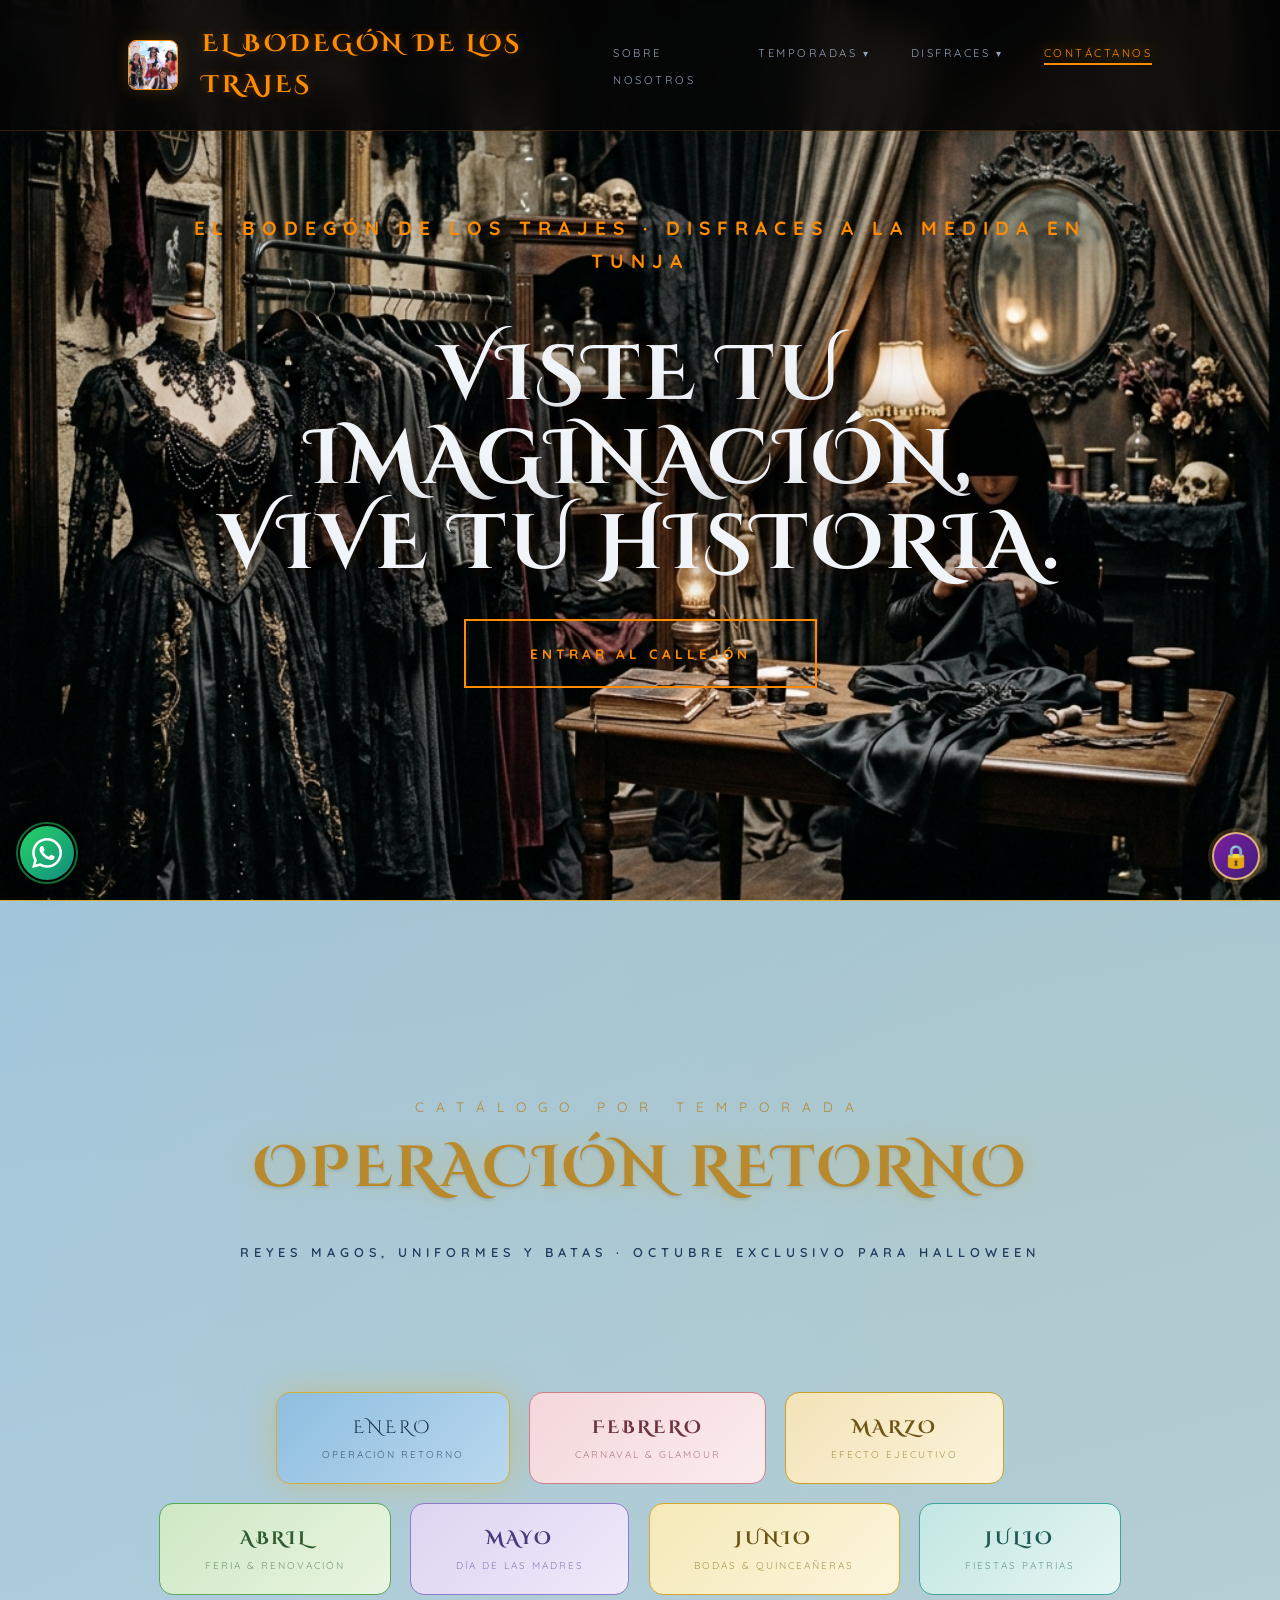
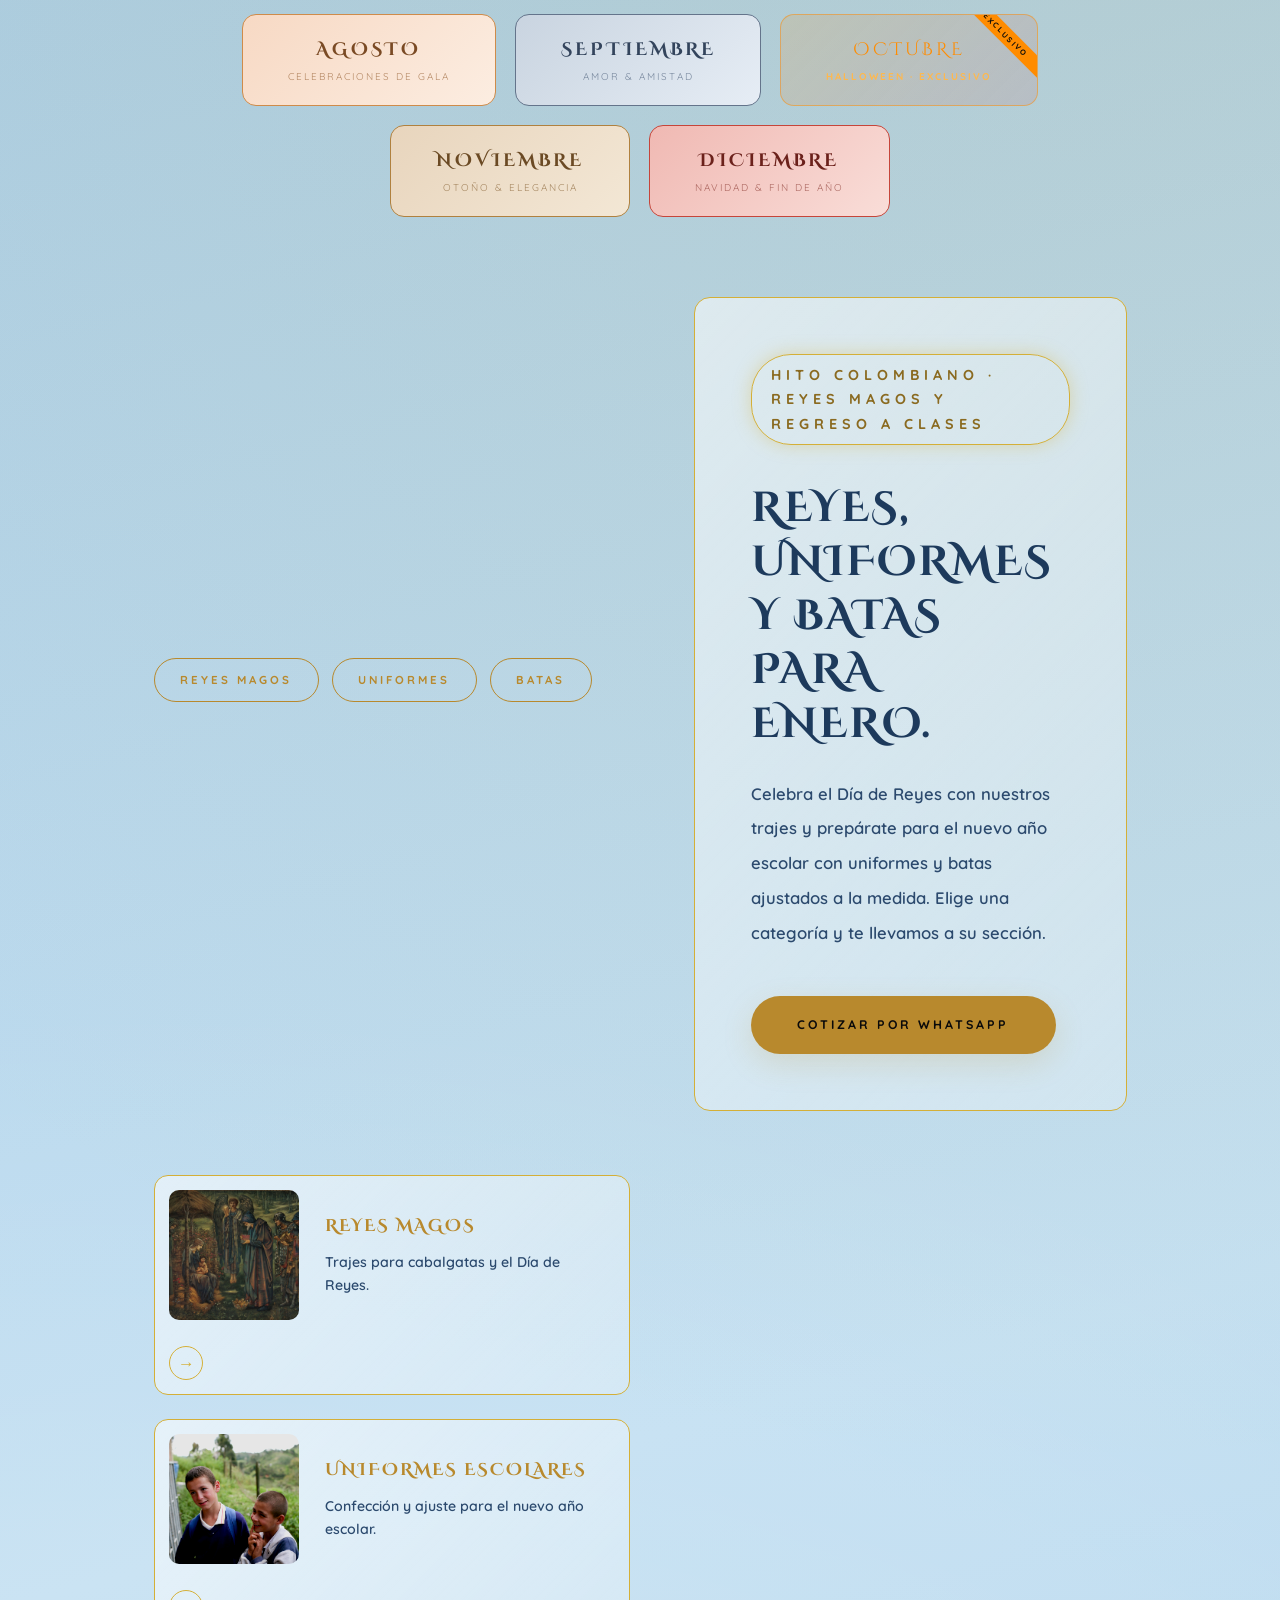
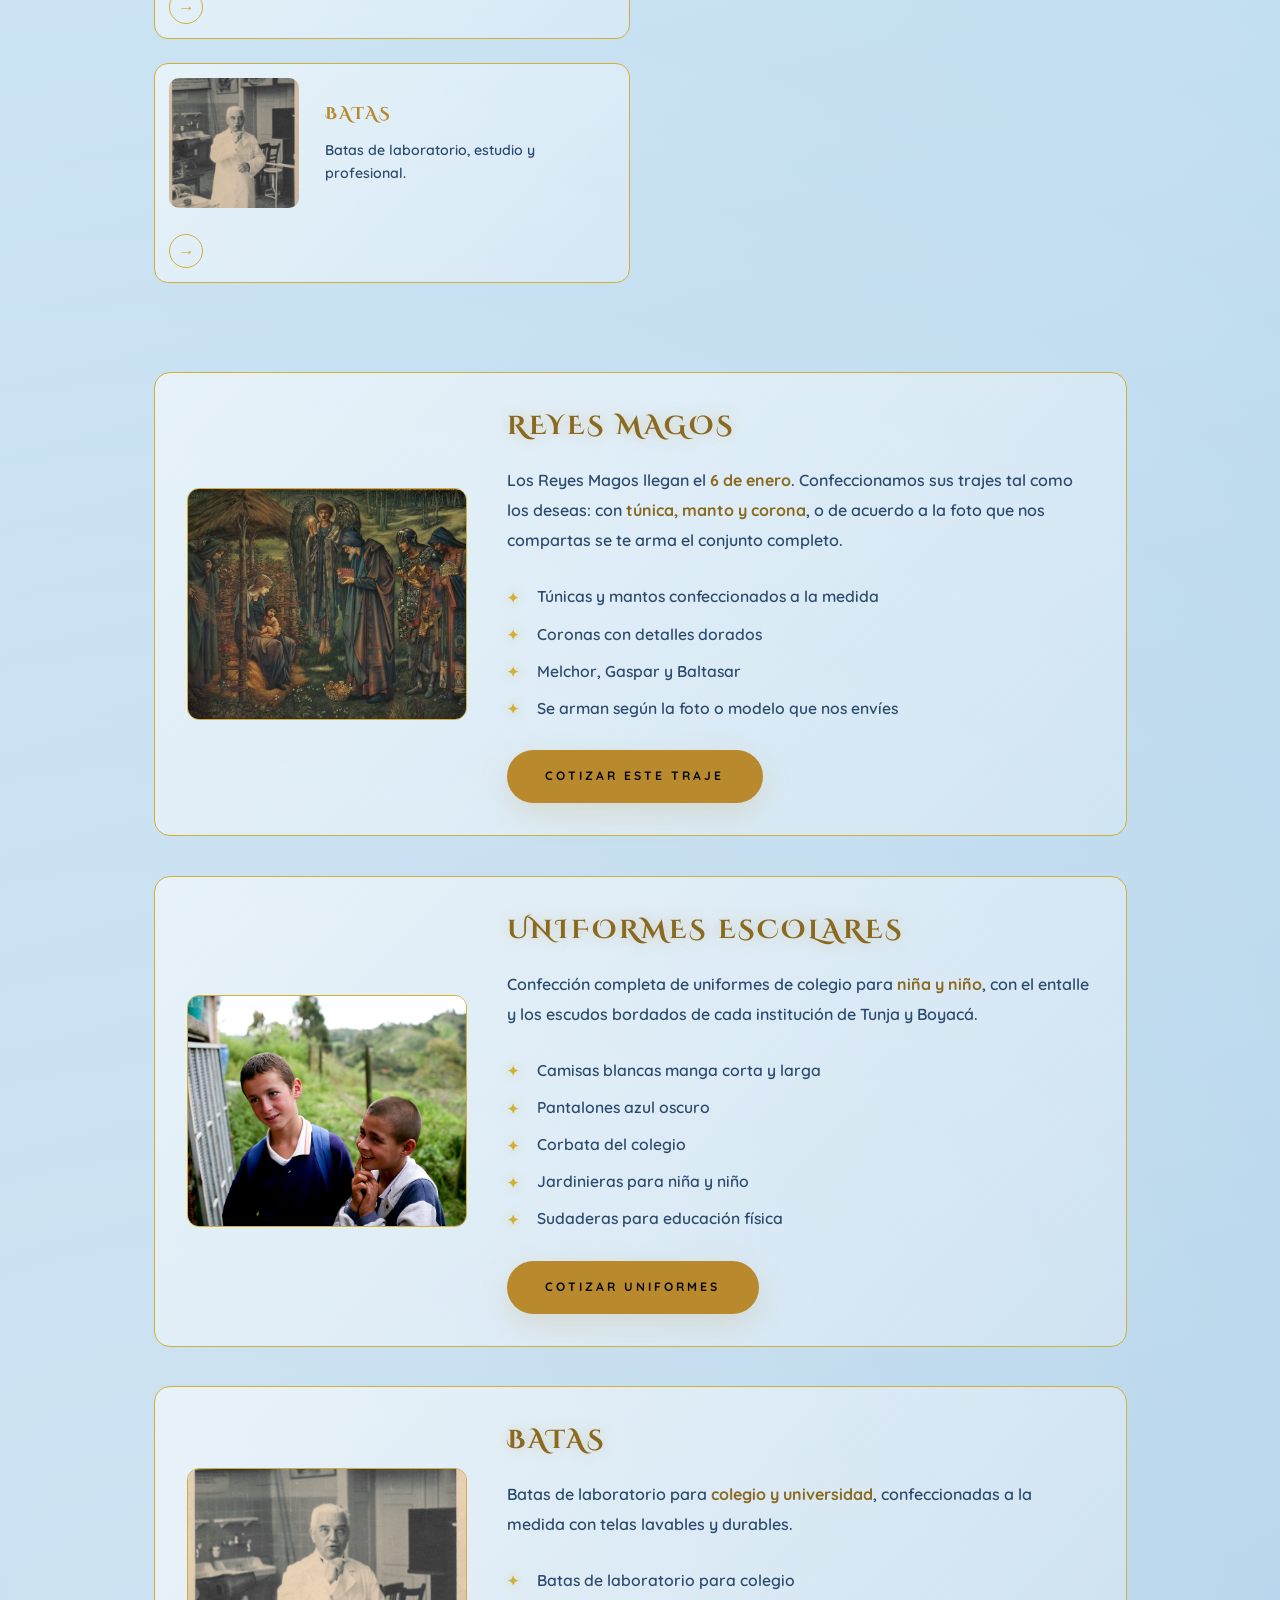
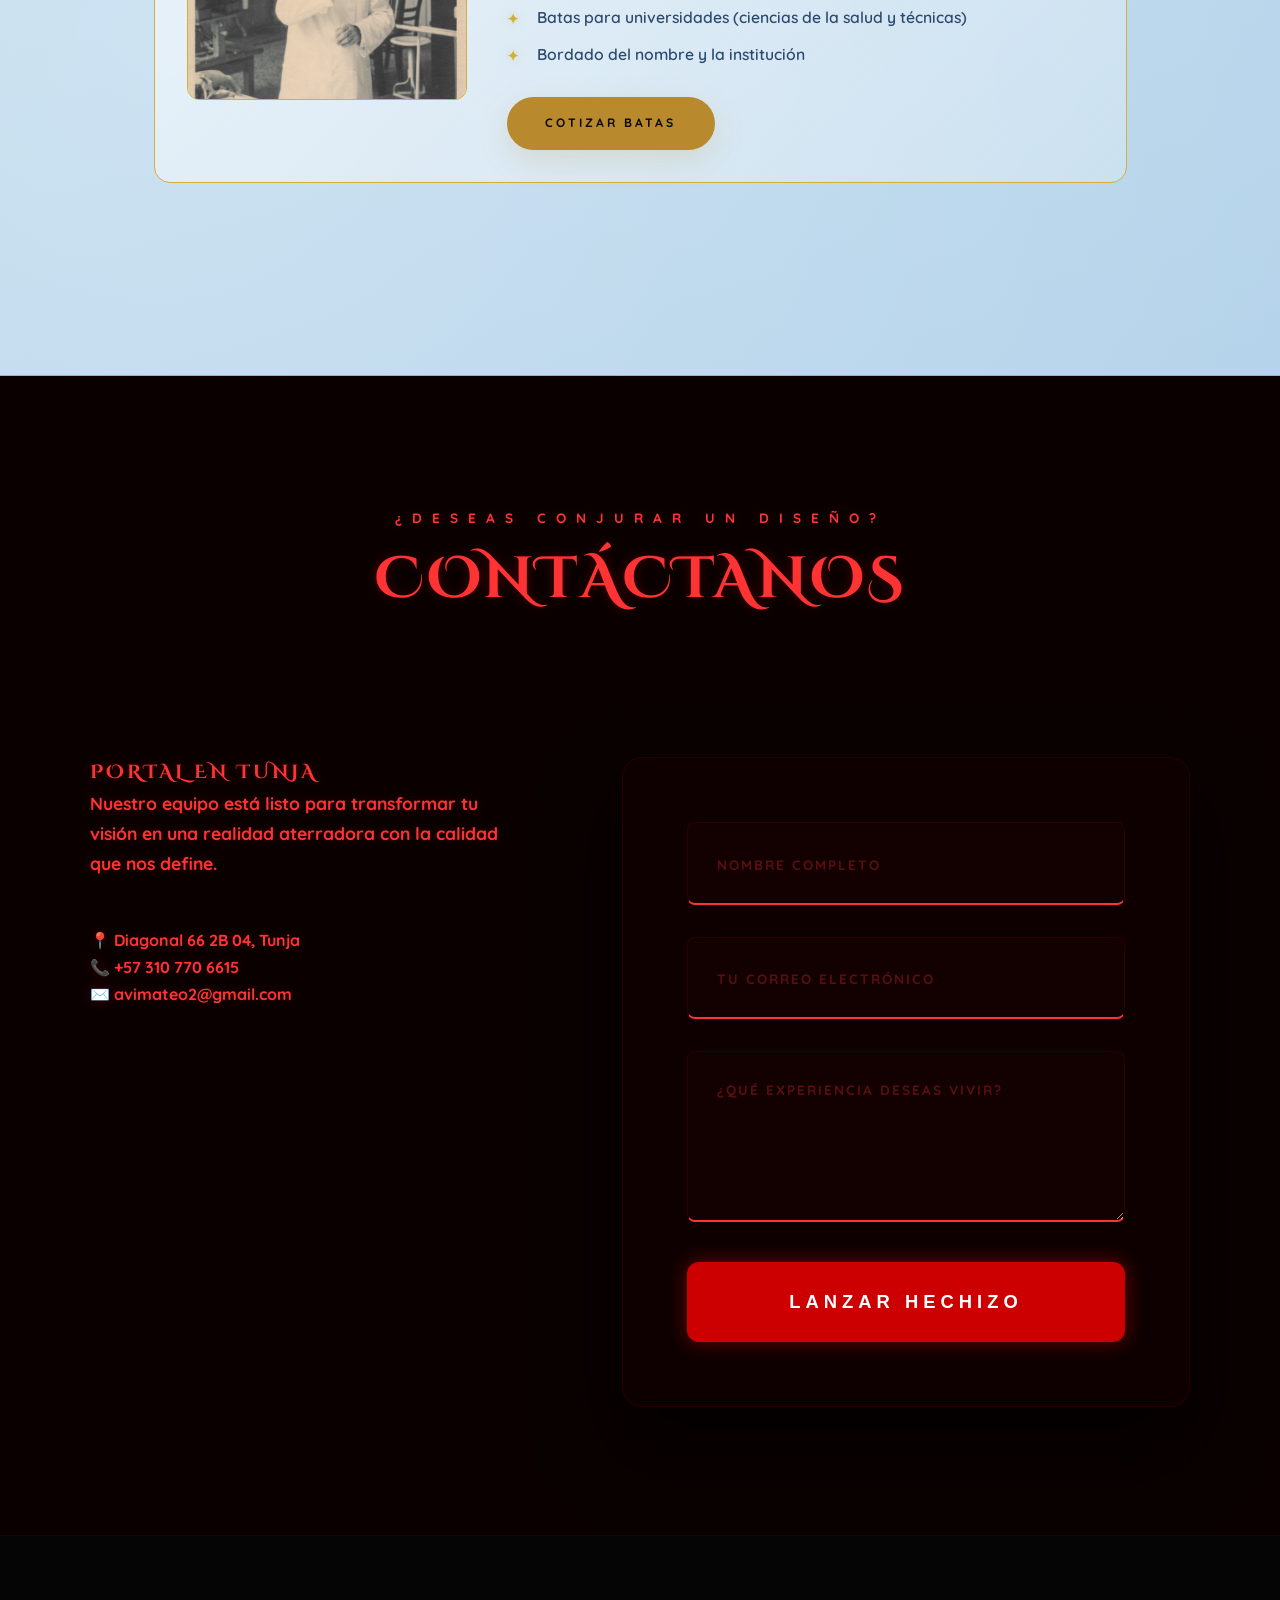
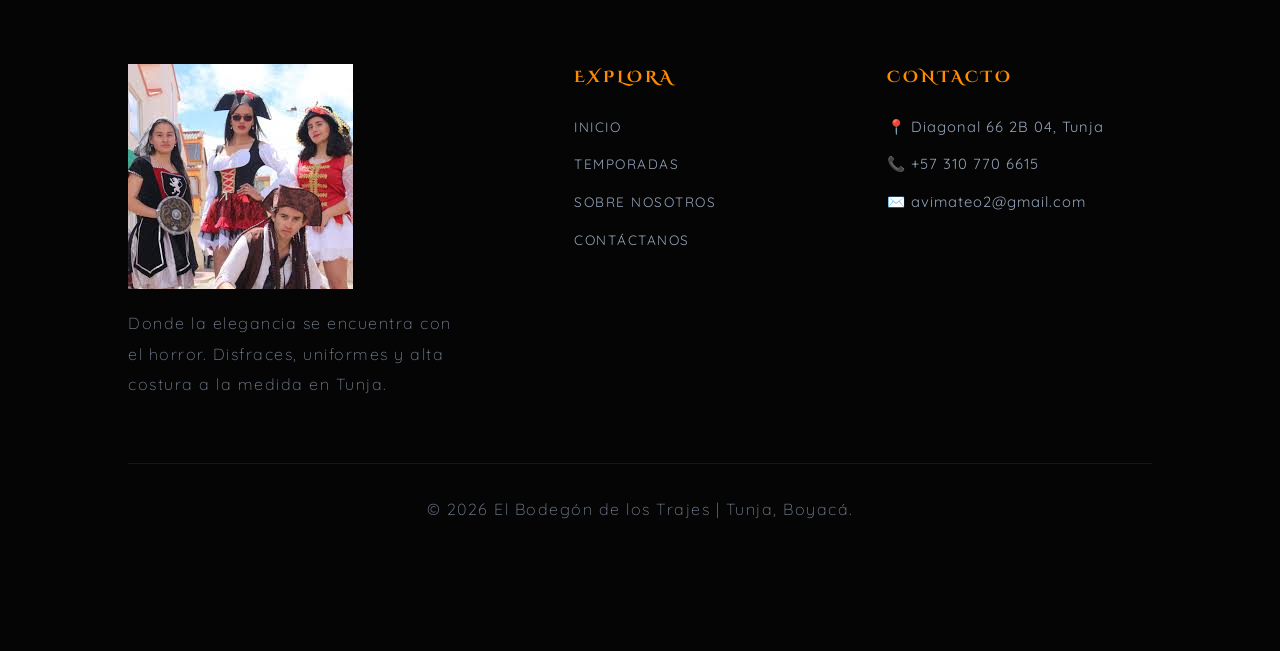
==== commit f184210c: "Octubre: foto horror como portada semitransparente y renombrar Invocanos a Contáctanos" ====
--- a/index.html
+++ b/index.html
@@ -816,40 +816,19 @@
         <div class="halloween-content" id="halloween-content">
         <nav class="season-quick-nav month-nav" aria-label="Navegación de octubre">
           <a href="#nosotros">Sobre Nosotros</a>
+          <a href="#catalogo">Catálogo</a>
+          <a href="#edades">Edades</a>
           <a href="#ninos">Infantil</a>
           <a href="#jovenes">Juvenil</a>
           <a href="#adultos">Adultos</a>
+          <a href="#contacto-octubre">Contactos</a>
         </nav>
         <div class="season-hero">
           <span class="season-milestone">Hito de Terror · Temporada de Halloween</span>
           <h3 class="season-title">Terror en Tunja, edición exclusiva.</h3>
-          <p class="season-subtitle">Colección exclusiva de disfraces de Halloween en Negro &amp; Naranja. Infantil, juvenil y adulto, con la alta costura del horror que solo El Bodegón de los Trajes conjura.</p>
-          <a class="season-cta" href="#ninos">Explorar catálogo de disfraces</a>
-        </div>
-        <div class="season-grid">
-          <a class="season-item" href="#ninos">
-            <img src="assets/img/descarg6.jpg" alt="Disfraz infantil de Halloween">
-            <div class="season-item-body">
-              <h4>Colección Infantil</h4>
-              <p>Pequeñas pesadillas para los más pequeños.</p>
-            </div>
-          </a>
-          <a class="season-item" href="#jovenes">
-            <img src="assets/img/ima21.jpg" alt="Disfraz juvenil de terror">
-            <div class="season-item-body">
-              <h4>Colección Juvenil</h4>
-              <p>Terror &amp; cosplay para los más valientes.</p>
-            </div>
-          </a>
-          <a class="season-item" href="#adultos">
-            <img src="assets/img/descarga5.jpg" alt="Disfraz adulto de gala">
-            <div class="season-item-body">
-              <h4>Colección Adultos</h4>
-              <p>Elegancia del inframundo para la gran noche.</p>
-            </div>
-          </a>
-        </div>
-
+          <p class="season-subtitle">Colección exclusiva de disfraces de Halloween en Negro &amp; Naranja: sobre nosotros, el catálogo completo, las colecciones por edades y el contacto. La alta costura del horror que solo El Bodegón de los Trajes conjura.</p>
+          <a class="season-cta" href="#catalogo">Explorar el catálogo</a>
+        </div>
         <div class="season-sub-sections">
           <section class="season-catalog" id="nosotros">
             <span class="season-catalog-tag">El Taller de Sombras</span>
@@ -876,6 +855,50 @@
             </div>
           </section>
 
+          <section class="season-catalog" id="catalogo">
+            <span class="season-catalog-tag">El Catálogo del Horror</span>
+            <h4>Catálogo Exclusivo de Halloween</h4>
+            <p class="season-subtitle">Explora nuestra colección completa de disfraces confeccionados a la medida: superhéroes, princesas, terror clásico, cosplay y la gala del inframundo. Cada pieza se arma según la foto o el modelo que nos compartas.</p>
+            <div class="catalog-note">
+              <p><strong>Disfraz a la medida:</strong> toda la colección se confecciona con alta costura. Envíanos la referencia que deseas por WhatsApp y la armamos para ti.</p>
+            </div>
+            <div class="essence-links">
+              <a class="season-cta" href="#ninos">Colección Infantil</a>
+              <a class="season-cta" href="#jovenes">Colección Juvenil</a>
+              <a class="season-cta" href="#adultos">Colección Adultos</a>
+            </div>
+          </section>
+
+          <div class="season-edades" id="edades">
+            <header class="edades-head">
+              <span class="season-catalog-tag">Por Edades</span>
+              <h4>Colecciones por Edad</h4>
+              <p class="season-subtitle">Tres colecciones a la medida para que cada personaje cobre vida según la edad: infantiles, juveniles y adultos.</p>
+            </header>
+            <div class="season-grid">
+              <a class="season-item" href="#ninos">
+                <img src="assets/img/descarg6.jpg" alt="Disfraz infantil de Halloween">
+                <div class="season-item-body">
+                  <h4>Colección Infantil</h4>
+                  <p>Pequeñas pesadillas para los más pequeños.</p>
+                </div>
+              </a>
+              <a class="season-item" href="#jovenes">
+                <img src="assets/img/ima21.jpg" alt="Disfraz juvenil de terror">
+                <div class="season-item-body">
+                  <h4>Colección Juvenil</h4>
+                  <p>Terror &amp; cosplay para los más valientes.</p>
+                </div>
+              </a>
+              <a class="season-item" href="#adultos">
+                <img src="assets/img/descarga5.jpg" alt="Disfraz adulto de gala">
+                <div class="season-item-body">
+                  <h4>Colección Adultos</h4>
+                  <p>Elegancia del inframundo para la gran noche.</p>
+                </div>
+              </a>
+            </div>
+
           <section class="season-catalog" id="ninos">
             <span class="season-catalog-tag">Pequeñas Pesadillas</span>
             <h4>Colección Infantil</h4>
@@ -1036,6 +1059,16 @@
               </div>
             </div>
           </section>
+          </div>
+
+          <section class="season-catalog" id="contacto-octubre">
+            <span class="season-catalog-tag">Contáctanos</span>
+            <h4>Cotiza tu disfraz de Halloween</h4>
+            <p class="season-subtitle">📍 Diagonal 66 2B 04, Tunja</p>
+            <p class="season-subtitle">📞 +57 310 770 6615</p>
+            <p class="season-subtitle">✉️ avimateo2@gmail.com</p>
+            <a class="season-cta" href="https://wa.me/573107706615?text=Hola%2C%20quiero%20cotizar%20un%20disfraz%20de%20Halloween.">Cotizar por WhatsApp</a>
+          </section>
         </div>
         </div>
       </article>
@@ -1045,7 +1078,7 @@
   <section id="contacto">
     <div class="section-head">
       <span>¿Deseas conjurar un diseño?</span>
-      <h2>Invocanos</h2>
+      <h2>Contáctanos</h2>
     </div>
     <div class="flex-contact">
       <div class="contact-card">
--- a/css/style.css
+++ b/css/style.css
@@ -812,6 +812,43 @@
   }
 }
 
+/* BLOQUE DE COLECCIONES POR EDAD (OCTUBRE) */
+.season-edades {
+  grid-column: 1 / -1;
+  display: grid;
+  gap: 2.5rem;
+  scroll-margin-top: 140px;
+}
+
+.edades-head {
+  display: grid;
+  gap: 0.4rem;
+  text-align: left;
+  padding: 0 0.4rem;
+}
+
+.edades-head .season-catalog-tag {
+  justify-self: start;
+}
+
+.edades-head h4 {
+  font-size: 1.6rem;
+  color: #ff8c00;
+  letter-spacing: 3px;
+  margin-bottom: 0.4rem;
+  text-shadow: 0 0 14px rgba(255, 140, 0, 0.3);
+}
+
+.edades-head .season-subtitle {
+  margin-bottom: 0.6rem;
+}
+
+@media (max-width: 640px) {
+  .season-edades {
+    gap: 1.8rem;
+  }
+}
+
 /* CATÁLOGOS DE CADA MES: COLOR PROPIO DE LA TEMPORADA (OCTUBRE MANTIENE SU NARANJA) */
 #temporadas[data-season="febrero"] .season-catalog,
 #temporadas[data-season="marzo"] .season-catalog,
@@ -877,10 +914,20 @@
   padding: 6rem 2rem;
   border: 1px solid rgba(255, 140, 0, 0.4);
   border-radius: 16px;
-  background: linear-gradient(160deg, rgba(15, 8, 0, 0.92), rgba(5, 5, 5, 0.96)), url('../assets/img/horror_bg.png');
+  background: linear-gradient(160deg, rgba(15, 8, 0, 0.35), rgba(5, 5, 5, 0.72)), url('../assets/img/horror_bg.png');
   background-size: cover;
   background-position: center;
   position: relative;
+  isolation: isolate;
+}
+
+.halloween-landing::before {
+  content: '';
+  position: absolute;
+  inset: 0;
+  z-index: -1;
+  background: radial-gradient(ellipse at center, rgba(10, 5, 0, 0.6) 0%, rgba(5, 5, 5, 0.1) 72%);
+  pointer-events: none;
 }
 
 .halloween-landing.is-visible {
@@ -911,6 +958,11 @@
   letter-spacing: 6px;
   font-weight: 700;
   text-transform: uppercase;
+  text-shadow: 0 2px 14px rgba(0, 0, 0, 0.95);
+}
+
+.halloween-landing .season-milestone {
+  text-shadow: 0 2px 14px rgba(0, 0, 0, 0.95);
 }
 
 .halloween-content {
